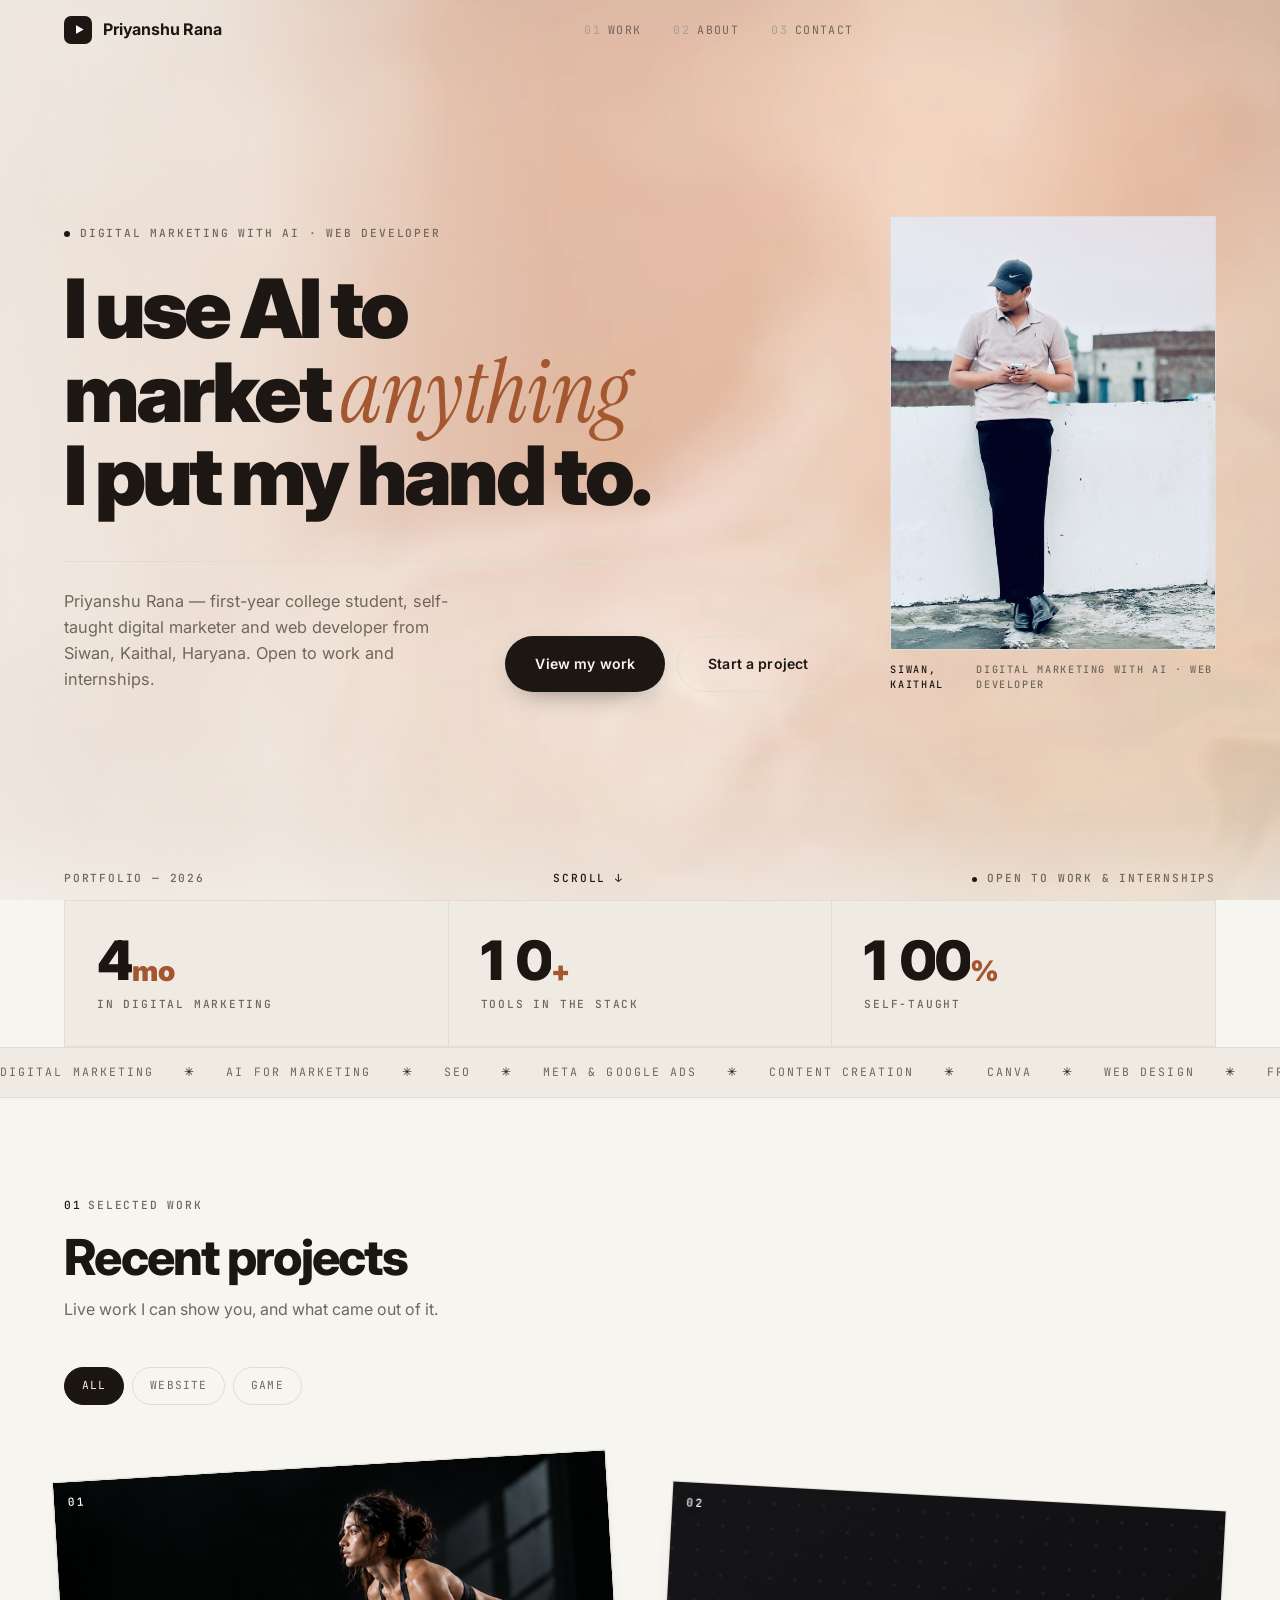
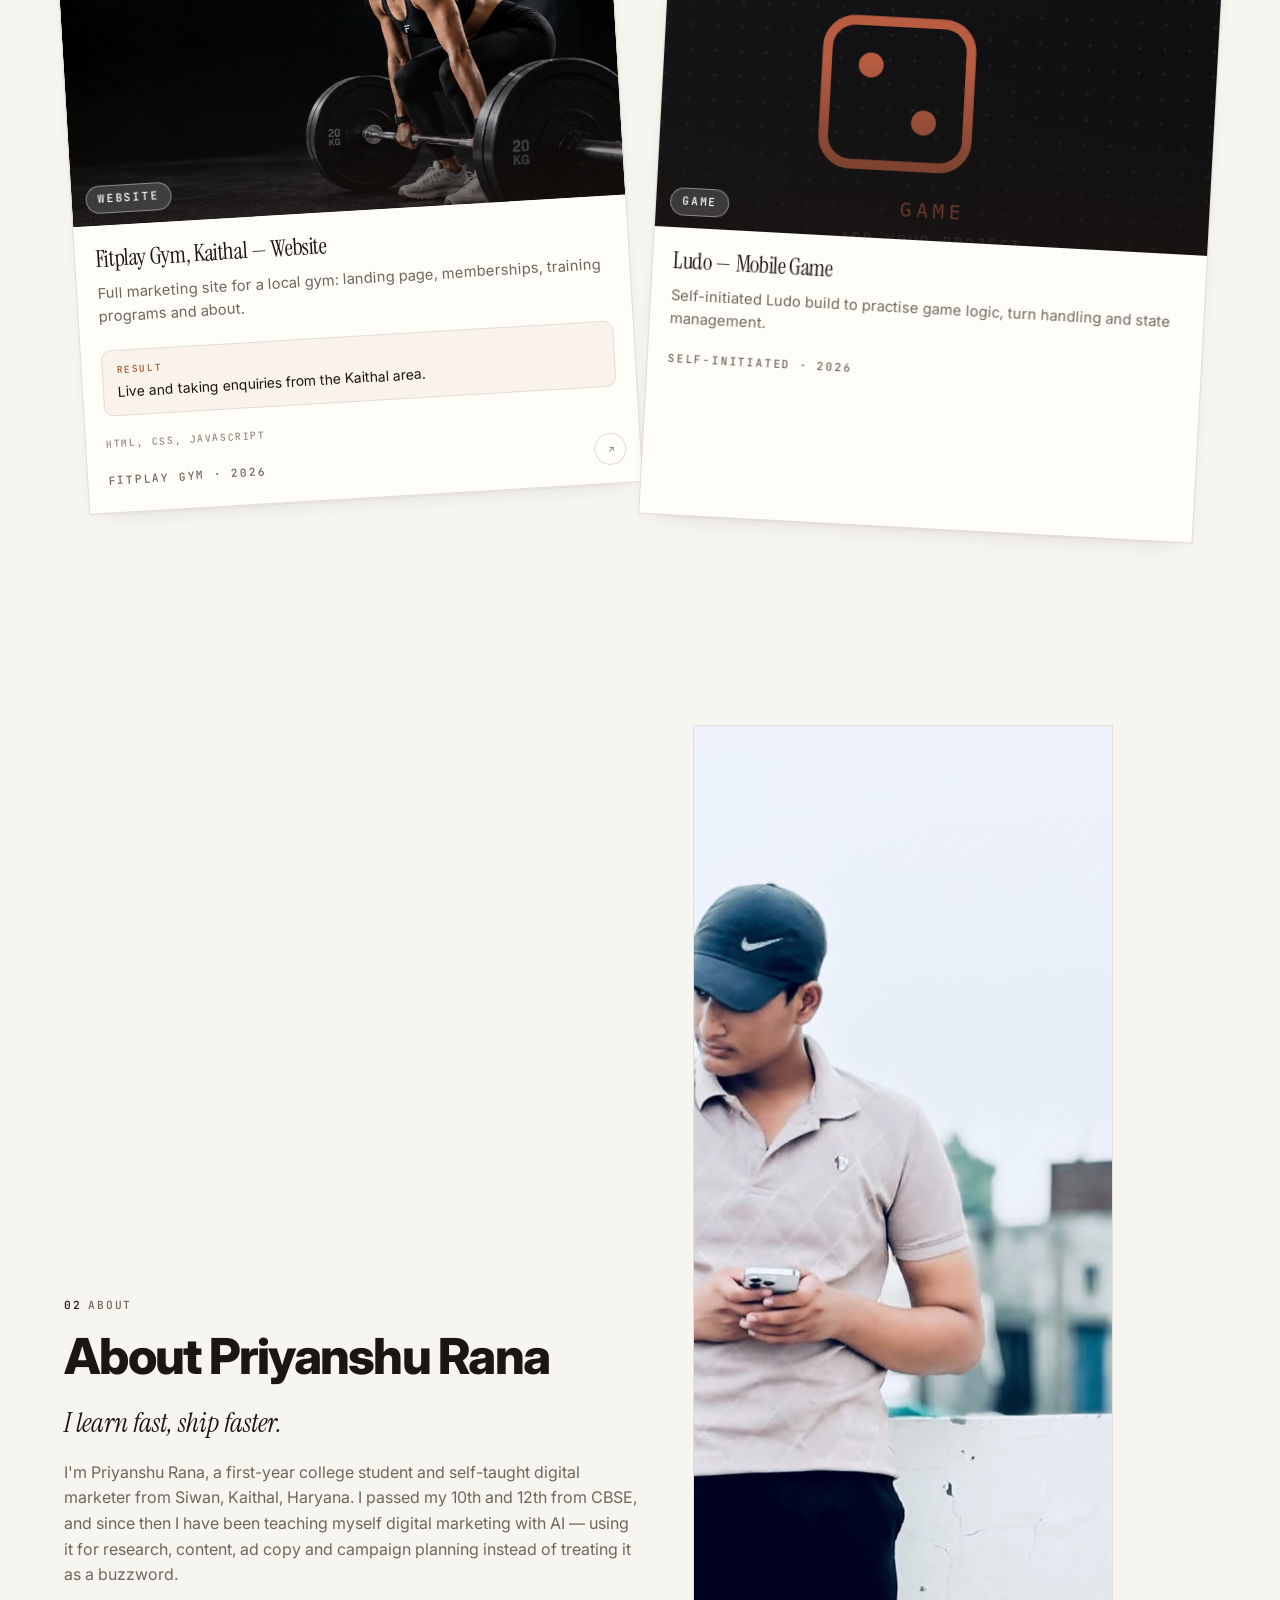
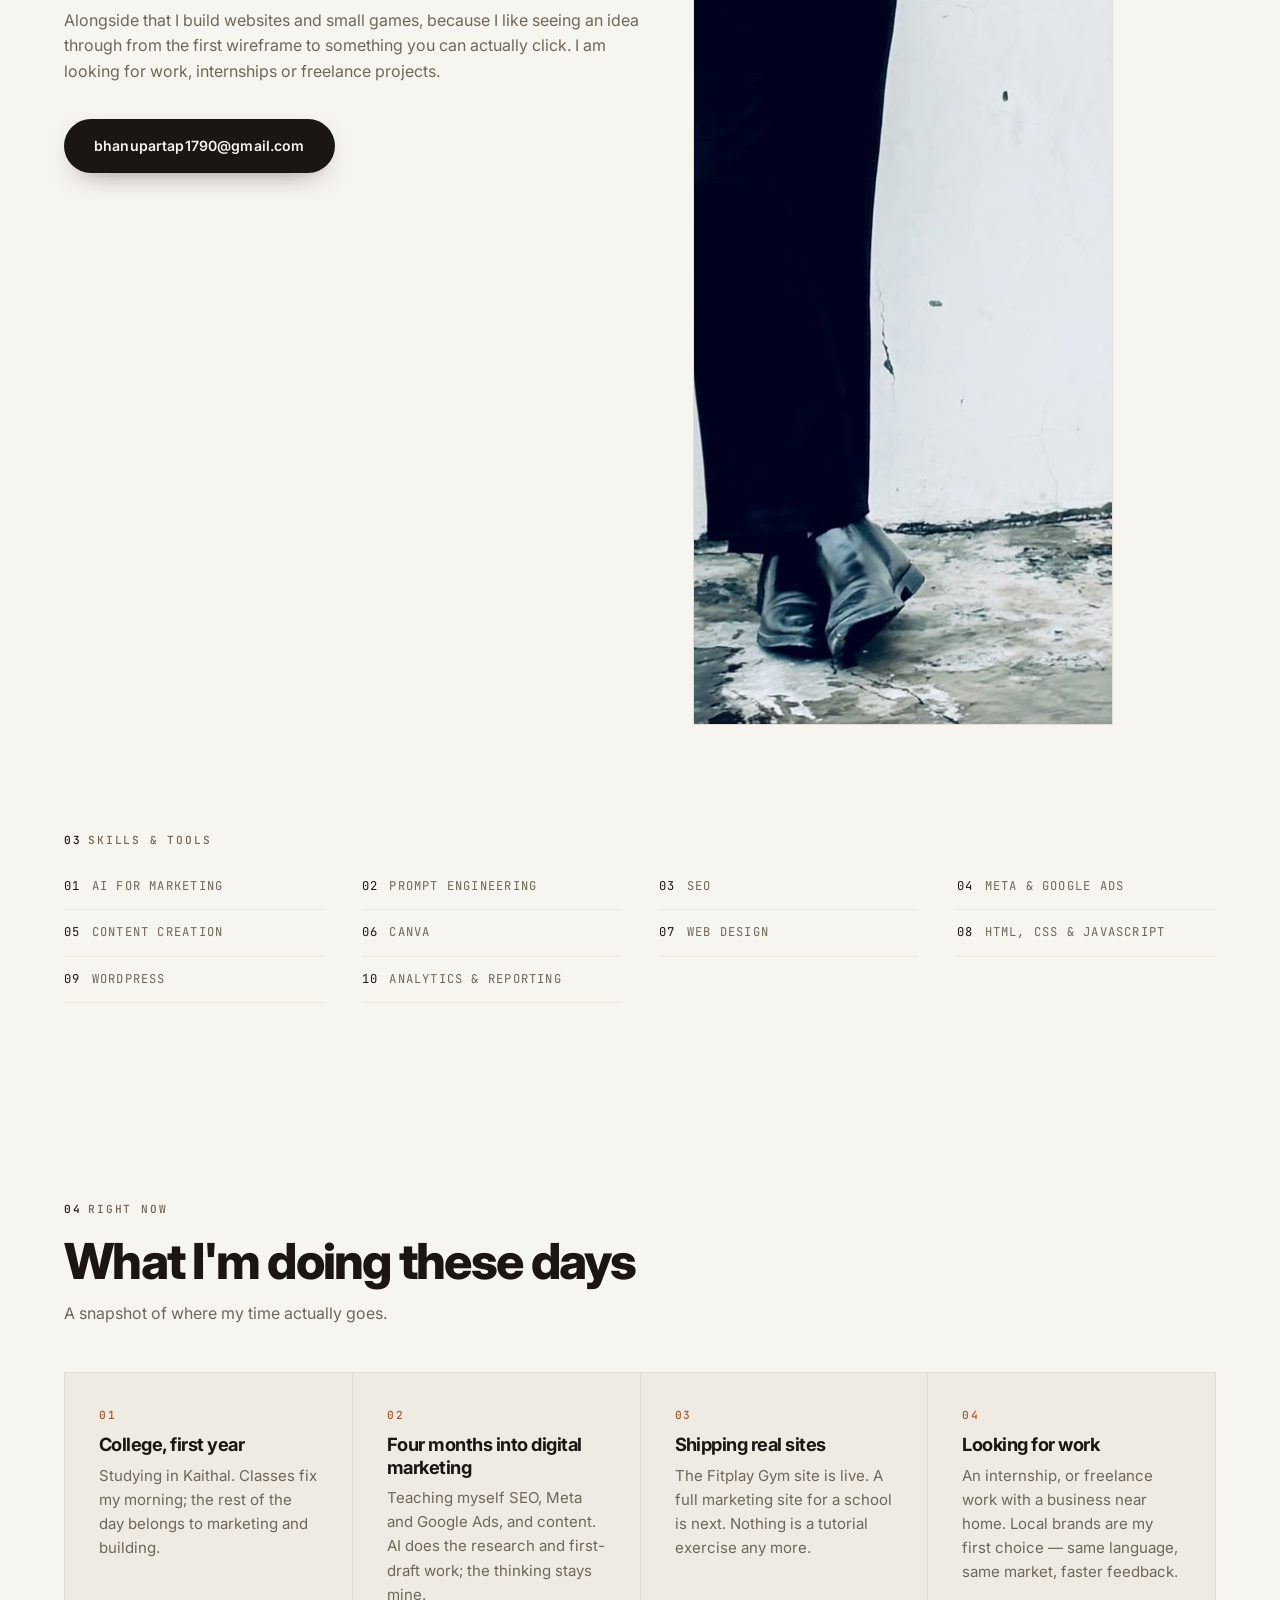
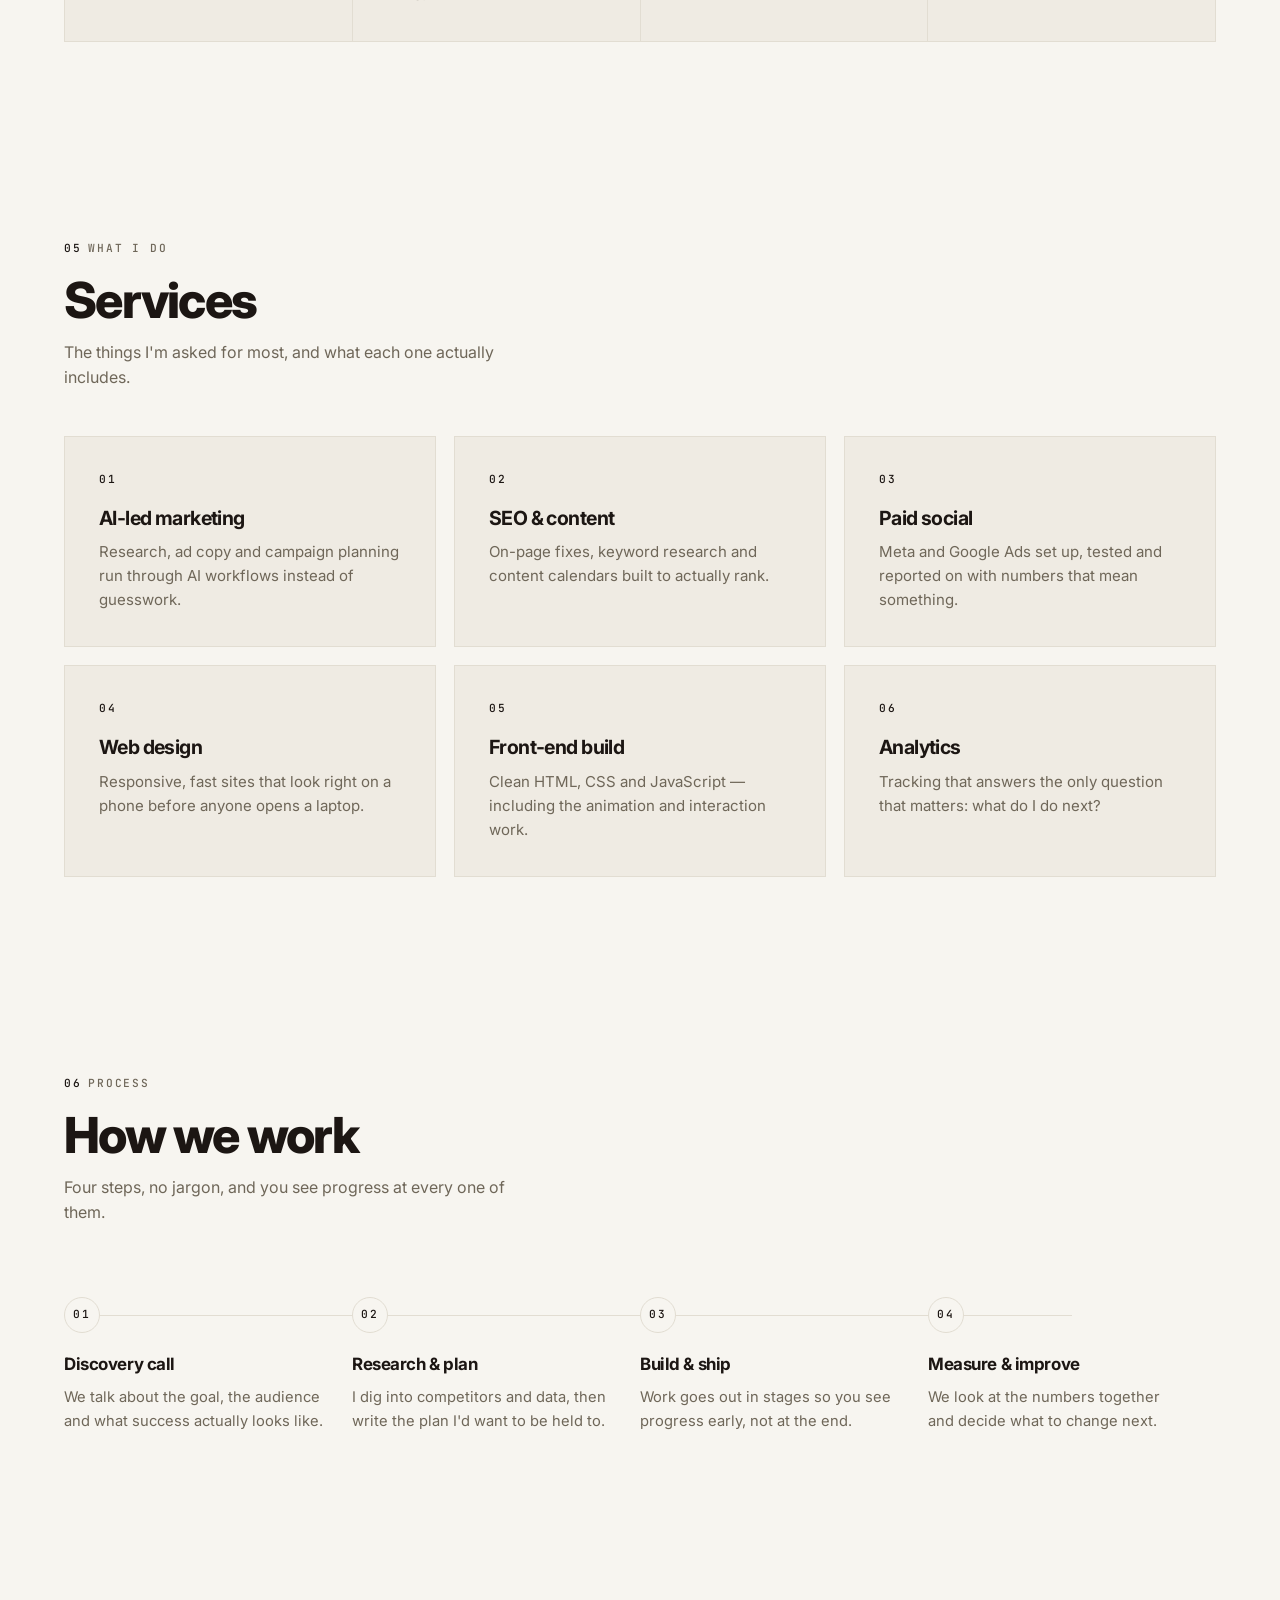
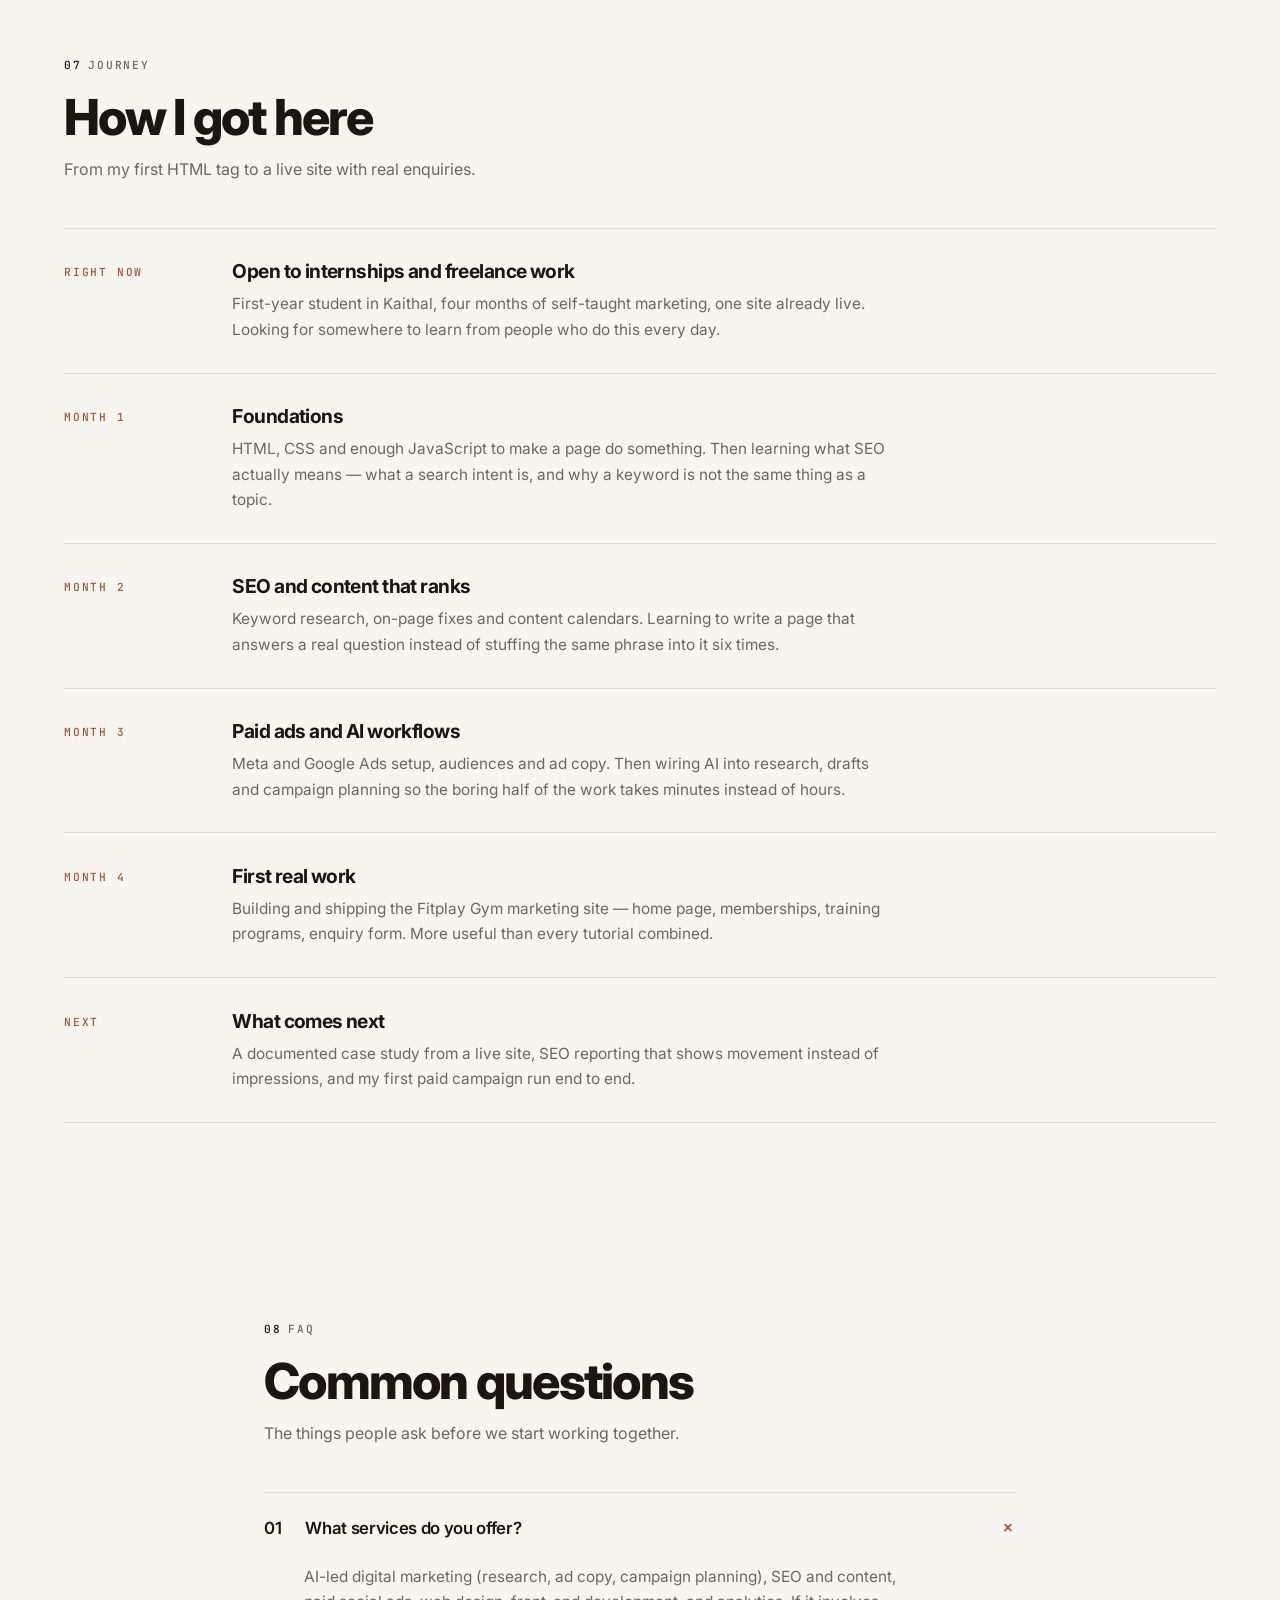
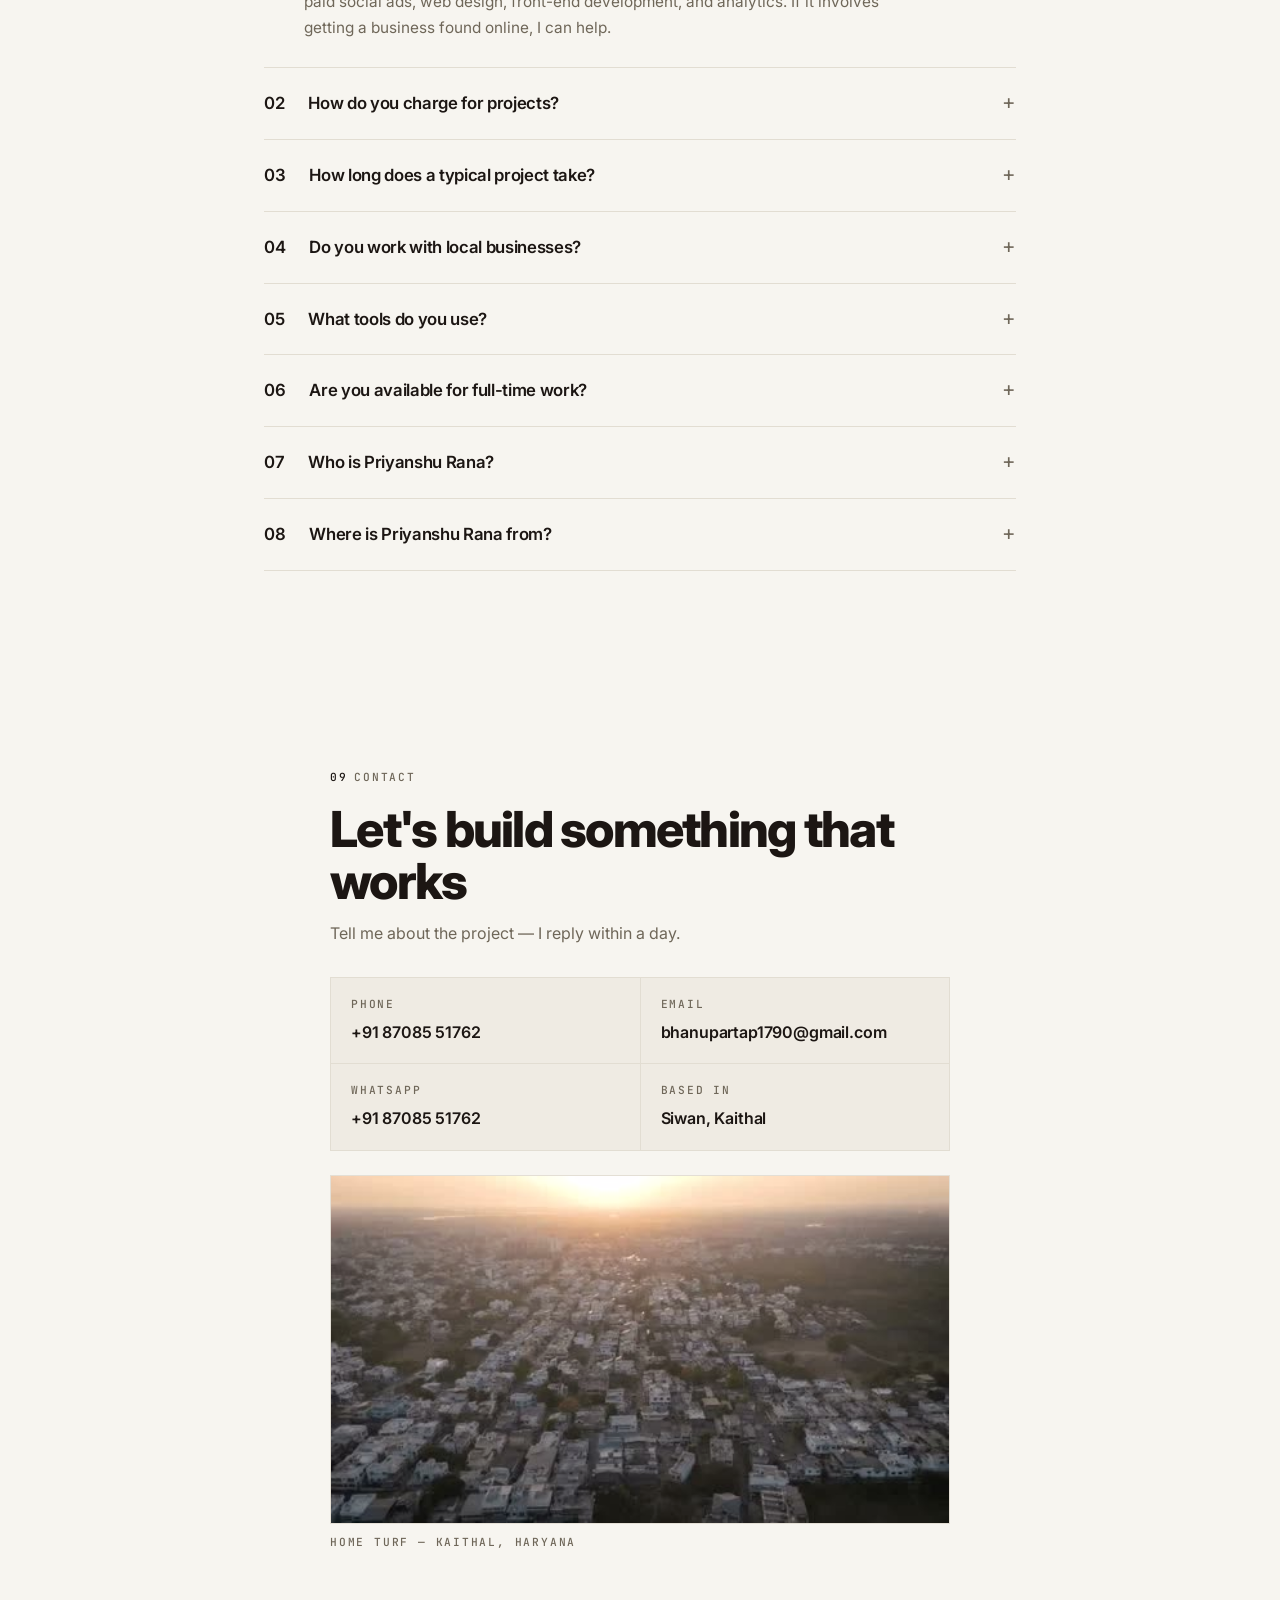
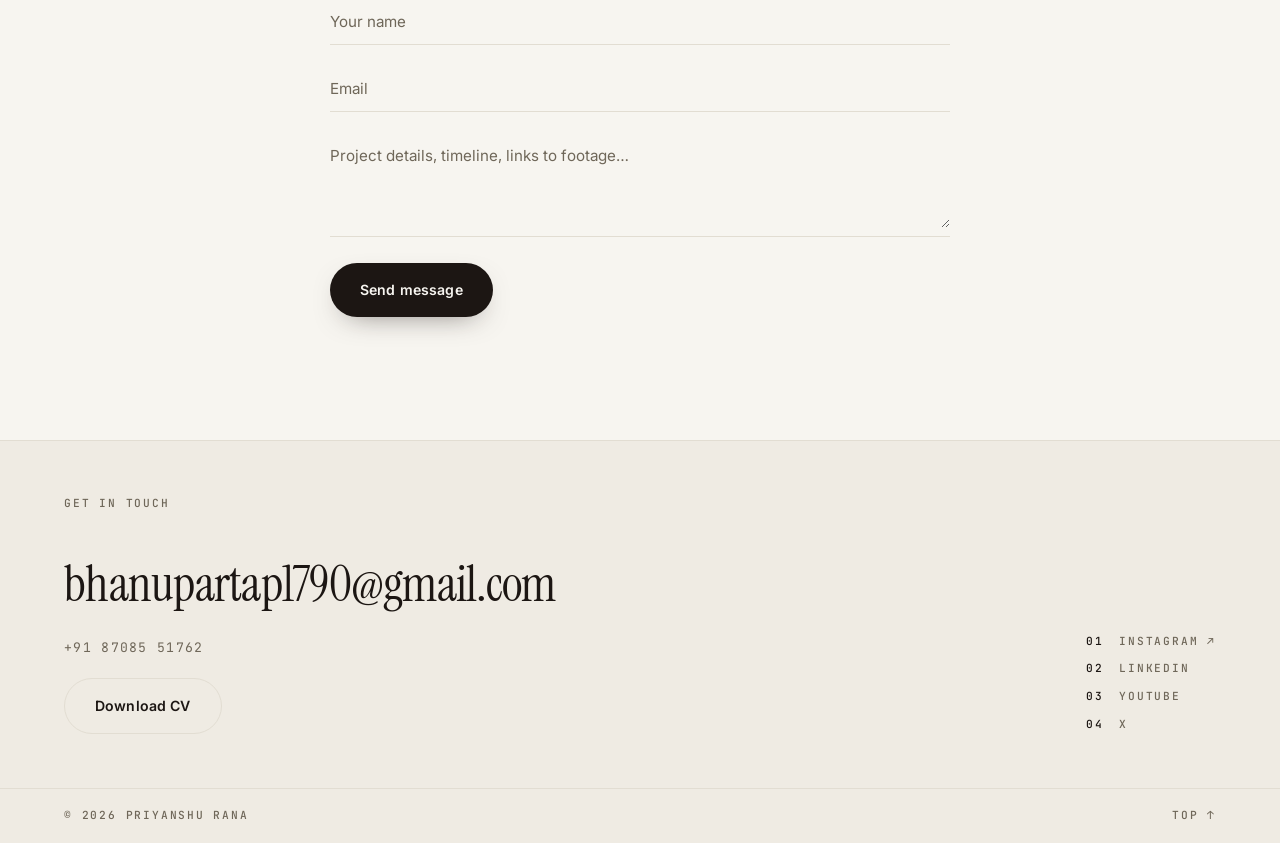
==== index.html @ 71f4de8f "Use new portrait photo in hero and about" ====
<!DOCTYPE html>
<html lang="en">
<head>
<meta charset="UTF-8" />
<meta name="viewport" content="width=device-width, initial-scale=1.0" />

<!-- These are the values search engines and link-preview scrapers (LinkedIn,
     WhatsApp, Slack, X) read. They do NOT run JavaScript, so whatever is
     written here is what people see when your portfolio is shared. Keep them
     in sync with js/config.js. -->
<title>Priyanshu Rana — Digital Marketer &amp; Web Developer Student, Siwan Kaithal</title>
<meta name="description" content="Priyanshu Rana — digital marketer student and web developer from Siwan, Kaithal, Haryana. Self-taught in AI marketing, SEO, Meta and Google Ads. Open to work." />
<meta name="author" content="Priyanshu Rana" />
<meta name="robots" content="index, follow" />
<meta name="theme-color" content="#f7f5f0" />

<meta property="og:type" content="website" />
<meta property="og:site_name" content="Priyanshu Rana — Portfolio" />
<meta property="og:title" content="Priyanshu Rana — Digital Marketer &amp; Web Developer Student, Siwan Kaithal" />
<meta property="og:description" content="Priyanshu Rana — digital marketer student and web developer from Siwan, Kaithal, Haryana. Self-taught in AI marketing, SEO, Meta and Google Ads. Open to work." />
<meta property="og:image" content="https://video-portfolio-eta-two.vercel.app/assets/og-cover.png" />
<meta property="og:image:width" content="1200" />
<meta property="og:image:height" content="630" />
<meta property="og:image:alt" content="Priyanshu Rana — Digital Marketing with AI and Web Developer" />
<meta property="og:locale" content="en_IN" />

<meta name="twitter:card" content="summary_large_image" />
<meta name="twitter:title" content="Priyanshu Rana — Digital Marketer &amp; Web Developer Student" />
<meta name="twitter:description" content="Priyanshu Rana — digital marketer student and web developer from Siwan, Kaithal, Haryana." />
<meta name="twitter:image" content="https://video-portfolio-eta-two.vercel.app/assets/og-cover.png" />

<link rel="canonical" href="https://video-portfolio-eta-two.vercel.app/" />
<meta property="og:url" content="https://video-portfolio-eta-two.vercel.app/" />

<link rel="preconnect" href="https://fonts.googleapis.com" />
<link rel="preconnect" href="https://fonts.gstatic.com" crossorigin />
<link href="https://fonts.googleapis.com/css2?family=Instrument+Serif:ital@0;1&family=Inter:wght@400;500;600;700;800;900&family=JetBrains+Mono:wght@400;500&display=swap" rel="stylesheet" />
<!-- The poster is also the .hero-media CSS fallback, so fetch it early. -->
<!-- The v= stamps are bumped whenever an asset's contents change. They look
         redundant next to the server's no-store header, but a browser can still
         hold an already-parsed copy from before the header changed, and only a
         URL change is guaranteed to invalidate it. Keep these in sync with the
         assets they point at, or stale CSS/JS will survive a reload. -->
    <link rel="preload" as="image" href="assets/hero-poster.jpg?v=2" fetchpriority="high" />
    <link rel="stylesheet" href="css/style.css?v=6" />
<link rel="icon" href="data:image/svg+xml,%3Csvg xmlns='http://www.w3.org/2000/svg' viewBox='0 0 32 32'%3E%3Crect width='32' height='32' rx='8' fill='%231c1613'/%3E%3Cpath d='M13 10l9 6-9 6z' fill='%23f7f5f0'/%3E%3C/svg%3E" />

<script type="application/ld+json">
{
  "@context": "https://schema.org",
  "@type": "Person",
  "name": "Priyanshu Rana",
  "alternateName": ["Priyanshu Siwan", "Priyanshurana"],
  "url": "https://video-portfolio-eta-two.vercel.app/",
  "sameAs": ["https://www.instagram.com/bhanu.rana___/"],
  "jobTitle": "Digital Marketing with AI, Web Developer",
  "description": "Priyanshu Rana — digital marketing with AI and web developer from Siwan, Kaithal, Haryana. Uses AI for research, content, ad copy and campaign planning, and builds fast responsive websites.",
  "address": {
    "@type": "PostalAddress",
    "addressLocality": "Siwan, Kaithal",
    "addressRegion": "Haryana",
    "addressCountry": "IN"
  },
  "homeLocation": {
    "@type": "Place",
    "name": "Siwan, Kaithal, Haryana, India"
  },
  "knowsAbout": [
    "Digital marketing",
    "Artificial intelligence in marketing",
    "SEO",
    "Meta Ads",
    "Google Ads",
    "Content creation",
    "Web development"
  ]
}
</script>
<script type="application/ld+json">
{
  "@context": "https://schema.org",
  "@type": "FAQPage",
  "mainEntity": [
    {
      "@type": "Question",
      "name": "What services do you offer?",
      "acceptedAnswer": { "@type": "Answer", "text": "AI-led digital marketing (research, ad copy, campaign planning), SEO and content, paid social ads, web design, front-end development, and analytics. If it involves getting a business found online, I can help." }
    },
    {
      "@type": "Question",
      "name": "Do you work with local businesses?",
      "acceptedAnswer": { "@type": "Answer", "text": "Yes — local brands are my first choice. Same language, same market, faster feedback. Whether you're in Siwan, Kaithal or anywhere in Haryana, I'd love to work with you." }
    },
    {
      "@type": "Question",
      "name": "How do you charge for projects?",
      "acceptedAnswer": { "@type": "Answer", "text": "It depends on the scope. Small sites and one-off campaigns are flat-fee. Ongoing marketing work is monthly retainer. I'll always give you a clear quote before starting — no surprises." }
    },
    {
      "@type": "Question",
      "name": "How long does a typical project take?",
      "acceptedAnswer": { "@type": "Answer", "text": "A simple website takes 1–2 weeks. A full marketing site with multiple pages takes 3–4 weeks. Ongoing marketing work is continuous — first results from SEO usually show in 4–6 weeks." }
    },
    {
      "@type": "Question",
      "name": "What tools do you use?",
      "acceptedAnswer": { "@type": "Answer", "text": "ChatGPT and other AI tools for research and drafts, Google Analytics and Search Console for tracking, Meta Business Suite and Google Ads for paid campaigns, Canva for design, and HTML/CSS/JavaScript for building sites." }
    },
    {
      "@type": "Question",
      "name": "Are you available for full-time work?",
      "acceptedAnswer": { "@type": "Answer", "text": "I'm currently a first-year college student, so I'm looking for internships and freelance projects. If you have a role that works around college hours, let's talk." }
    },
    {
      "@type": "Question",
      "name": "Who is Priyanshu Rana?",
      "acceptedAnswer": { "@type": "Answer", "text": "Priyanshu Rana is a first-year college student from Siwan, Kaithal, Haryana who teaches himself digital marketing with AI — SEO, Meta and Google Ads, content and ad copy — and builds websites and small games. Open to internships and freelance projects." }
    },
    {
      "@type": "Question",
      "name": "Where is Priyanshu Rana from?",
      "acceptedAnswer": { "@type": "Answer", "text": "Priyanshu Rana is from Siwan, a village in the Kaithal district of Haryana, India. He works with local businesses across Kaithal and Haryana, and with clients anywhere online." }
    }
  ]
}
</script>
</head>
<body>

<a class="skip-link" href="#work">Skip to content</a>

<div class="grain" aria-hidden="true"></div>
<div class="progress" id="progress" aria-hidden="true"></div>

<header class="nav" id="nav">
  <a class="brand" href="#top">
    <span class="brand-mark" aria-hidden="true">▶</span>
    <span class="brand-text" data-cfg="name">Priyanshu Rana</span>
  </a>

  <nav class="nav-links" id="navLinks">
    <a href="#work"><em>01</em> Work</a>
    <a href="#about"><em>02</em> About</a>
    <a href="#contact"><em>03</em> Contact</a>
  </nav>

  <div class="nav-right">
    <button class="nav-toggle" id="navToggle" aria-label="Toggle menu" aria-expanded="false">
      <span></span><span></span>
    </button>
  </div>
</header>

<main id="top">

  <section class="hero">
    <!-- Hero backdrop. The <video> is the encoded loop; the canvas underneath
         is the live WebGL shader, which paints instantly and covers the gap
         until the video has decoded. If the video never loads you are looking
         at the shader, and if WebGL is missing you are looking at the poster
         image on .hero-media. -->
    <div class="hero-media">
      <canvas class="aurora" id="aurora" aria-hidden="true"></canvas>
      <video
        class="hero-video"
        id="heroVideo"
        autoplay
        loop
        muted
        playsinline
        preload="auto"
        poster="assets/hero-poster.jpg?v=2"
        aria-hidden="true"
        tabindex="-1"
      >
        <source src="assets/hero-loop.webm?v=2" type="video/webm" />
        <source src="assets/hero-loop.mp4?v=2" type="video/mp4" />
      </video>
      <div class="hero-scrim" aria-hidden="true"></div>
    </div>

    <div class="hero-grid">
      <div class="hero-body">
        <div class="hero-copy">
          <p class="mono eyebrow reveal">
            <span class="dot"></span>
            <span data-cfg="role">Digital Marketing with AI · Web Developer</span>
          </p>

          <h1 class="display">
            <span class="line reveal"><span class="sr-only">Priyanshu Rana — </span>I use AI to</span>
            <span class="line reveal" data-delay="1">market <em>anything</em></span>
            <span class="line reveal" data-delay="2">I put my hand to.</span>
          </h1>

          <div class="hero-foot">
            <p class="hero-sub reveal" data-delay="3">
              Priyanshu Rana — first-year college student, self-taught digital marketer and web developer from Siwan, Kaithal, Haryana. Open to work and internships.
            </p>
            <div class="hero-cta reveal" data-delay="4">
              <a class="btn btn-primary" href="#work">View my work</a>
              <a class="btn btn-ghost" href="#contact">Start a project</a>
            </div>
          </div>
        </div>

        <figure class="hero-portrait reveal" data-delay="2">
          <div class="hero-portrait-frame">
            <img src="assets/photos/portrait.jpg" alt="Priyanshu Rana — digital marketing with AI and web developer, Siwan, Kaithal" width="1200" height="1600" />
          </div>
          <figcaption class="mono">
            <span class="num" data-cfg="city">Kaithal, IN</span>
            <span data-cfg="role">Digital Marketing with AI · Web Developer</span>
          </figcaption>
        </figure>
      </div>
    </div>

    <div class="hero-bar mono">
      <span>Portfolio — 2026</span>
      <a class="scroll-hint" href="#work">Scroll <em aria-hidden="true">↓</em></a>
      <span class="avail"><span class="dot"></span> Available for work</span>
    </div>
  </section>

  <!-- The content below mirrors what js/main.js renders from js/config.js.
       It is baked into the HTML so search engines and no-JS visitors see the
       full page text. If you change an array in config.js, update the matching
       markup here too — main.js overwrites it at load with identical content. -->
  <section class="stats" aria-label="At a glance">
    <ul class="stat-row" id="statRow">
      <li class="stat reveal" data-delay="0">
        <span class="stat-value"><span data-count="4">4</span><em>mo</em></span>
        <span class="stat-label mono">In digital marketing</span>
      </li>
      <li class="stat reveal" data-delay="1">
        <span class="stat-value"><span data-count="10">10</span><em>+</em></span>
        <span class="stat-label mono">Tools in the stack</span>
      </li>
      <li class="stat reveal" data-delay="2">
        <span class="stat-value"><span data-count="100">100</span><em>%</em></span>
        <span class="stat-label mono">Self-taught</span>
      </li>
    </ul>
  </section>

  <div class="marquee" aria-hidden="true">
    <div class="marquee-track">
      <span>Digital marketing</span><i>✳</i><span>AI for marketing</span><i>✳</i>
      <span>SEO</span><i>✳</i>
      <span>Meta &amp; Google Ads</span><i>✳</i><span>Content creation</span><i>✳</i>
      <span>Canva</span><i>✳</i><span>Web design</span><i>✳</i>
      <span>Front-end development</span><i>✳</i><span>Analytics</span><i>✳</i>
      <span>Digital marketing</span><i>✳</i><span>AI for marketing</span><i>✳</i>
      <span>SEO</span><i>✳</i>
      <span>Meta &amp; Google Ads</span><i>✳</i><span>Content creation</span><i>✳</i>
      <span>Canva</span><i>✳</i><span>Web design</span><i>✳</i>
      <span>Front-end development</span><i>✳</i><span>Analytics</span><i>✳</i>
    </div>
  </div>


  <section class="work" id="work">
    <div class="sec-head reveal">
      <p class="mono label"><span class="num">01</span> Selected work</p>
      <h2>Recent projects</h2>
      <p class="sub">Live work I can show you, and what came out of it.</p>
    </div>

    <div class="filters reveal" id="filters" role="group" aria-label="Filter projects">
      <button class="chip is-active" data-filter="all">All</button>
      <button class="chip" data-filter="Website">Website</button>
      <button class="chip" data-filter="Game">Game</button>
    </div>

    <div class="work-wrap" id="workWrap">
      <ol class="card-grid" id="workList">
        <li class="card reveal" data-category="Website" data-index="0" style="transition-delay:0s">
          <span class="card-media">
            <img src="assets/posters/fitplay/hero.jpg" alt="" loading="lazy" width="640" height="480" />
            <span class="card-no mono">01</span>
            <span class="card-cat mono">Website</span>
          </span>
          <span class="card-body">
            <span class="card-title">Fitplay Gym, Kaithal — Website</span>
            <span class="card-summary">Full marketing site for a local gym: landing page, memberships, training programs and about.</span>
            <span class="card-result"><span class="card-result-tag mono">Result</span>Live and taking enquiries from the Kaithal area.</span>
            <span class="card-stack mono">HTML, CSS, JavaScript</span>
            <span class="card-meta mono">Fitplay Gym · 2026</span>
          </span>
          <span class="card-go" aria-hidden="true">↗</span>
          <button type="button" class="card-hit" aria-label="Fitplay Gym, Kaithal — Website — open project"></button>
        </li>
        <li class="card card--static reveal" data-category="Game" data-index="1" style="transition-delay:0.08s" aria-disabled="true">
          <span class="card-media">
            <img src="assets/posters/ph-game.svg" alt="" loading="lazy" width="640" height="480" />
            <span class="card-no mono">02</span>
            <span class="card-cat mono">Game</span>
          </span>
          <span class="card-body">
            <span class="card-title">Ludo — Mobile Game</span>
            <span class="card-summary">Self-initiated Ludo build to practise game logic, turn handling and state management.</span>
            <span class="card-meta mono">Self-initiated · 2026</span>
          </span>
        </li>
      </ol>
    </div>
  </section>


  <section class="about" id="about">
    <div class="about-text reveal">
      <p class="mono label"><span class="num">02</span> About</p>
      <h2>About Priyanshu Rana</h2>
      <p class="lead serif">
        I learn fast, ship faster.
      </p>
      <p>
        I'm Priyanshu Rana, a first-year college student and self-taught digital marketer from Siwan, Kaithal, Haryana. I passed my 10th and 12th from CBSE, and since then I have been teaching myself digital marketing with AI — using it for research, content, ad copy and campaign planning instead of treating it as a buzzword.
      </p>
      <p>
        Alongside that I build websites and small games, because I like seeing an idea through from the first wireframe to something you can actually click. I am looking for work, internships or freelance projects.
      </p>
      <a class="btn btn-primary" data-cfg-mail href="mailto:bhanupartap1790@gmail.com">Start a project</a>
    </div>

    <div class="about-photos reveal" data-delay="1">
      <div class="photo-grid">
        <figure class="about-photo about-photo--main">
          <img src="assets/photos/portrait.jpg" alt="Priyanshu Rana portrait" loading="lazy" width="1200" height="1600" />
        </figure>
        
      </div>
    </div>

    <div class="about-skills reveal">
      <p class="mono label"><span class="num">03</span> Skills &amp; tools</p>
      <ul class="skills" id="skills">
        <li><span class="num">01</span> AI for marketing</li>
        <li><span class="num">02</span> Prompt engineering</li>
        <li><span class="num">03</span> SEO</li>
        <li><span class="num">04</span> Meta &amp; Google Ads</li>
        <li><span class="num">05</span> Content creation</li>
        <li><span class="num">06</span> Canva</li>
        <li><span class="num">07</span> Web design</li>
        <li><span class="num">08</span> HTML, CSS &amp; JavaScript</li>
        <li><span class="num">09</span> WordPress</li>
        <li><span class="num">10</span> Analytics &amp; reporting</li>
      </ul>
    </div>
  </section>


  <section class="now" id="now">
    <div class="sec-head reveal">
      <p class="mono label"><span class="num">04</span> Right now</p>
      <h2>What I'm doing these days</h2>
      <p class="sub">A snapshot of where my time actually goes.</p>
    </div>
    <div class="now-grid" id="nowGrid">
      <article class="now-card reveal" data-delay="0">
        <span class="now-n mono">01</span>
        <h3 class="now-title">College, first year</h3>
        <p class="now-body">Studying in Kaithal. Classes fix my morning; the rest of the day belongs to marketing and building.</p>
      </article>
      <article class="now-card reveal" data-delay="1">
        <span class="now-n mono">02</span>
        <h3 class="now-title">Four months into digital marketing</h3>
        <p class="now-body">Teaching myself SEO, Meta and Google Ads, and content. AI does the research and first-draft work; the thinking stays mine.</p>
      </article>
      <article class="now-card reveal" data-delay="2">
        <span class="now-n mono">03</span>
        <h3 class="now-title">Shipping real sites</h3>
        <p class="now-body">The Fitplay Gym site is live. A full marketing site for a school is next. Nothing is a tutorial exercise any more.</p>
      </article>
      <article class="now-card reveal" data-delay="3">
        <span class="now-n mono">04</span>
        <h3 class="now-title">Looking for work</h3>
        <p class="now-body">An internship, or freelance work with a business near home. Local brands are my first choice — same language, same market, faster feedback.</p>
      </article>
    </div>
  </section>


  <section class="services">
    <div class="sec-head reveal">
      <p class="mono label"><span class="num">05</span> What I do</p>
      <h2>Services</h2>
      <p class="sub">The things I'm asked for most, and what each one actually includes.</p>
    </div>
    <div class="service-grid" id="serviceGrid">
      <article class="service reveal" data-delay="0">
        <span class="service-n mono">01</span>
        <h3 class="service-title">AI-led marketing</h3>
        <p class="service-body">Research, ad copy and campaign planning run through AI workflows instead of guesswork.</p>
      </article>
      <article class="service reveal" data-delay="1">
        <span class="service-n mono">02</span>
        <h3 class="service-title">SEO &amp; content</h3>
        <p class="service-body">On-page fixes, keyword research and content calendars built to actually rank.</p>
      </article>
      <article class="service reveal" data-delay="2">
        <span class="service-n mono">03</span>
        <h3 class="service-title">Paid social</h3>
        <p class="service-body">Meta and Google Ads set up, tested and reported on with numbers that mean something.</p>
      </article>
      <article class="service reveal" data-delay="0">
        <span class="service-n mono">04</span>
        <h3 class="service-title">Web design</h3>
        <p class="service-body">Responsive, fast sites that look right on a phone before anyone opens a laptop.</p>
      </article>
      <article class="service reveal" data-delay="1">
        <span class="service-n mono">05</span>
        <h3 class="service-title">Front-end build</h3>
        <p class="service-body">Clean HTML, CSS and JavaScript — including the animation and interaction work.</p>
      </article>
      <article class="service reveal" data-delay="2">
        <span class="service-n mono">06</span>
        <h3 class="service-title">Analytics</h3>
        <p class="service-body">Tracking that answers the only question that matters: what do I do next?</p>
      </article>
    </div>
  </section>

  <section class="process">
    <div class="sec-head reveal">
      <p class="mono label"><span class="num">06</span> Process</p>
      <h2>How we work</h2>
      <p class="sub">Four steps, no jargon, and you see progress at every one of them.</p>
    </div>
    <ol class="steps" id="steps">
      <li class="step reveal" data-delay="0">
        <span class="step-n mono">01</span>
        <h3 class="step-title">Discovery call</h3>
        <p class="step-body">We talk about the goal, the audience and what success actually looks like.</p>
      </li>
      <li class="step reveal" data-delay="1">
        <span class="step-n mono">02</span>
        <h3 class="step-title">Research &amp; plan</h3>
        <p class="step-body">I dig into competitors and data, then write the plan I'd want to be held to.</p>
      </li>
      <li class="step reveal" data-delay="2">
        <span class="step-n mono">03</span>
        <h3 class="step-title">Build &amp; ship</h3>
        <p class="step-body">Work goes out in stages so you see progress early, not at the end.</p>
      </li>
      <li class="step reveal" data-delay="3">
        <span class="step-n mono">04</span>
        <h3 class="step-title">Measure &amp; improve</h3>
        <p class="step-body">We look at the numbers together and decide what to change next.</p>
      </li>
    </ol>
  </section>

  <section class="journey" id="journey">
    <div class="sec-head reveal">
      <p class="mono label"><span class="num">07</span> Journey</p>
      <h2>How I got here</h2>
      <p class="sub">From my first HTML tag to a live site with real enquiries.</p>
    </div>
    <ol class="journey-list" id="journeyList">
      <li class="journey-item reveal" data-delay="0">
        <span class="journey-when mono">Right now</span>
        <div class="journey-copy">
          <h3 class="journey-title">Open to internships and freelance work</h3>
          <p class="journey-text">First-year student in Kaithal, four months of self-taught marketing, one site already live. Looking for somewhere to learn from people who do this every day.</p>
        </div>
      </li>
      <li class="journey-item reveal" data-delay="1">
        <span class="journey-when mono">Month 1</span>
        <div class="journey-copy">
          <h3 class="journey-title">Foundations</h3>
          <p class="journey-text">HTML, CSS and enough JavaScript to make a page do something. Then learning what SEO actually means — what a search intent is, and why a keyword is not the same thing as a topic.</p>
        </div>
      </li>
      <li class="journey-item reveal" data-delay="2">
        <span class="journey-when mono">Month 2</span>
        <div class="journey-copy">
          <h3 class="journey-title">SEO and content that ranks</h3>
          <p class="journey-text">Keyword research, on-page fixes and content calendars. Learning to write a page that answers a real question instead of stuffing the same phrase into it six times.</p>
        </div>
      </li>
      <li class="journey-item reveal" data-delay="3">
        <span class="journey-when mono">Month 3</span>
        <div class="journey-copy">
          <h3 class="journey-title">Paid ads and AI workflows</h3>
          <p class="journey-text">Meta and Google Ads setup, audiences and ad copy. Then wiring AI into research, drafts and campaign planning so the boring half of the work takes minutes instead of hours.</p>
        </div>
      </li>
      <li class="journey-item reveal" data-delay="0">
        <span class="journey-when mono">Month 4</span>
        <div class="journey-copy">
          <h3 class="journey-title">First real work</h3>
          <p class="journey-text">Building and shipping the Fitplay Gym marketing site — home page, memberships, training programs, enquiry form. More useful than every tutorial combined.</p>
        </div>
      </li>
      <li class="journey-item reveal" data-delay="1">
        <span class="journey-when mono">Next</span>
        <div class="journey-copy">
          <h3 class="journey-title">What comes next</h3>
          <p class="journey-text">A documented case study from a live site, SEO reporting that shows movement instead of impressions, and my first paid campaign run end to end.</p>
        </div>
      </li>
    </ol>
  </section>

  <section class="faq" id="faq">
    <div class="sec-head reveal">
      <p class="mono label"><span class="num">08</span> FAQ</p>
      <h2>Common questions</h2>
      <p class="sub">The things people ask before we start working together.</p>
    </div>
    <div class="faq-list" id="faqList">
      <details class="faq-item reveal" data-delay="0" open>
        <summary class="faq-q">
          <span class="num">01</span>
          <span>What services do you offer?</span>
          <span class="faq-icon" aria-hidden="true">+</span>
        </summary>
        <p class="faq-a">AI-led digital marketing (research, ad copy, campaign planning), SEO and content, paid social ads, web design, front-end development, and analytics. If it involves getting a business found online, I can help.</p>
      </details>
      <details class="faq-item reveal" data-delay="1">
        <summary class="faq-q">
          <span class="num">02</span>
          <span>How do you charge for projects?</span>
          <span class="faq-icon" aria-hidden="true">+</span>
        </summary>
        <p class="faq-a">It depends on the scope. Small sites and one-off campaigns are flat-fee. Ongoing marketing work is monthly retainer. I'll always give you a clear quote before starting — no surprises.</p>
      </details>
      <details class="faq-item reveal" data-delay="2">
        <summary class="faq-q">
          <span class="num">03</span>
          <span>How long does a typical project take?</span>
          <span class="faq-icon" aria-hidden="true">+</span>
        </summary>
        <p class="faq-a">A simple website takes 1–2 weeks. A full marketing site with multiple pages takes 3–4 weeks. Ongoing marketing work is continuous — first results from SEO usually show in 4–6 weeks.</p>
      </details>
      <details class="faq-item reveal" data-delay="3">
        <summary class="faq-q">
          <span class="num">04</span>
          <span>Do you work with local businesses?</span>
          <span class="faq-icon" aria-hidden="true">+</span>
        </summary>
        <p class="faq-a">Yes — local brands are my first choice. Same language, same market, faster feedback. Whether you're in Siwan, Kaithal or anywhere in Haryana, I'd love to work with you.</p>
      </details>
      <details class="faq-item reveal" data-delay="0">
        <summary class="faq-q">
          <span class="num">05</span>
          <span>What tools do you use?</span>
          <span class="faq-icon" aria-hidden="true">+</span>
        </summary>
        <p class="faq-a">ChatGPT and other AI tools for research and drafts, Google Analytics and Search Console for tracking, Meta Business Suite and Google Ads for paid campaigns, Canva for design, and HTML/CSS/JavaScript for building sites.</p>
      </details>
      <details class="faq-item reveal" data-delay="1">
        <summary class="faq-q">
          <span class="num">06</span>
          <span>Are you available for full-time work?</span>
          <span class="faq-icon" aria-hidden="true">+</span>
        </summary>
        <p class="faq-a">I'm currently a first-year college student, so I'm looking for internships and freelance projects. If you have a role that works around college hours, let's talk.</p>
      </details>
      <details class="faq-item reveal" data-delay="2">
        <summary class="faq-q">
          <span class="num">07</span>
          <span>Who is Priyanshu Rana?</span>
          <span class="faq-icon" aria-hidden="true">+</span>
        </summary>
        <p class="faq-a">Priyanshu Rana is a first-year college student from Siwan, Kaithal, Haryana who teaches himself digital marketing with AI — SEO, Meta and Google Ads, content and ad copy — and builds websites and small games. Open to internships and freelance projects.</p>
      </details>
      <details class="faq-item reveal" data-delay="3">
        <summary class="faq-q">
          <span class="num">08</span>
          <span>Where is Priyanshu Rana from?</span>
          <span class="faq-icon" aria-hidden="true">+</span>
        </summary>
        <p class="faq-a">Priyanshu Rana is from Siwan, a village in the Kaithal district of Haryana, India. He works with local businesses across Kaithal and Haryana, and with clients anywhere online.</p>
      </details>
    </div>
  </section>

  <section class="contact" id="contact">
    <div class="contact-inner reveal">
      <p class="mono label"><span class="num">09</span> Contact</p>
      <h2>Let's build something that works</h2>
      <p class="sub">Tell me about the project — I reply within a day.</p>

      <ul class="contact-details" id="contactDetails">
        <li class="contact-detail reveal">
          <span class="mono contact-detail-label">Phone</span>
          <a href="tel:+918708551762">+91 87085 51762</a>
        </li>
        <li class="contact-detail reveal">
          <span class="mono contact-detail-label">Email</span>
          <a href="mailto:bhanupartap1790@gmail.com">bhanupartap1790@gmail.com</a>
        </li>
        <li class="contact-detail reveal">
          <span class="mono contact-detail-label">WhatsApp</span>
          <a href="https://wa.me/918708551762" target="_blank" rel="noopener">+91 87085 51762</a>
        </li>
        <li class="contact-detail reveal">
          <span class="mono contact-detail-label">Based in</span>
          <span>Siwan, Kaithal</span>
        </li>
      </ul>

      <figure class="contact-photo reveal">
        <img src="assets/photos/kaithal-aerial.jpg" width="480" height="270" loading="lazy"
             alt="Drone shot over Kaithal, Haryana" />
        <figcaption class="mono">
          <span>Home turf — Kaithal, Haryana</span>
        </figcaption>
      </figure>

      <form class="contact-form" id="contactForm" name="enquiry" method="POST" data-netlify="true" netlify-honeypot="bot-field" novalidate>
        <input type="hidden" name="form-name" value="enquiry" />
        <p hidden>
          <label>Do not fill this out if you are human: <input name="bot-field" tabindex="-1" autocomplete="off" /></label>
        </p>
        <div class="field">
          <input type="text" id="name" name="name" placeholder=" " required />
          <label for="name">Your name</label>
        </div>
        <div class="field">
          <input type="email" id="email" name="email" placeholder=" " required />
          <label for="email">Email</label>
        </div>
        <div class="field">
          <textarea id="message" name="message" rows="3" placeholder=" " required></textarea>
          <label for="message">Project details, timeline, links to footage…</label>
        </div>
        <button type="submit" class="btn btn-primary">Send message</button>
        <p class="form-status mono" id="formStatus" role="status"></p>
      </form>
    </div>
  </section>

</main>

<footer class="footer">
  <div class="footer-top">
    <div>
      <p class="mono label">Get in touch</p>
      <a class="big-mail" data-cfg-mail href="mailto:bhanupartap1790@gmail.com">bhanupartap1790@gmail.com</a>
      <p class="footer-phone"><a data-cfg-phone href="tel:+918708551762">+91 87085 51762</a></p>
      <a class="btn btn-ghost cv-btn" data-cv href="assets/Priyanshu-Rana-CV.pdf" download>Download CV</a>
    </div>
    <ul class="footer-links mono" id="footerLinks">
      <li><span class="num">01</span> <a href="https://www.instagram.com/bhanu.rana___/" target="_blank" rel="noopener">Instagram ↗</a></li>
      <li><span class="num">02</span> <a href="#">LinkedIn</a></li>
      <li><span class="num">03</span> <a href="#">YouTube</a></li>
      <li><span class="num">04</span> <a href="#">X</a></li>
    </ul>
  </div>
  <div class="footer-bottom mono">
    <span>© <span id="year">2026</span> <span data-cfg="name">Priyanshu Rana</span></span>
    <a href="#top" class="to-top">Top ↑</a>
  </div>
</footer>

<div class="lightbox" id="lightbox" role="dialog" aria-modal="true" aria-label="Video player">
  <div class="lightbox-top mono">
    <span id="lbCount">01 / 02</span>
    <button class="lightbox-close" id="lightboxClose" aria-label="Close">Close ✕</button>
  </div>
  <div class="lightbox-body">
    <video id="lightboxVideo" controls autoplay playsinline></video>
    <img id="lightboxStill" alt="" hidden />
  </div>
  <div class="lightbox-foot">
    <p class="lightbox-meta" id="lightboxMeta"></p>
    <p class="mono hint">← → to move between projects · ESC to close</p>
  </div>
</div>

<script src="js/config.js?v=4"></script>
<script src="data/projects.js?v=2"></script>
<script src="js/aurora.js?v=2"></script>
<script src="js/main.js?v=4"></script>
</body>
</html>
---- css/style.css ----
:root {
  /* Warm editorial palette: light paper, near-black warm brown for type and
     primary buttons, one terracotta accent. This is the "quiet luxury" end of
     the scale rather than the neon it replaces — legible at every size, and
     it lets the hero video stay subtle instead of shouting. */
  --bg: #f7f5f0;
  --bg-2: #efebe3;
  --surface: #fffdf8;
  --line: #e2ddd2;
  --line-soft: #ebe6dc;
  --text: #1c1613;
  --muted: #6f6759;

  --accent: #1c1613;
  --accent-2: #a4572f;
  --accent-rgb: 28 22 19;
  --accent-2-rgb: 164 87 47;

  --ok: #3f6f4a;
  --err: #9c3b2e;

  /* Hero tones. js/aurora.js reads these to paint the live shader, so the
     fallback animation and the encoded hero-loop video are the same palette. */
  --mid: #ece0cc;
  --deep: #b39471;
  --warm: #e8c489;
  --dark: #7d5636;
  --bar: clamp(22px, 4.6vh, 44px);
  --pad: clamp(20px, 5vw, 64px);
  --max: 1360px;
  --ease: cubic-bezier(0.22, 1, 0.36, 1);
  --sans: Inter, -apple-system, BlinkMacSystemFont, "Segoe UI", Roboto, sans-serif;
  --serif: "Instrument Serif", Georgia, "Times New Roman", serif;
  --mono: "JetBrains Mono", ui-monospace, SFMono-Regular, Menlo, monospace;
}

* { box-sizing: border-box; margin: 0; padding: 0; }

html { scroll-behavior: smooth; }

body {
  background: var(--bg);
  color: var(--text);
  font-family: var(--sans);
  line-height: 1.6;
  -webkit-font-smoothing: antialiased;
  overflow-x: hidden;
}

img, video { display: block; max-width: 100%; }
a { color: inherit; text-decoration: none; }
button { font: inherit; color: inherit; cursor: pointer; background: none; border: 0; }
::selection { background: var(--accent); color: #fff; }

.mono {
  font-family: var(--mono);
  font-size: 0.7rem;
  font-weight: 500;
  letter-spacing: 0.16em;
  text-transform: uppercase;
}
.serif { font-family: var(--serif); font-style: italic; font-weight: 400; }
.num { color: var(--accent); margin-right: 0.6em; }
.dot {
  display: inline-block; width: 6px; height: 6px; border-radius: 50%;
  background: var(--accent); margin-right: 10px; vertical-align: middle;
  box-shadow: 0 0 0 0 rgba(var(--accent-rgb) / 0.6);
  animation: pulse 2.4s infinite;
}
@keyframes pulse {
  0% { box-shadow: 0 0 0 0 rgba(var(--accent-rgb) / 0.55); }
  70% { box-shadow: 0 0 0 9px rgba(var(--accent-rgb) / 0); }
  100% { box-shadow: 0 0 0 0 rgba(var(--accent-rgb) / 0); }
}

/* Barely-there grain. Light backgrounds band much less than dark ones, so
   this only needs enough to take the digital edge off the flats. */
.grain {
  position: fixed; inset: 0; z-index: 90; pointer-events: none; opacity: 0.022;
  background-image: url("data:image/svg+xml,%3Csvg xmlns='http://www.w3.org/2000/svg' width='160' height='160'%3E%3Cfilter id='n'%3E%3CfeTurbulence type='fractalNoise' baseFrequency='0.85' numOctaves='3'/%3E%3C/filter%3E%3Crect width='160' height='160' filter='url(%23n)'/%3E%3C/svg%3E");
}

.progress {
  position: fixed; top: 0; left: 0; height: 2px; width: 100%; z-index: 95;
  background: var(--accent-2); transform: scaleX(0); transform-origin: 0 50%;
}

section { position: relative; z-index: 1; padding: clamp(80px, 11vh, 130px) var(--pad); }

.sec-head { max-width: 720px; margin-bottom: clamp(34px, 5vh, 56px); }
.label { color: var(--muted); margin-bottom: 16px; display: flex; align-items: center; }
.sub { color: var(--muted); margin-top: 14px; max-width: 46ch; }

h2 {
  font-size: clamp(1.9rem, 4.6vw, 3.1rem);
  line-height: 1.05;
  font-weight: 800;
  letter-spacing: -0.035em;
}

/* ---------- buttons ---------- */
.btn {
  display: inline-flex; align-items: center; gap: 10px;
  border-radius: 100px; padding: 16px 30px;
  font-size: 0.88rem; font-weight: 600; letter-spacing: 0.01em;
  transition: transform 0.3s var(--ease), background 0.3s, color 0.3s,
    border-color 0.3s, box-shadow 0.35s var(--ease);
}
.btn:hover { transform: translateY(-2px); }
.btn-primary {
  background: var(--accent); color: var(--bg);
  box-shadow: 0 10px 30px -16px rgba(var(--accent-rgb) / 0.7);
}
.btn-primary:hover {
  background: var(--accent-2); color: #fff;
  box-shadow: 0 16px 40px -16px rgba(var(--accent-2-rgb) / 0.8);
}
.btn-ghost { border: 1px solid var(--line); color: var(--text); }
.btn-ghost:hover {
  border-color: var(--accent);
  background: rgba(var(--accent-rgb) / 0.04);
}

/* ---------- nav ---------- */
.nav {
  position: fixed; top: 0; left: 0; right: 0; z-index: 70;
  display: flex; align-items: center; justify-content: space-between; gap: 20px;
  padding: 16px var(--pad);
  transition: background 0.35s, border-color 0.35s, padding 0.35s;
  border-bottom: 1px solid transparent;
}
.nav.scrolled {
  background: rgba(247, 245, 240, 0.86);
  backdrop-filter: blur(16px);
  border-bottom-color: var(--line);
  padding-block: 12px;
}
.brand { display: flex; align-items: center; gap: 11px; font-weight: 700; letter-spacing: -0.01em; }
.brand-mark {
  display: grid; place-items: center; width: 28px; height: 28px; border-radius: 7px;
  background: var(--accent); color: #fff; font-size: 0.6rem; padding-left: 2px;
  transition: transform 0.4s var(--ease);
}
.brand:hover .brand-mark { transform: rotate(90deg); }
.nav-links { display: flex; gap: 32px; }
.nav-links a {
  font-family: var(--mono); font-size: 0.72rem; letter-spacing: 0.12em;
  text-transform: uppercase; color: var(--muted); transition: color 0.25s;
  display: inline-flex; align-items: baseline;
}
.nav-links a em { font-style: normal; color: #a9a294; margin-right: 7px; transition: color 0.25s; }
.nav-links a:hover { color: var(--text); }
.nav-links a:hover em { color: var(--accent); }
.nav-right { display: flex; align-items: center; gap: 16px; }
.nav-toggle { display: none; padding: 6px; }
.nav-toggle span {
  display: block; width: 24px; height: 1.5px; background: var(--text);
  transition: transform 0.3s var(--ease), opacity 0.2s;
}
.nav-toggle span + span { margin-top: 6px; }
.nav-toggle[aria-expanded="true"] span:first-child { transform: translateY(3.75px) rotate(45deg); }
.nav-toggle[aria-expanded="true"] span:last-child { transform: translateY(-3.75px) rotate(-45deg); }

@media (max-width: 860px) {
  .nav-toggle { display: block; }
  .nav-links {
    position: fixed; inset: 0; flex-direction: column; align-items: center; justify-content: center;
    gap: 30px; background: rgba(247, 245, 240, 0.98); font-size: 1.4rem;
    transform: translateY(-100%); transition: transform 0.45s var(--ease);
  }
  .nav-links a { font-size: 1rem; }
  .nav-links.open { transform: translateY(0); }
  .nav-links.open a { color: var(--text); }
  .nav-links.open a em { color: var(--accent); }
}

/* ---------- hero ---------- */
.hero {
  min-height: 100vh; min-height: 100svh;
  display: flex; flex-direction: column; justify-content: center;
  padding: calc(var(--bar) + 60px) var(--pad) calc(var(--bar) + 52px);
  overflow: hidden;
  isolation: isolate;
}

/* The hero backdrop is a real looping <video>, rendered from the same
   flow-field shader that js/aurora.js paints live.

   The stack, bottom to top:
     .aurora        live WebGL canvas — starts immediately, no download
     video          the encoded loop — fades in over the canvas once ready
     .hero-scrim    light wash so dark type stays legible over bright parts

   Because the video is warm and light, the scrim is a *light* wash, the
   opposite of the dark vignette this replaced. */
.hero-media {
  position: absolute; inset: 0; z-index: 0;
  pointer-events: none;
  /* The poster is also the fallback if video is unsupported entirely. */
  background: var(--bg-2) url("../assets/hero-poster.jpg") center / cover no-repeat;
}

.aurora {
  position: absolute; inset: 0;
  width: 100%; height: 100%;
  display: block;
  background:
    radial-gradient(64% 52% at 82% 8%, rgba(var(--accent-2-rgb) / 0.1), transparent 62%),
    radial-gradient(52% 44% at 4% 88%, rgba(var(--accent-rgb) / 0.05), transparent 60%);
}

.hero-video {
  position: absolute; inset: 0;
  width: 100%; height: 100%;
  object-fit: cover;
  opacity: 0;
  transition: opacity 0.9s var(--ease);
}
/* Set by js/main.js once the browser reports it can play the file. */
.hero-video.is-ready { opacity: 1; }

/* Two tight washes rather than one full-frame gradient.
   A scrim across the whole hero looked harmless but flattened the video: at
   ~35% average alpha it compressed the backdrop's spatial SD by roughly 40%,
   which is most of what made the motion invisible. Text only needs help in
   two places, so the wash is confined to the headline column and the bottom
   bar, and the right half of the frame keeps the artwork at full contrast. */
.hero-scrim {
  position: absolute; inset: 0;
  background:
    linear-gradient(to right,
      rgba(247, 245, 240, 0.80) 0%,
      rgba(247, 245, 240, 0.62) 20%,
      rgba(247, 245, 240, 0.18) 34%,
      rgba(247, 245, 240, 0) 44%),
    linear-gradient(to top,
      rgba(247, 245, 240, 0.55) 0%,
      rgba(247, 245, 240, 0.14) 9%,
      rgba(247, 245, 240, 0) 18%);
}

.hero-grid { position: relative; z-index: 5; max-width: var(--max); width: 100%; margin: 0 auto; }

/* Two columns on desktop: the headline carries the weight, the portrait
   balances it. Collapses to a single stack on tablet and below. */
.hero-body {
  display: grid; grid-template-columns: minmax(0, 1fr) minmax(0, 0.42fr);
  gap: clamp(30px, 4vw, 64px); align-items: end;
}
.hero-copy { min-width: 0; }

.eyebrow { color: var(--muted); display: flex; align-items: center; margin-bottom: 26px; }

.display {
  font-size: clamp(2.5rem, 6.4vw, 5.4rem);
  line-height: 0.98;
  font-weight: 900;
  letter-spacing: -0.045em;
  text-wrap: balance;
}
.display .line { display: block; }
/* The accent word in the headline. CONFIG.heroLines wraps it in a bare <em>,
   so target both that and an explicit .serif — the italic serif word in a
   single accent colour is the editorial move, not a gradient.
   .display em is matched on its own rather than as a descendant selector on
   purpose, so a stray <em> anywhere in the headline gets the same treatment. */
.display .serif,
.display em {
  font-family: var(--serif);
  font-style: italic;
  font-weight: 400;
  font-size: 1.08em;
  letter-spacing: -0.01em;
  color: var(--accent-2);
  padding-right: 0.06em;
}

/* ---------- hero portrait ---------- */
/* Sits flush to the bottom of the hero so it lines up with the CTA row. */
.hero-portrait { margin: 0; display: flex; flex-direction: column; gap: 12px; }
.hero-portrait-frame {
  position: relative; overflow: hidden;
  aspect-ratio: 3 / 4; background: var(--bg-2);
  border: 1px solid var(--line);
}
/* Accent edge that catches the eye without stealing from the headline. */
.hero-portrait-frame::after {
  content: ""; position: absolute; inset: 0;
  background: linear-gradient(200deg, rgba(var(--accent-2-rgb) / 0.12), transparent 46%);
  transition: opacity 0.6s var(--ease);
}
.hero-portrait:hover .hero-portrait-frame::after { opacity: 0; }
.hero-portrait img {
  width: 100%; height: 100%; object-fit: cover;
  filter: saturate(0.92) contrast(1.02);
  transition: filter 0.6s var(--ease), transform 0.9s var(--ease);
}
.hero-portrait:hover img { filter: saturate(1.08) contrast(1.04); transform: scale(1.04); }
.hero-portrait figcaption {
  display: flex; align-items: baseline; gap: 4px;
  color: var(--muted); font-size: 0.64rem; line-height: 1.5;
}
.hero-portrait figcaption .num { margin-right: 0; }

.hero-foot {
  display: grid; grid-template-columns: minmax(0, 1fr) auto;
  gap: 40px; align-items: end; margin-top: clamp(30px, 5vh, 52px);
  padding-top: 26px; border-top: 1px solid var(--line);
  max-width: 900px;
}
.hero-sub { color: var(--muted); font-size: 1.02rem; max-width: 44ch; }
.hero-cta { display: flex; flex-wrap: wrap; gap: 12px; }

.hero-bar {
  position: absolute; left: var(--pad); right: var(--pad); bottom: 0; z-index: 5;
  display: flex; align-items: center; justify-content: space-between; gap: 16px;
  color: var(--muted); height: var(--bar);
}
.hero-bar .avail { color: var(--muted); display: inline-flex; align-items: center; }
.hero-bar .dot { width: 5px; height: 5px; }
.scroll-hint { color: var(--text); transition: color 0.25s; }
.scroll-hint em { font-style: normal; color: var(--accent); animation: nudge 1.9s var(--ease) infinite; display: inline-block; }
.scroll-hint:hover { color: var(--accent); }
@keyframes nudge { 0%, 100% { transform: translateY(0); } 50% { transform: translateY(4px); } }

/* Portrait drops below the copy before the columns get too narrow to
   read the headline comfortably. */
@media (max-width: 980px) {
  .hero-body { grid-template-columns: 1fr; align-items: start; }
  .hero-portrait { max-width: 320px; }
  .hero-body { gap: clamp(28px, 5vh, 40px); }
}

@media (max-width: 780px) {
  .hero-foot { grid-template-columns: 1fr; gap: 26px; }
  .hero-bar span:first-child { display: none; }
}

/* ---------- marquee ---------- */
.marquee {
  position: relative; z-index: 2; overflow: hidden;
  border-block: 1px solid var(--line);
  background: var(--bg-2);
  padding: 15px 0;
}
.marquee-track {
  display: flex; align-items: center; gap: 30px; width: max-content;
  animation: slide 38s linear infinite;
  font-family: var(--mono); font-size: 0.72rem; letter-spacing: 0.18em; text-transform: uppercase;
  color: var(--muted);
}
.marquee-track i { color: var(--accent); font-style: normal; }
@keyframes slide { to { transform: translateX(-50%); } }


/* ---------- filters ---------- */
.filters { display: flex; flex-wrap: wrap; gap: 8px; margin-bottom: 26px; }
.chip {
  font-family: var(--mono); font-size: 0.7rem; letter-spacing: 0.1em; text-transform: uppercase;
  border: 1px solid var(--line); color: var(--muted); border-radius: 100px; padding: 9px 17px;
  transition: color 0.25s, border-color 0.25s, background 0.25s;
}
.chip:hover { color: var(--text); border-color: var(--accent-2); }
.chip.is-active { background: var(--accent); border-color: var(--accent); color: var(--bg); }

/* ---------- work: card grid ---------- */
.work { padding-bottom: clamp(70px, 9vh, 110px); }
.work-wrap { position: relative; max-width: var(--max); margin: 0 auto; }

.card-grid {
  list-style: none; display: grid;
  grid-template-columns: repeat(auto-fit, minmax(300px, 1fr));
  gap: clamp(20px, 2.4vw, 34px);
  /* The tilt and stagger need room to swing or the corners clip the section box. */
  padding: 34px 6px 46px;
}

/* Cards sit at a slight opposing tilt, the way the reference stacks its
   panels, and straighten as you reach for one.

   This uses the standalone `rotate` property rather than `transform` on
   purpose: `.reveal` already owns `transform` for the scroll-in animation,
   and independent translate/rotate/scale properties compose with it instead
   of overwriting it. Using transform here would make the two fight over
   specificity and the hover lift would silently stop working. */
.card {
  --tilt: 0deg;
  /* Vertical stagger. A tilt on its own is easy to miss because the panel is
     still axis-aligned with its neighbour; offsetting each one by a different
     amount is what makes the arrangement read as deliberately scattered. */
  --drop: 0px;
  position: relative; display: flex; flex-direction: column;
  border: 1px solid var(--line); background: var(--surface);
  overflow: hidden; cursor: pointer; text-align: left;
  rotate: var(--tilt);
  translate: 0 var(--drop);
  box-shadow: 0 1px 2px rgba(28, 22, 19, 0.04), 0 10px 26px -20px rgba(28, 22, 19, 0.3);
  transition: rotate 0.5s var(--ease), translate 0.45s var(--ease),
    box-shadow 0.4s var(--ease), border-color 0.35s, background 0.35s;
}
/* Alternating tilt plus an uneven drop, so no two cards share an angle or a
   baseline. 3.4deg moves a ~500px card's corner about 15px, which is enough
   to see at a glance where 2.2deg (about 10px) was not. */
.card:nth-child(4n + 1) { --tilt: -3.4deg; --drop: 0px; }
.card:nth-child(4n + 2) { --tilt: 3.1deg;  --drop: 30px; }
.card:nth-child(4n + 3) { --tilt: -2.4deg; --drop: 14px; }
.card:nth-child(4n + 4) { --tilt: 3.4deg;  --drop: 4px; }
.card:hover {
  --tilt: 0deg;
  --drop: -8px;
  border-color: #cfc8b8;
  box-shadow: 0 2px 5px rgba(28, 22, 19, 0.05), 0 26px 52px -24px rgba(28, 22, 19, 0.38);
}
.card:focus-visible { outline: 2px solid var(--accent-2); outline-offset: 3px; }
.card.is-hidden { display: none; }

/* Pointer-tracked warm wash, positioned by --mx/--my from js/main.js. Kept
   below the media so it tints the card body without veiling the poster. */
.card::before {
  content: ""; position: absolute; inset: 0; z-index: 0; pointer-events: none;
  background: radial-gradient(320px circle at var(--mx, 50%) var(--my, 0%),
    rgba(var(--accent-2-rgb) / 0.07), transparent 70%);
  opacity: 0; transition: opacity 0.4s var(--ease);
}
.card:hover::before { opacity: 1; }
.card > * { position: relative; z-index: 1; }

.card-media {
  position: relative; display: block; overflow: hidden;
  aspect-ratio: 16 / 10; background: var(--bg-2);
}
.card-media img {
  width: 100%; height: 100%; object-fit: cover;
  filter: saturate(0.88) contrast(1.02);
  transition: transform 0.7s var(--ease), filter 0.5s var(--ease);
}
.card:hover .card-media img {
  transform: scale(1.05);
  filter: saturate(1.05) contrast(1.03);
}
/* Keeps the two overlay labels legible over any poster. */
.card-media::after {
  content: ""; position: absolute; inset: 0;
  background: linear-gradient(to top, rgba(28, 22, 19, 0.62), transparent 52%);
}

.card-no {
  position: absolute; top: 12px; left: 14px; z-index: 2;
  color: #fff; text-shadow: 0 1px 8px rgba(28, 22, 19, 0.55);
}
.card-cat {
  position: absolute; bottom: 12px; left: 14px; z-index: 2; color: #fff;
  background: rgba(255, 255, 255, 0.16); border: 1px solid rgba(255, 255, 255, 0.4);
  border-radius: 100px; padding: 4px 11px;
  backdrop-filter: blur(8px);
}

.card-body {
  display: flex; flex-direction: column; gap: 8px;
  padding: 20px 20px 22px; flex: 1;
}
/* Serif card titles, another straight lift from the reference. */
.card-title {
  font-family: var(--serif);
  font-size: 1.45rem; font-weight: 400; letter-spacing: -0.015em; line-height: 1.15;
}
.card-meta { color: var(--muted); }

.card-go {
  position: absolute; right: 14px; bottom: 18px;
  width: 32px; height: 32px; border: 1px solid var(--line); border-radius: 50%;
  display: grid; place-items: center; font-size: 0.55rem; color: var(--muted);
  padding-left: 2px;
  transition: background 0.3s, color 0.3s, rotate 0.45s var(--ease), border-color 0.3s;
}
.card:hover .card-go {
  background: var(--accent); border-color: var(--accent);
  color: var(--bg); rotate: 90deg;
}

/* Whole-card click target. A real <button> so keyboard, screen readers and
   focus rings all work without hand-rolled key handling. */
.card-hit {
  position: absolute; inset: 0; z-index: 3;
  background: none; border: 0; padding: 0; cursor: pointer;
}
.card-hit:focus-visible { outline: 2px solid var(--accent); outline-offset: -3px; }

/* A project with no link and no video: shown, but not pretending. No
   pointer, no lift, no arrow. It still keeps its place in the alternating
   tilt, because a single card sitting flat while its neighbour leans reads
   as a rendering bug rather than as restraint. */
.card--static { cursor: default; }
.card--static:hover { --drop: 0px; --tilt: 0deg; box-shadow: 0 1px 2px rgba(28, 22, 19, 0.04), 0 10px 26px -20px rgba(28, 22, 19, 0.3); }
.card--static .card-media img { filter: saturate(0.5) contrast(1.02); }
.card--static:hover .card-media img { transform: none; }

.card-summary {
  color: var(--muted); font-size: 0.92rem; line-height: 1.55; margin-top: 2px;
}
.card-result {
  display: block; margin-top: 14px; padding: 12px 14px;
  border: 1px solid var(--line); border-radius: 10px;
  background: rgba(var(--accent-2-rgb) / 0.06);
  color: var(--text); font-size: 0.87rem; line-height: 1.5;
}
.card-result-tag {
  display: block; color: var(--accent-2); margin-bottom: 5px; font-size: 0.6rem;
}
.card-stack { color: var(--muted); opacity: 0.75; margin-top: 12px; font-size: 0.62rem; }
.card .card-meta { margin-top: 12px; }

/* ---------- skip link ---------- */
.skip-link {
  position: fixed; top: 10px; left: 10px; z-index: 200;
  padding: 12px 20px; border-radius: 100px;
  background: var(--accent); color: #fff;
  font-size: 0.85rem; font-weight: 600;
  transform: translateY(-160%);
  transition: transform 0.25s var(--ease);
}
.skip-link:focus { transform: translateY(0); }

/* Visually hidden but still read by screen readers and crawlers. Used for
   the name inside the <h1>, so the heading is keyword-complete without
   changing what the hero looks like. */
.sr-only {
  position: absolute; width: 1px; height: 1px;
  padding: 0; margin: -1px; overflow: hidden;
  clip: rect(0 0 0 0); clip-path: inset(50%); white-space: nowrap; border: 0;
}

.cv-btn { margin-top: 18px; }

@media (max-width: 640px) {
  .card-grid { grid-template-columns: 1fr; }
}

/* ---------- about ---------- */
.about {
  display: grid; grid-template-columns: 1.05fr 0.95fr; gap: clamp(30px, 4vw, 56px);
  align-items: center; max-width: var(--max); margin: 0 auto;
}
.about p { color: var(--muted); margin-top: 20px; }
.about p strong { color: var(--text); font-weight: 600; }
.about .lead { color: var(--text); font-size: clamp(1.25rem, 2.4vw, 1.7rem); line-height: 1.3; margin-top: 22px; }
.about .btn { margin-top: 34px; }

.about-photos { min-width: 0; }
.about-skills { grid-column: 1 / -1; margin-top: clamp(28px, 4vh, 48px); }
.about-skills .label { margin-bottom: 14px; }

.about-photo { position: relative; margin: 0; }
.about-photo img {
  width: 100%; aspect-ratio: 4 / 5; object-fit: cover;
  border: 1px solid var(--line); filter: saturate(0.9) contrast(1.02);
  transition: filter 0.6s var(--ease);
}
.about-photo:hover img { filter: saturate(1.05) contrast(1.03); }

/* One portrait, not three frames. Empty slots read as unfinished, so there
   is exactly one photo here — add more to assets/photos/ when you have them. */
.photo-grid { display: block; max-width: 420px; }
.about-photo--main { grid-row: auto; }
/* Same portrait as the hero, so crop it differently here — otherwise the two
   read as a duplicated image rather than two views of one person. */
.about-photo--main img { object-position: 50% 16%; }
.about-photo img {
  width: 100%; aspect-ratio: 4 / 5; object-fit: cover;
  border: 1px solid var(--line); filter: saturate(0.9) contrast(1.02);
  transition: filter 0.6s var(--ease);
}

.skills {
  list-style: none;
  display: grid; grid-template-columns: repeat(auto-fit, minmax(230px, 1fr));
  gap: 0 clamp(24px, 3vw, 48px);
}
.skills li {
  display: flex; gap: 4px; align-items: baseline;
  font-family: var(--mono); font-size: 0.76rem; letter-spacing: 0.1em; text-transform: uppercase;
  color: var(--muted); padding: 13px 0; border-bottom: 1px solid var(--line-soft);
  transition: color 0.25s, padding-left 0.35s var(--ease);
}
.skills li:hover { color: var(--text); padding-left: 8px; }

@media (max-width: 900px) {
  .about { grid-template-columns: 1fr; }
  .about-photos { max-width: 420px; }
}

/* ---------- stat band ---------- */
.stats {
  padding: 0 var(--pad);
  max-width: var(--max); margin: 0 auto;
  position: relative; z-index: 1;
}
.stat-row {
  list-style: none;
  display: grid; grid-template-columns: repeat(auto-fit, minmax(160px, 1fr));
  gap: 1px; background: var(--line);
  border: 1px solid var(--line);
}
.stat {
  background: var(--bg-2);
  padding: clamp(20px, 2.6vw, 32px);
  display: flex; flex-direction: column; gap: 8px;
  transition: background 0.4s var(--ease);
}
.stat:hover { background: var(--surface); }
/* Flat near-black rather than a gradient: the digits slide on independent
   rails, and a background-clip:text gradient would be re-clipped on every
   frame of that movement, which shimmers. */
.stat-value {
  font-size: clamp(2.1rem, 4.4vw, 3.4rem);
  font-weight: 900; line-height: 1; letter-spacing: -0.05em;
  color: var(--text);
  display: flex; align-items: baseline;
}
.stat-value em { font-style: normal; font-size: 0.52em; letter-spacing: -0.02em; color: var(--accent-2); }

/* Odometer counters: each digit is a 0-9 rail that slides up to its value.
   The rail is 10 glyphs tall, so one step is translateY(-10%) of that rail,
   which is exactly one glyph — no measurement involved.

   height is 0.88em rather than 1em deliberately. An inline-block with
   overflow:hidden uses its bottom edge as its baseline, so a full-em box
   would sit the whole glyph above the text baseline by the font's descender
   space. Clipping just below the baseline (digits have no descenders) makes
   the bottom of the box the baseline, which lines the digits up with the
   suffix sitting beside them. */
.digit {
  display: inline-block; overflow: hidden;
  height: 0.88em; min-width: 0.58em;
}
.digit-run { display: block; transition: transform 0.42s var(--ease); }
.digit-run > i { display: block; height: 1em; line-height: 1; font-style: normal; }

.stat-label { color: var(--muted); }

/* ---------- right now ---------- */
.now { max-width: var(--max); margin: 0 auto; }
.now-grid {
  display: grid; grid-template-columns: repeat(auto-fit, minmax(250px, 1fr));
  gap: 1px; background: var(--line); border: 1px solid var(--line);
}
.now-card {
  background: var(--bg-2); padding: clamp(22px, 2.8vw, 34px);
  display: flex; flex-direction: column; gap: 8px;
  transition: background 0.4s var(--ease);
}
.now-card:hover { background: var(--surface); }
.now-n { color: var(--accent-2); }
.now-title {
  font-size: 1.14rem; font-weight: 700; letter-spacing: -0.028em;
  line-height: 1.25;
}
.now-body { color: var(--muted); font-size: 0.94rem; line-height: 1.6; }

/* ---------- journey ---------- */
.journey { max-width: var(--max); margin: 0 auto; }
.journey-list { list-style: none; border-top: 1px solid var(--line); }
.journey-item {
  display: grid; grid-template-columns: 130px minmax(0, 1fr);
  gap: clamp(16px, 3vw, 44px);
  padding: clamp(24px, 3.4vh, 38px) 0;
  border-bottom: 1px solid var(--line);
  transition: background 0.4s var(--ease), padding-left 0.4s var(--ease);
}
.journey-item:hover { background: rgba(var(--accent-2-rgb) / 0.04); padding-left: 10px; }
.journey-when { color: var(--accent-2); padding-top: 5px; }
.journey-title {
  font-size: 1.2rem; font-weight: 700; letter-spacing: -0.03em;
  line-height: 1.25; margin-bottom: 8px;
}
.journey-text { color: var(--muted); font-size: 0.96rem; line-height: 1.65; max-width: 66ch; }

@media (max-width: 640px) {
  .journey-item { grid-template-columns: 1fr; gap: 8px; }
  .journey-when { padding-top: 0; }
}

/* ---------- faq ---------- */
.faq { max-width: 880px; margin: 0 auto; }
.faq-list { border-top: 1px solid var(--line); }
.faq-item { border-bottom: 1px solid var(--line); }
.faq-q {
  display: flex; align-items: baseline; gap: 14px;
  padding: 22px 0; cursor: pointer; list-style: none;
  font-size: 1.05rem; font-weight: 600; letter-spacing: -0.02em;
  transition: color 0.25s;
}
.faq-q::-webkit-details-marker { display: none; }
.faq-q:hover { color: var(--accent-2); }
.faq-q .num { color: var(--accent); flex-shrink: 0; }
.faq-icon {
  margin-left: auto; flex-shrink: 0;
  font-weight: 400; font-size: 1.3rem; line-height: 1; color: var(--muted);
  transition: transform 0.4s var(--ease), color 0.25s;
}
.faq-item[open] .faq-icon { transform: rotate(45deg); color: var(--accent-2); }
.faq-a {
  color: var(--muted); font-size: 0.96rem; line-height: 1.68;
  padding: 0 44px 26px 40px; max-width: 68ch;
}
@media (max-width: 640px) { .faq-a { padding-left: 0; padding-right: 0; } }

/* ---------- services ---------- */
.services { max-width: var(--max); margin: 0 auto; }
.service-grid {
  display: grid; grid-template-columns: repeat(auto-fit, minmax(280px, 1fr));
  gap: clamp(12px, 1.4vw, 18px);
}
.service {
  position: relative; isolation: isolate; overflow: hidden;
  padding: clamp(24px, 3vw, 34px);
  border: 1px solid var(--line); background: var(--bg-2);
  transition: border-color 0.4s, transform 0.45s var(--ease);
}
.service:hover { border-color: rgba(var(--accent-2-rgb) / 0.45); translate: 0 -4px; }
/* Pointer-tracked wash, positioned by --mx/--my from js/main.js. */
.service::before {
  content: ""; position: absolute; inset: 0; z-index: -1;
  background: radial-gradient(260px circle at var(--mx, 50%) var(--my, 0%),
    rgba(var(--accent-2-rgb) / 0.09), transparent 70%);
  opacity: 0; transition: opacity 0.4s var(--ease);
}
.service:hover::before { opacity: 1; }
.service {
  transition: border-color 0.4s, translate 0.45s var(--ease);
}
.service-n { color: var(--accent); display: block; margin-bottom: 18px; }
.service-title {
  font-size: 1.22rem; font-weight: 700; letter-spacing: -0.03em;
  line-height: 1.2; margin-bottom: 10px;
}
.service-body { color: var(--muted); font-size: 0.94rem; line-height: 1.6; }

/* ---------- process ---------- */
.process { max-width: var(--max); margin: 0 auto; }
.steps {
  list-style: none;
  display: grid; grid-template-columns: repeat(auto-fit, minmax(230px, 1fr));
  gap: 0; counter-reset: step;
}
.step {
  position: relative;
  padding: 26px clamp(18px, 2.2vw, 30px) 26px 0;
}
/* Connector line that stops at the last step. */
.step::before {
  content: ""; position: absolute; left: 0; right: 0; top: 44px;
  height: 1px; background: var(--line);
}
.step:last-child::before { right: 50%; }
.step-n {
  position: relative; z-index: 1;
  display: inline-grid; place-items: center;
  width: 36px; height: 36px; border-radius: 50%;
  background: var(--bg); border: 1px solid var(--line);
  color: var(--accent); margin-bottom: 18px;
  transition: border-color 0.4s, color 0.4s, background 0.4s;
}
.step:hover .step-n {
  border-color: var(--accent-2);
  background: rgba(var(--accent-2-rgb) / 0.08);
}
.step-title { font-size: 1.06rem; font-weight: 700; letter-spacing: -0.025em; margin-bottom: 8px; }
.step-body { color: var(--muted); font-size: 0.92rem; line-height: 1.6; }

@media (max-width: 720px) {
  .step { padding-right: 0; padding-bottom: 30px; }
  .step::before { top: 0; bottom: 0; left: 18px; right: auto; width: 1px; height: auto; }
  .step:last-child::before { bottom: 50%; }
  .step-n { margin-bottom: 14px; }
  .step-title, .step-body { margin-left: 54px; }
  .step:last-child .step-title, .step:last-child .step-body { margin-left: 54px; }
}

/* ---------- testimonials ---------- */
.quotes {
  display: grid; grid-template-columns: repeat(auto-fit, minmax(280px, 1fr)); gap: 1px;
  max-width: var(--max); margin: 0 auto; background: var(--line);
  border: 1px solid var(--line);
}
.quote { background: var(--bg); padding: clamp(24px, 3vw, 36px); transition: background 0.35s; }
.quote:hover { background: var(--bg-2); }
.quote-mark { display: block; font-size: 3rem; line-height: 0.6; color: var(--accent); margin-bottom: 18px; }
.quote blockquote { font-size: 1rem; line-height: 1.62; }
.quote figcaption { display: flex; flex-direction: column; margin-top: 20px; font-size: 0.84rem; }
.quote figcaption span { color: var(--muted); }

/* ---------- contact ---------- */
.contact-inner { max-width: 620px; margin: 0 auto; }

/* Phone / email / WhatsApp / location rows above the form. */
.contact-details {
  list-style: none;
  display: grid; grid-template-columns: repeat(auto-fit, minmax(240px, 1fr));
  gap: 1px; background: var(--line);
  border: 1px solid var(--line);
  margin-top: 30px;
}
.contact-detail {
  background: var(--bg-2);
  display: flex; flex-direction: column; gap: 6px;
  padding: 18px 20px;
  transition: background 0.35s var(--ease);
}
.contact-detail:hover { background: var(--surface); }
.contact-detail-label { color: var(--muted); }
.contact-detail a, .contact-detail > span:not(.mono) {
  font-weight: 600; letter-spacing: -0.01em; word-break: break-word;
}
.contact-detail a {
  background-image: linear-gradient(var(--accent-2), var(--accent-2));
  background-size: 0% 1.5px; background-repeat: no-repeat; background-position: 0 100%;
  transition: background-size 0.4s var(--ease), color 0.3s;
  align-self: flex-start;
}
.contact-detail a:hover { color: var(--accent-2); background-size: 100% 1.5px; }

/* Drone shot of home turf. height:auto keeps whatever aspect ratio the file
   has, so swapping in a new photo never crops it. */
.contact-photo { margin-top: 24px; }
.contact-photo img {
  width: 100%; height: auto; display: block;
  border: 1px solid var(--line);
  background: var(--bg-2);
  filter: saturate(0.92) contrast(1.02);
  transition: filter 0.6s var(--ease);
}
.contact-photo:hover img { filter: saturate(1.05) contrast(1.03); }
.contact-photo figcaption {
  display: flex; justify-content: space-between; gap: 12px; flex-wrap: wrap;
  color: var(--muted); margin-top: 10px;
}

.contact-form { display: grid; gap: 10px; margin-top: 36px; }
.field { position: relative; border-bottom: 1px solid var(--line); transition: border-color 0.3s; }
.field:focus-within { border-color: var(--accent); }
.field input, .field textarea {
  width: 100%; background: transparent; border: 0; color: var(--text); font: inherit;
  padding: 22px 0 8px; resize: vertical; outline: none;
}
.field textarea { min-height: 96px; }
.field label {
  position: absolute; left: 0; top: 22px; color: var(--muted); font-size: 0.95rem;
  pointer-events: none; transition: 0.22s var(--ease);
}
.field input:focus + label, .field textarea:focus + label,
.field input:not(:placeholder-shown) + label, .field textarea:not(:placeholder-shown) + label {
  top: 6px; font-size: 0.66rem; font-family: var(--mono); letter-spacing: 0.12em;
  text-transform: uppercase; color: var(--accent-2);
}
.contact-form .btn { justify-self: start; margin-top: 16px; }
.form-status { min-height: 1.2em; }
.form-status.ok { color: var(--ok); }
.form-status.err { color: var(--err); }

/* ---------- footer ---------- */
.footer { position: relative; z-index: 1; border-top: 1px solid var(--line); background: var(--bg-2); }
.footer-top {
  display: flex; justify-content: space-between; align-items: flex-end; gap: 40px; flex-wrap: wrap;
  padding: clamp(40px, 6vh, 64px) var(--pad);
  max-width: var(--max); margin: 0 auto;
}
.big-mail {
  display: inline-block; margin-top: 16px;
  font-family: var(--serif); font-weight: 400;
  font-size: clamp(1.7rem, 4.8vw, 3.1rem); letter-spacing: -0.015em;
  background-image: linear-gradient(var(--accent-2), var(--accent-2));
  background-size: 0% 2px; background-repeat: no-repeat; background-position: 0 100%;
  transition: background-size 0.45s var(--ease), color 0.3s;
}
.big-mail:hover { color: var(--accent); background-size: 100% 2px; }
.footer-phone { margin-top: 10px; }
.footer-phone a {
  font-family: var(--mono); font-size: 0.82rem; letter-spacing: 0.1em;
  color: var(--muted); transition: color 0.25s;
}
.footer-phone a:hover { color: var(--accent); }
.footer-links { list-style: none; display: grid; gap: 10px; }
.footer-links a { color: var(--muted); transition: color 0.25s; }
.footer-links a:hover { color: var(--accent); }
.footer-bottom {
  display: flex; justify-content: space-between; align-items: center; flex-wrap: wrap; gap: 12px;
  padding: 18px var(--pad); border-top: 1px solid var(--line);
  color: var(--muted); max-width: var(--max); margin: 0 auto;
}
.to-top { color: var(--muted); transition: color 0.25s; }
.to-top:hover { color: var(--accent); }

/* ---------- lightbox ---------- */
.lightbox {
  position: fixed; inset: 0; z-index: 100; display: none;
  grid-template-rows: auto 1fr auto; align-content: center;
  background: rgba(4, 4, 6, 0.96); backdrop-filter: blur(10px);
  padding: clamp(16px, 3vw, 34px);
}
.lightbox.open { display: grid; animation: fade 0.3s var(--ease); }
@keyframes fade { from { opacity: 0; } to { opacity: 1; } }
/* The player stays dark on purpose: media reads best against a dark frame,
   and a light box around a dark video is just glare. */
.lightbox {
  position: fixed; inset: 0; z-index: 100; display: none;
  grid-template-rows: auto 1fr auto; align-content: center;
  background: rgba(20, 15, 12, 0.96); backdrop-filter: blur(10px);
  padding: clamp(16px, 3vw, 34px);
}
.lightbox-top { display: flex; justify-content: space-between; align-items: center; color: #9a9187; padding-bottom: 12px; }
.lightbox-close {
  font-family: var(--mono); font-size: 0.7rem; letter-spacing: 0.14em; text-transform: uppercase;
  color: #c9c1b6; border: 1px solid rgba(255, 255, 255, 0.2); border-radius: 100px; padding: 8px 16px;
  transition: color 0.25s, border-color 0.25s;
}
.lightbox-close:hover { color: #fff; border-color: #fff; }
.lightbox-body { display: grid; place-items: center; min-height: 0; }
.lightbox-body video { width: min(1200px, 100%); max-height: 74vh; background: #000; border: 1px solid var(--line); }
.lightbox-foot { text-align: center; padding-top: 14px; }
.lightbox-meta { font-size: 0.92rem; color: #e8e2d8; }
.lightbox .hint { color: #857c72; margin-top: 8px; }
@media (max-width: 640px) { .lightbox .hint { display: none; } }

.sub code {
  font-family: var(--mono); font-size: 0.84em; color: var(--text);
  background: var(--surface); border: 1px solid var(--line);
  border-radius: 5px; padding: 1px 6px; white-space: nowrap;
}

/* ---------- lightbox fallback when a project has no video yet ---------- */
#lightboxStill {
  max-height: 74vh; width: auto; max-width: 100%;
  border: 1px solid rgba(255, 255, 255, 0.16); background: #241d18;
}
.is-hidden { display: none !important; }

/* ---------- reveal ---------- */
.reveal { opacity: 0; transform: translateY(24px); transition: opacity 0.85s var(--ease), transform 0.85s var(--ease); }
.reveal.in { opacity: 1; transform: none; }
.reveal[data-delay="1"] { transition-delay: 0.08s; }
.reveal[data-delay="2"] { transition-delay: 0.16s; }
.reveal[data-delay="3"] { transition-delay: 0.24s; }
.reveal[data-delay="4"] { transition-delay: 0.32s; }

@media (prefers-reduced-motion: reduce) {
  * { animation: none !important; transition-duration: 0.01ms !important; }
  .reveal { opacity: 1; transform: none; }
}
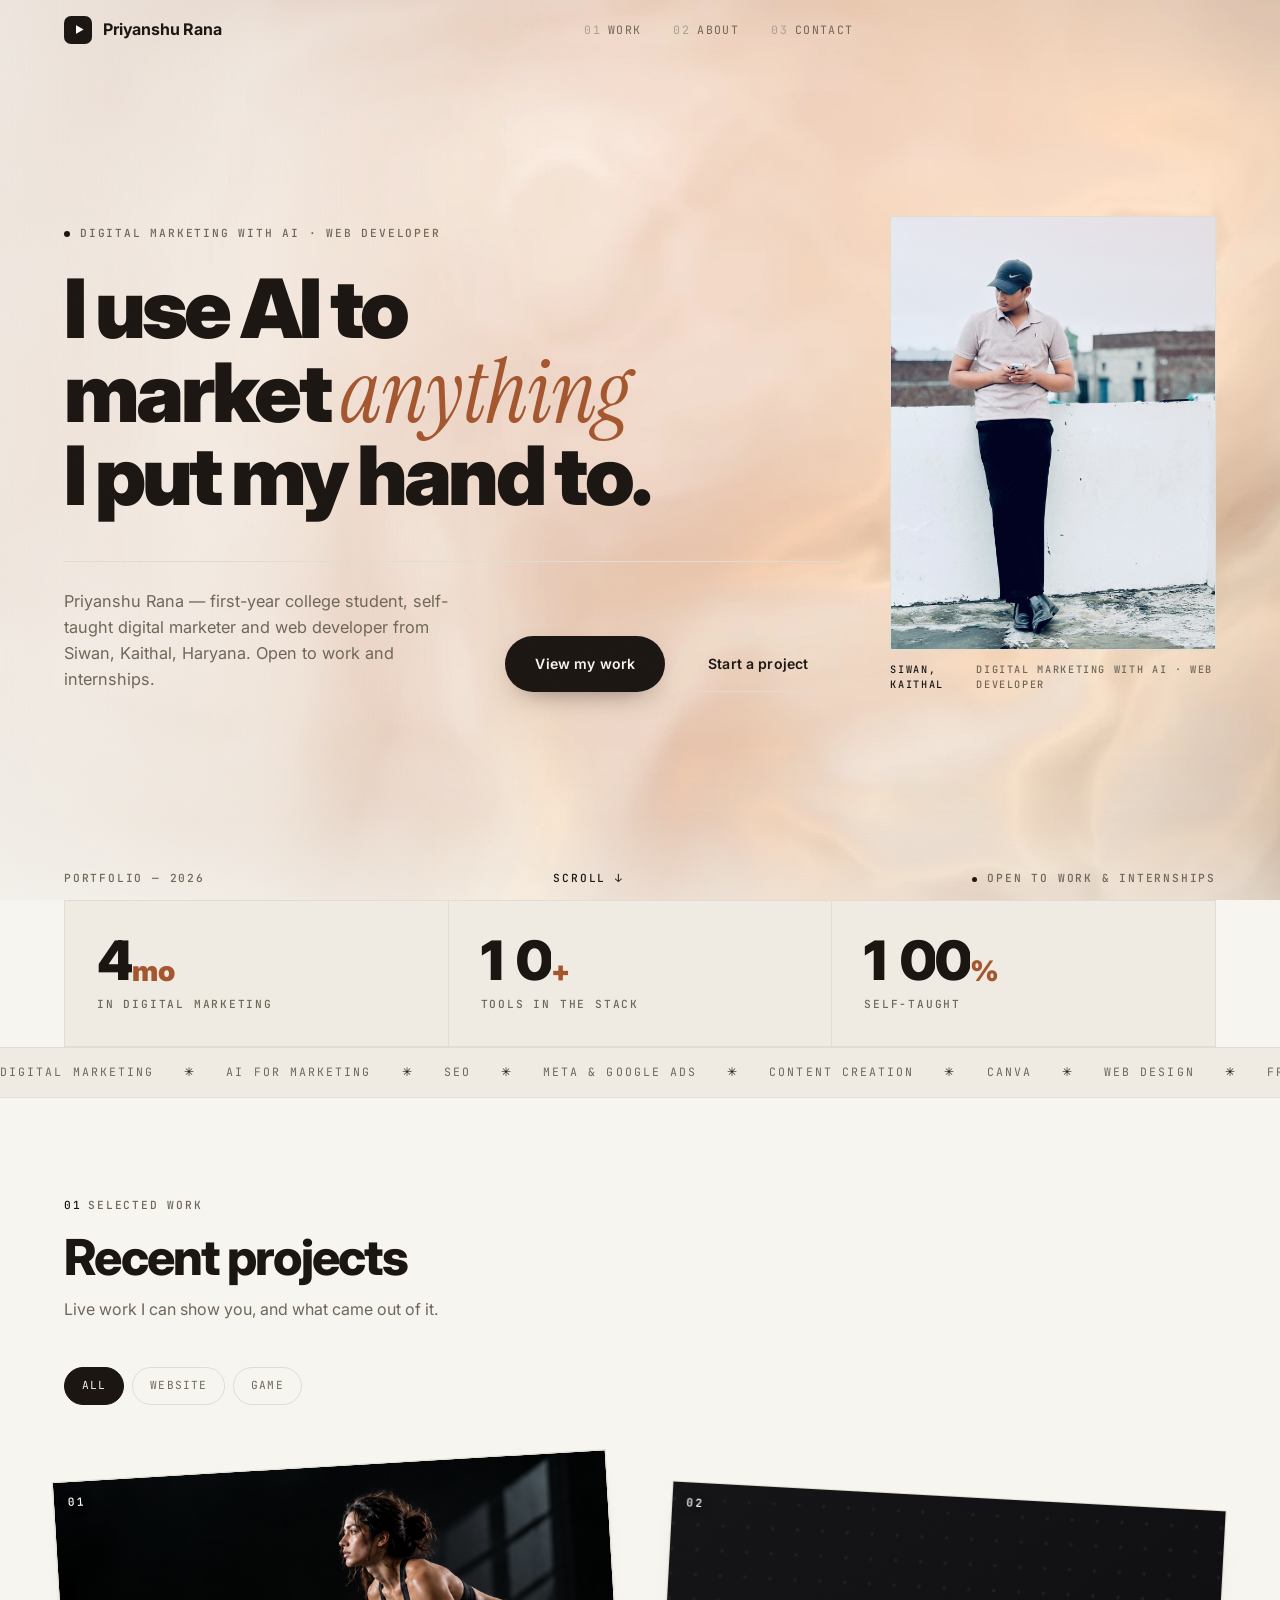
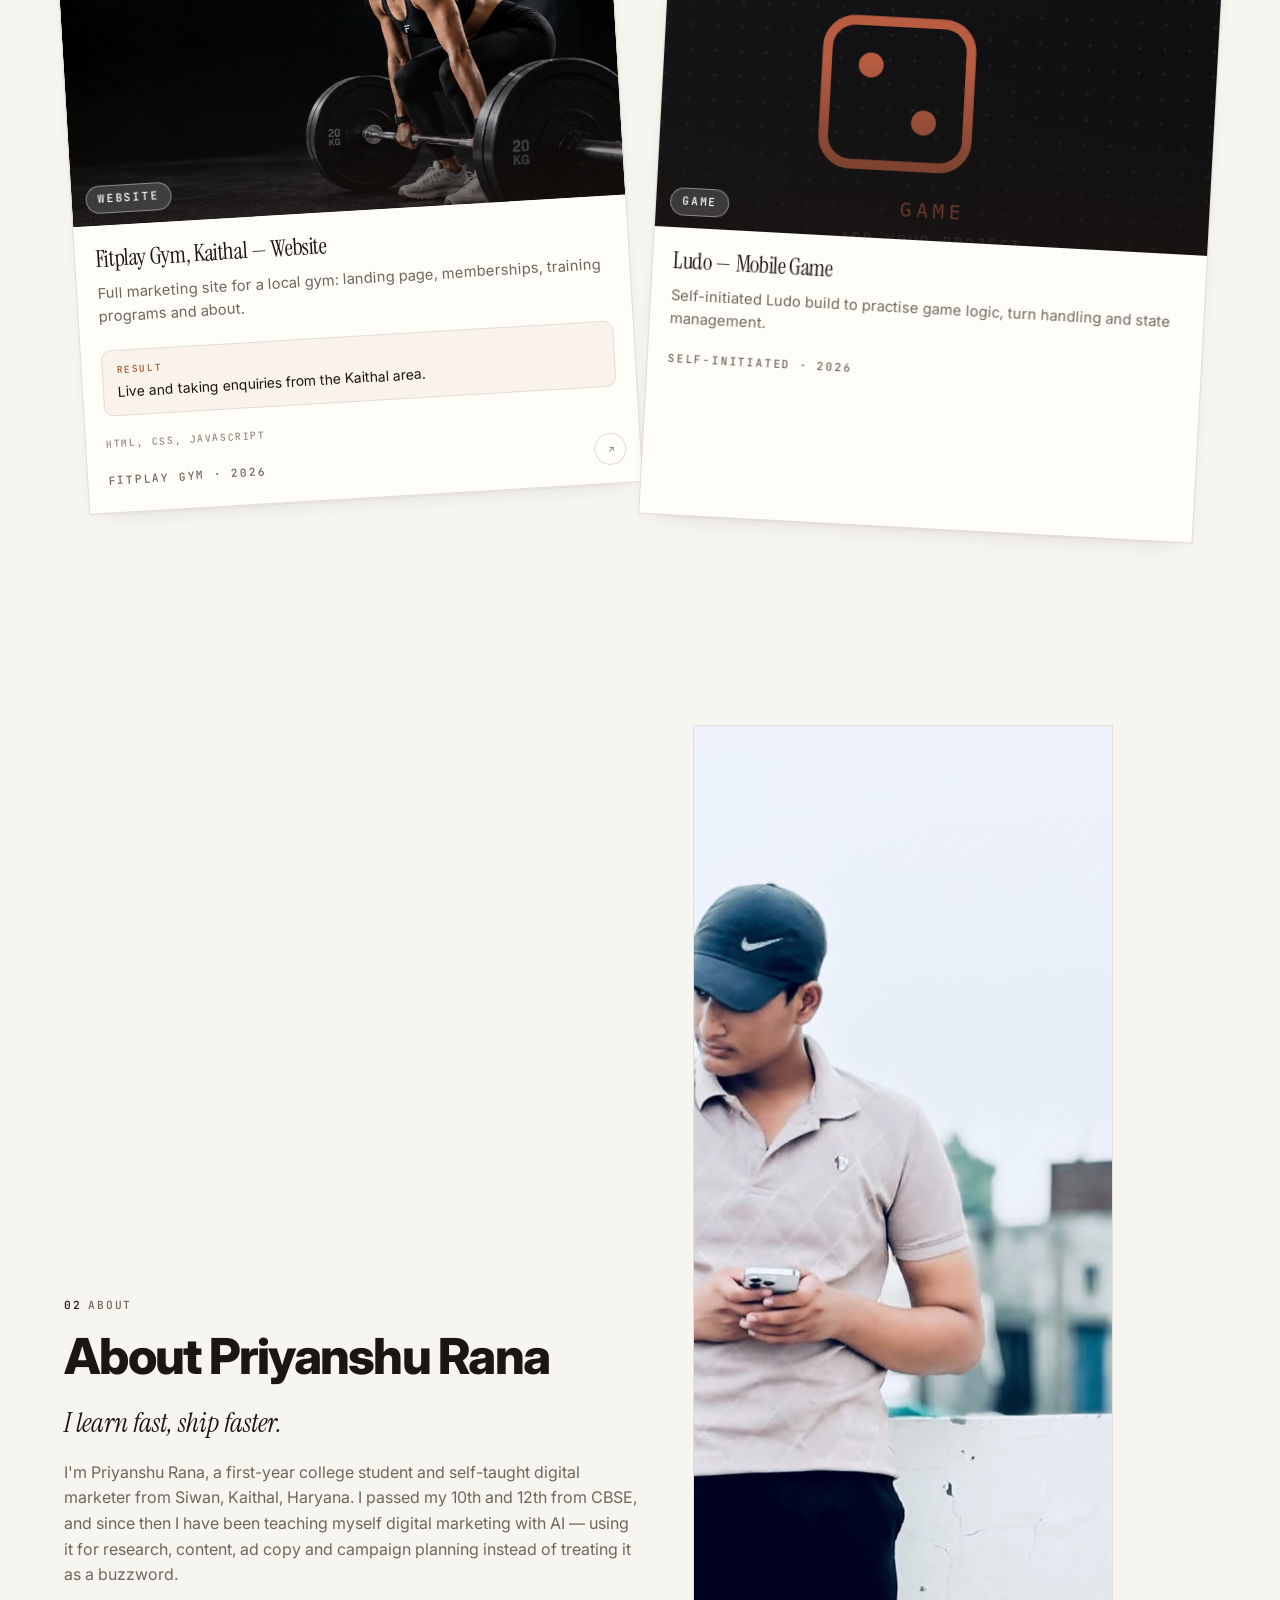
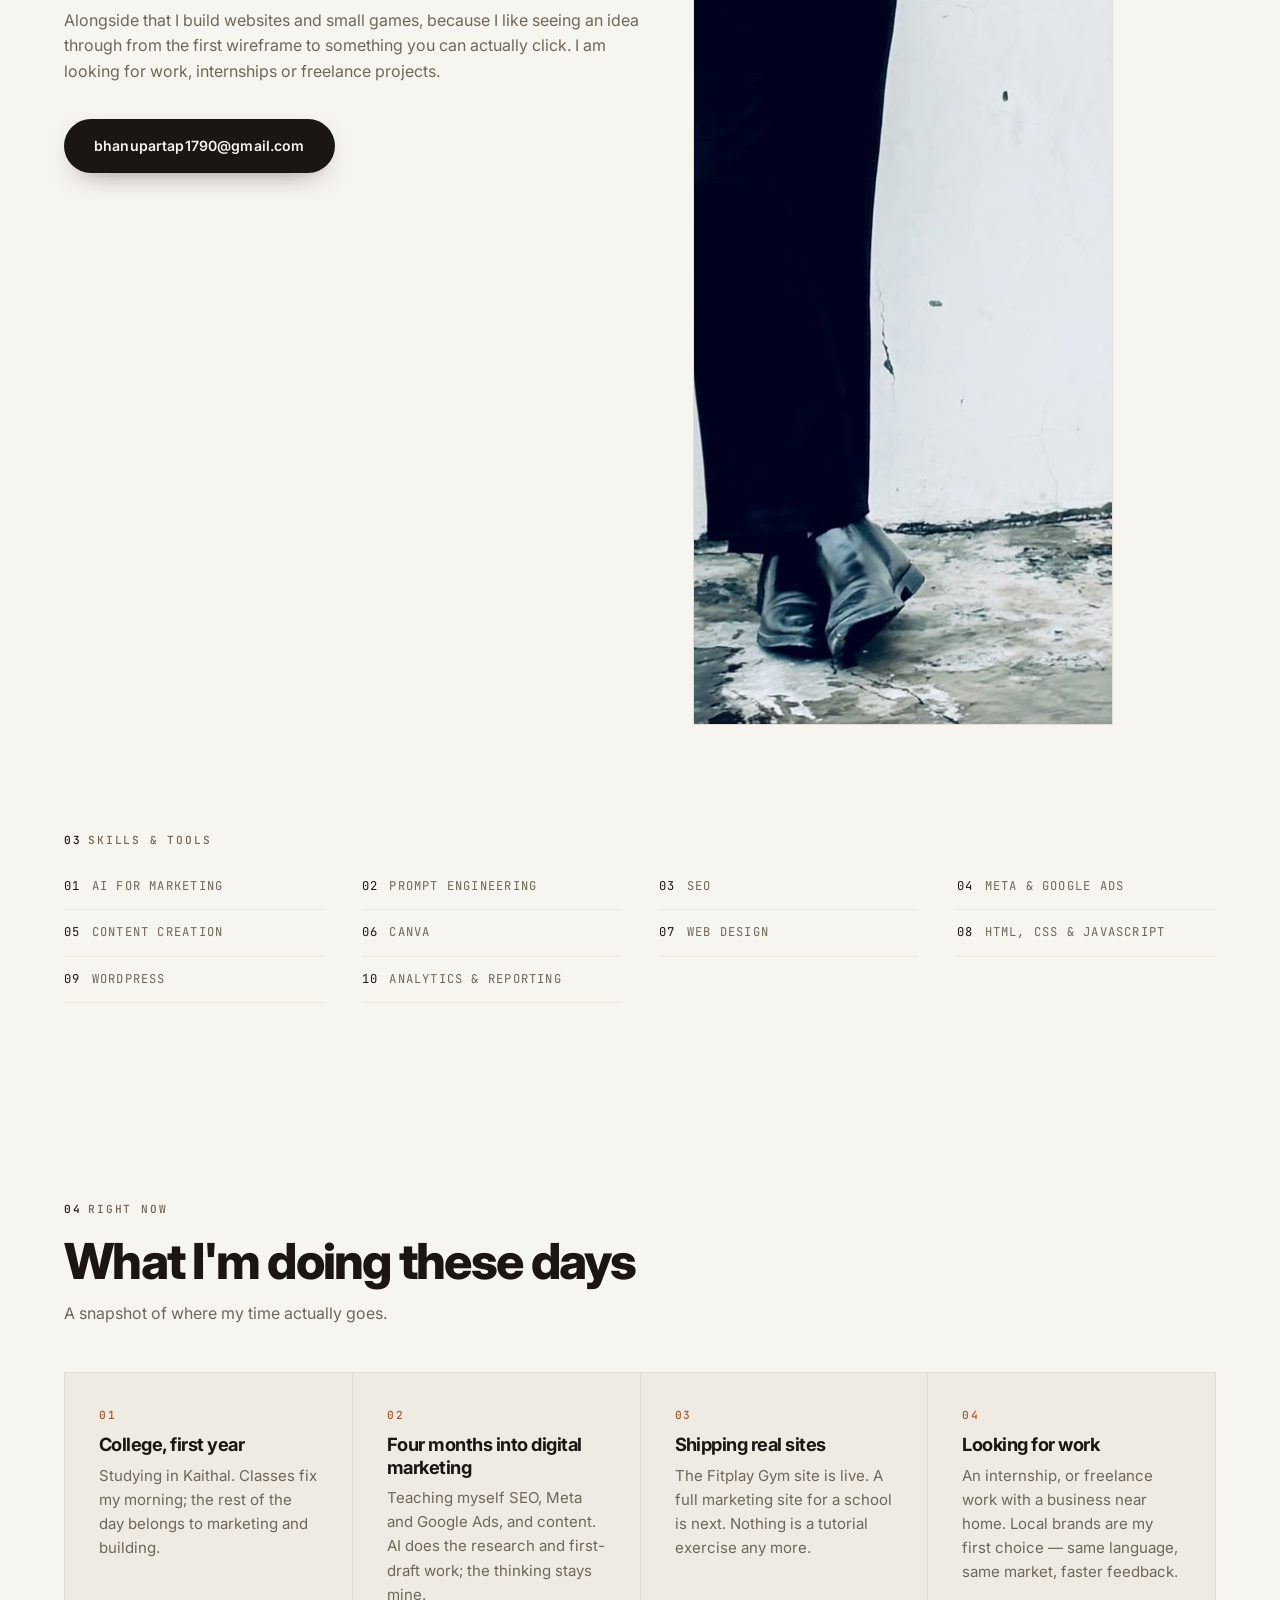
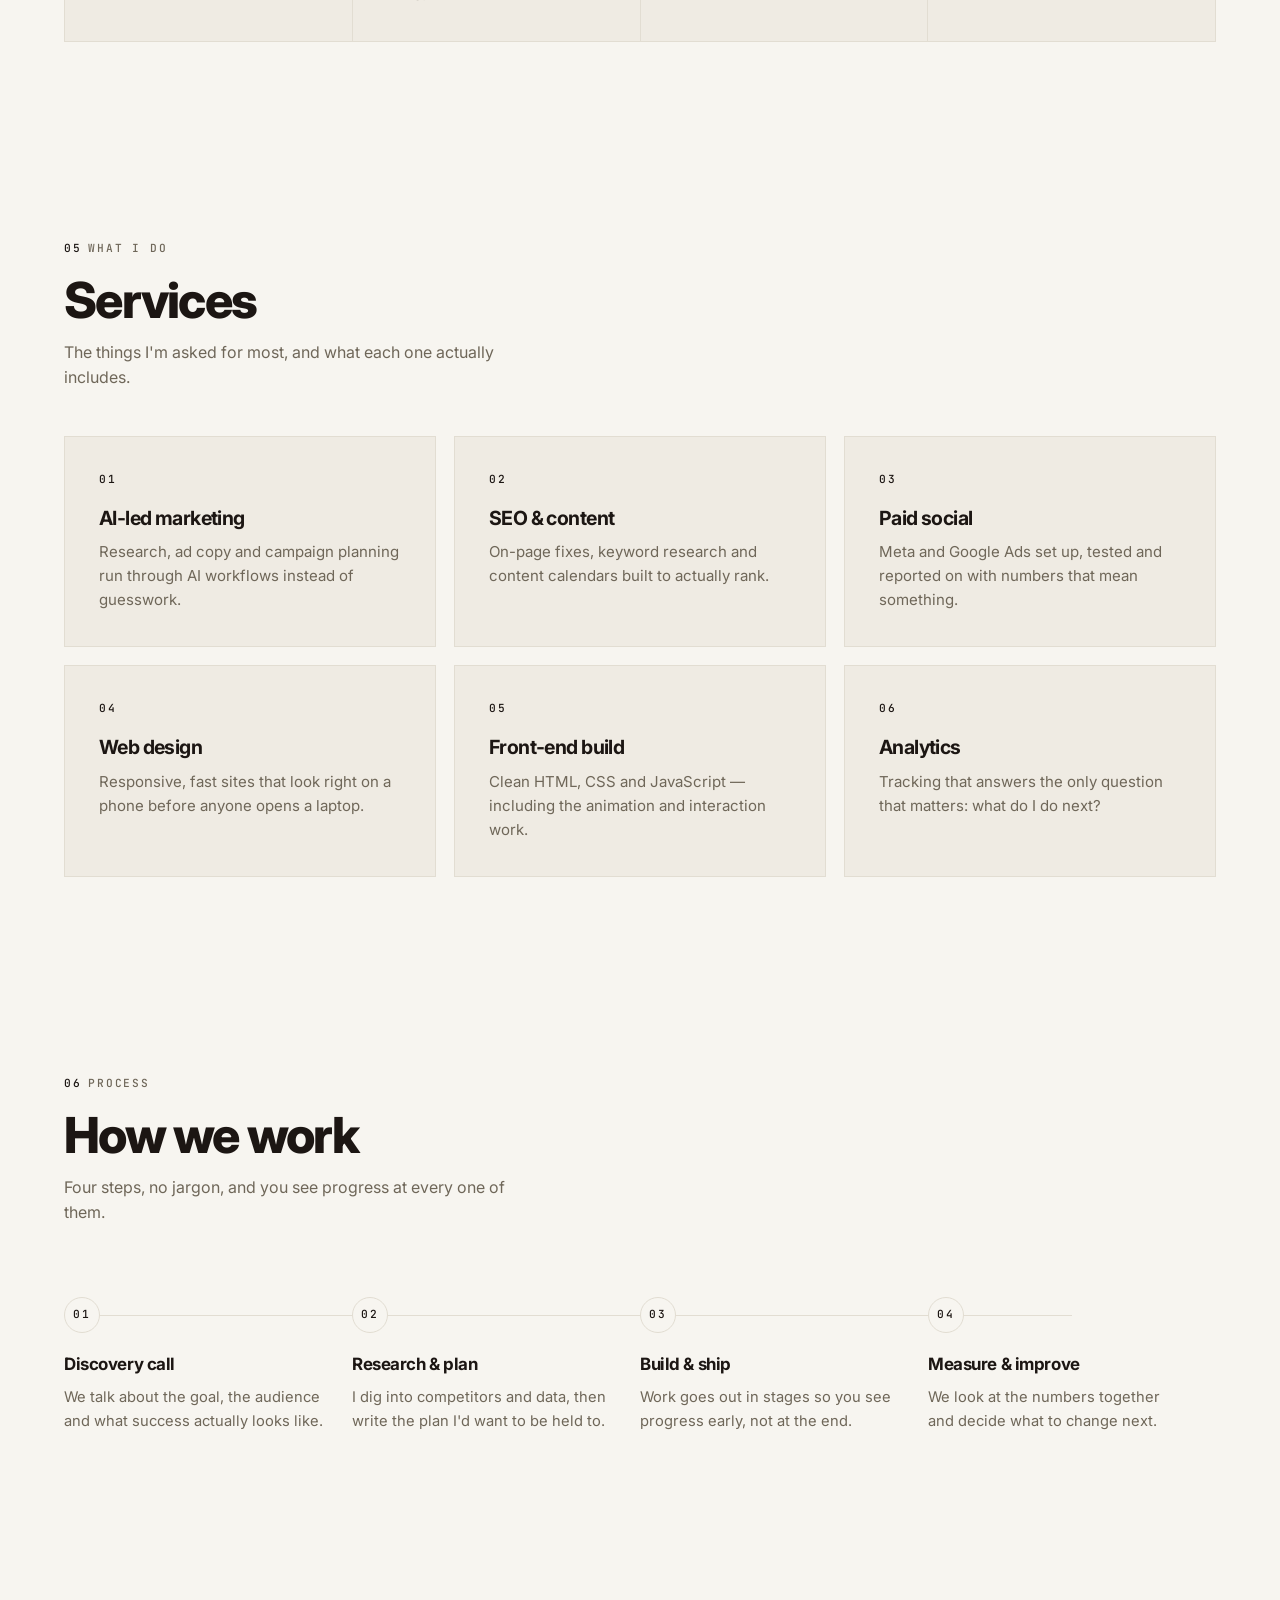
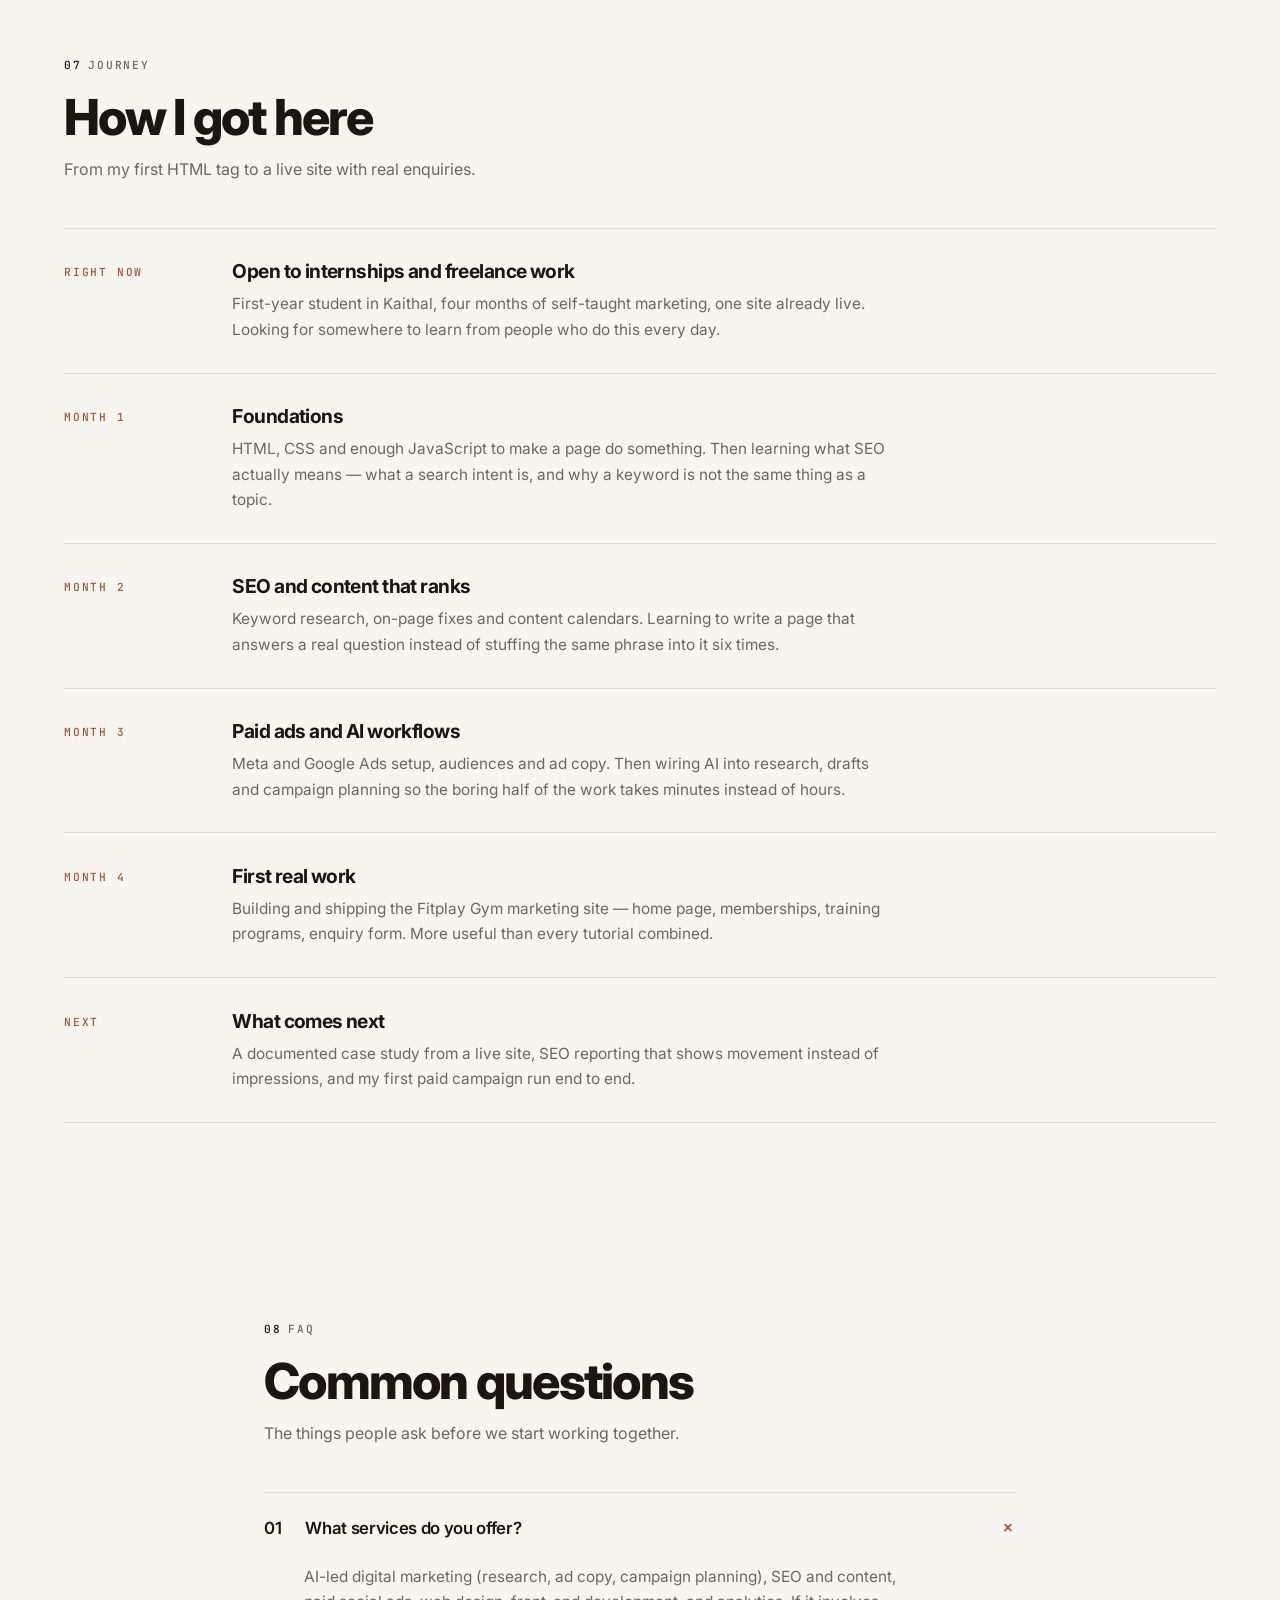
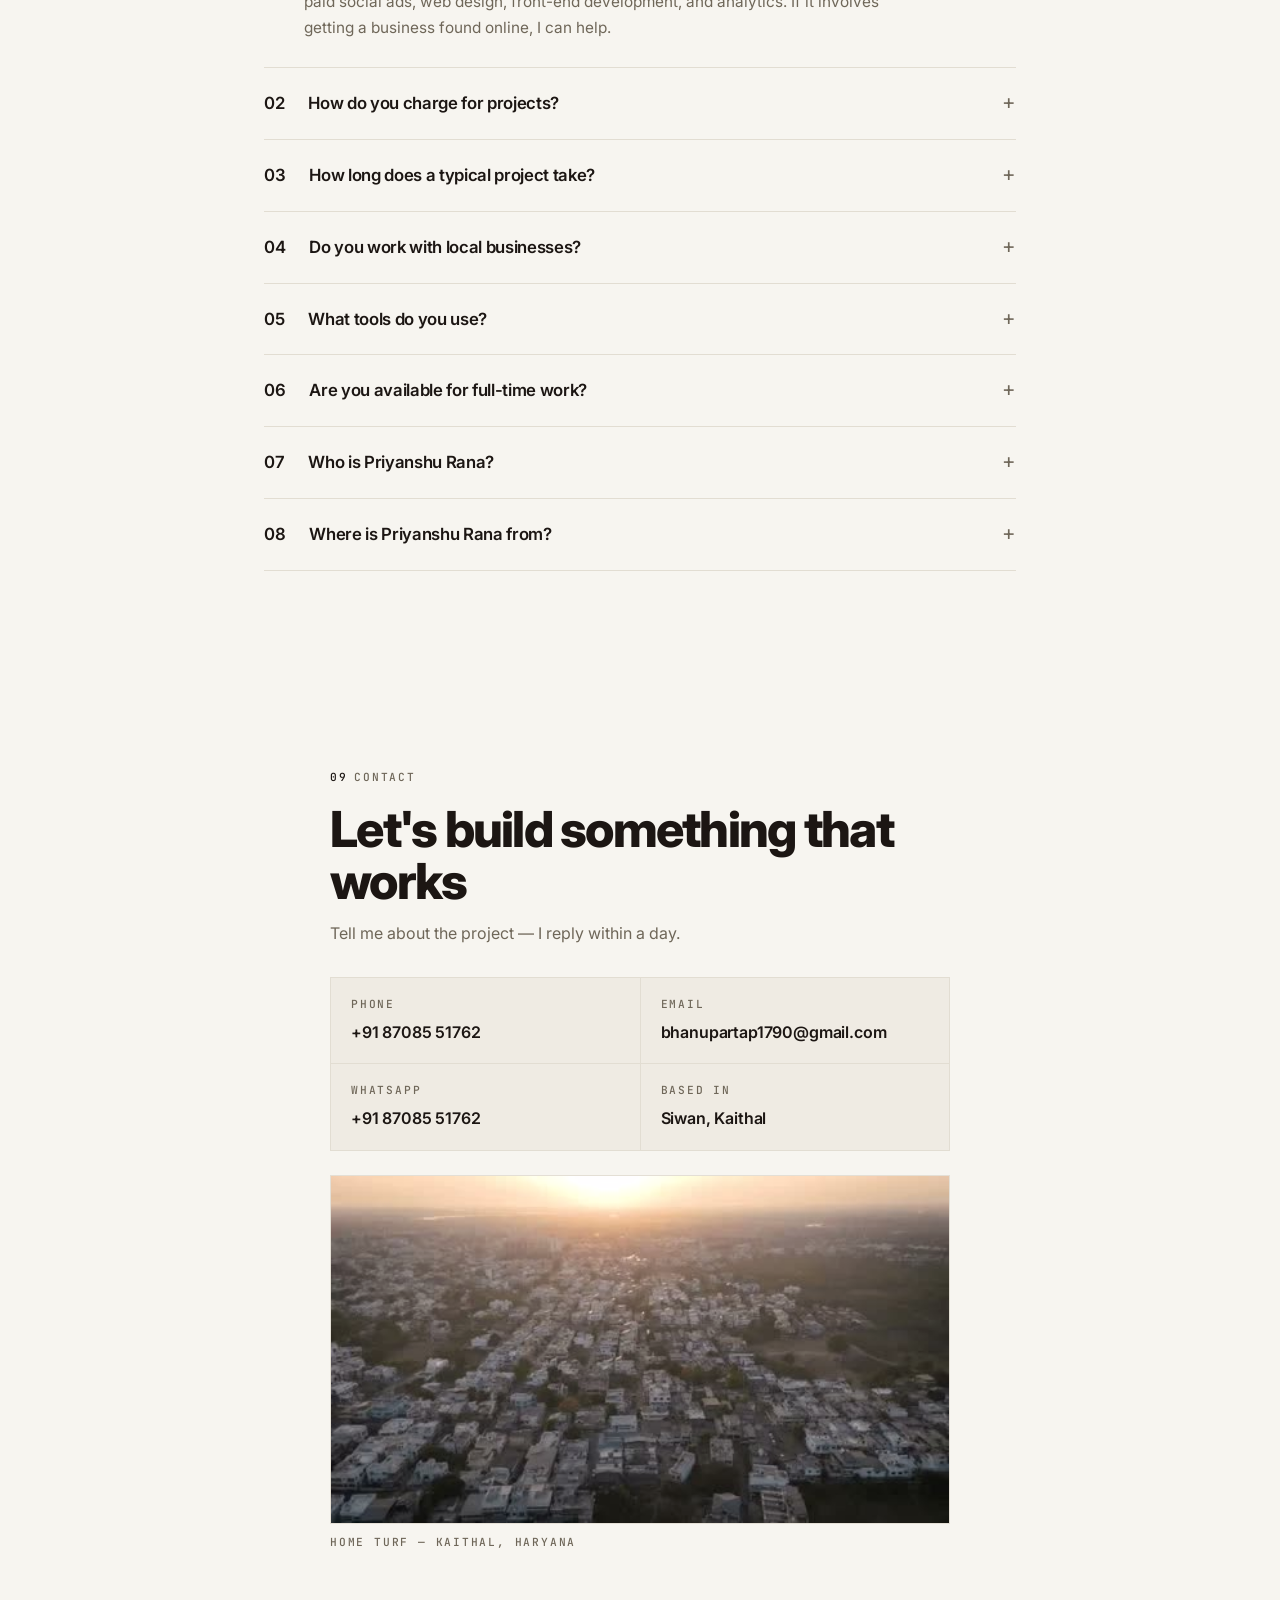
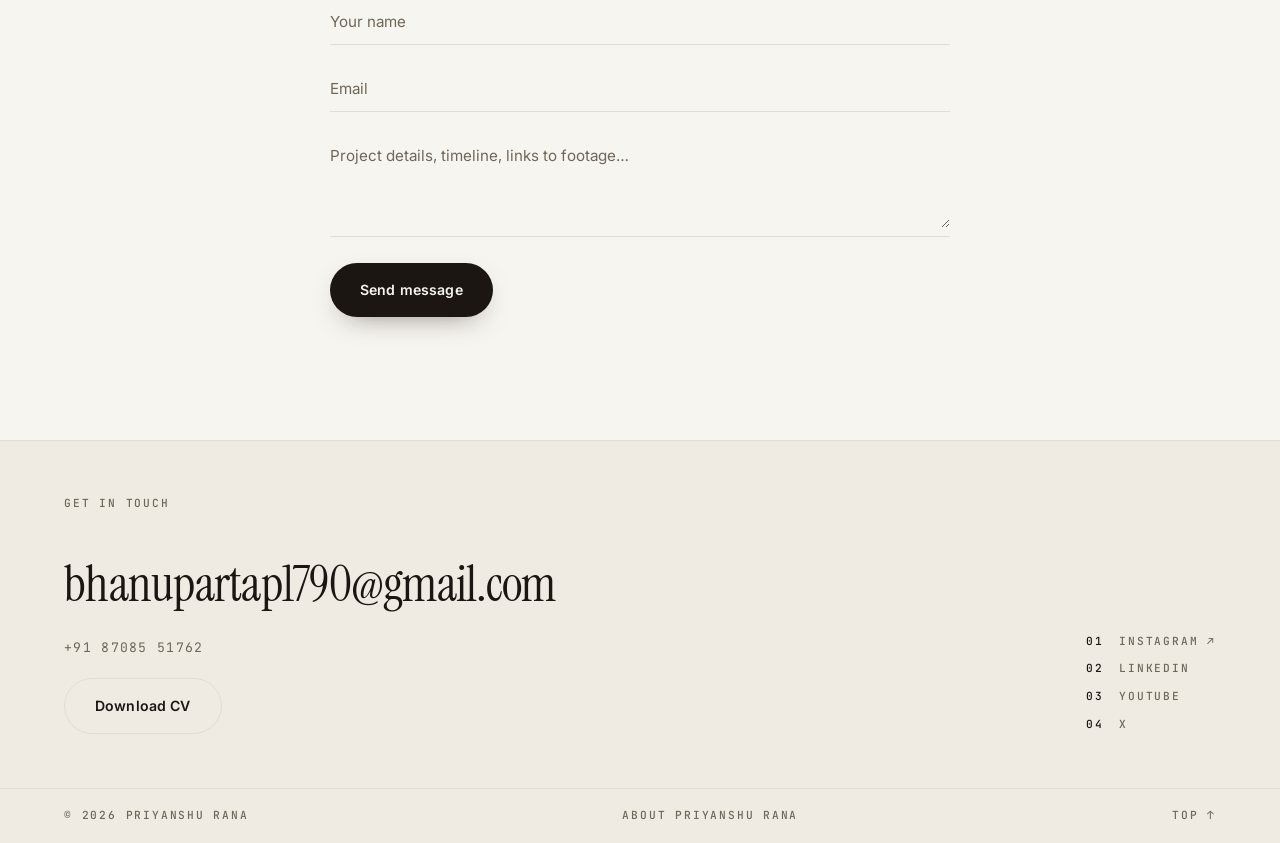
==== commit 34996f9d: "SEO: enrich Person/ProfilePage schema + add /priyanshu-rana page" ====
--- a/index.html
+++ b/index.html
@@ -48,32 +48,57 @@
 <script type="application/ld+json">
 {
   "@context": "https://schema.org",
-  "@type": "Person",
-  "name": "Priyanshu Rana",
-  "alternateName": ["Priyanshu Siwan", "Priyanshurana"],
+  "@type": "ProfilePage",
+  "@id": "https://video-portfolio-eta-two.vercel.app/#profilepage",
   "url": "https://video-portfolio-eta-two.vercel.app/",
-  "sameAs": ["https://www.instagram.com/bhanu.rana___/"],
-  "jobTitle": "Digital Marketing with AI, Web Developer",
-  "description": "Priyanshu Rana — digital marketing with AI and web developer from Siwan, Kaithal, Haryana. Uses AI for research, content, ad copy and campaign planning, and builds fast responsive websites.",
-  "address": {
-    "@type": "PostalAddress",
-    "addressLocality": "Siwan, Kaithal",
-    "addressRegion": "Haryana",
-    "addressCountry": "IN"
-  },
-  "homeLocation": {
-    "@type": "Place",
-    "name": "Siwan, Kaithal, Haryana, India"
-  },
-  "knowsAbout": [
-    "Digital marketing",
-    "Artificial intelligence in marketing",
-    "SEO",
-    "Meta Ads",
-    "Google Ads",
-    "Content creation",
-    "Web development"
-  ]
+  "name": "Priyanshu Rana — Digital Marketer & Web Developer Student",
+  "inLanguage": "en-IN",
+  "isPartOf": { "@type": "WebSite", "name": "Priyanshu Rana — Portfolio", "url": "https://video-portfolio-eta-two.vercel.app/" },
+  "about": { "@id": "https://video-portfolio-eta-two.vercel.app/#person" },
+  "mainEntity": {
+    "@type": "Person",
+    "@id": "https://video-portfolio-eta-two.vercel.app/#person",
+    "name": "Priyanshu Rana",
+    "alternateName": ["Priyanshu Siwan", "Priyanshurana", "Priyanshu Rana Siwan", "Priyanshu Rana Kaithal"],
+    "url": "https://video-portfolio-eta-two.vercel.app/",
+    "mainEntityOfPage": "https://video-portfolio-eta-two.vercel.app/priyanshu-rana.html",
+    "image": [
+      "https://video-portfolio-eta-two.vercel.app/assets/photos/portrait.jpg",
+      "https://video-portfolio-eta-two.vercel.app/assets/og-cover.png"
+    ],
+    "sameAs": ["https://www.instagram.com/bhanu.rana___/"],
+    "jobTitle": "Digital Marketing with AI, Web Developer",
+    "description": "Priyanshu Rana — digital marketing with AI and web developer from Siwan, Kaithal, Haryana. Uses AI for research, content, ad copy and campaign planning, and builds fast responsive websites.",
+    "nationality": { "@type": "Country", "name": "India" },
+    "knowsLanguage": ["Hindi", "English"],
+    "email": "mailto:bhanupartap1790@gmail.com",
+    "telephone": "+91-87085-51762",
+    "address": {
+      "@type": "PostalAddress",
+      "addressLocality": "Siwan, Kaithal",
+      "addressRegion": "Haryana",
+      "addressCountry": "IN"
+    },
+    "homeLocation": {
+      "@type": "Place",
+      "name": "Siwan, Kaithal, Haryana, India"
+    },
+    "hasOccupation": {
+      "@type": "Occupation",
+      "name": "Digital Marketer & Web Developer",
+      "occupationLocation": { "@type": "Country", "name": "India" },
+      "skills": "SEO, Meta Ads, Google Ads, AI marketing, content creation, HTML, CSS, JavaScript"
+    },
+    "knowsAbout": [
+      "Digital marketing",
+      "Artificial intelligence in marketing",
+      "SEO",
+      "Meta Ads",
+      "Google Ads",
+      "Content creation",
+      "Web development"
+    ]
+  }
 }
 </script>
 <script type="application/ld+json">
@@ -653,6 +678,7 @@
   </div>
   <div class="footer-bottom mono">
     <span>© <span id="year">2026</span> <span data-cfg="name">Priyanshu Rana</span></span>
+    <a href="priyanshu-rana.html" class="footer-about">About Priyanshu Rana</a>
     <a href="#top" class="to-top">Top ↑</a>
   </div>
 </footer>
--- a/css/style.css
+++ b/css/style.css
@@ -890,6 +890,8 @@
 }
 .to-top { color: var(--muted); transition: color 0.25s; }
 .to-top:hover { color: var(--accent); }
+.footer-about { color: var(--muted); transition: color 0.25s; }
+.footer-about:hover { color: var(--accent-2); }
 
 /* ---------- lightbox ---------- */
 .lightbox {
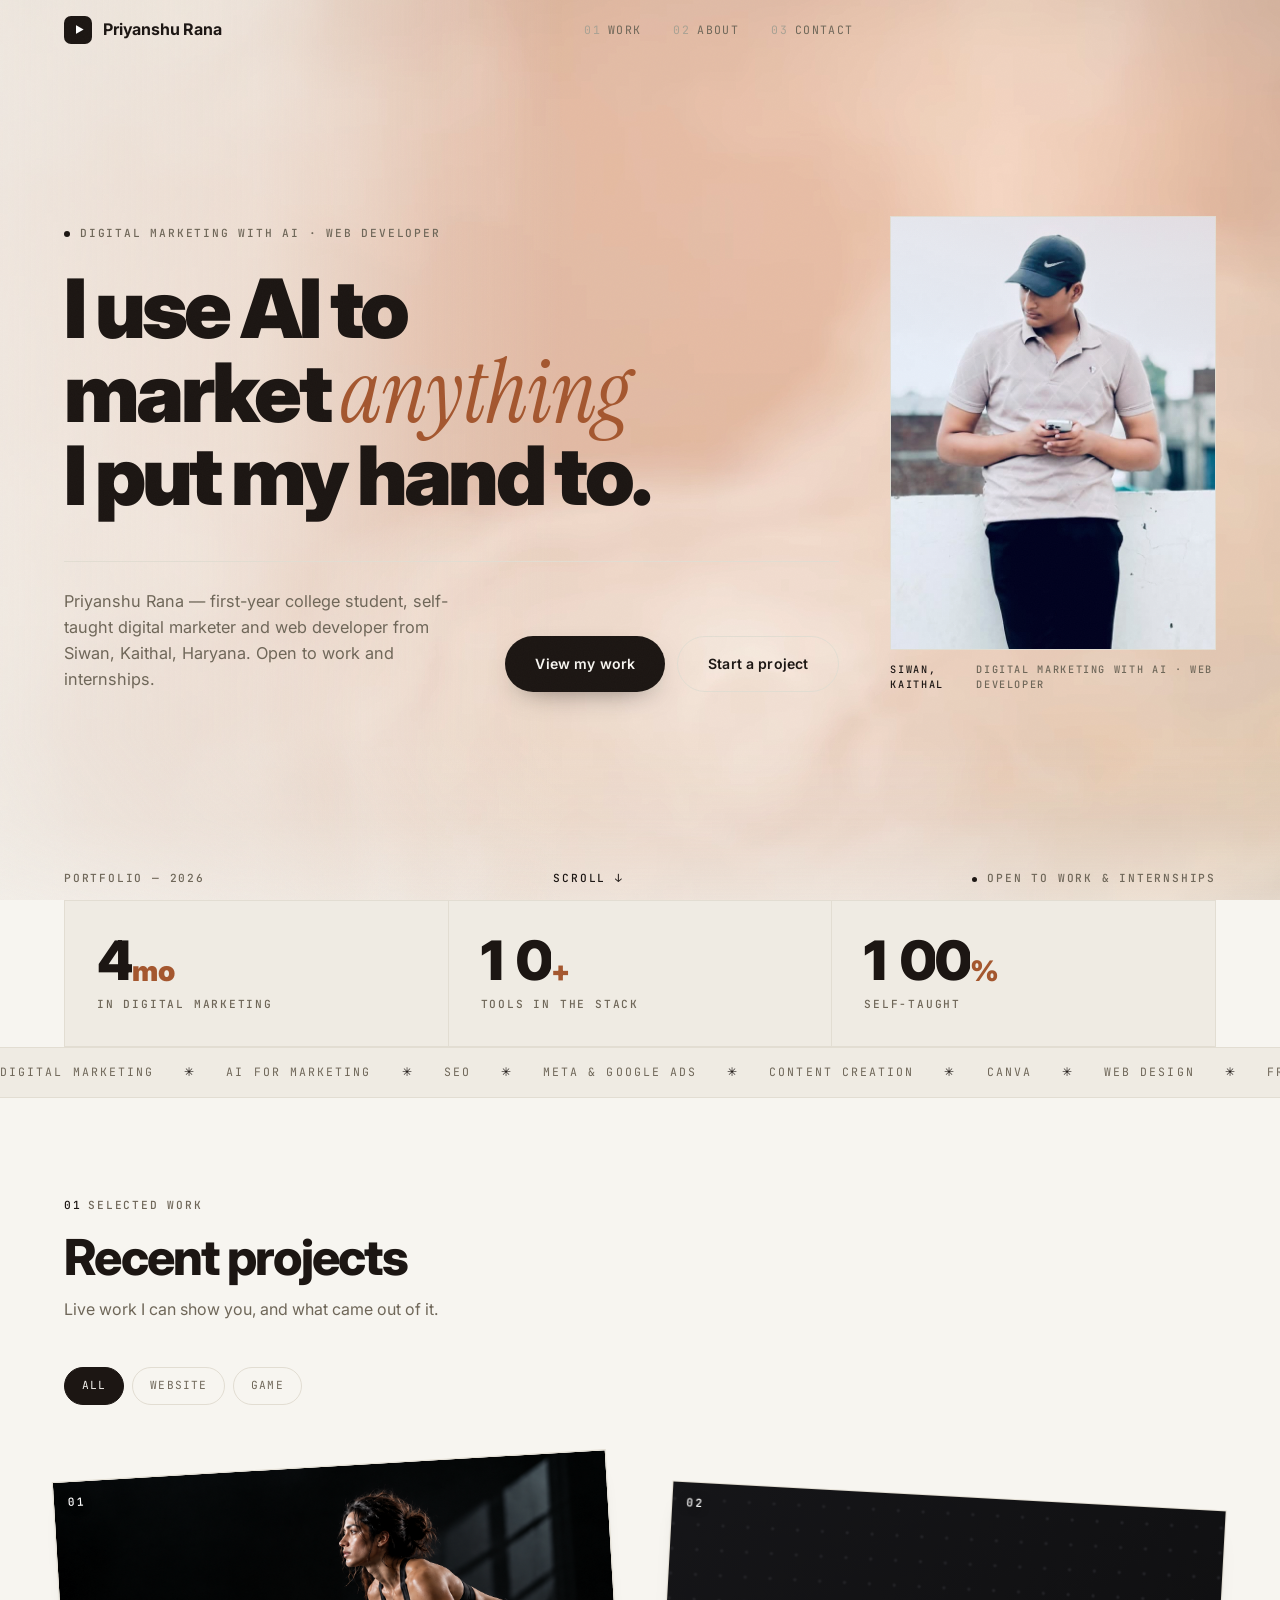
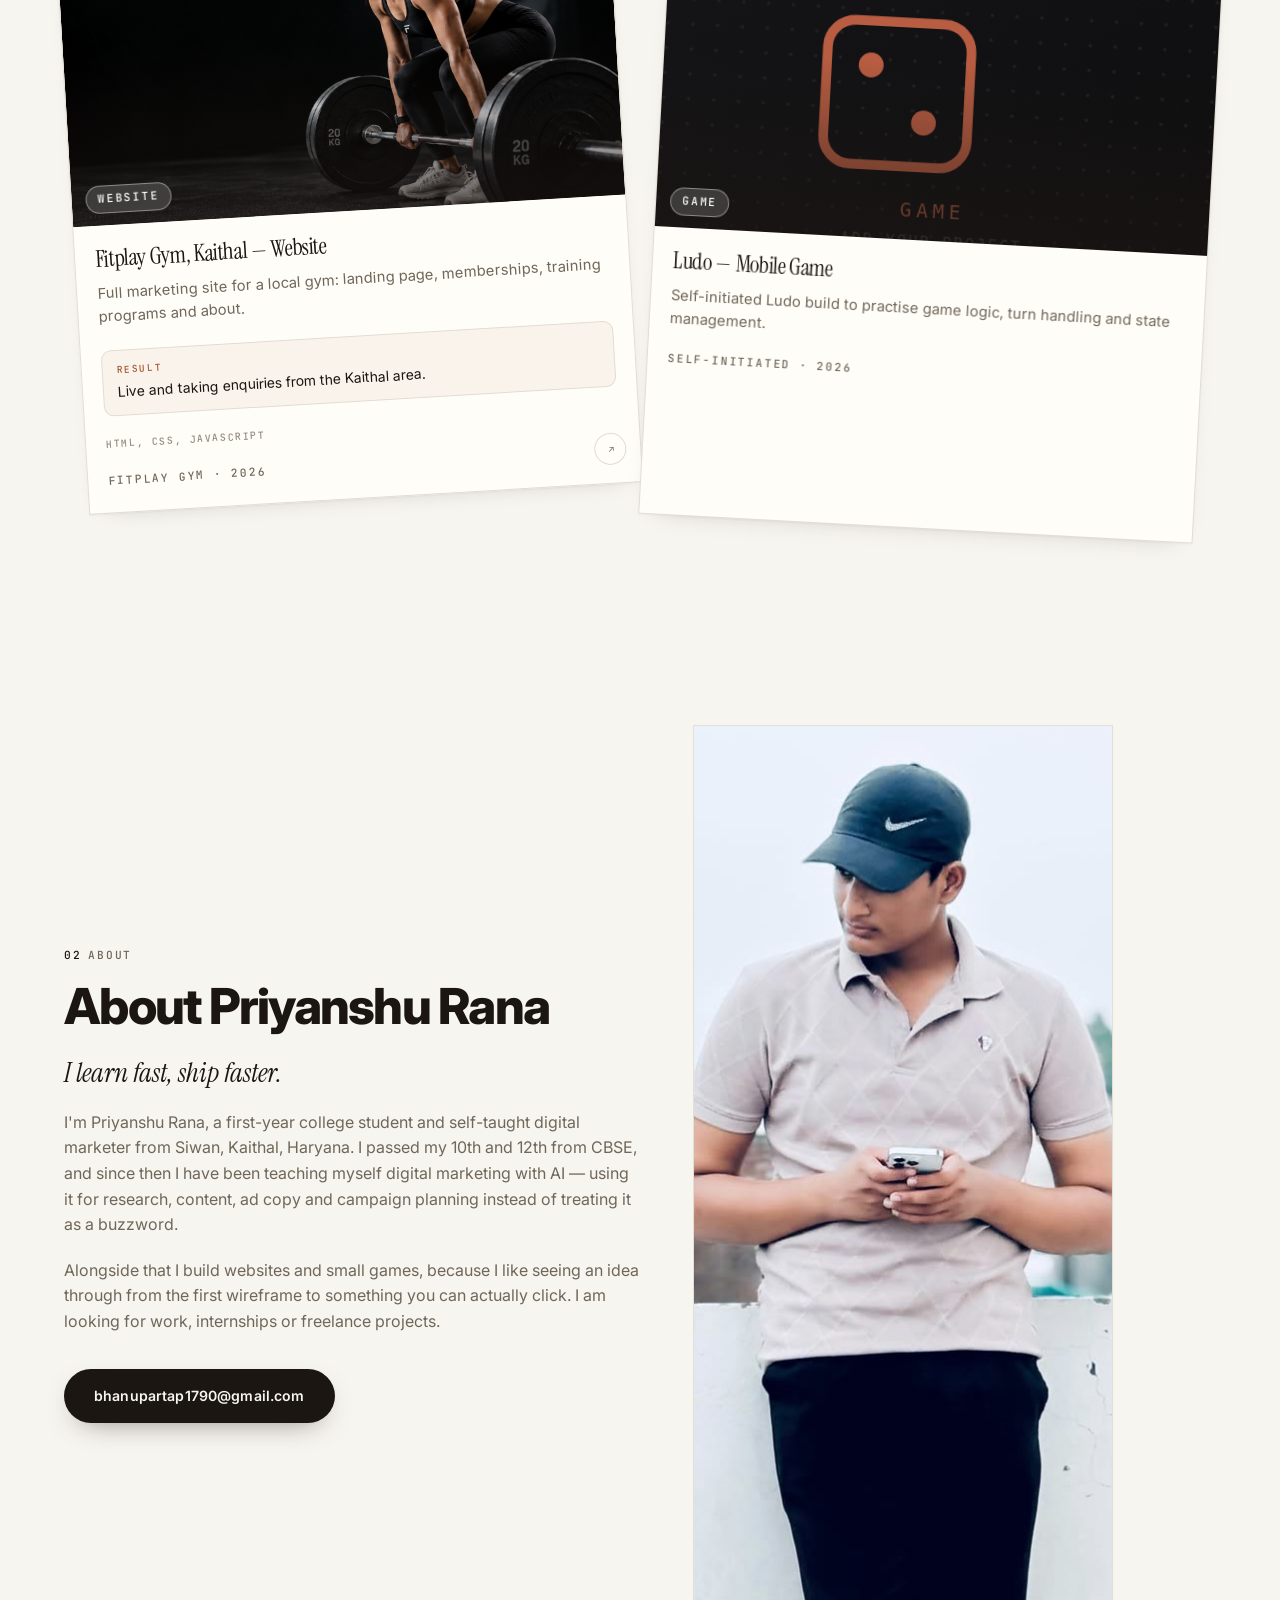
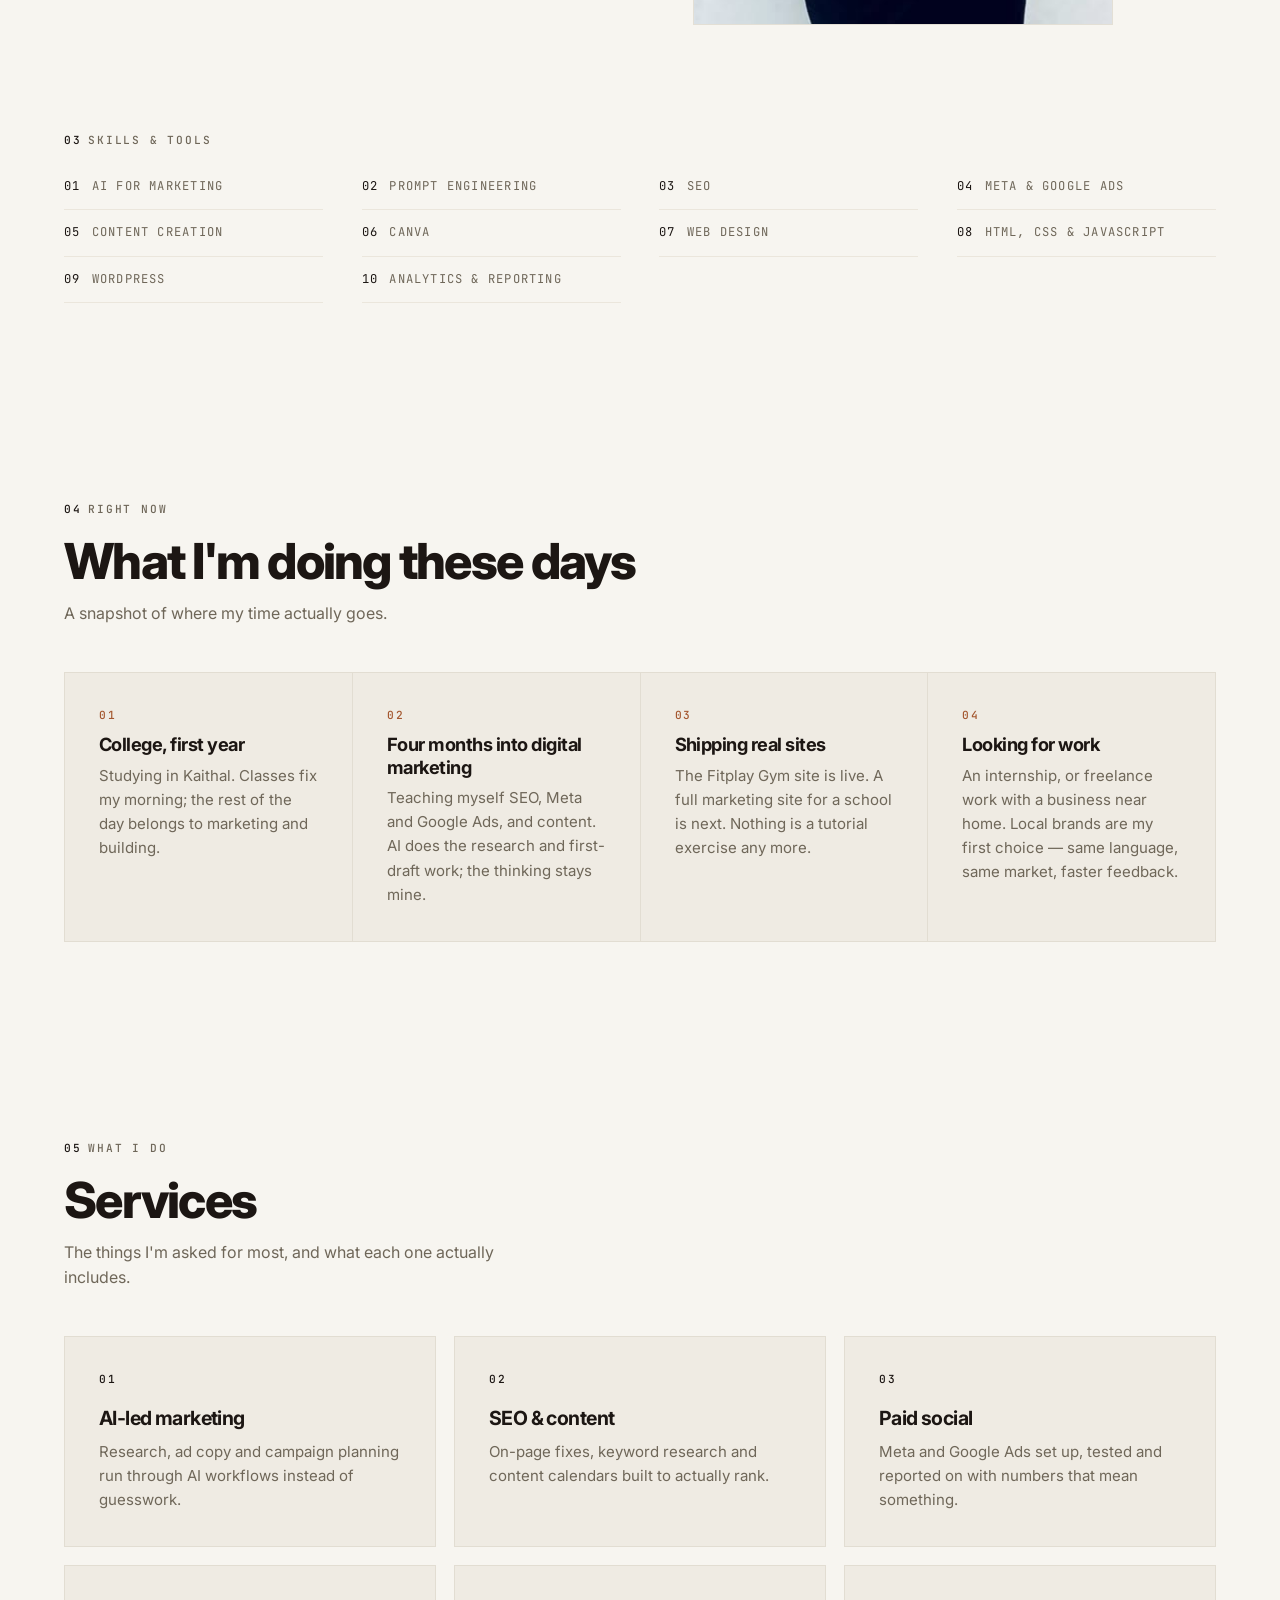
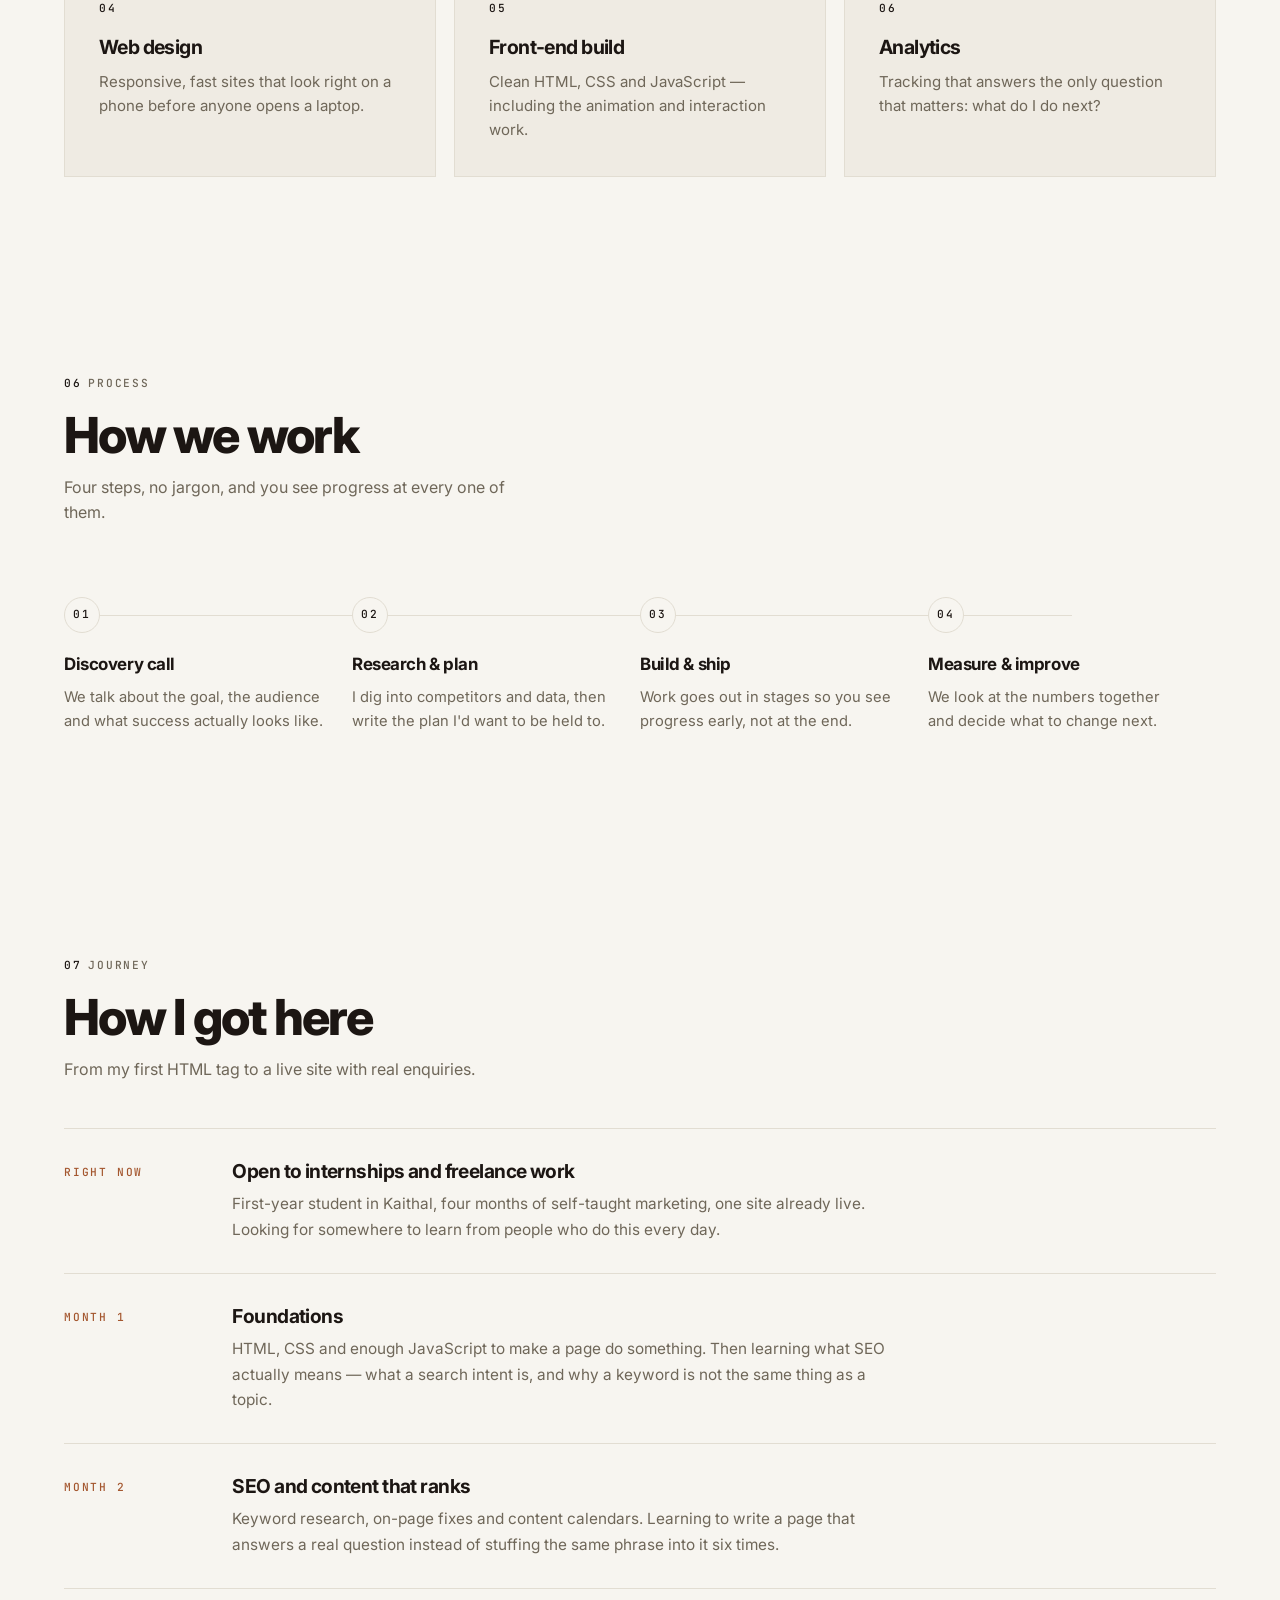
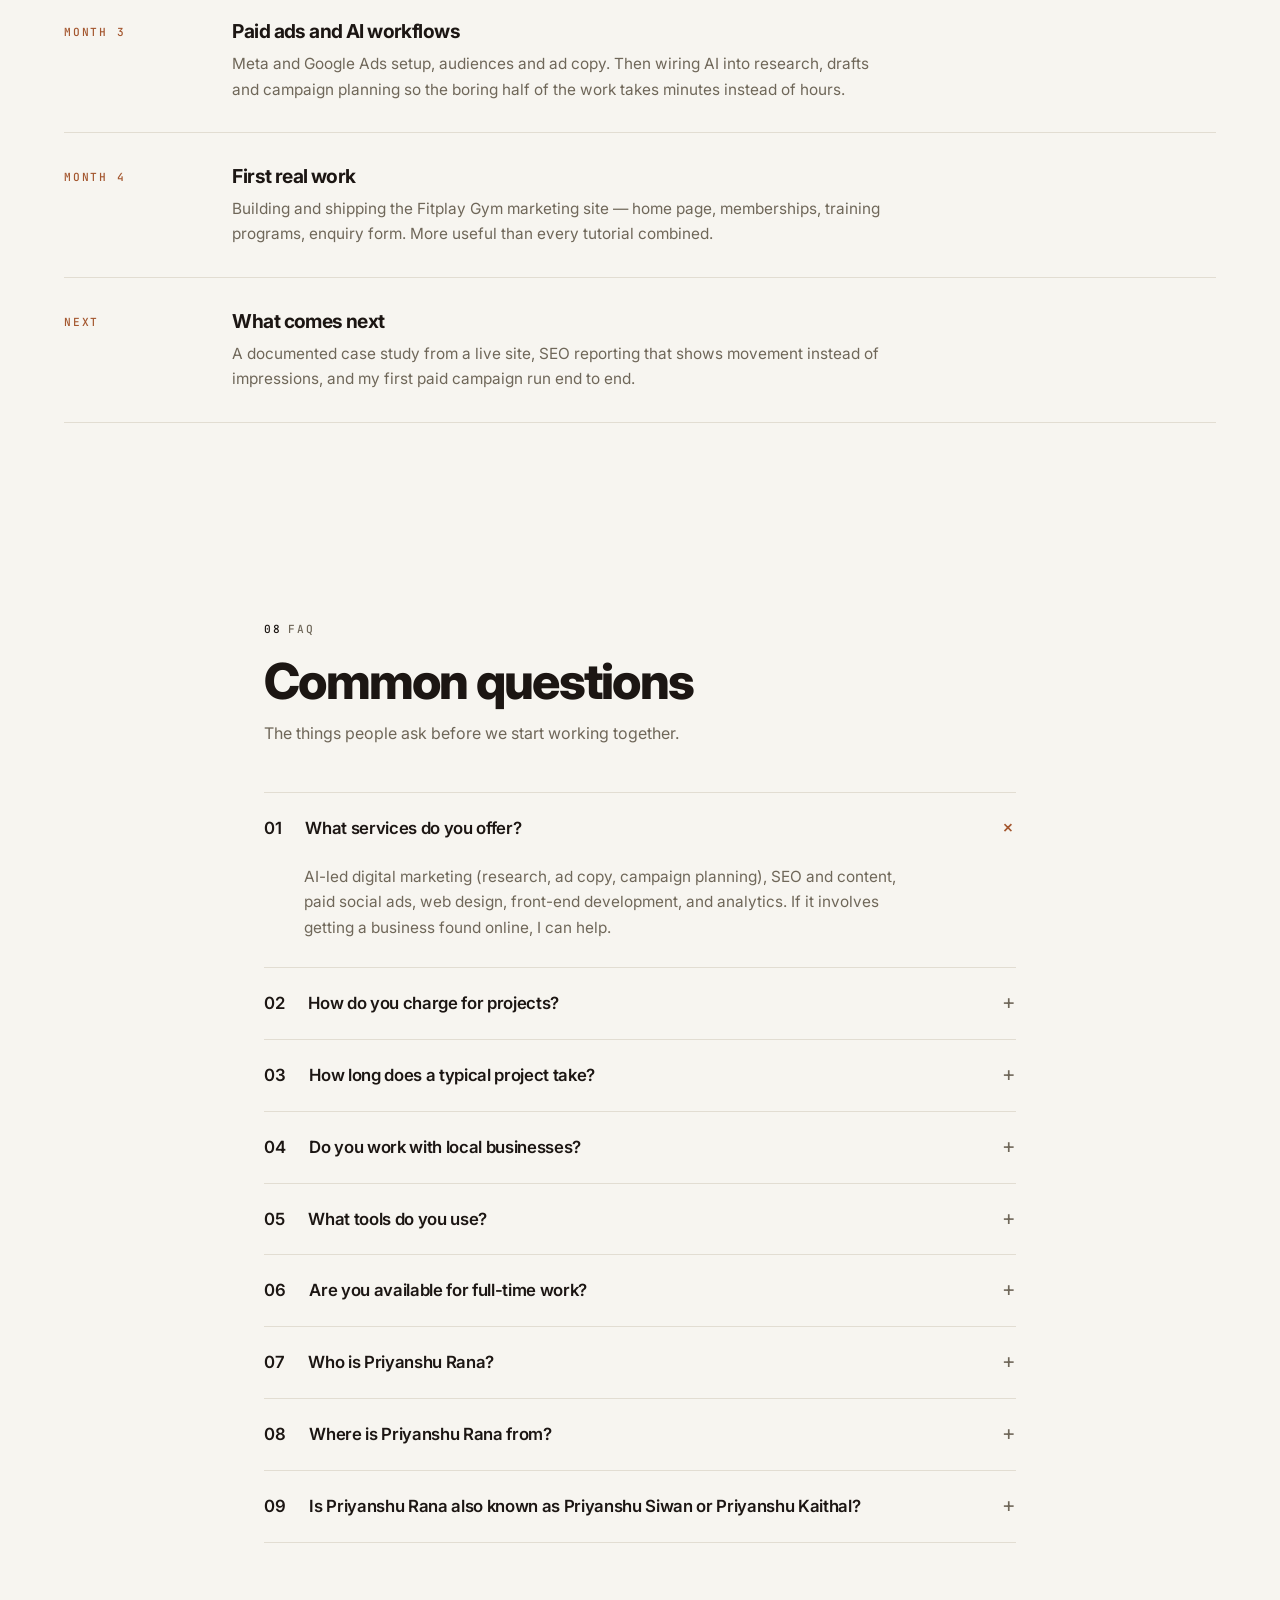
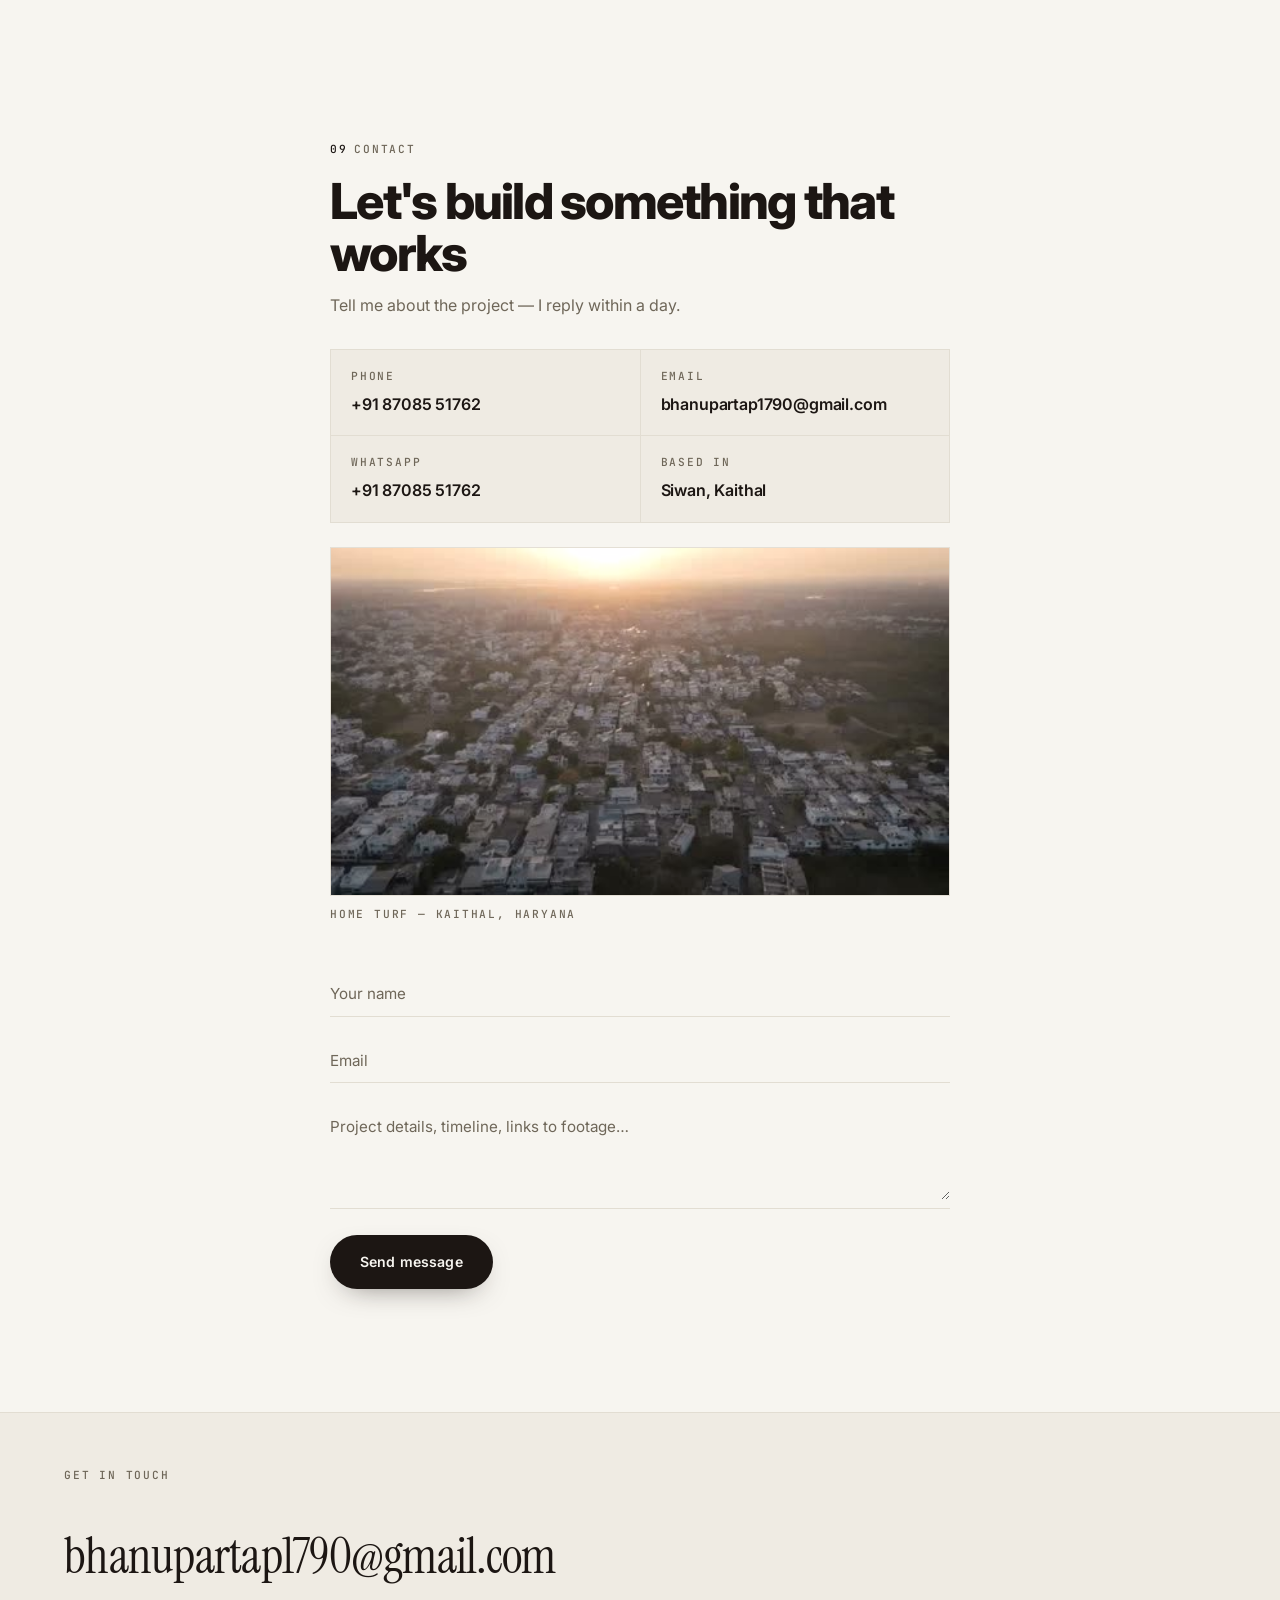
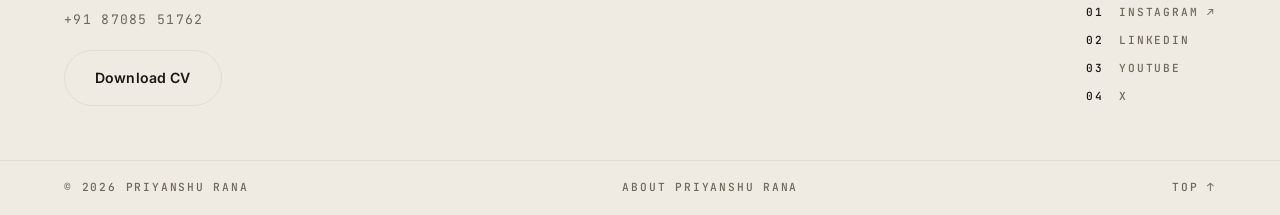
==== commit c1755aee: "Crop portrait to upper-body (remove legs) + add Priyanshu Siwan/Kaithal variants" ====
--- a/index.html
+++ b/index.html
@@ -42,7 +42,7 @@
          URL change is guaranteed to invalidate it. Keep these in sync with the
          assets they point at, or stale CSS/JS will survive a reload. -->
     <link rel="preload" as="image" href="assets/hero-poster.jpg?v=2" fetchpriority="high" />
-    <link rel="stylesheet" href="css/style.css?v=6" />
+    <link rel="stylesheet" href="css/style.css?v=7" />
 <link rel="icon" href="data:image/svg+xml,%3Csvg xmlns='http://www.w3.org/2000/svg' viewBox='0 0 32 32'%3E%3Crect width='32' height='32' rx='8' fill='%231c1613'/%3E%3Cpath d='M13 10l9 6-9 6z' fill='%23f7f5f0'/%3E%3C/svg%3E" />
 
 <script type="application/ld+json">
@@ -59,7 +59,7 @@
     "@type": "Person",
     "@id": "https://video-portfolio-eta-two.vercel.app/#person",
     "name": "Priyanshu Rana",
-    "alternateName": ["Priyanshu Siwan", "Priyanshurana", "Priyanshu Rana Siwan", "Priyanshu Rana Kaithal"],
+    "alternateName": ["Priyanshu Siwan", "Priyanshu Kaithal", "Priyanshurana", "Priyanshu Rana Siwan", "Priyanshu Rana Kaithal"],
     "url": "https://video-portfolio-eta-two.vercel.app/",
     "mainEntityOfPage": "https://video-portfolio-eta-two.vercel.app/priyanshu-rana.html",
     "image": [
@@ -145,6 +145,11 @@
       "@type": "Question",
       "name": "Where is Priyanshu Rana from?",
       "acceptedAnswer": { "@type": "Answer", "text": "Priyanshu Rana is from Siwan, a village in the Kaithal district of Haryana, India. He works with local businesses across Kaithal and Haryana, and with clients anywhere online." }
+    },
+    {
+      "@type": "Question",
+      "name": "Is Priyanshu Rana also known as Priyanshu Siwan or Priyanshu Kaithal?",
+      "acceptedAnswer": { "@type": "Answer", "text": "Yes. Priyanshu Rana is often searched as \"Priyanshu Siwan\" or \"Priyanshu Kaithal\" because he is from Siwan, a village in the Kaithal district of Haryana, India. All three names mean the same person - a self-taught digital marketer and web developer." }
     }
   ]
 }
@@ -231,7 +236,7 @@
 
         <figure class="hero-portrait reveal" data-delay="2">
           <div class="hero-portrait-frame">
-            <img src="assets/photos/portrait.jpg" alt="Priyanshu Rana — digital marketing with AI and web developer, Siwan, Kaithal" width="1200" height="1600" />
+            <img src="assets/photos/portrait.jpg?v=2" alt="Priyanshu Rana — digital marketing with AI and web developer, Siwan, Kaithal" width="720" height="900" />
           </div>
           <figcaption class="mono">
             <span class="num" data-cfg="city">Kaithal, IN</span>
@@ -352,7 +357,7 @@
     <div class="about-photos reveal" data-delay="1">
       <div class="photo-grid">
         <figure class="about-photo about-photo--main">
-          <img src="assets/photos/portrait.jpg" alt="Priyanshu Rana portrait" loading="lazy" width="1200" height="1600" />
+          <img src="assets/photos/portrait.jpg?v=2" alt="Priyanshu Rana portrait" loading="lazy" width="720" height="900" />
         </figure>
         
       </div>
@@ -599,6 +604,14 @@
           <span class="faq-icon" aria-hidden="true">+</span>
         </summary>
         <p class="faq-a">Priyanshu Rana is from Siwan, a village in the Kaithal district of Haryana, India. He works with local businesses across Kaithal and Haryana, and with clients anywhere online.</p>
+      </details>
+      <details class="faq-item reveal" data-delay="0">
+        <summary class="faq-q">
+          <span class="num">09</span>
+          <span>Is Priyanshu Rana also known as Priyanshu Siwan or Priyanshu Kaithal?</span>
+          <span class="faq-icon" aria-hidden="true">+</span>
+        </summary>
+        <p class="faq-a">Yes. Priyanshu Rana is often searched as "Priyanshu Siwan" or "Priyanshu Kaithal" because he is from Siwan, a village in the Kaithal district of Haryana, India. All three names mean the same person — a self-taught digital marketer and web developer.</p>
       </details>
     </div>
   </section>
--- a/css/style.css
+++ b/css/style.css
@@ -562,9 +562,9 @@
    is exactly one photo here — add more to assets/photos/ when you have them. */
 .photo-grid { display: block; max-width: 420px; }
 .about-photo--main { grid-row: auto; }
-/* Same portrait as the hero, so crop it differently here — otherwise the two
-   read as a duplicated image rather than two views of one person. */
-.about-photo--main img { object-position: 50% 16%; }
+/* The portrait is already cropped face-first (upper body), so just keep the
+   default centre framing here — no extra offset needed. */
+.about-photo--main img { object-position: 50% 50%; }
 .about-photo img {
   width: 100%; aspect-ratio: 4 / 5; object-fit: cover;
   border: 1px solid var(--line); filter: saturate(0.9) contrast(1.02);
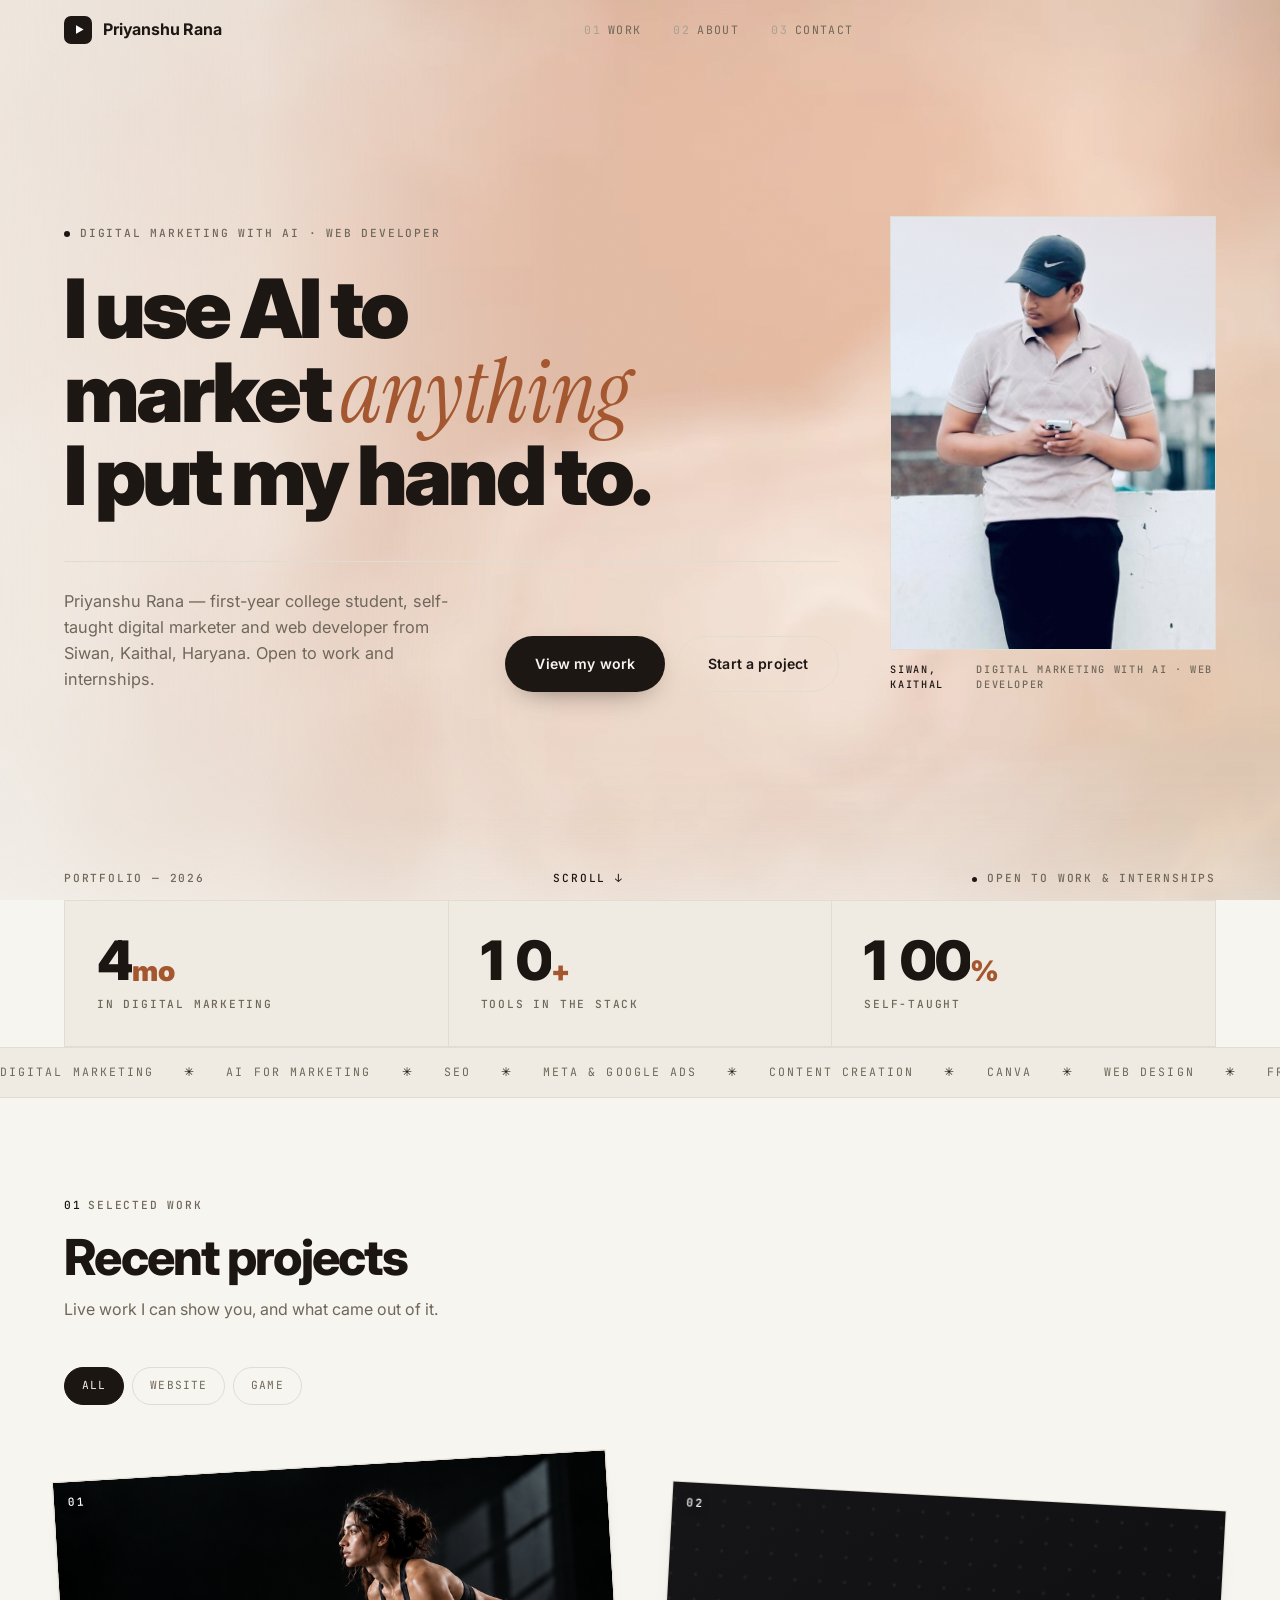
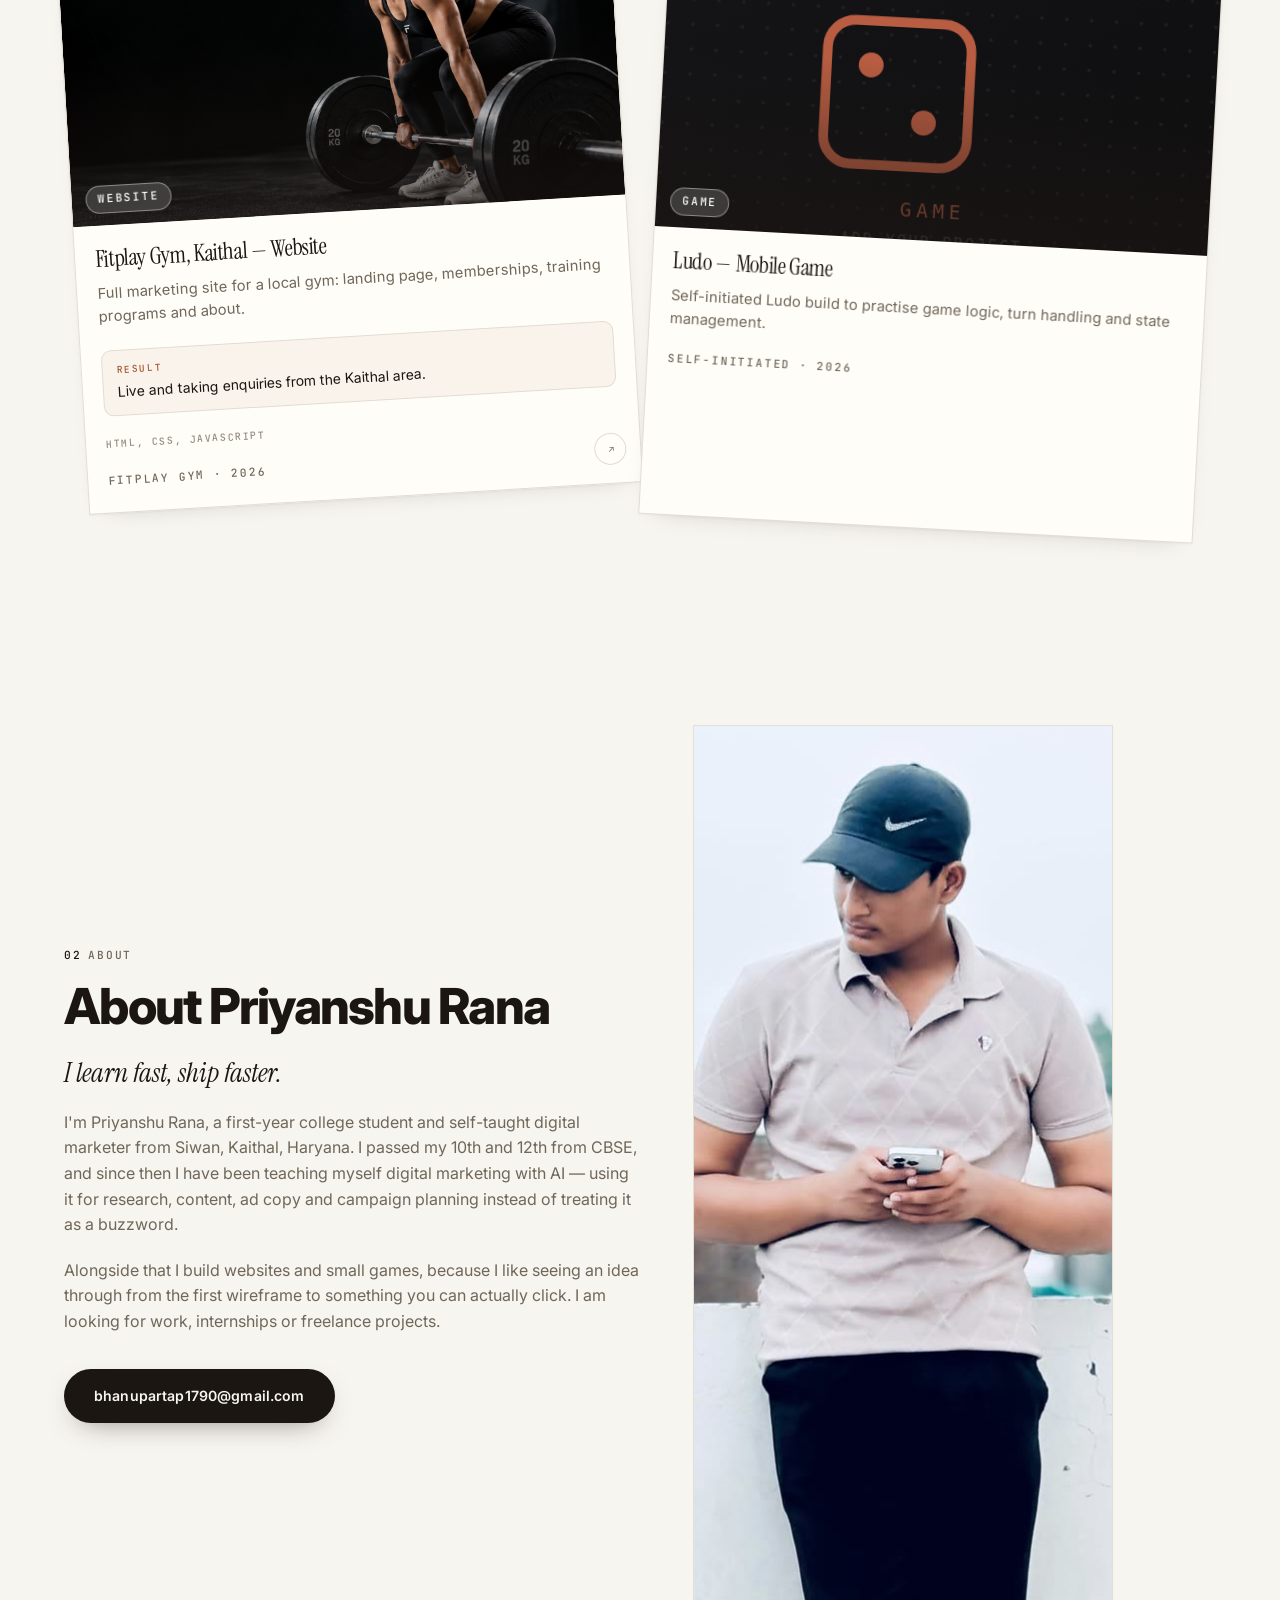
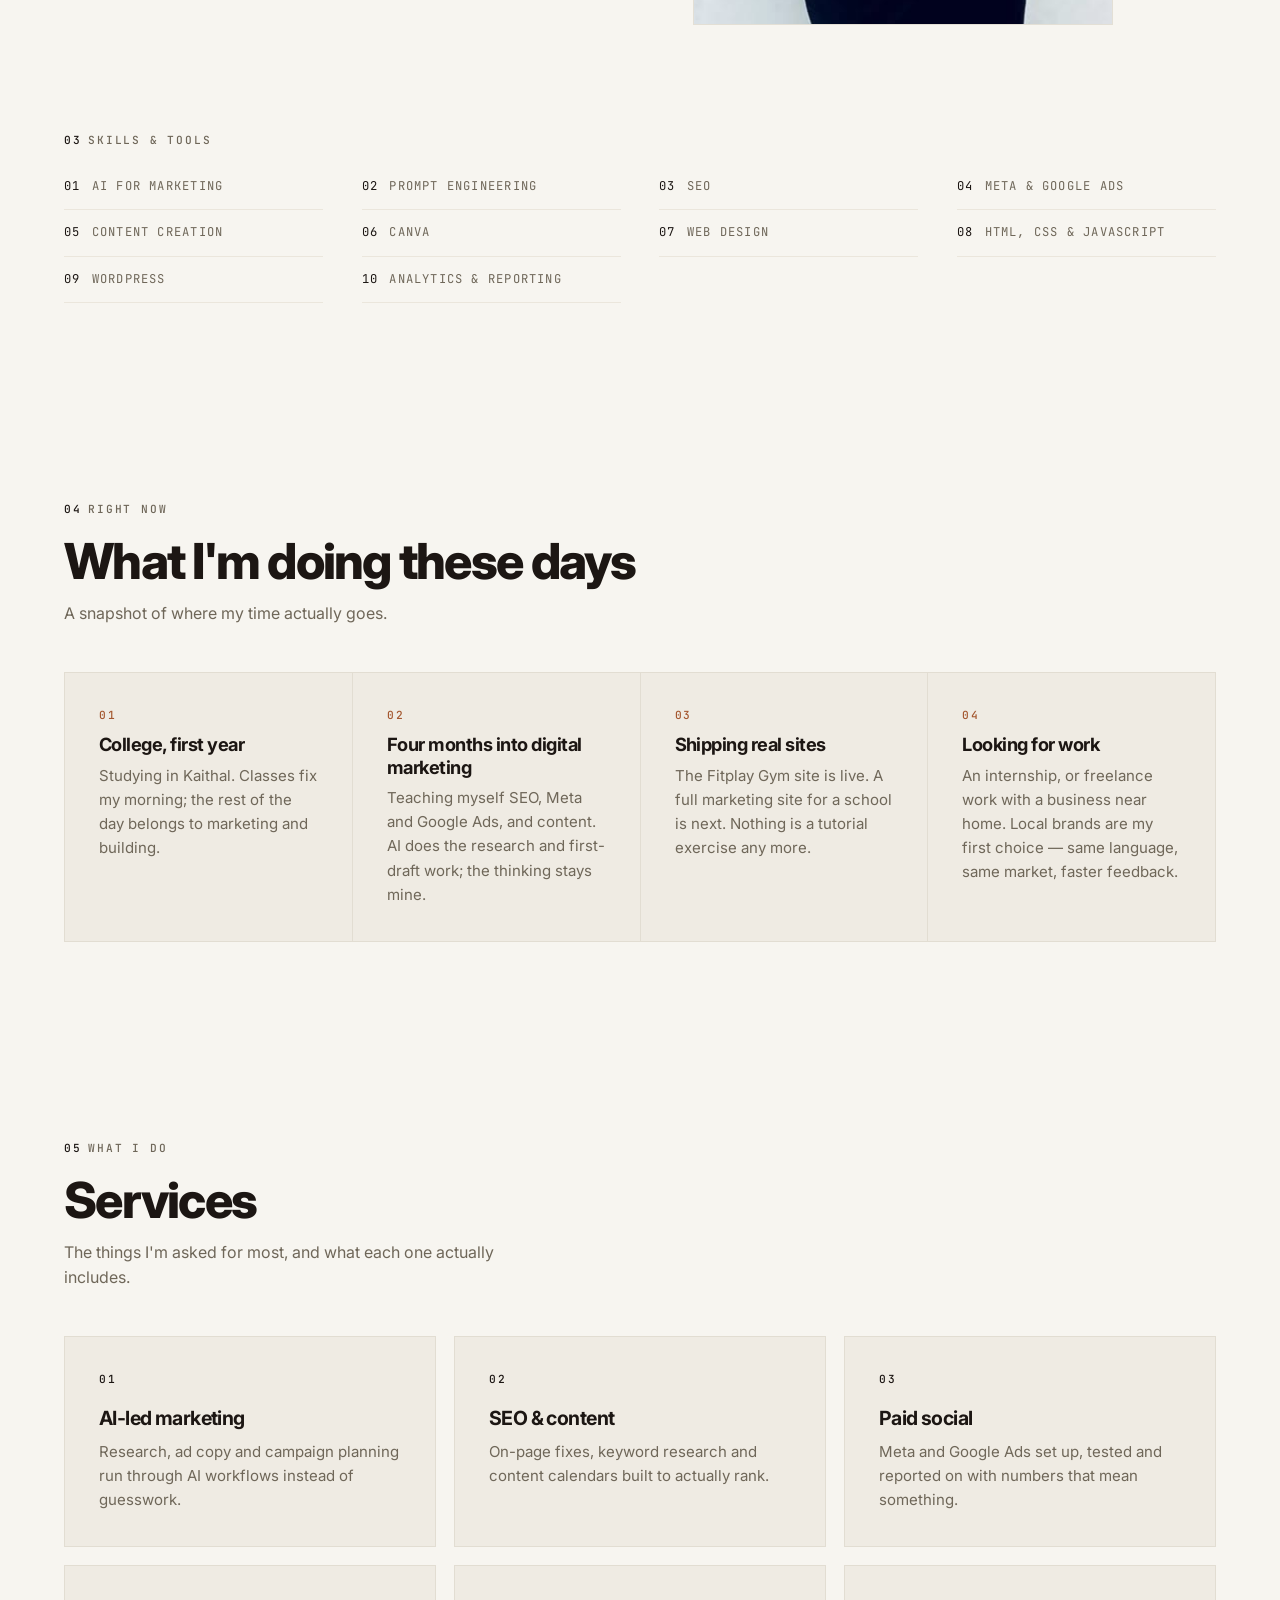
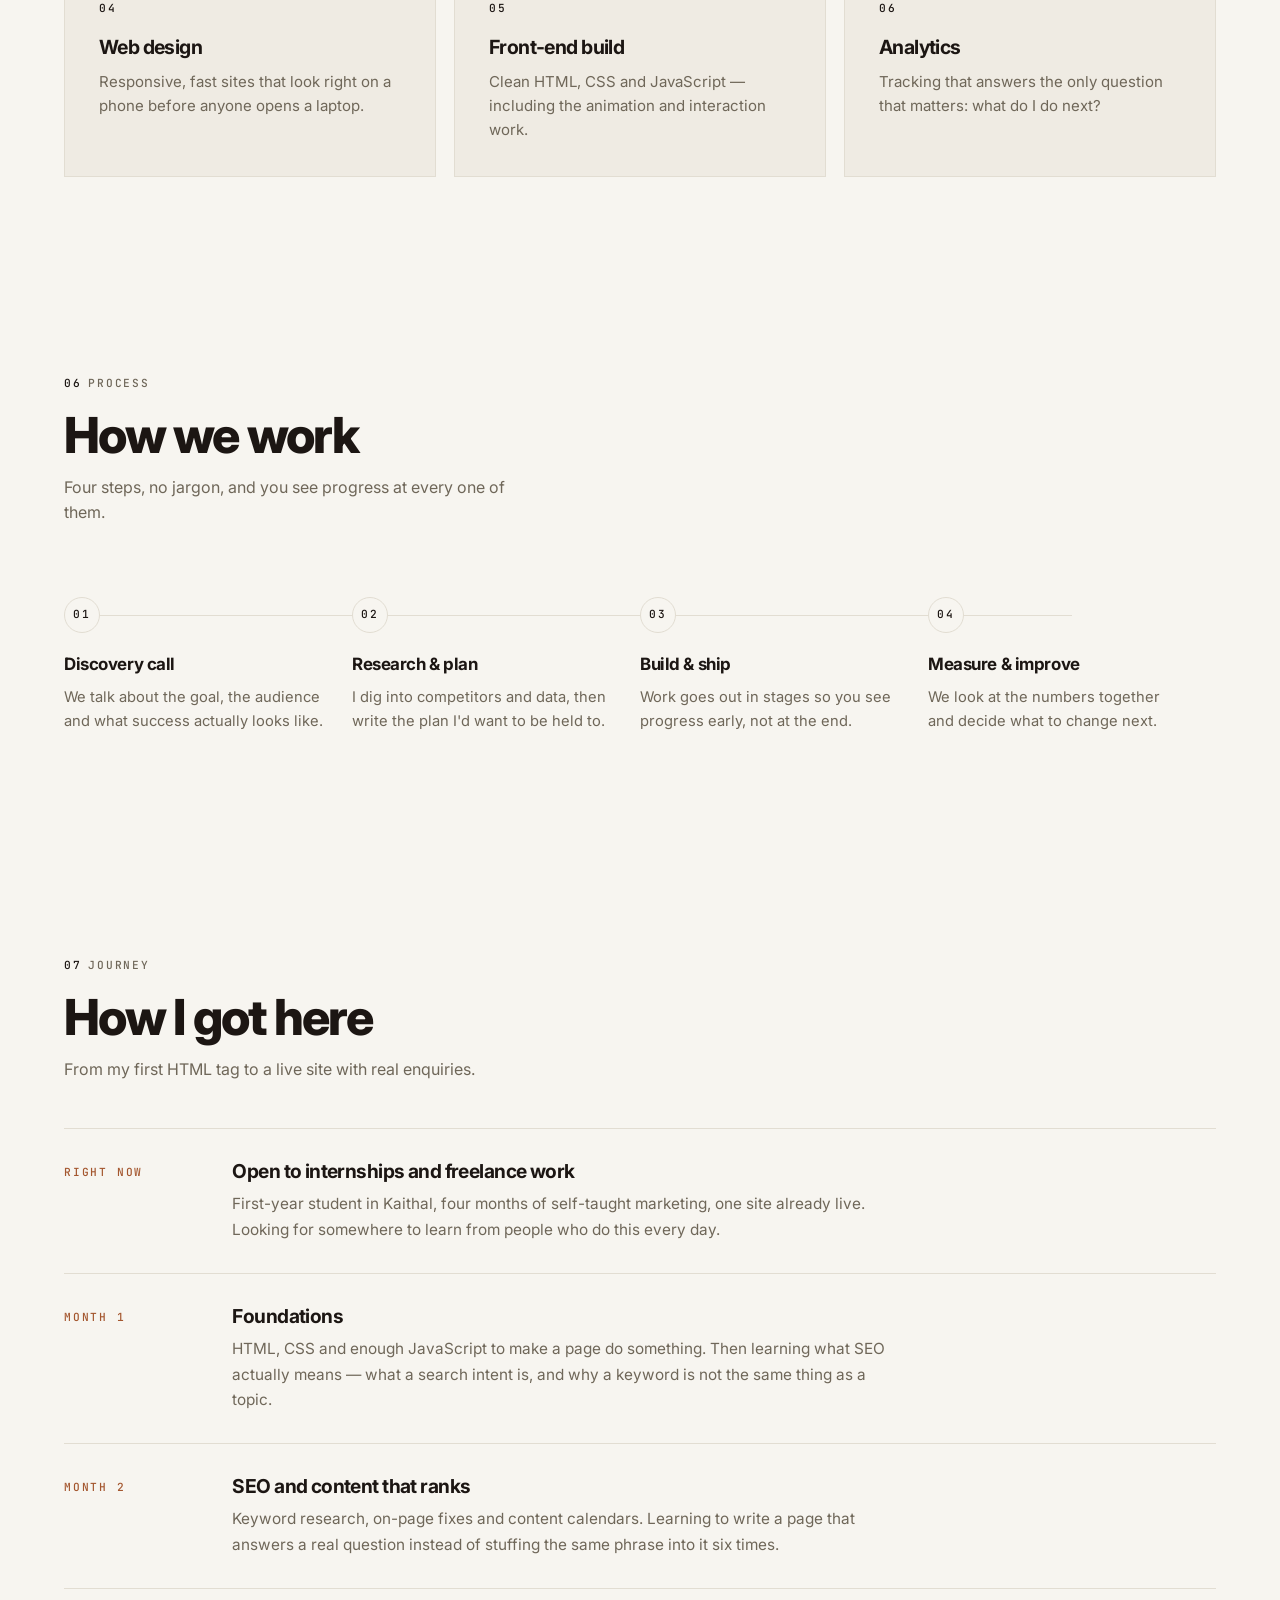
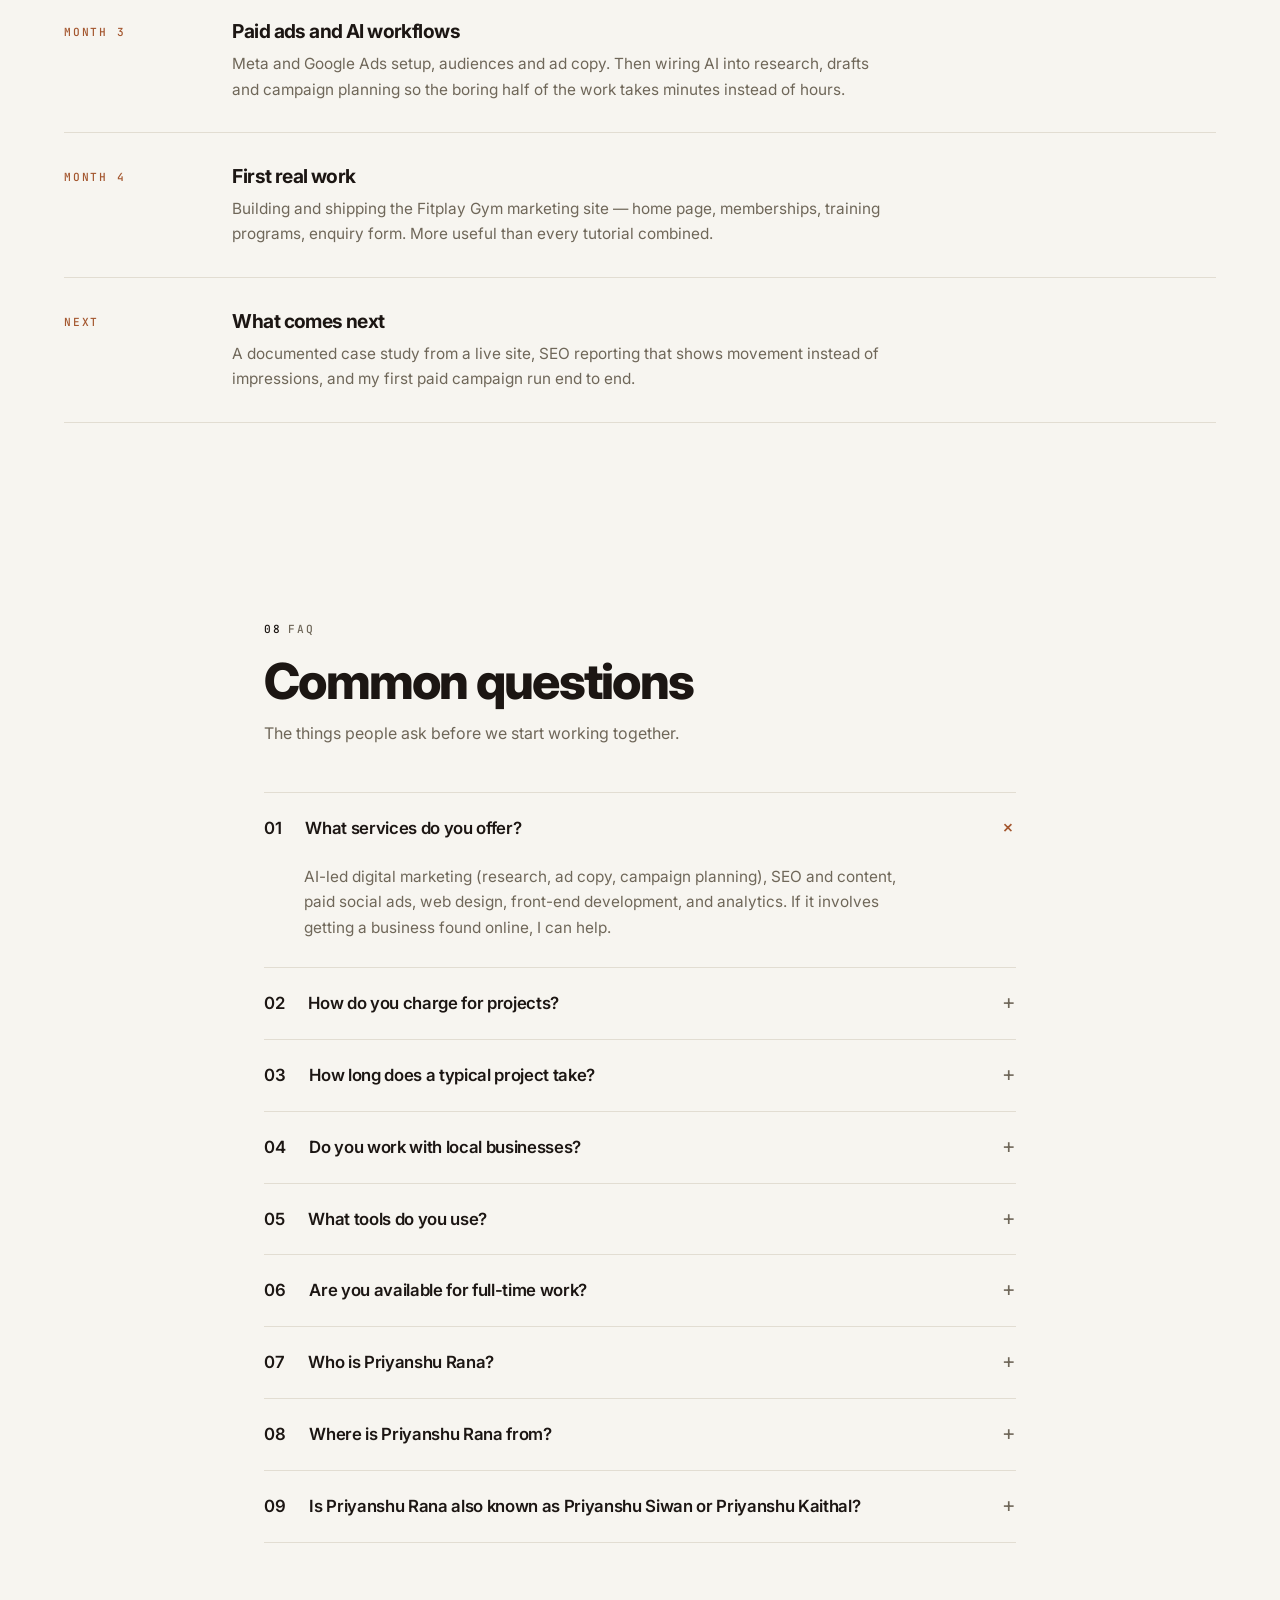
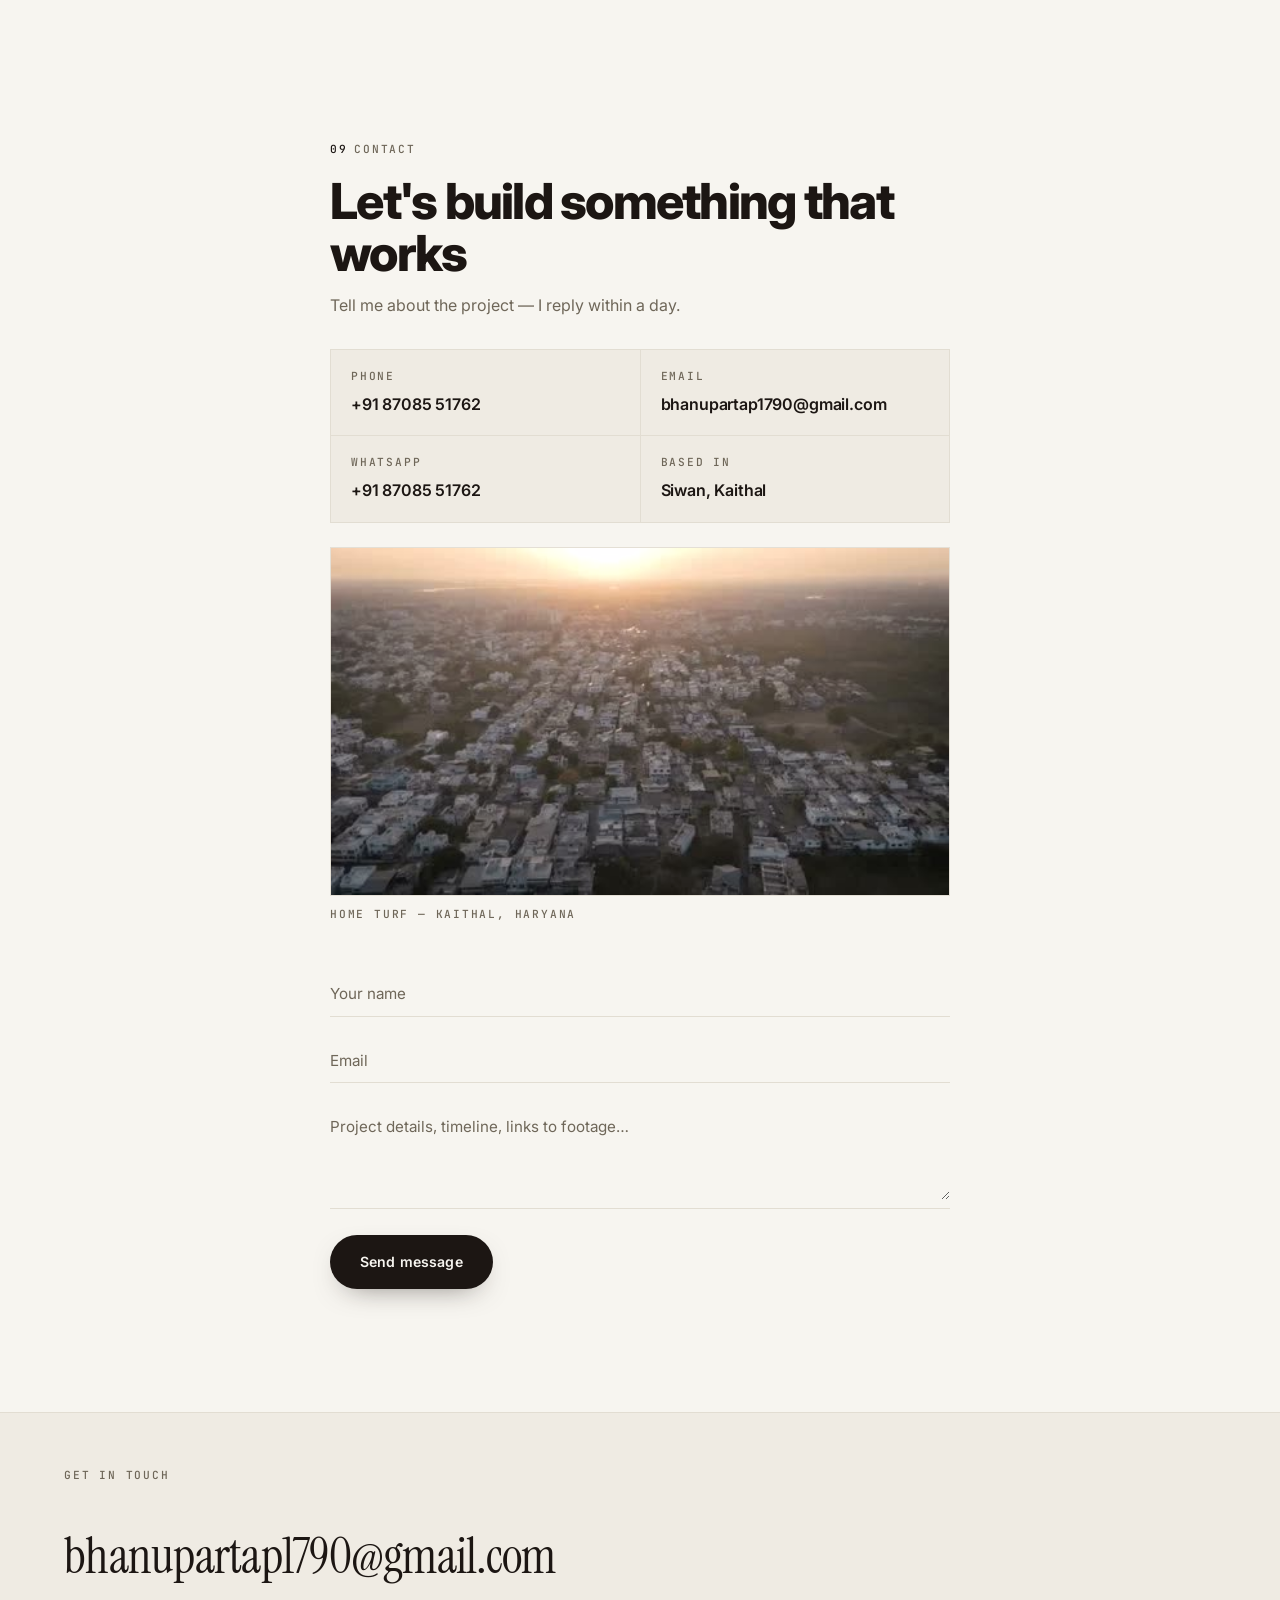
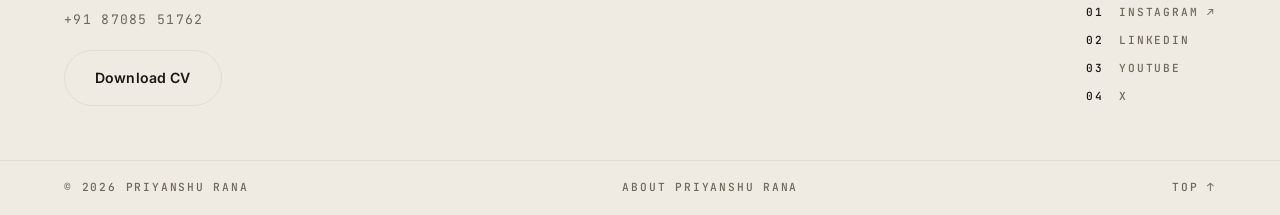
==== commit ed8e0f7b: "Fix priyanshu-rana avatar crop (anchor face) + bump config.js cache stamp" ====
--- a/index.html
+++ b/index.html
@@ -711,7 +711,7 @@
   </div>
 </div>
 
-<script src="js/config.js?v=4"></script>
+<script src="js/config.js?v=5"></script>
 <script src="data/projects.js?v=2"></script>
 <script src="js/aurora.js?v=2"></script>
 <script src="js/main.js?v=4"></script>
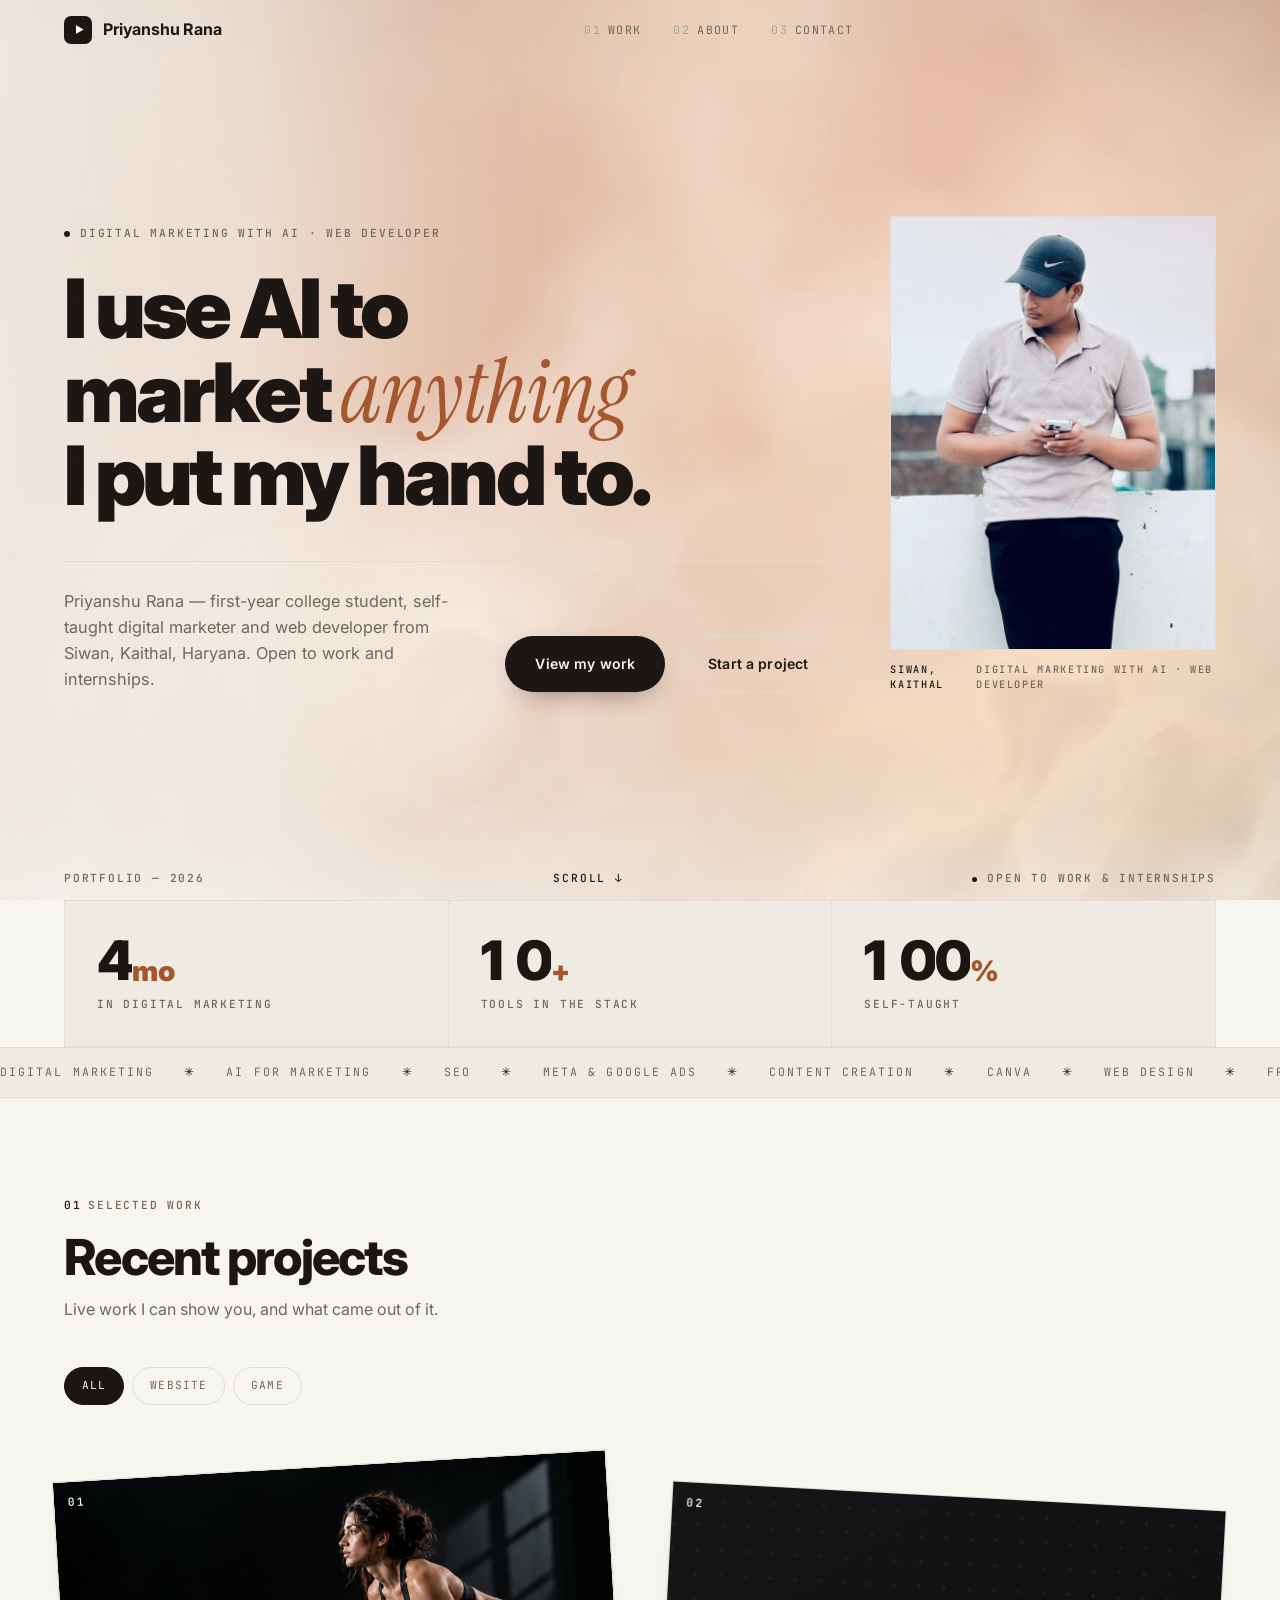
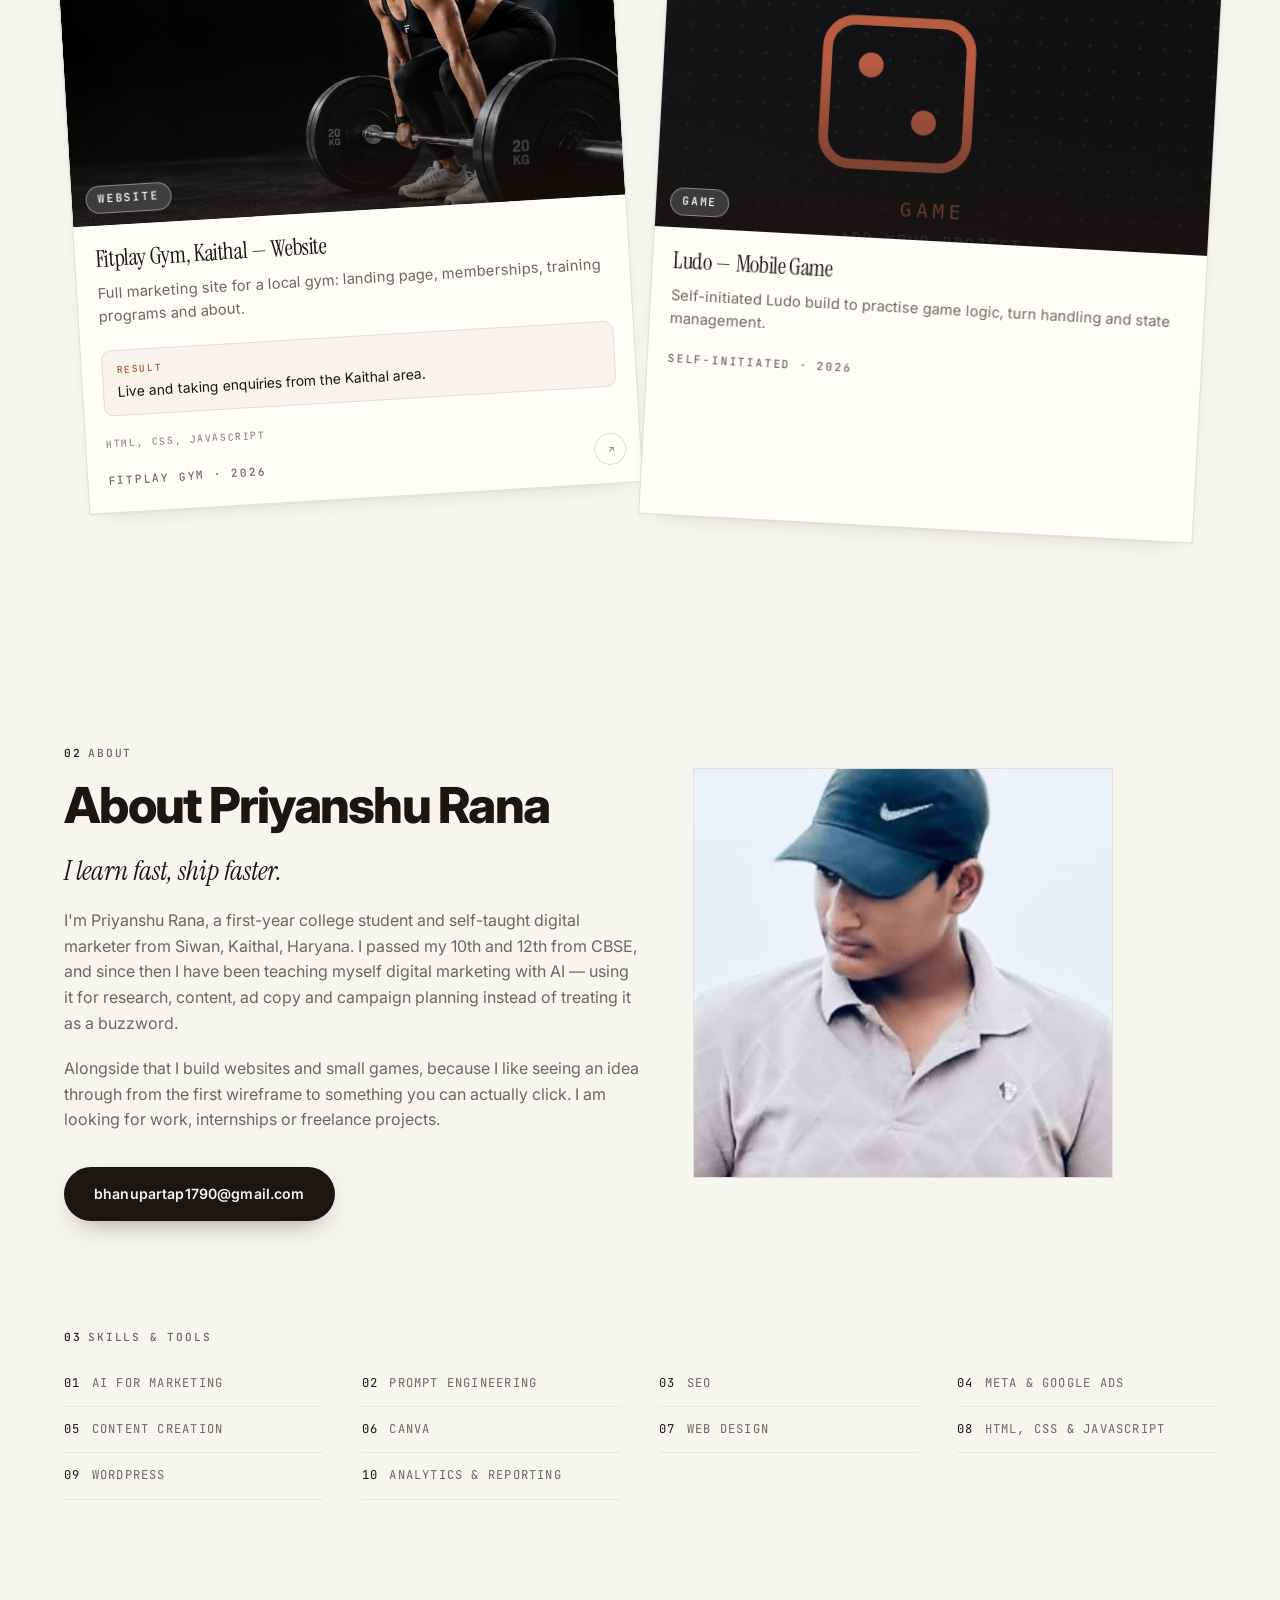
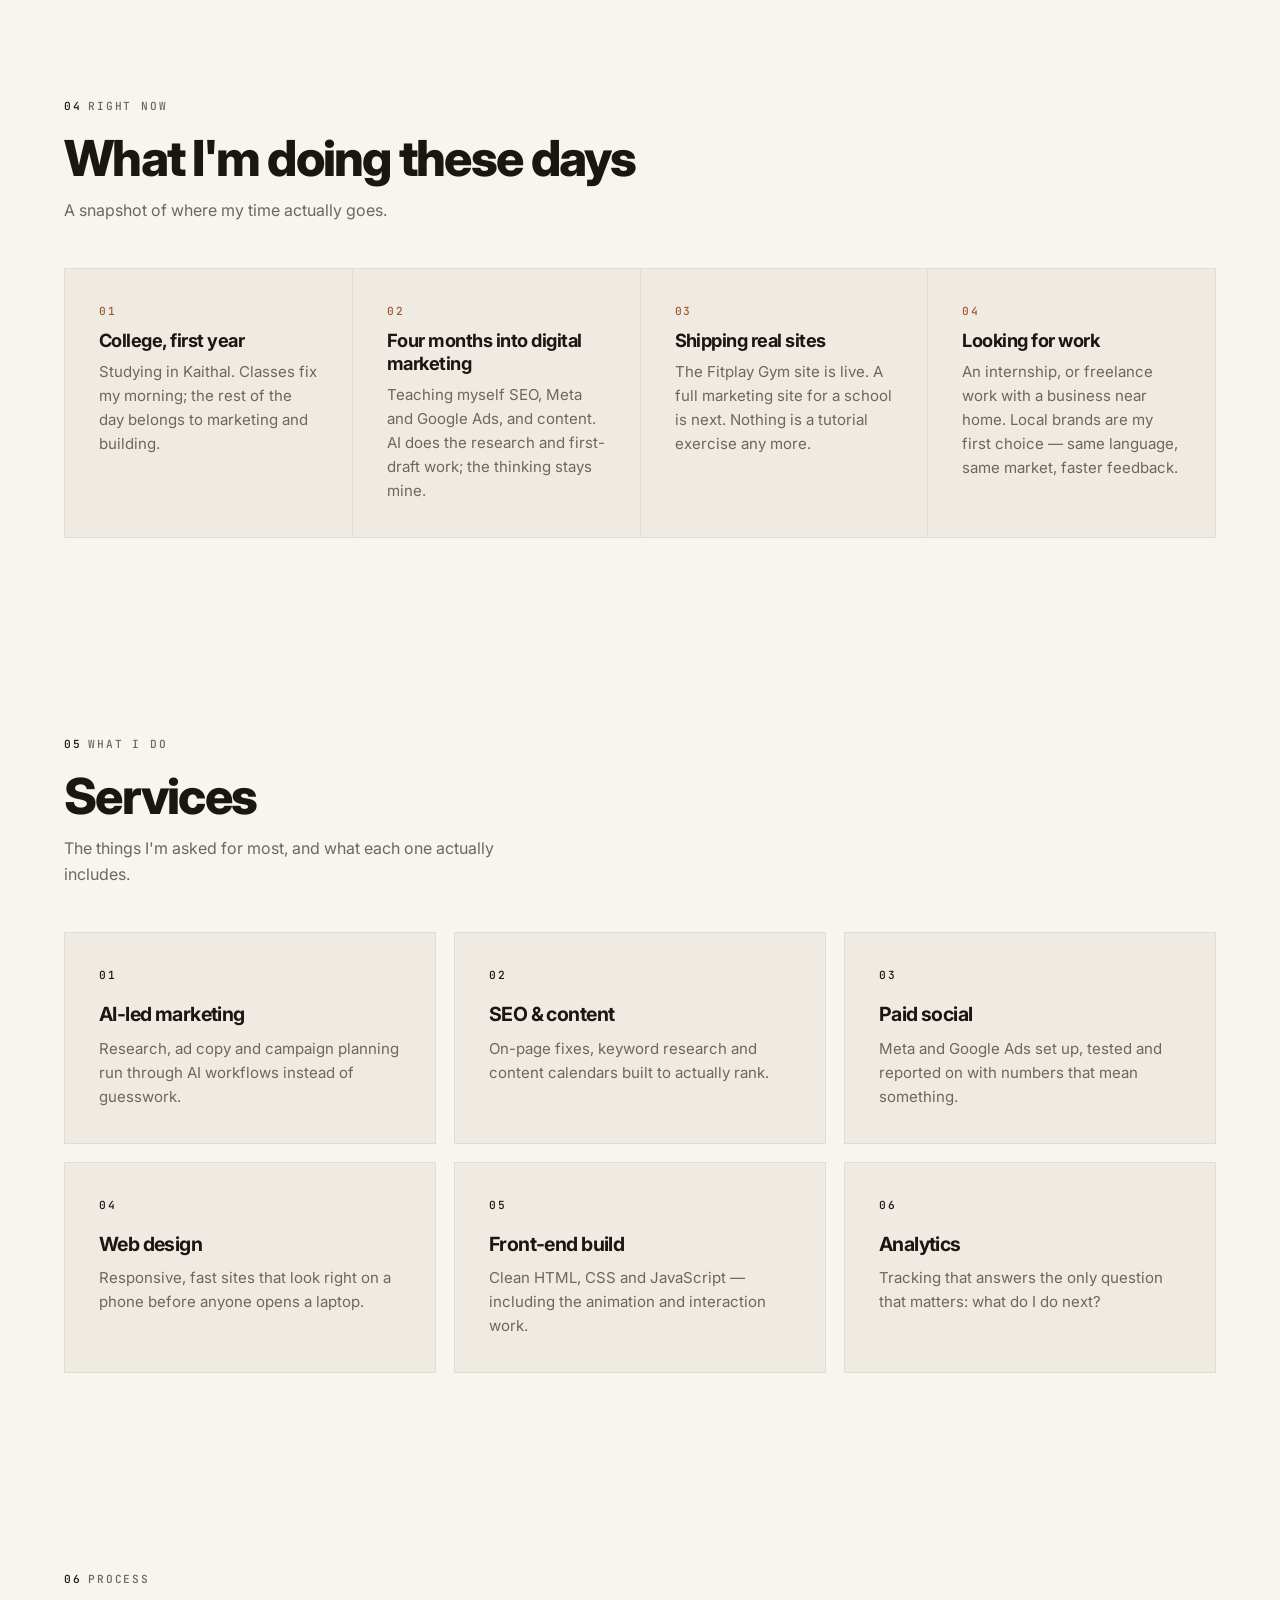
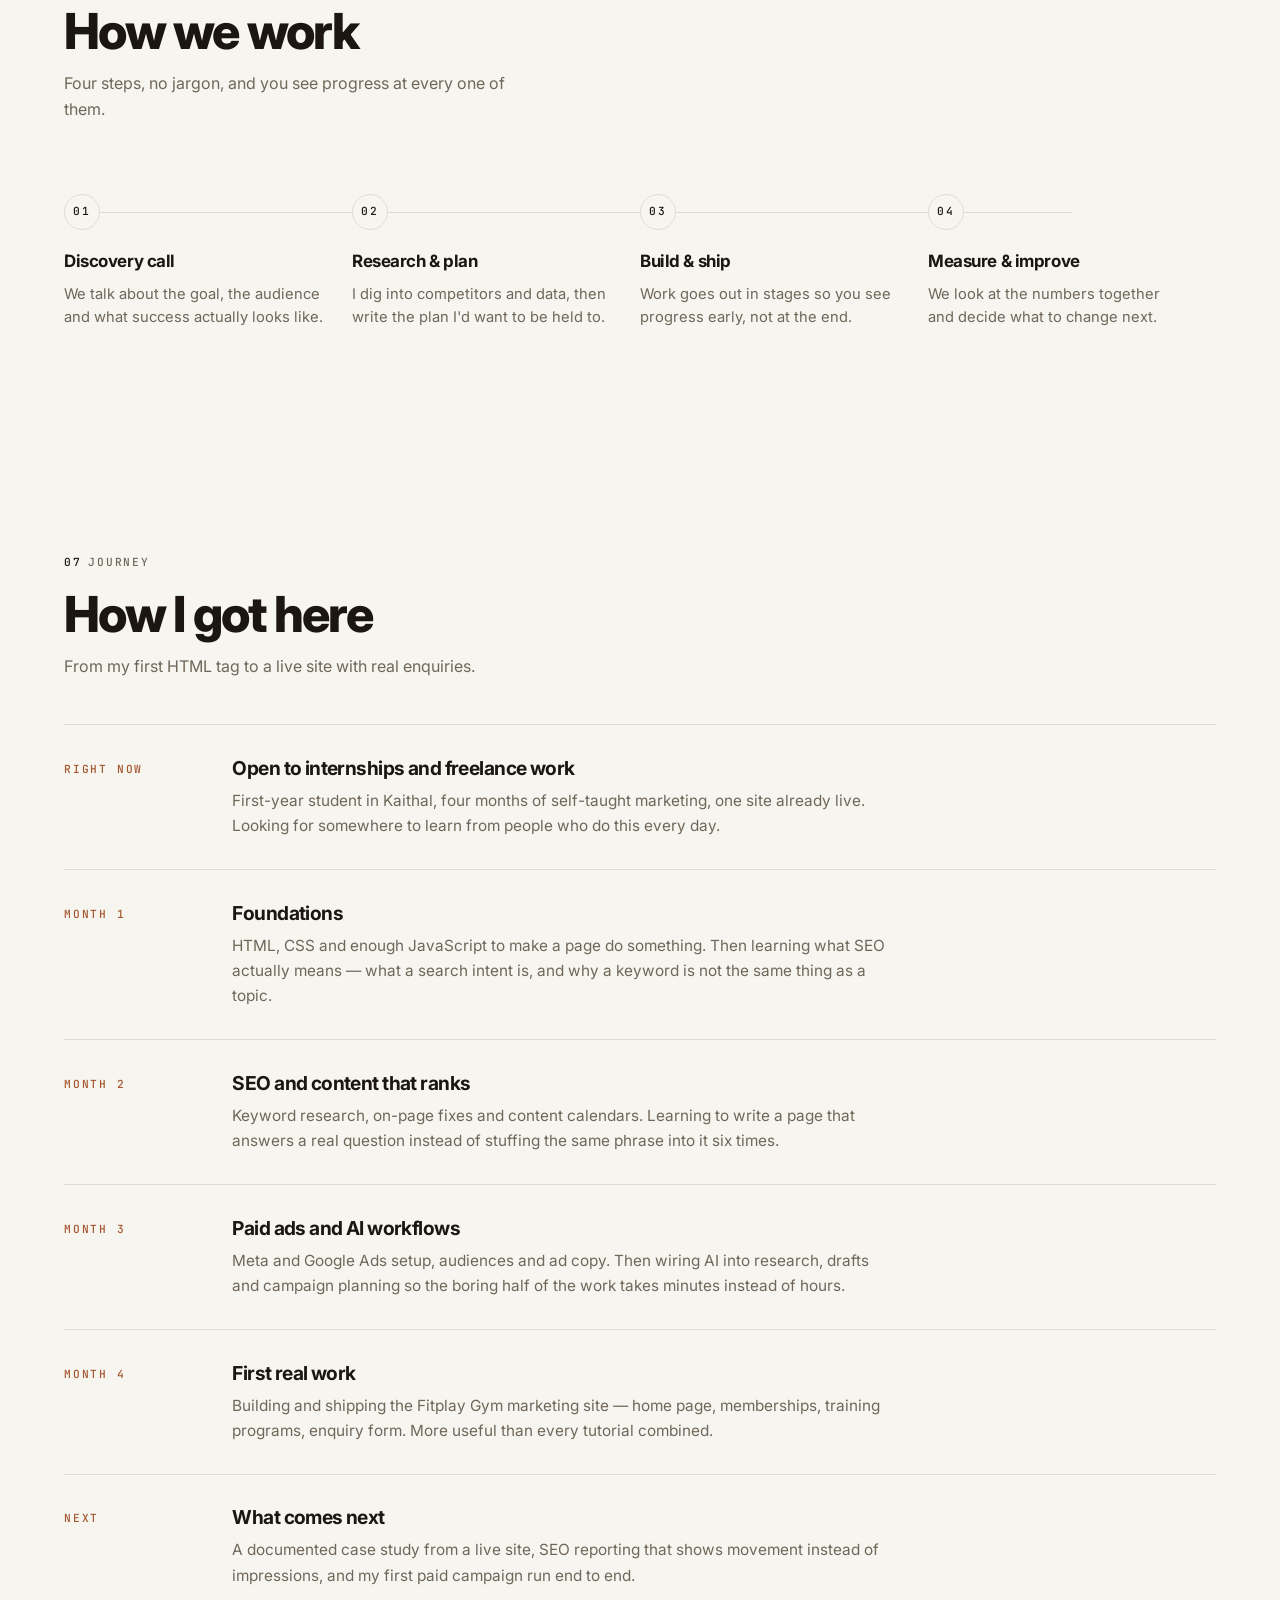
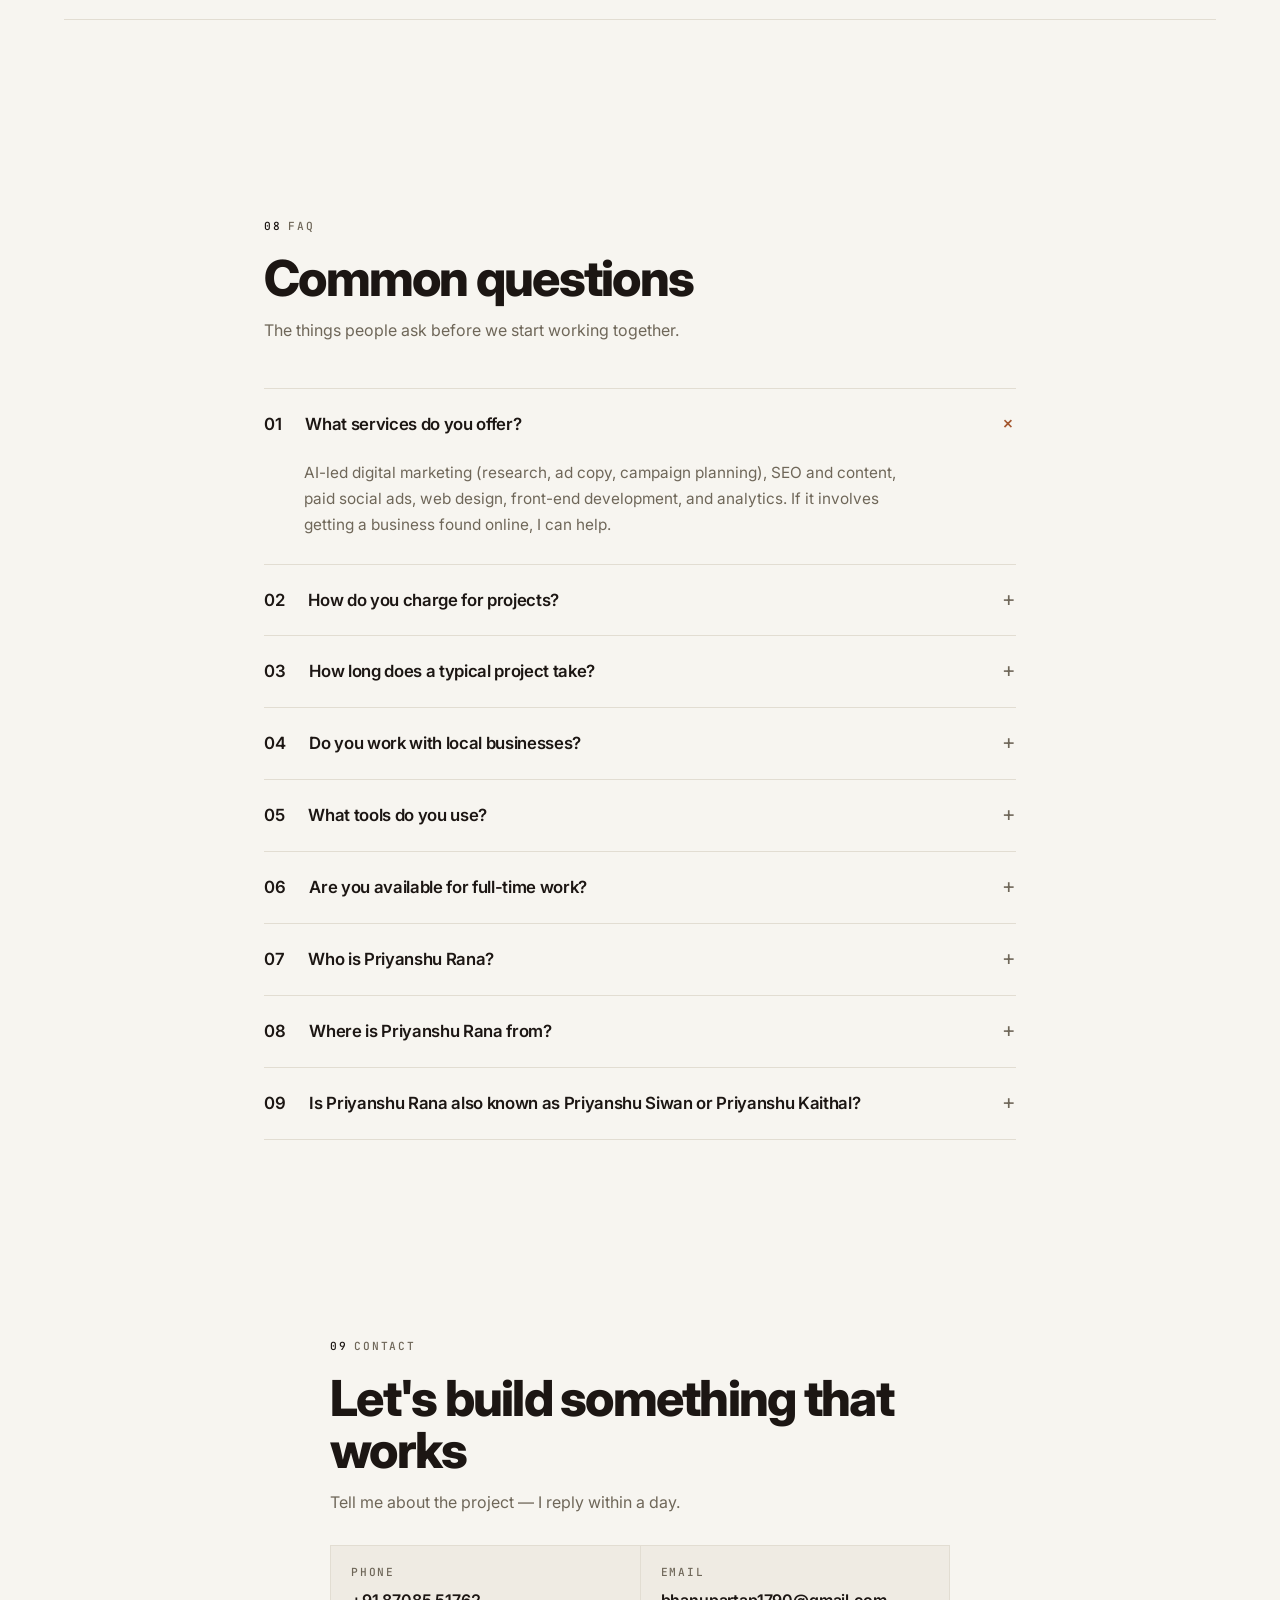
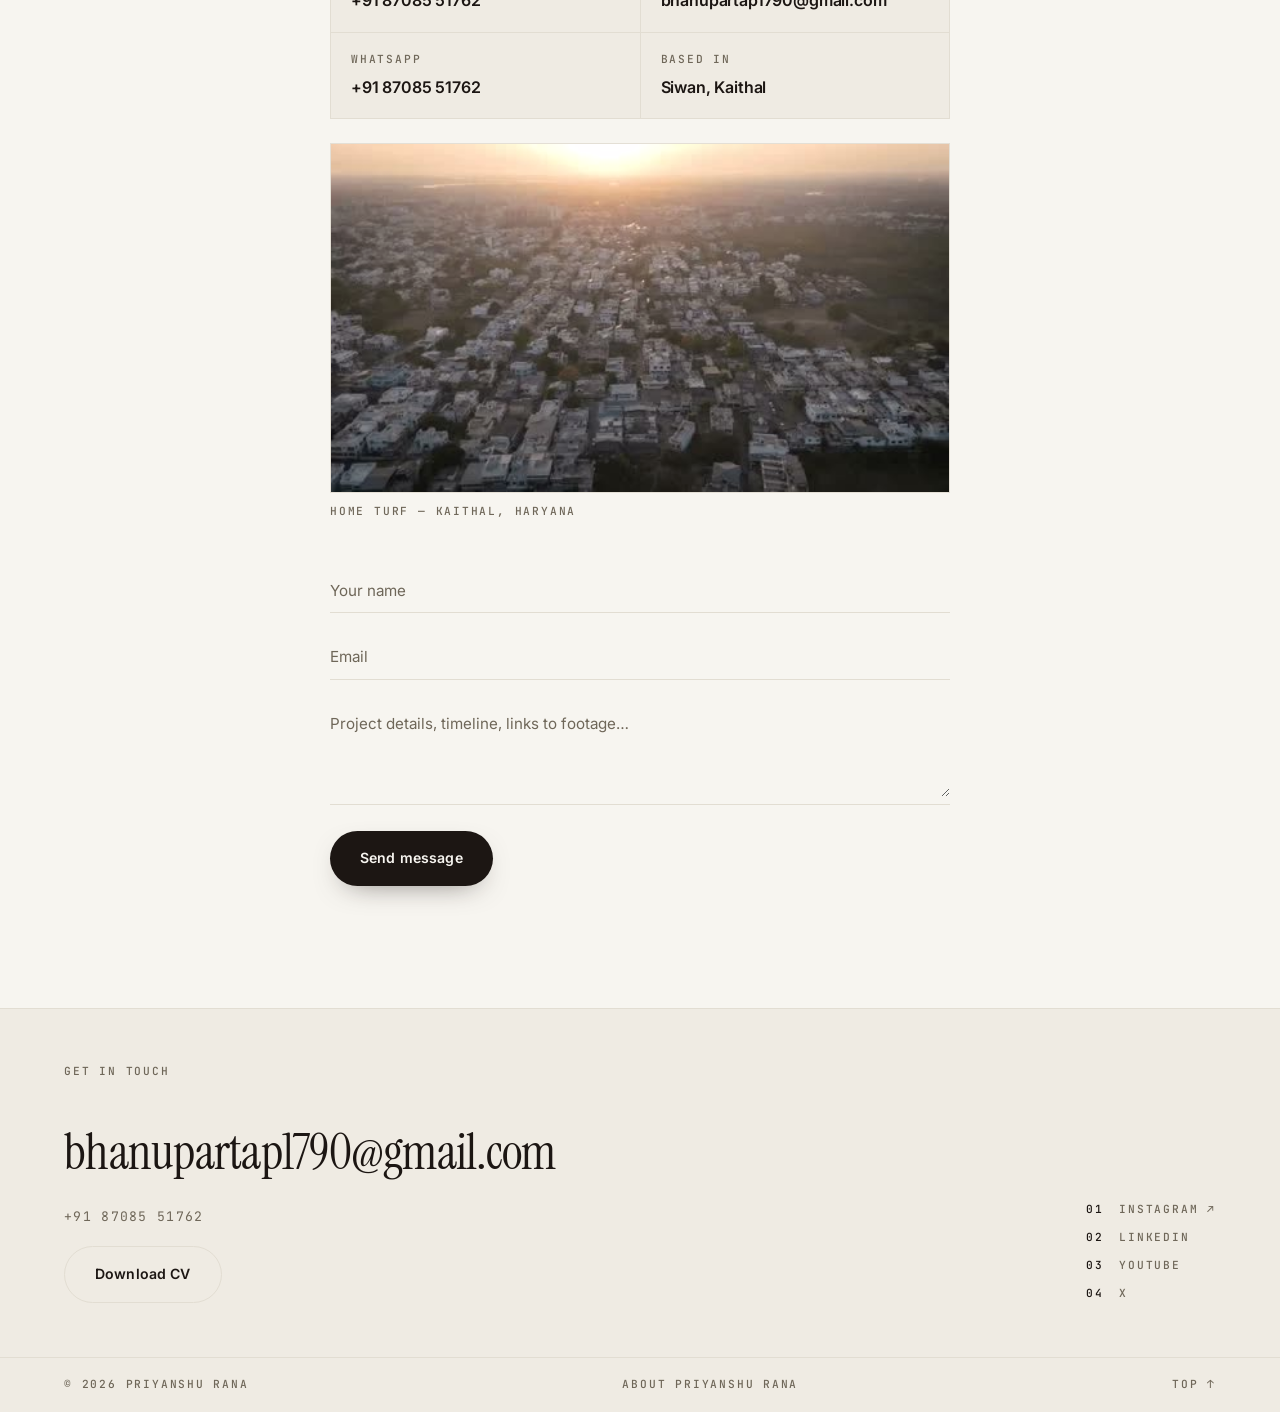
==== commit 57eb047d: "About section: use dedicated upper-body portrait crop (no legs)" ====
--- a/index.html
+++ b/index.html
@@ -357,7 +357,7 @@
     <div class="about-photos reveal" data-delay="1">
       <div class="photo-grid">
         <figure class="about-photo about-photo--main">
-          <img src="assets/photos/portrait.jpg?v=2" alt="Priyanshu Rana portrait" loading="lazy" width="720" height="900" />
+          <img src="assets/photos/portrait-about.jpg" alt="Priyanshu Rana portrait" loading="lazy" width="328" height="410" />
         </figure>
         
       </div>
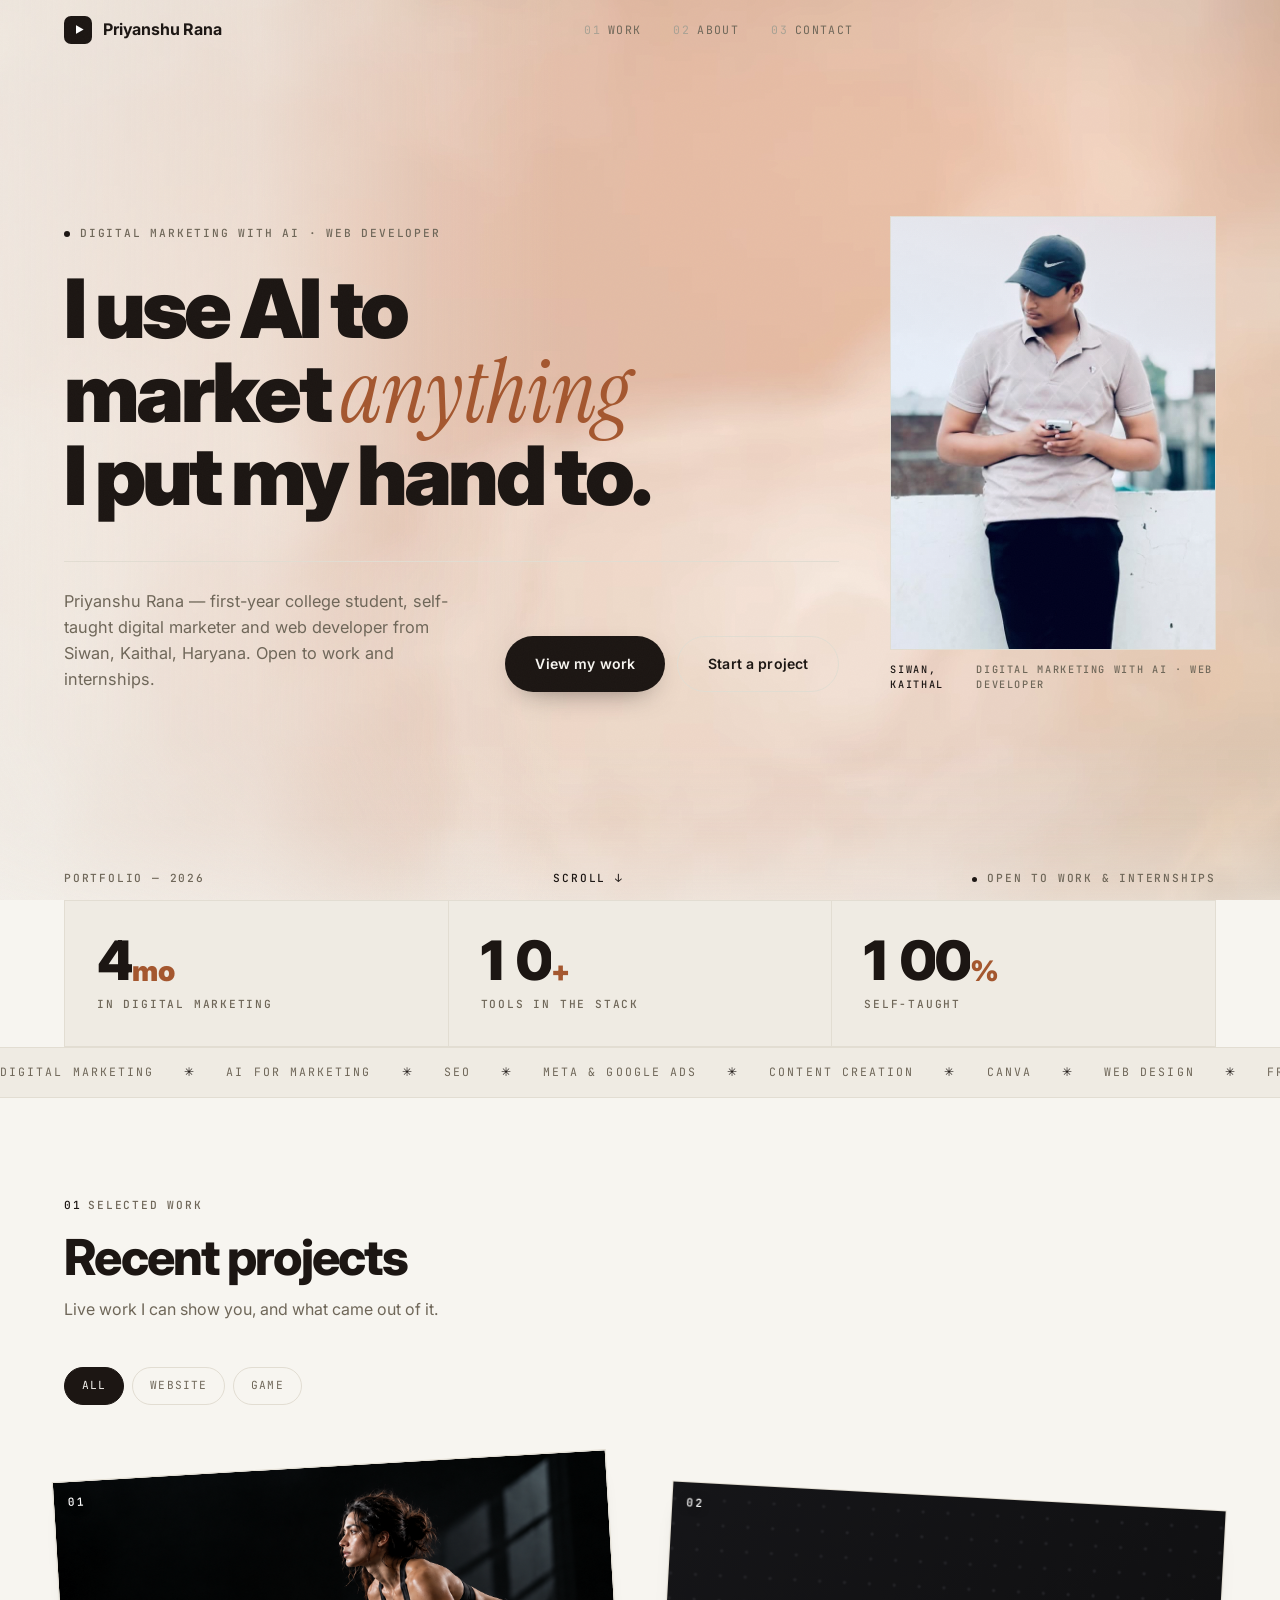
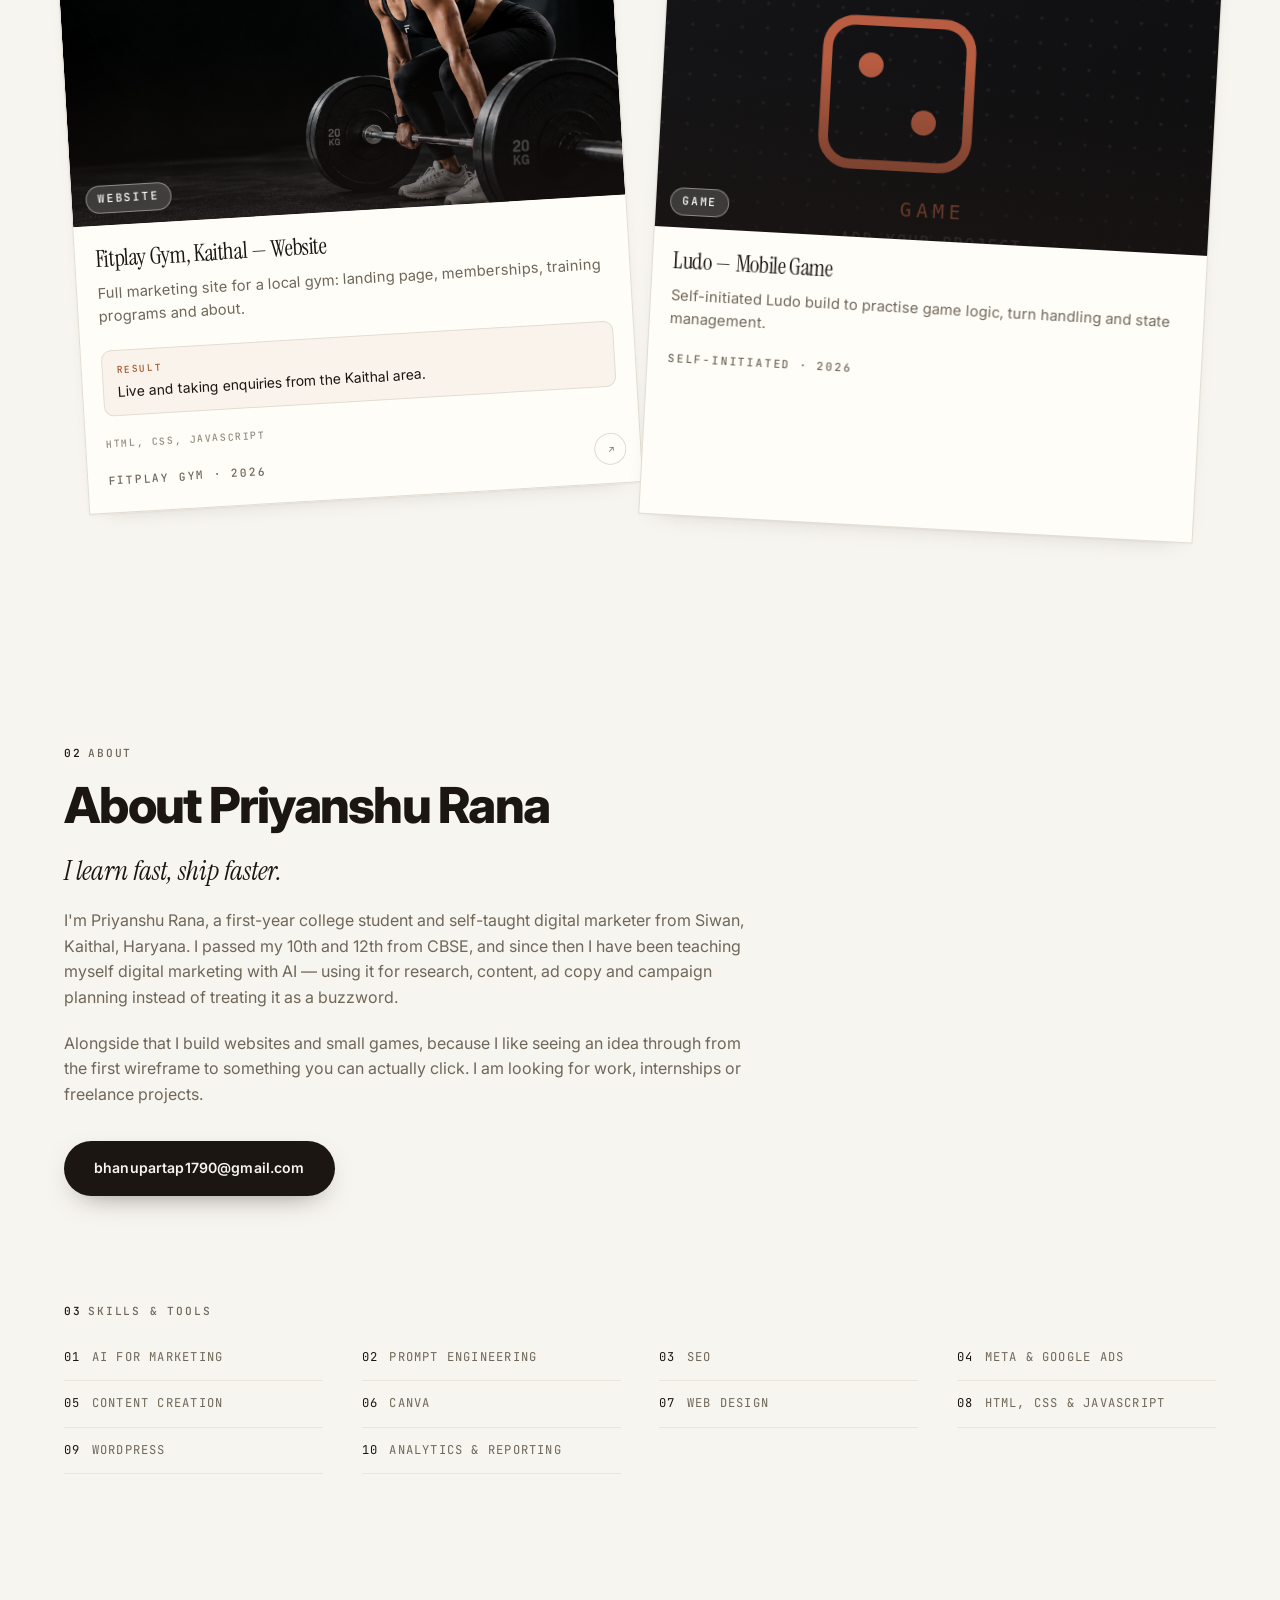
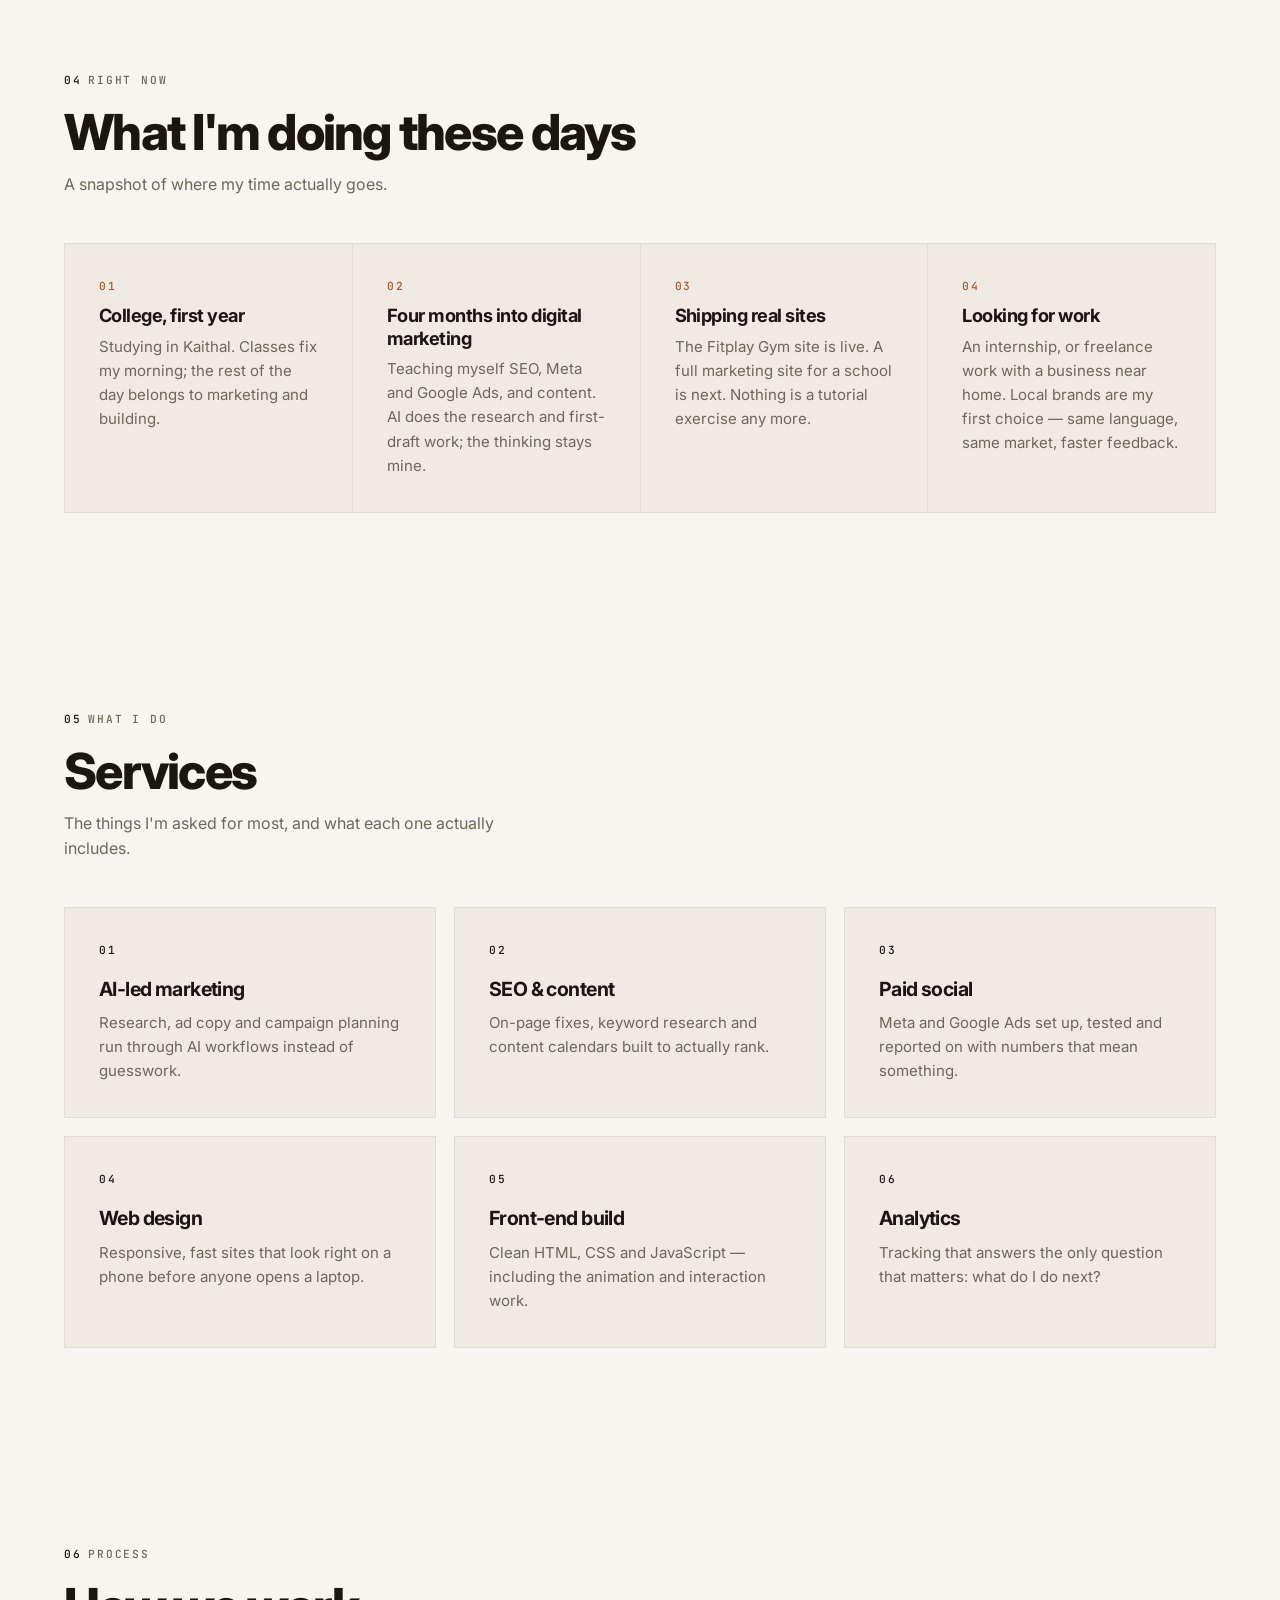
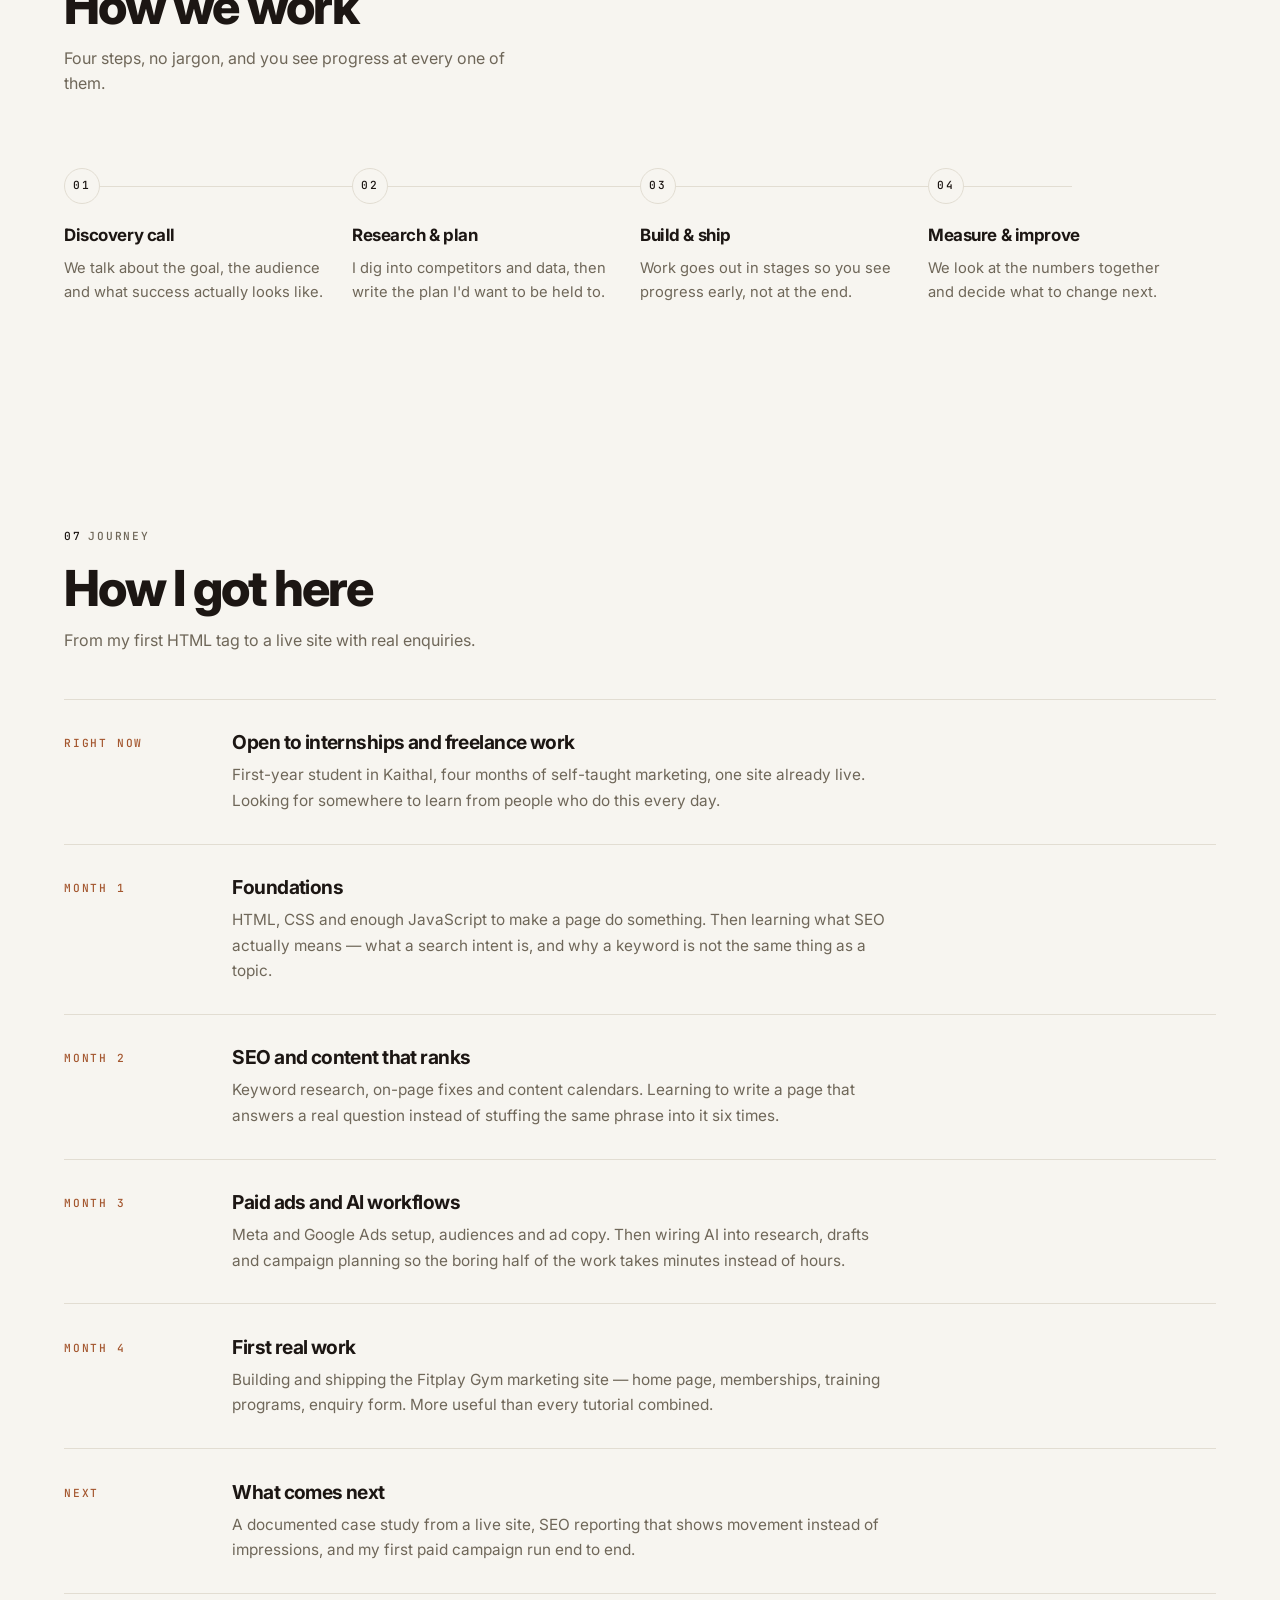
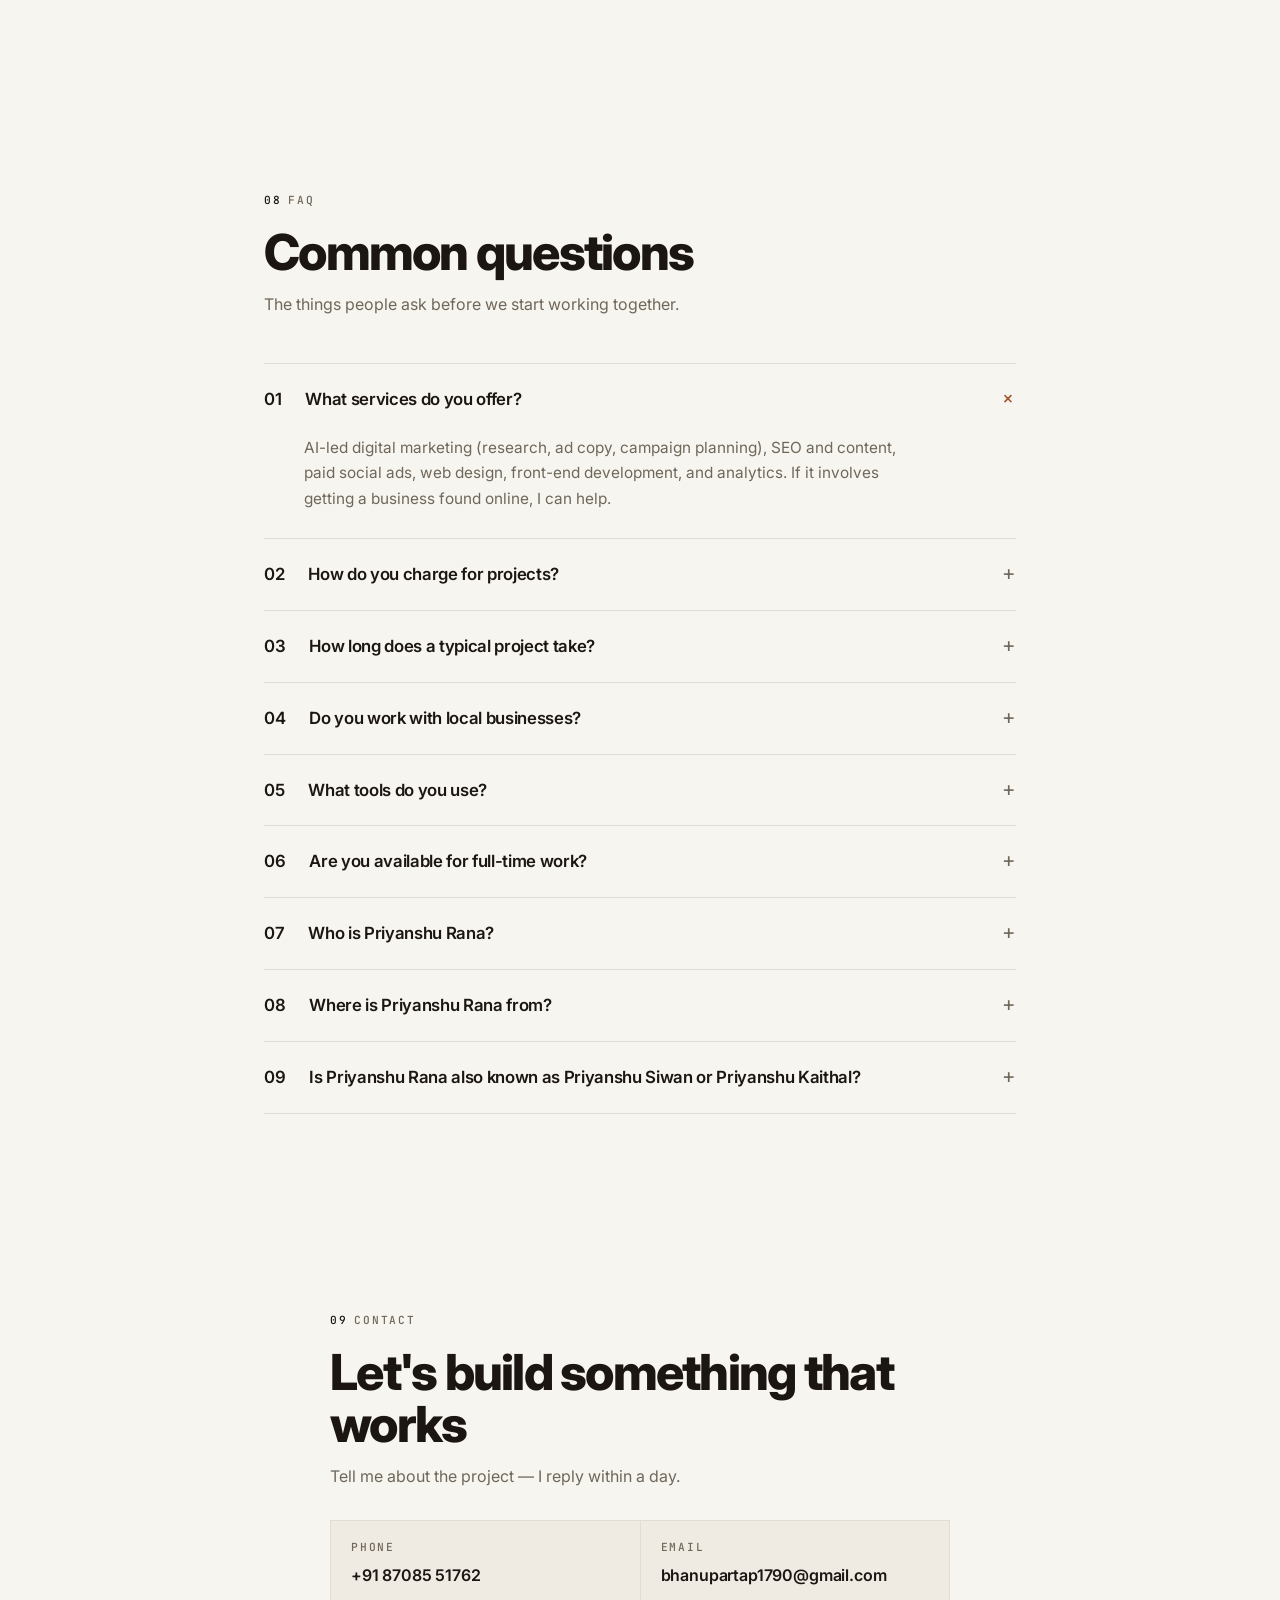
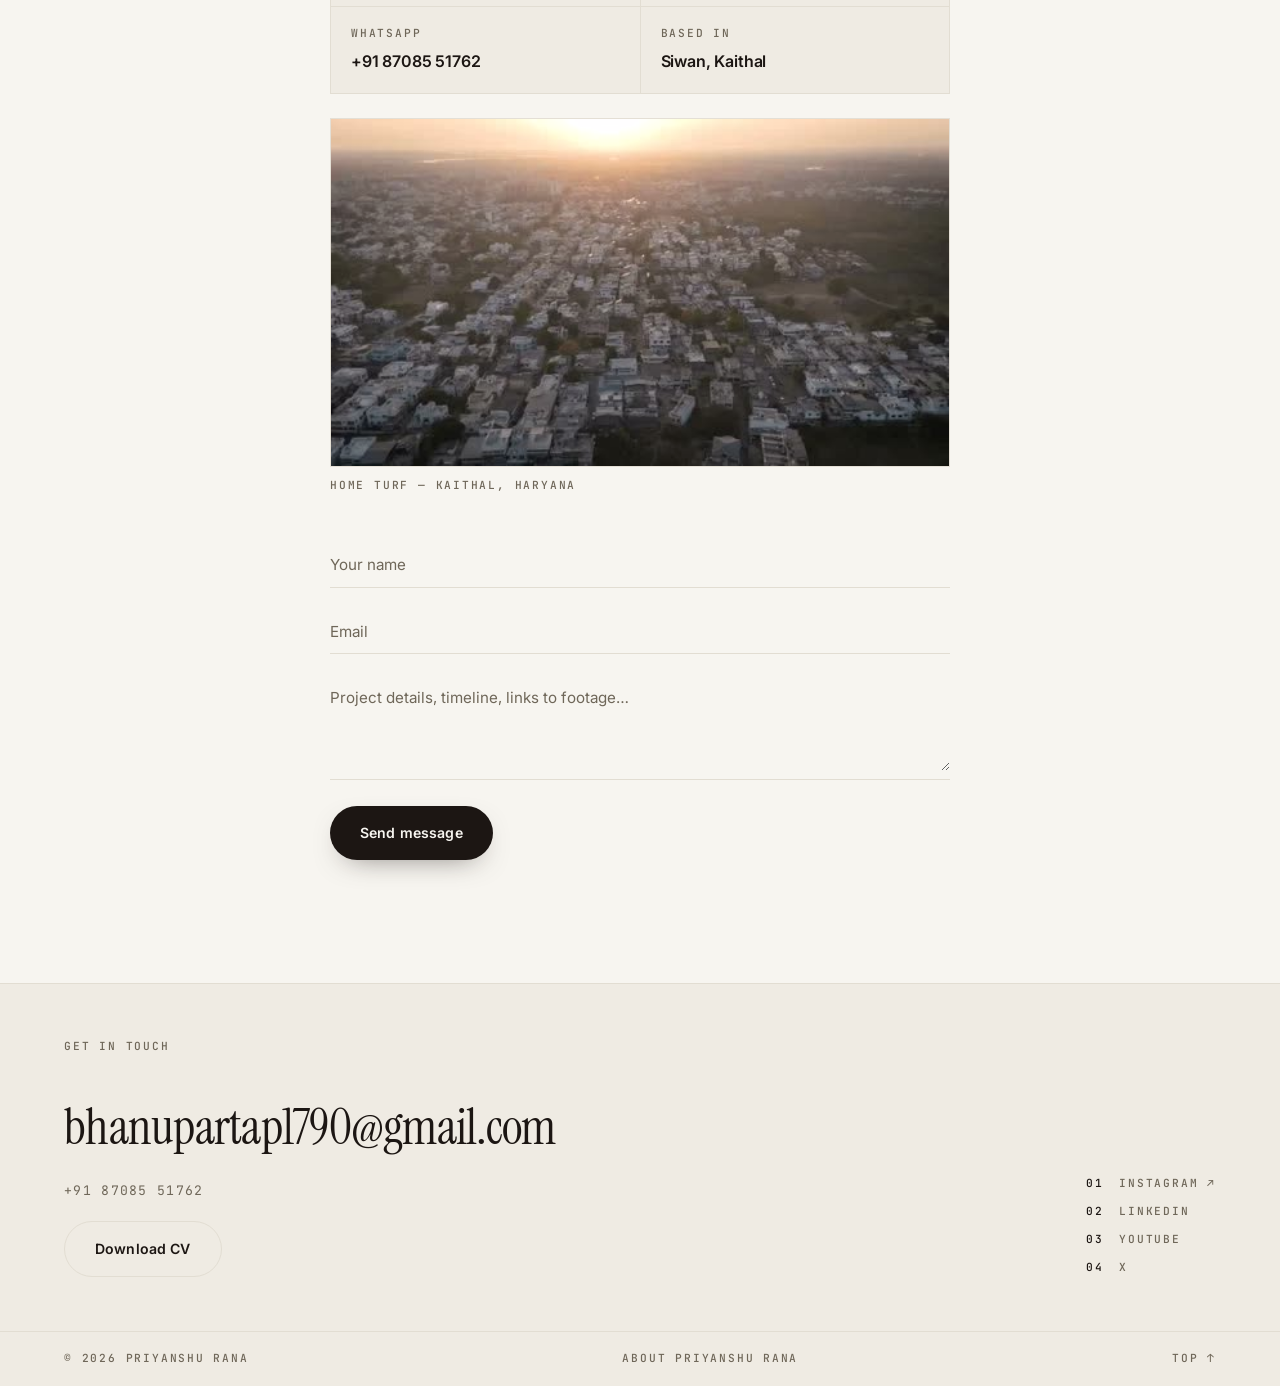
==== commit ee47be0a: "Remove About-section photo; single-column About text" ====
--- a/index.html
+++ b/index.html
@@ -42,7 +42,7 @@
          URL change is guaranteed to invalidate it. Keep these in sync with the
          assets they point at, or stale CSS/JS will survive a reload. -->
     <link rel="preload" as="image" href="assets/hero-poster.jpg?v=2" fetchpriority="high" />
-    <link rel="stylesheet" href="css/style.css?v=7" />
+    <link rel="stylesheet" href="css/style.css?v=8" />
 <link rel="icon" href="data:image/svg+xml,%3Csvg xmlns='http://www.w3.org/2000/svg' viewBox='0 0 32 32'%3E%3Crect width='32' height='32' rx='8' fill='%231c1613'/%3E%3Cpath d='M13 10l9 6-9 6z' fill='%23f7f5f0'/%3E%3C/svg%3E" />
 
 <script type="application/ld+json">
@@ -354,15 +354,6 @@
       <a class="btn btn-primary" data-cfg-mail href="mailto:bhanupartap1790@gmail.com">Start a project</a>
     </div>
 
-    <div class="about-photos reveal" data-delay="1">
-      <div class="photo-grid">
-        <figure class="about-photo about-photo--main">
-          <img src="assets/photos/portrait-about.jpg" alt="Priyanshu Rana portrait" loading="lazy" width="328" height="410" />
-        </figure>
-        
-      </div>
-    </div>
-
     <div class="about-skills reveal">
       <p class="mono label"><span class="num">03</span> Skills &amp; tools</p>
       <ul class="skills" id="skills">
--- a/css/style.css
+++ b/css/style.css
@@ -538,38 +538,17 @@
 
 /* ---------- about ---------- */
 .about {
-  display: grid; grid-template-columns: 1.05fr 0.95fr; gap: clamp(30px, 4vw, 56px);
-  align-items: center; max-width: var(--max); margin: 0 auto;
-}
+  display: grid; grid-template-columns: minmax(0, 1fr); gap: clamp(30px, 4vw, 56px);
+  align-items: start; max-width: var(--max); margin: 0 auto;
+}
+.about-text { max-width: 70ch; }
 .about p { color: var(--muted); margin-top: 20px; }
 .about p strong { color: var(--text); font-weight: 600; }
 .about .lead { color: var(--text); font-size: clamp(1.25rem, 2.4vw, 1.7rem); line-height: 1.3; margin-top: 22px; }
 .about .btn { margin-top: 34px; }
 
-.about-photos { min-width: 0; }
 .about-skills { grid-column: 1 / -1; margin-top: clamp(28px, 4vh, 48px); }
 .about-skills .label { margin-bottom: 14px; }
-
-.about-photo { position: relative; margin: 0; }
-.about-photo img {
-  width: 100%; aspect-ratio: 4 / 5; object-fit: cover;
-  border: 1px solid var(--line); filter: saturate(0.9) contrast(1.02);
-  transition: filter 0.6s var(--ease);
-}
-.about-photo:hover img { filter: saturate(1.05) contrast(1.03); }
-
-/* One portrait, not three frames. Empty slots read as unfinished, so there
-   is exactly one photo here — add more to assets/photos/ when you have them. */
-.photo-grid { display: block; max-width: 420px; }
-.about-photo--main { grid-row: auto; }
-/* The portrait is already cropped face-first (upper body), so just keep the
-   default centre framing here — no extra offset needed. */
-.about-photo--main img { object-position: 50% 50%; }
-.about-photo img {
-  width: 100%; aspect-ratio: 4 / 5; object-fit: cover;
-  border: 1px solid var(--line); filter: saturate(0.9) contrast(1.02);
-  transition: filter 0.6s var(--ease);
-}
 
 .skills {
   list-style: none;
@@ -586,7 +565,6 @@
 
 @media (max-width: 900px) {
   .about { grid-template-columns: 1fr; }
-  .about-photos { max-width: 420px; }
 }
 
 /* ---------- stat band ---------- */
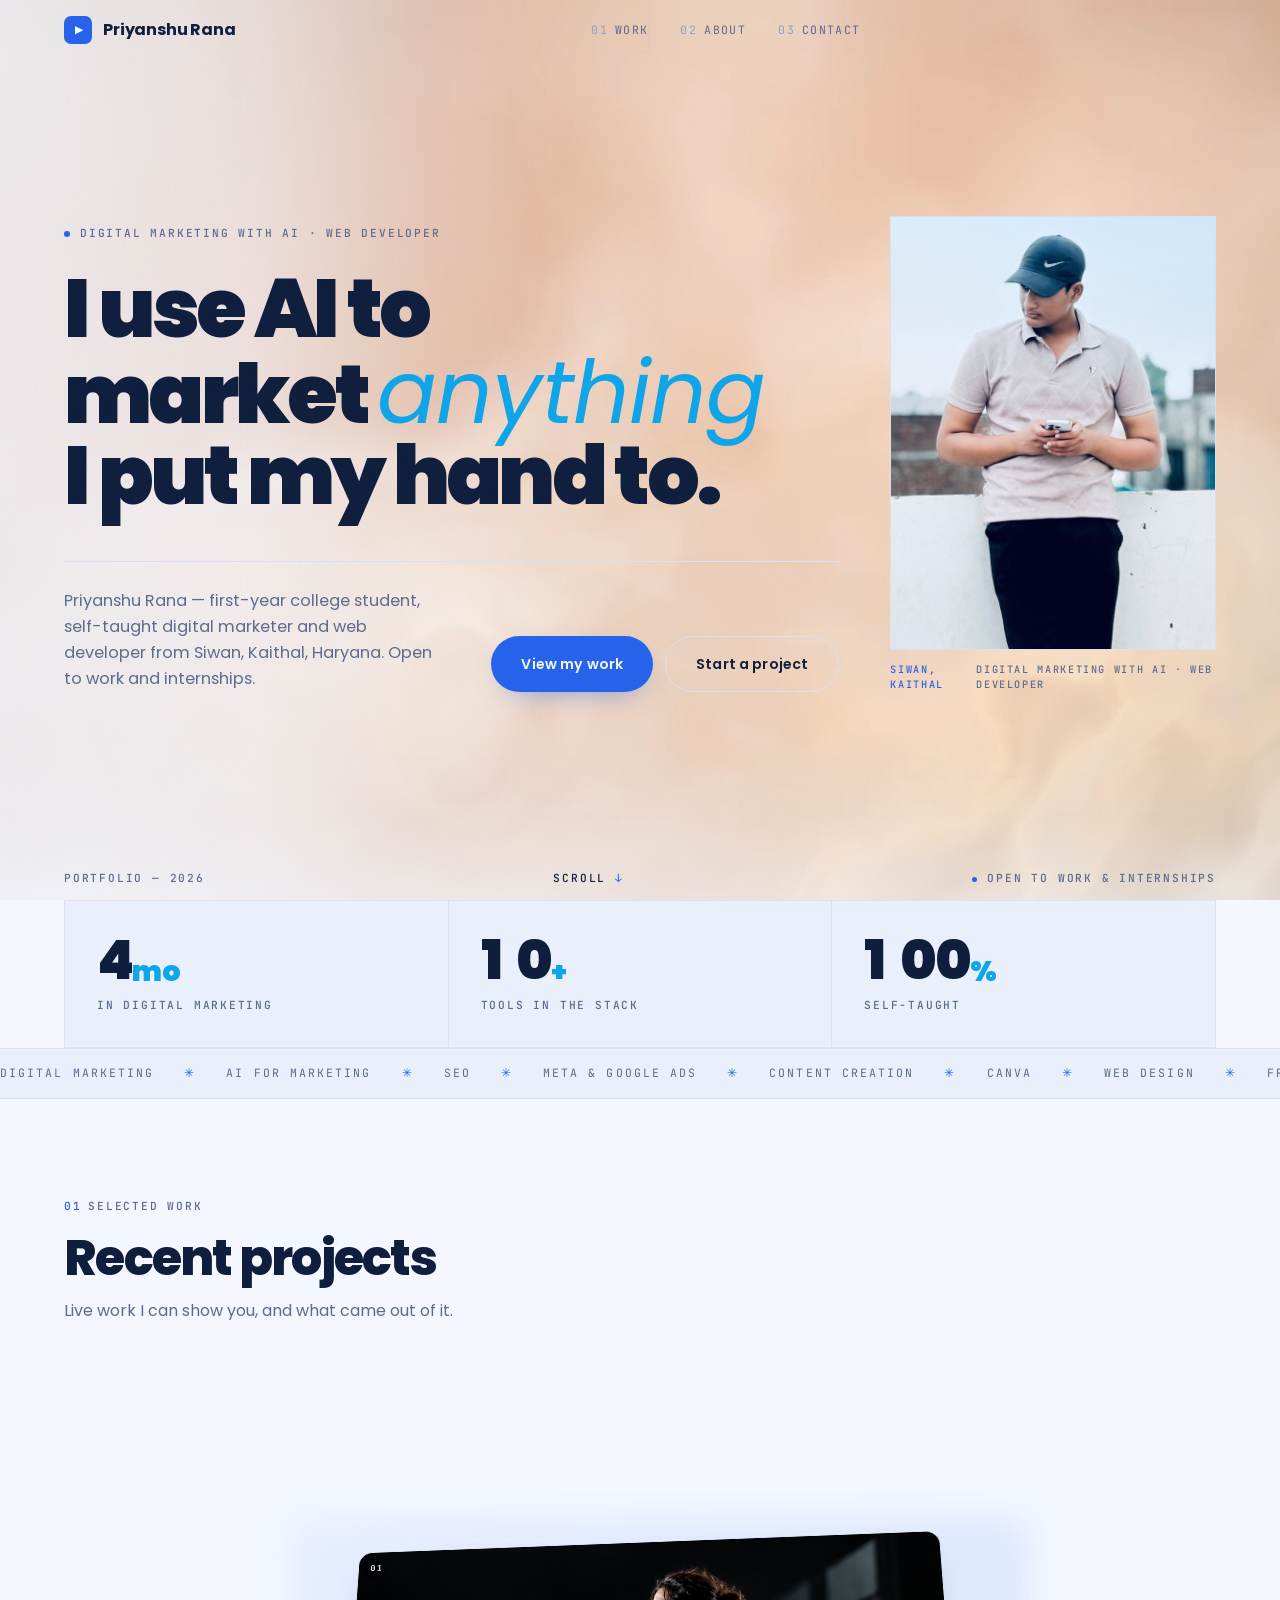
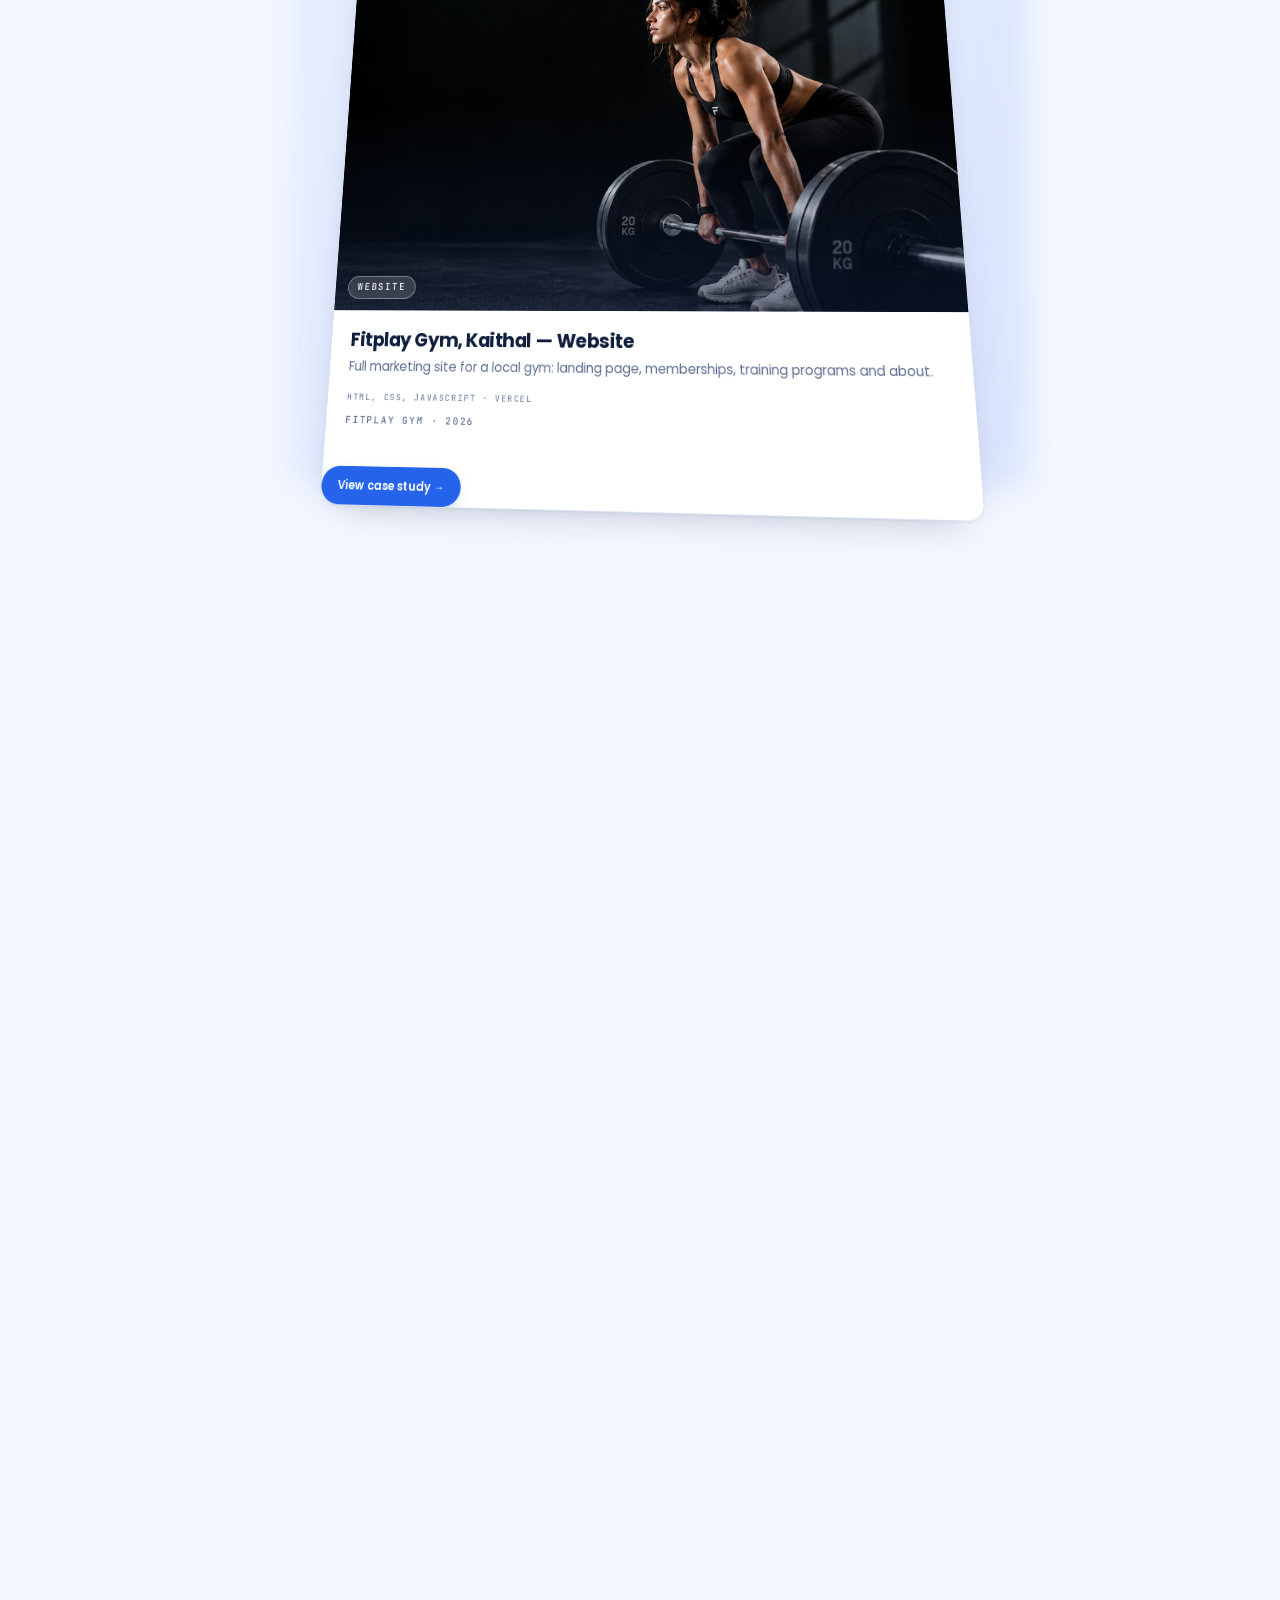
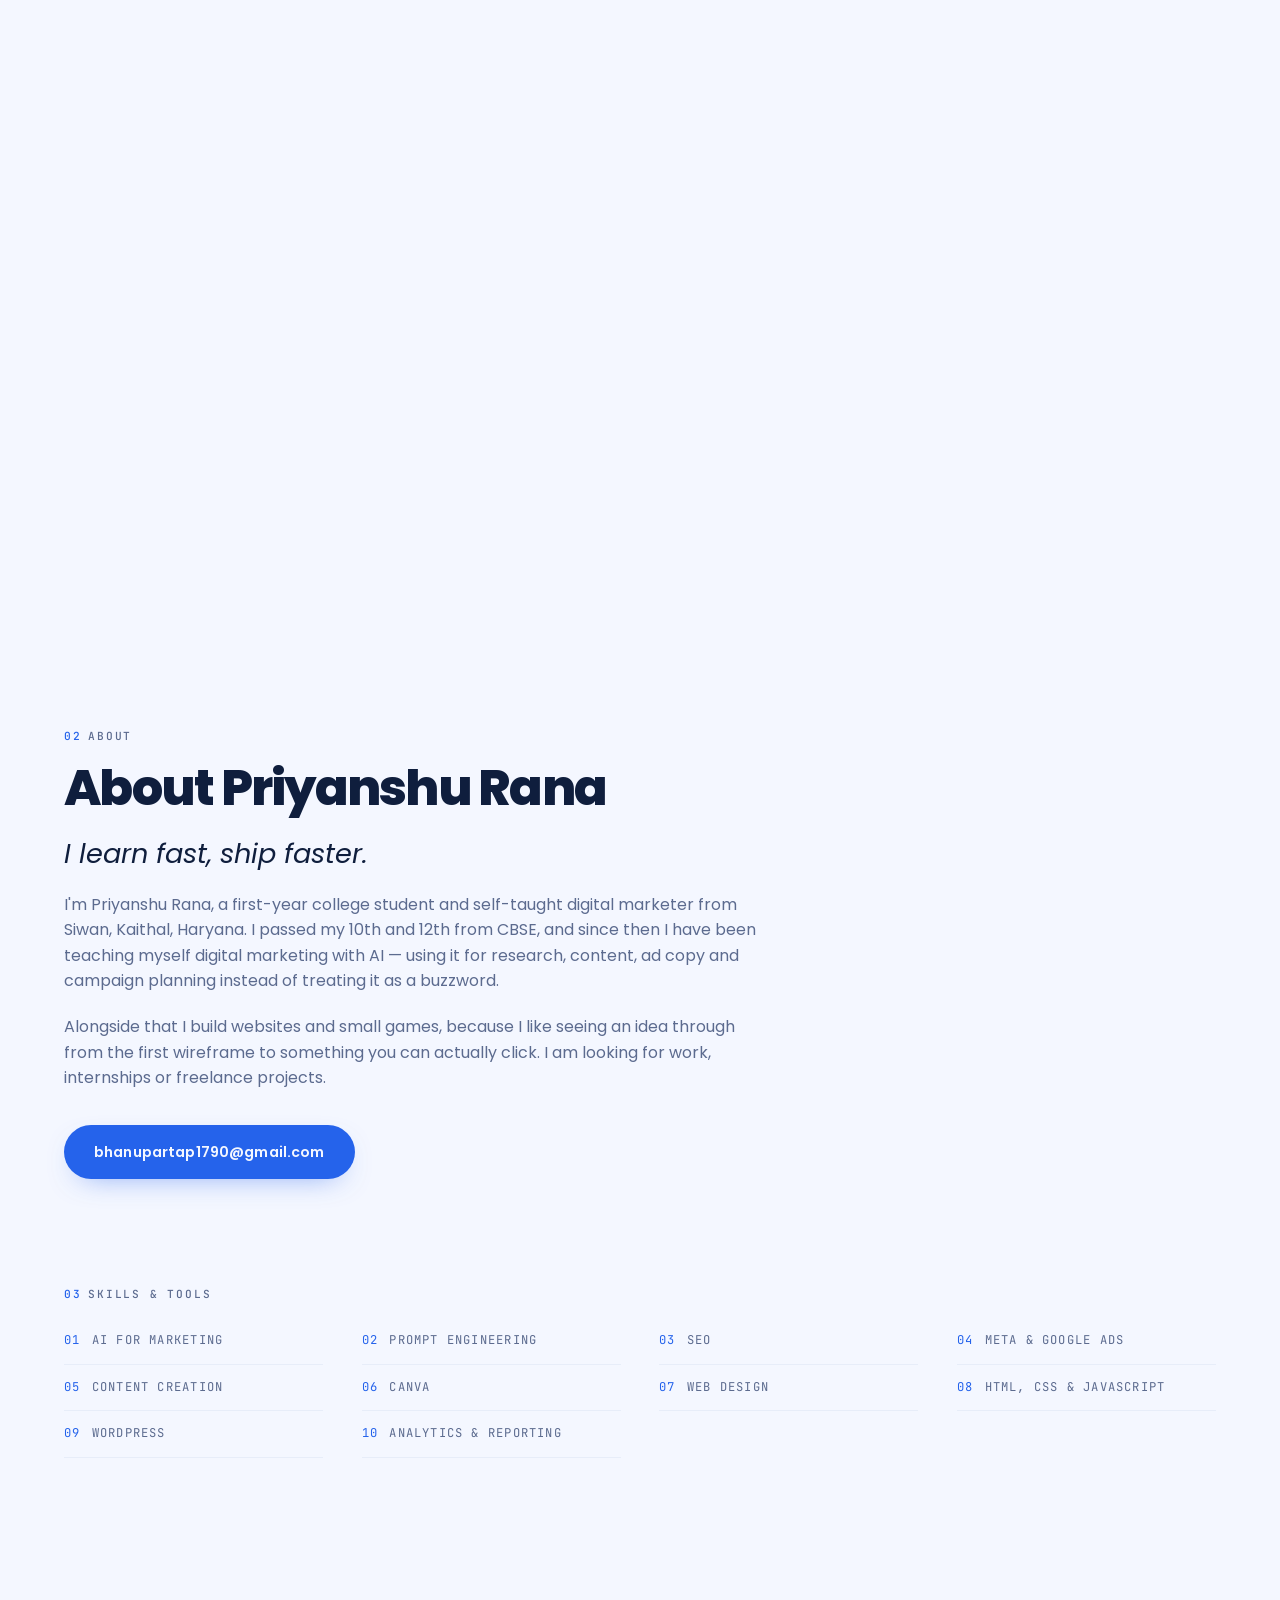
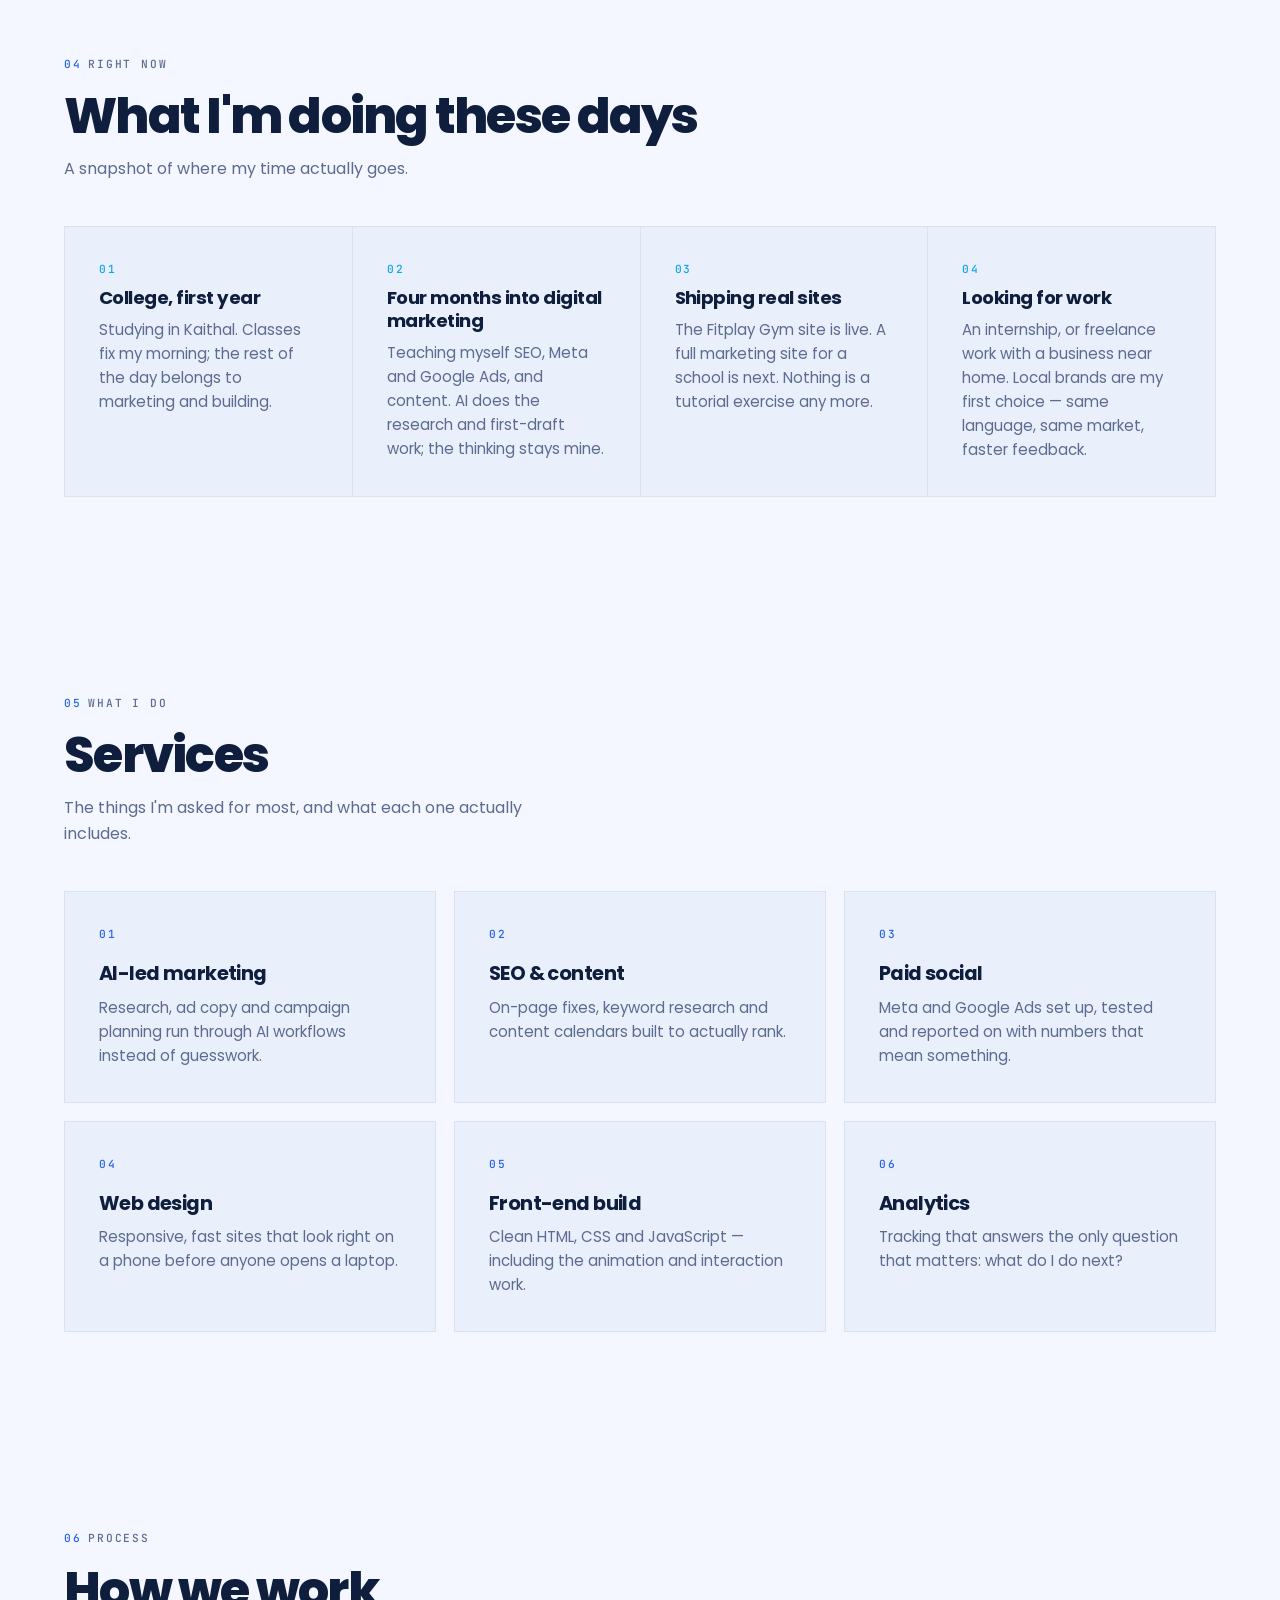
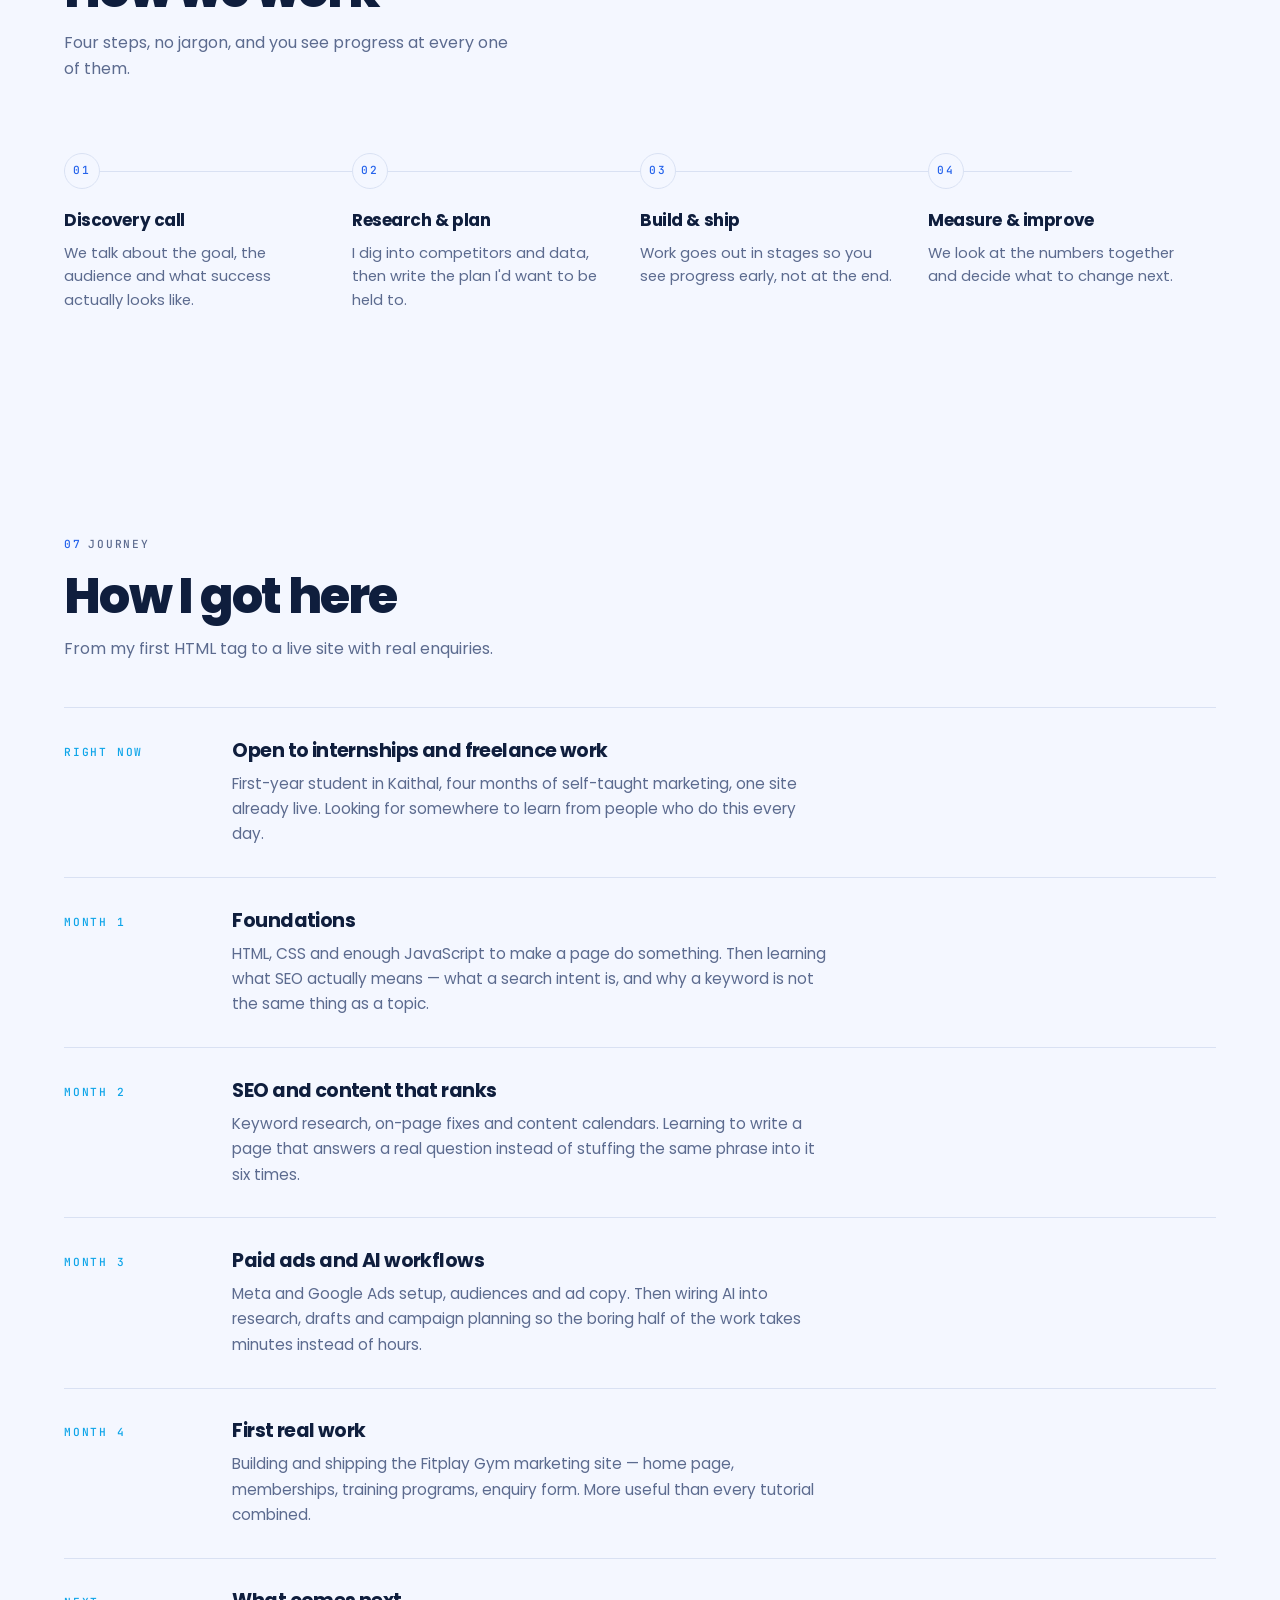
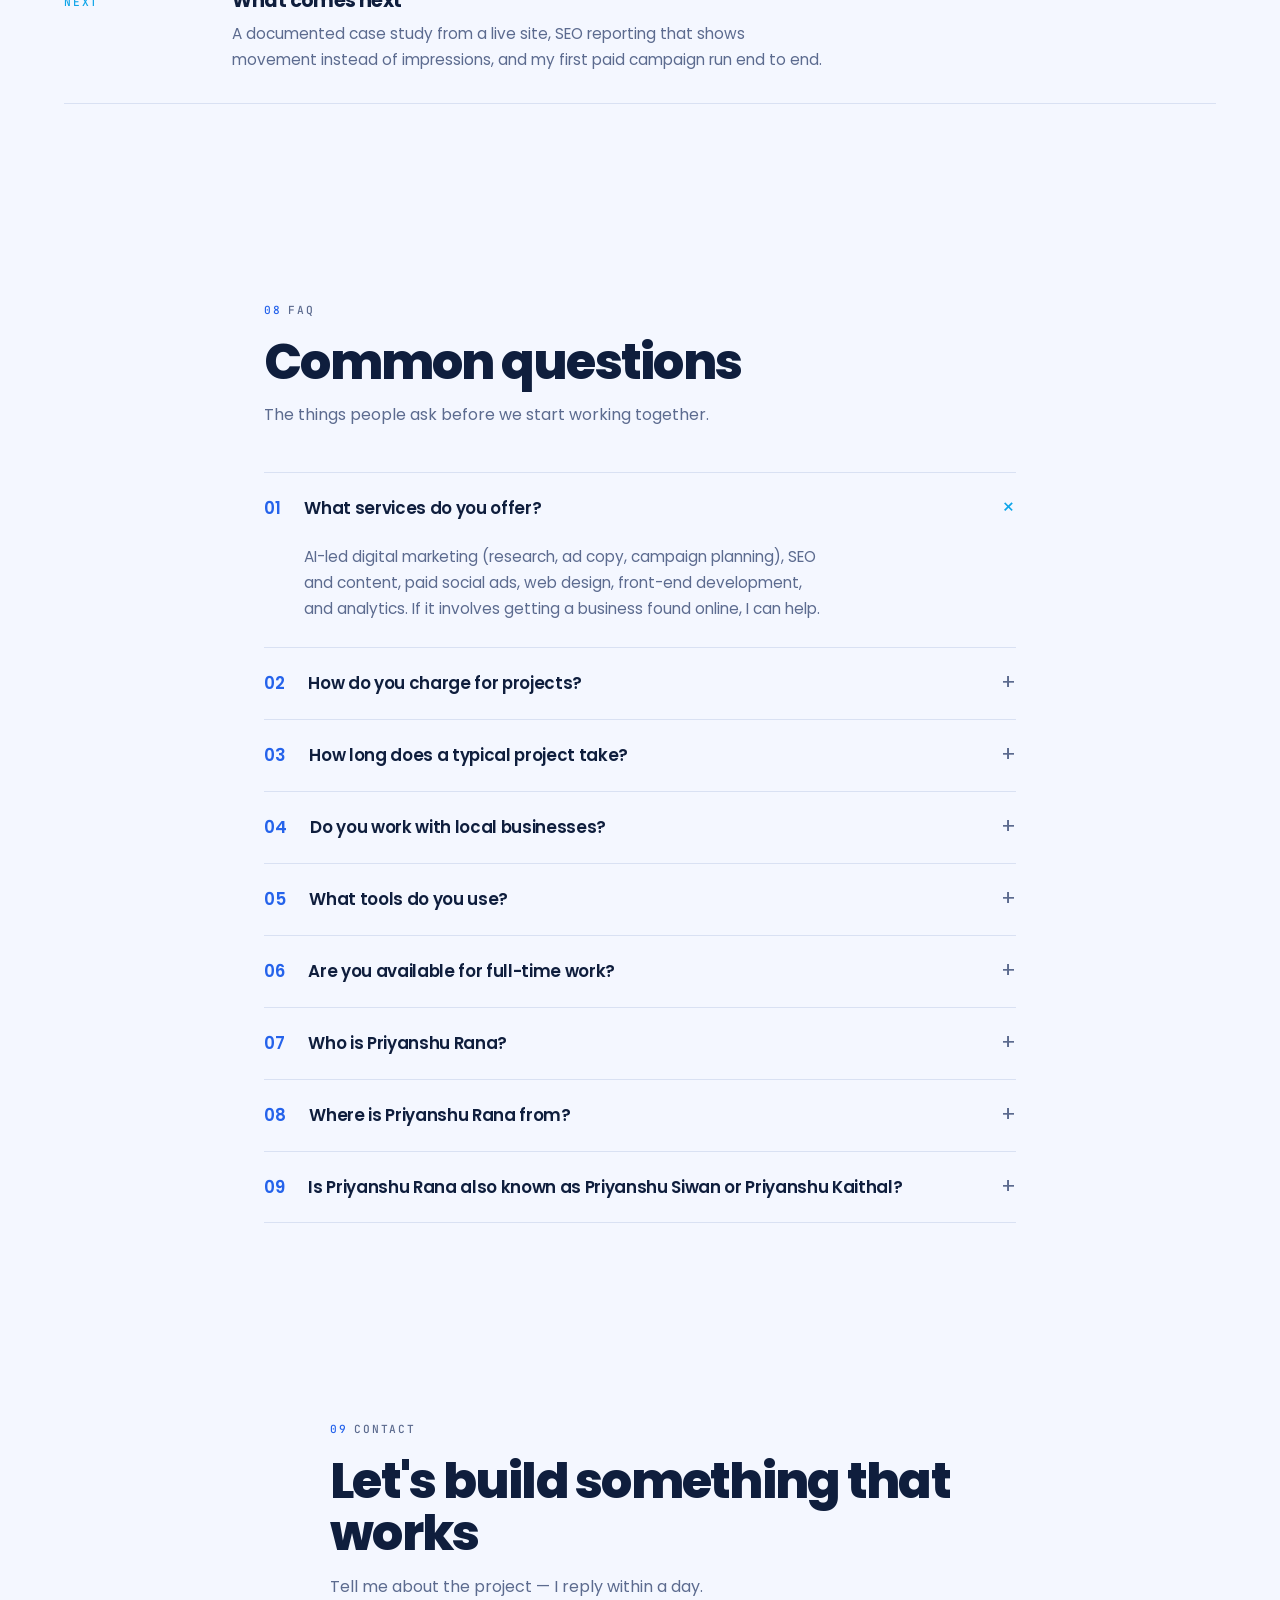
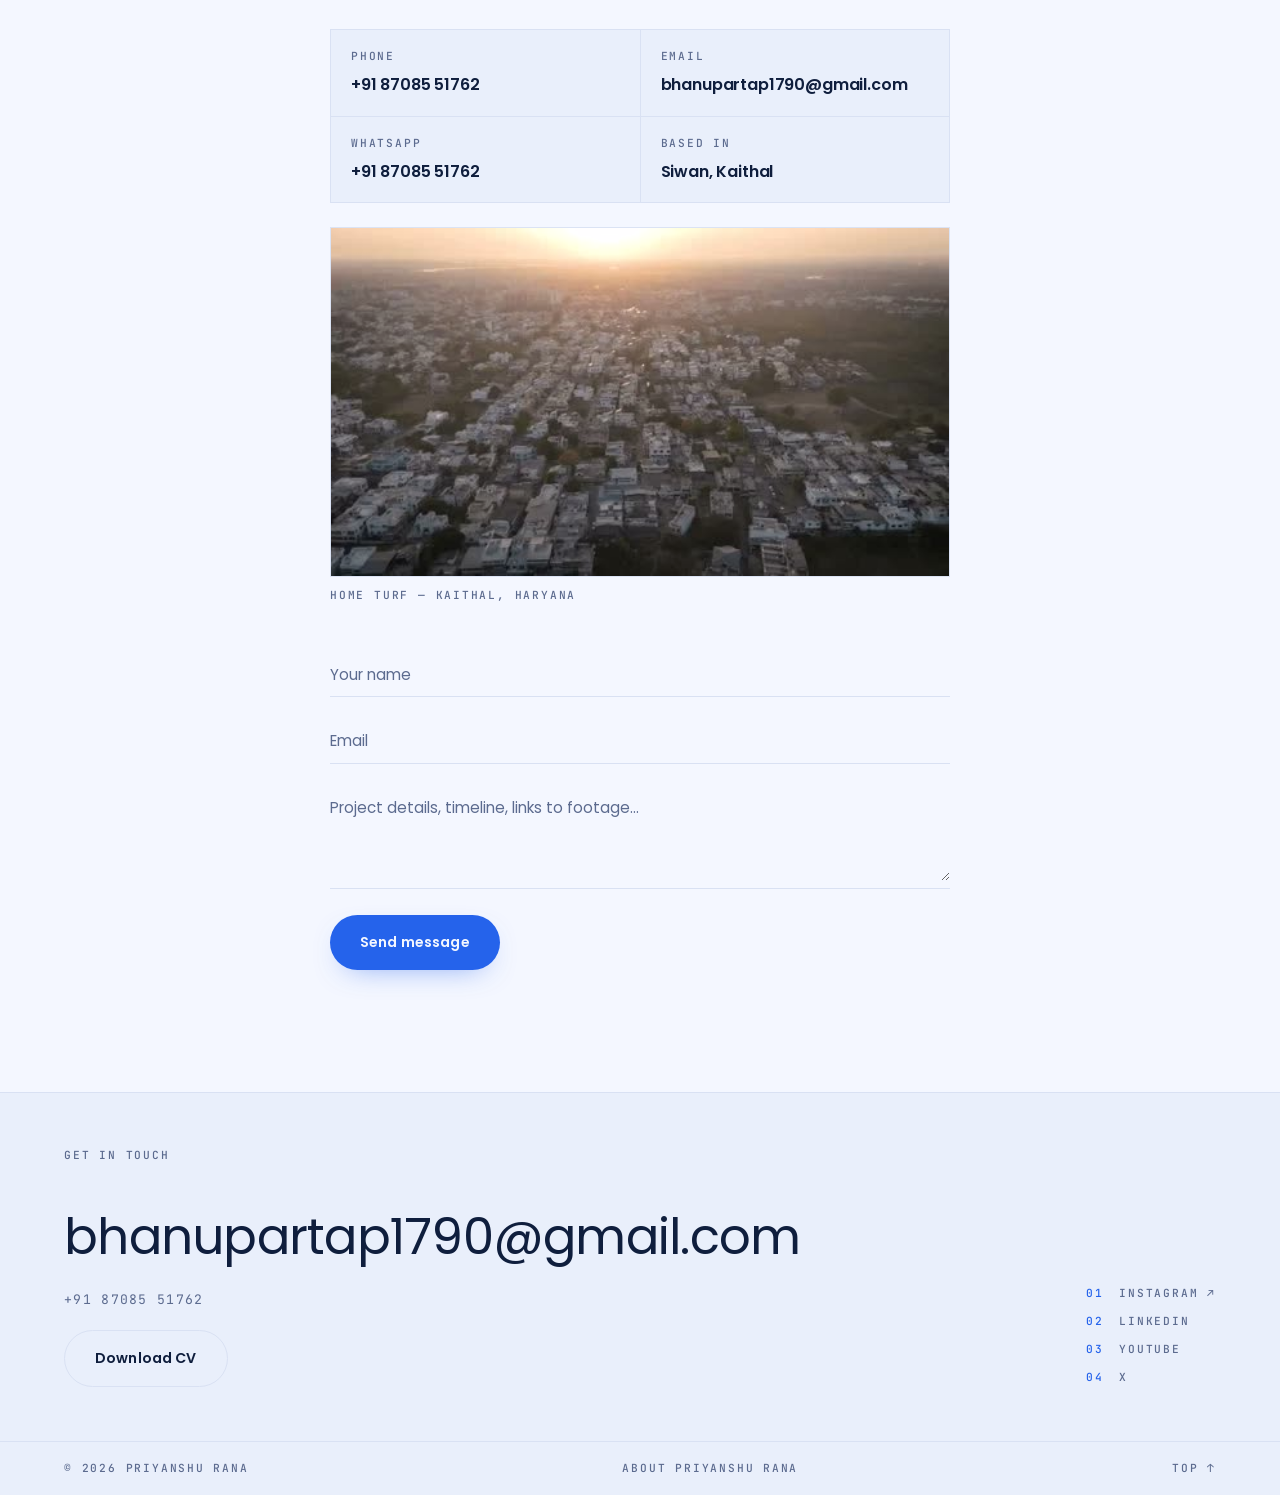
==== commit d5256419: "refactor(work): replace 3D deck + add Carex case studies and blue theme" ====
--- a/index.html
+++ b/index.html
@@ -12,7 +12,7 @@
 <meta name="description" content="Priyanshu Rana — digital marketer student and web developer from Siwan, Kaithal, Haryana. Self-taught in AI marketing, SEO, Meta and Google Ads. Open to work." />
 <meta name="author" content="Priyanshu Rana" />
 <meta name="robots" content="index, follow" />
-<meta name="theme-color" content="#f7f5f0" />
+<meta name="theme-color" content="#f4f7ff" />
 
 <meta property="og:type" content="website" />
 <meta property="og:site_name" content="Priyanshu Rana — Portfolio" />
@@ -34,7 +34,7 @@
 
 <link rel="preconnect" href="https://fonts.googleapis.com" />
 <link rel="preconnect" href="https://fonts.gstatic.com" crossorigin />
-<link href="https://fonts.googleapis.com/css2?family=Instrument+Serif:ital@0;1&family=Inter:wght@400;500;600;700;800;900&family=JetBrains+Mono:wght@400;500&display=swap" rel="stylesheet" />
+<link href="https://fonts.googleapis.com/css2?family=Poppins:ital,wght@0,400;0,500;0,600;0,700;0,800;0,900;1,400;1,600&family=JetBrains+Mono:wght@400;500&display=swap" rel="stylesheet" />
 <!-- The poster is also the .hero-media CSS fallback, so fetch it early. -->
 <!-- The v= stamps are bumped whenever an asset's contents change. They look
          redundant next to the server's no-store header, but a browser can still
@@ -42,8 +42,8 @@
          URL change is guaranteed to invalidate it. Keep these in sync with the
          assets they point at, or stale CSS/JS will survive a reload. -->
     <link rel="preload" as="image" href="assets/hero-poster.jpg?v=2" fetchpriority="high" />
-    <link rel="stylesheet" href="css/style.css?v=8" />
-<link rel="icon" href="data:image/svg+xml,%3Csvg xmlns='http://www.w3.org/2000/svg' viewBox='0 0 32 32'%3E%3Crect width='32' height='32' rx='8' fill='%231c1613'/%3E%3Cpath d='M13 10l9 6-9 6z' fill='%23f7f5f0'/%3E%3C/svg%3E" />
+    <link rel="stylesheet" href="css/style.css?v=9" />
+<link rel="icon" href="data:image/svg+xml,%3Csvg xmlns='http://www.w3.org/2000/svg' viewBox='0 0 32 32'%3E%3Crect width='32' height='32' rx='8' fill='%232563eb'/%3E%3Cpath d='M13 10l9 6-9 6z' fill='%23f4f7ff'/%3E%3C/svg%3E" />
 
 <script type="application/ld+json">
 {
@@ -297,12 +297,6 @@
       <p class="sub">Live work I can show you, and what came out of it.</p>
     </div>
 
-    <div class="filters reveal" id="filters" role="group" aria-label="Filter projects">
-      <button class="chip is-active" data-filter="all">All</button>
-      <button class="chip" data-filter="Website">Website</button>
-      <button class="chip" data-filter="Game">Game</button>
-    </div>
-
     <div class="work-wrap" id="workWrap">
       <ol class="card-grid" id="workList">
         <li class="card reveal" data-category="Website" data-index="0" style="transition-delay:0s">
@@ -314,14 +308,13 @@
           <span class="card-body">
             <span class="card-title">Fitplay Gym, Kaithal — Website</span>
             <span class="card-summary">Full marketing site for a local gym: landing page, memberships, training programs and about.</span>
-            <span class="card-result"><span class="card-result-tag mono">Result</span>Live and taking enquiries from the Kaithal area.</span>
-            <span class="card-stack mono">HTML, CSS, JavaScript</span>
+            <span class="card-stack mono">HTML, CSS, JavaScript · Vercel</span>
             <span class="card-meta mono">Fitplay Gym · 2026</span>
           </span>
-          <span class="card-go" aria-hidden="true">↗</span>
-          <button type="button" class="card-hit" aria-label="Fitplay Gym, Kaithal — Website — open project"></button>
+          <span class="card-cta" aria-hidden="true">View case study →</span>
+          <button type="button" class="card-hit" aria-label="Fitplay Gym, Kaithal — Website — view case study"></button>
         </li>
-        <li class="card card--static reveal" data-category="Game" data-index="1" style="transition-delay:0.08s" aria-disabled="true">
+        <li class="card reveal" data-category="Game" data-index="1" style="transition-delay:0.08s">
           <span class="card-media">
             <img src="assets/posters/ph-game.svg" alt="" loading="lazy" width="640" height="480" />
             <span class="card-no mono">02</span>
@@ -330,8 +323,26 @@
           <span class="card-body">
             <span class="card-title">Ludo — Mobile Game</span>
             <span class="card-summary">Self-initiated Ludo build to practise game logic, turn handling and state management.</span>
+            <span class="card-stack mono">JavaScript · game logic</span>
             <span class="card-meta mono">Self-initiated · 2026</span>
           </span>
+          <span class="card-cta" aria-hidden="true">View case study →</span>
+          <button type="button" class="card-hit" aria-label="Ludo — Mobile Game — view case study"></button>
+        </li>
+        <li class="card reveal" data-category="Website" data-index="2" style="transition-delay:0.16s">
+          <span class="card-media">
+            <img src="assets/hero-poster.jpg" alt="" loading="lazy" width="640" height="480" />
+            <span class="card-no mono">03</span>
+            <span class="card-cat mono">Website</span>
+          </span>
+          <span class="card-body">
+            <span class="card-title">This Portfolio — Personal Website</span>
+            <span class="card-summary">The site you are on — video hero, blue editorial theme and SEO architecture built by hand.</span>
+            <span class="card-stack mono">HTML, CSS, JS, WebGL · Vercel</span>
+            <span class="card-meta mono">Self-initiated · 2026</span>
+          </span>
+          <span class="card-cta" aria-hidden="true">View case study →</span>
+          <button type="button" class="card-hit" aria-label="This Portfolio — Personal Website — view case study"></button>
         </li>
       </ol>
     </div>
@@ -702,9 +713,19 @@
   </div>
 </div>
 
+<div class="casestudy" id="caseStudy" role="dialog" aria-modal="true" aria-label="Project case study" hidden>
+  <div class="casestudy-panel">
+    <header class="casestudy-top">
+      <span class="mono casestudy-kicker" id="csKicker">Case study</span>
+      <button class="casestudy-close" id="csClose" aria-label="Close case study">Close ✕</button>
+    </header>
+    <div class="casestudy-body" id="caseStudyBody"></div>
+  </div>
+</div>
+
 <script src="js/config.js?v=5"></script>
-<script src="data/projects.js?v=2"></script>
+<script src="data/projects.js?v=3"></script>
 <script src="js/aurora.js?v=2"></script>
-<script src="js/main.js?v=4"></script>
+<script src="js/main.js?v=5"></script>
 </body>
 </html>
--- a/css/style.css
+++ b/css/style.css
@@ -1,36 +1,37 @@
 :root {
-  /* Warm editorial palette: light paper, near-black warm brown for type and
-     primary buttons, one terracotta accent. This is the "quiet luxury" end of
-     the scale rather than the neon it replaces — legible at every size, and
-     it lets the hero video stay subtle instead of shouting. */
-  --bg: #f7f5f0;
-  --bg-2: #efebe3;
-  --surface: #fffdf8;
-  --line: #e2ddd2;
-  --line-soft: #ebe6dc;
-  --text: #1c1613;
-  --muted: #6f6759;
-
-  --accent: #1c1613;
-  --accent-2: #a4572f;
-  --accent-rgb: 28 22 19;
-  --accent-2-rgb: 164 87 47;
-
-  --ok: #3f6f4a;
-  --err: #9c3b2e;
+  /* Bright, airy palette: white and light blue backgrounds, one bright blue
+     accent and a lighter sky-blue secondary. Rounded corners and soft shadows
+     everywhere the theme still carries its old editorial dna, warmed down so
+     the hero video reads as sunlight off a window instead of neon. */
+  --bg: #f4f7ff;
+  --bg-2: #e9effb;
+  --surface: #ffffff;
+  --line: #d9e1f3;
+  --line-soft: #e7edf9;
+  --text: #0f1e3d;
+  --muted: #5c6b8f;
+
+  --accent: #2563eb;
+  --accent-2: #0ea5e9;
+  --accent-rgb: 37 99 235;
+  --accent-2-rgb: 14 165 233;
+
+  --ok: #15803d;
+  --err: #d23b34;
 
   /* Hero tones. js/aurora.js reads these to paint the live shader, so the
      fallback animation and the encoded hero-loop video are the same palette. */
-  --mid: #ece0cc;
-  --deep: #b39471;
-  --warm: #e8c489;
-  --dark: #7d5636;
+  --mid: #cddbff;
+  --deep: #7aa2ff;
+  --warm: #a5c4ff;
+  --dark: #3b5bd6;
   --bar: clamp(22px, 4.6vh, 44px);
   --pad: clamp(20px, 5vw, 64px);
   --max: 1360px;
+  --radius: 18px;
   --ease: cubic-bezier(0.22, 1, 0.36, 1);
-  --sans: Inter, -apple-system, BlinkMacSystemFont, "Segoe UI", Roboto, sans-serif;
-  --serif: "Instrument Serif", Georgia, "Times New Roman", serif;
+  --sans: Poppins, Inter, -apple-system, BlinkMacSystemFont, "Segoe UI", Roboto, sans-serif;
+  --serif: Poppins, Inter, -apple-system, BlinkMacSystemFont, "Segoe UI", Roboto, sans-serif;
   --mono: "JetBrains Mono", ui-monospace, SFMono-Regular, Menlo, monospace;
 }
 
@@ -130,7 +131,7 @@
   border-bottom: 1px solid transparent;
 }
 .nav.scrolled {
-  background: rgba(247, 245, 240, 0.86);
+  background: rgba(244, 247, 255, 0.86);
   backdrop-filter: blur(16px);
   border-bottom-color: var(--line);
   padding-block: 12px;
@@ -148,7 +149,7 @@
   text-transform: uppercase; color: var(--muted); transition: color 0.25s;
   display: inline-flex; align-items: baseline;
 }
-.nav-links a em { font-style: normal; color: #a9a294; margin-right: 7px; transition: color 0.25s; }
+.nav-links a em { font-style: normal; color: #8fa0c4; margin-right: 7px; transition: color 0.25s; }
 .nav-links a:hover { color: var(--text); }
 .nav-links a:hover em { color: var(--accent); }
 .nav-right { display: flex; align-items: center; gap: 16px; }
@@ -165,7 +166,7 @@
   .nav-toggle { display: block; }
   .nav-links {
     position: fixed; inset: 0; flex-direction: column; align-items: center; justify-content: center;
-    gap: 30px; background: rgba(247, 245, 240, 0.98); font-size: 1.4rem;
+    gap: 30px; background: rgba(244, 247, 255, 0.98); font-size: 1.4rem;
     transform: translateY(-100%); transition: transform 0.45s var(--ease);
   }
   .nav-links a { font-size: 1rem; }
@@ -229,14 +230,14 @@
   position: absolute; inset: 0;
   background:
     linear-gradient(to right,
-      rgba(247, 245, 240, 0.80) 0%,
-      rgba(247, 245, 240, 0.62) 20%,
-      rgba(247, 245, 240, 0.18) 34%,
-      rgba(247, 245, 240, 0) 44%),
+      rgba(244, 247, 255, 0.80) 0%,
+      rgba(244, 247, 255, 0.62) 20%,
+      rgba(244, 247, 255, 0.18) 34%,
+      rgba(244, 247, 255, 0) 44%),
     linear-gradient(to top,
-      rgba(247, 245, 240, 0.55) 0%,
-      rgba(247, 245, 240, 0.14) 9%,
-      rgba(247, 245, 240, 0) 18%);
+      rgba(244, 247, 255, 0.55) 0%,
+      rgba(244, 247, 255, 0.14) 9%,
+      rgba(244, 247, 255, 0) 18%);
 }
 
 .hero-grid { position: relative; z-index: 5; max-width: var(--max); width: 100%; margin: 0 auto; }
@@ -353,73 +354,114 @@
 @keyframes slide { to { transform: translateX(-50%); } }
 
 
-/* ---------- filters ---------- */
-.filters { display: flex; flex-wrap: wrap; gap: 8px; margin-bottom: 26px; }
-.chip {
-  font-family: var(--mono); font-size: 0.7rem; letter-spacing: 0.1em; text-transform: uppercase;
-  border: 1px solid var(--line); color: var(--muted); border-radius: 100px; padding: 9px 17px;
-  transition: color 0.25s, border-color 0.25s, background 0.25s;
-}
-.chip:hover { color: var(--text); border-color: var(--accent-2); }
-.chip.is-active { background: var(--accent); border-color: var(--accent); color: var(--bg); }
-
-/* ---------- work: card grid ---------- */
+/* ---------- work: scroll deck ---------- */
+/* Three projects stacked in 3D: each card is a tilted slide that straightens
+   as it reaches the middle of the screen and tilts away as the next one
+   arrives. Only transform and opacity are animated while scrolling. */
+
 .work { padding-bottom: clamp(70px, 9vh, 110px); }
 .work-wrap { position: relative; max-width: var(--max); margin: 0 auto; }
 
+/* Static fallback used when JS is off, reduced-motion is requested, or there
+   is only one project: a simple staggered grid. */
 .card-grid {
   list-style: none; display: grid;
   grid-template-columns: repeat(auto-fit, minmax(300px, 1fr));
   gap: clamp(20px, 2.4vw, 34px);
-  /* The tilt and stagger need room to swing or the corners clip the section box. */
   padding: 34px 6px 46px;
 }
 
-/* Cards sit at a slight opposing tilt, the way the reference stacks its
-   panels, and straighten as you reach for one.
-
-   This uses the standalone `rotate` property rather than `transform` on
-   purpose: `.reveal` already owns `transform` for the scroll-in animation,
-   and independent translate/rotate/scale properties compose with it instead
-   of overwriting it. Using transform here would make the two fight over
-   specificity and the hover lift would silently stop working. */
+/* ---------- the 3D slide deck ---------- */
+.stack { position: relative; height: calc(100vh * (var(--n, 0) + 1.4)); }
+.stack-viewport {
+  position: sticky; top: 0; height: 100vh;
+  overflow: hidden;
+}
+.stack-stage {
+  position: relative; z-index: 1;
+  width: min(860px, 94vw); height: 100%;
+  margin: 0 auto; display: grid; place-items: center;
+  perspective: 1200px; perspective-origin: 50% 45%;
+  transform-style: preserve-3d;
+}
+.stack-bgs { position: absolute; inset: 0; z-index: 0; pointer-events: none; }
+.stack-bg {
+  position: absolute; left: 50%; top: 50%; translate: -50% -50%;
+  width: min(720px, 78vw); height: 62vh;
+  border-radius: var(--radius);
+  background: linear-gradient(135deg, #dbe6ff, #c3d5fb);
+  filter: blur(16px); opacity: 0.55;
+  will-change: transform;
+}
+.stack-bg--2 { width: 600px; height: 50vh; background: linear-gradient(135deg, #e9f1ff, #d7e5ff); opacity: 0.4; }
+.stack-bg--3 { width: 480px; height: 40vh; background: linear-gradient(135deg, #f2f6ff, #e4edff); opacity: 0.3; }
+@media (max-width: 760px) {
+  .stack-bg--2, .stack-bg--3 { display: none; }
+  .stack-bg { filter: blur(10px); opacity: 0.4; }
+}
+
+/* Shared card look: rounded, soft-shadowed white panel. */
 .card {
   --tilt: 0deg;
-  /* Vertical stagger. A tilt on its own is easy to miss because the panel is
-     still axis-aligned with its neighbour; offsetting each one by a different
-     amount is what makes the arrangement read as deliberately scattered. */
   --drop: 0px;
   position: relative; display: flex; flex-direction: column;
   border: 1px solid var(--line); background: var(--surface);
+  border-radius: var(--radius);
   overflow: hidden; cursor: pointer; text-align: left;
+  box-shadow: 0 1px 3px rgba(15, 30, 61, 0.05), 0 18px 42px -26px rgba(15, 30, 61, 0.35);
+}
+/* Static grid keeps the gentle editorial tilt so cards are never monotonous. */
+.work:not(.is-deck) .card:nth-child(4n + 1) { --tilt: -3.4deg; --drop: 0px; }
+.work:not(.is-deck) .card:nth-child(4n + 2) { --tilt: 3.1deg;  --drop: 30px; }
+.work:not(.is-deck) .card:nth-child(4n + 3) { --tilt: -2.4deg; --drop: 14px; }
+.work:not(.is-deck) .card:nth-child(4n + 4) { --tilt: 3.4deg;  --drop: 4px; }
+.work:not(.is-deck) .card {
   rotate: var(--tilt);
   translate: 0 var(--drop);
-  box-shadow: 0 1px 2px rgba(28, 22, 19, 0.04), 0 10px 26px -20px rgba(28, 22, 19, 0.3);
   transition: rotate 0.5s var(--ease), translate 0.45s var(--ease),
-    box-shadow 0.4s var(--ease), border-color 0.35s, background 0.35s;
-}
-/* Alternating tilt plus an uneven drop, so no two cards share an angle or a
-   baseline. 3.4deg moves a ~500px card's corner about 15px, which is enough
-   to see at a glance where 2.2deg (about 10px) was not. */
-.card:nth-child(4n + 1) { --tilt: -3.4deg; --drop: 0px; }
-.card:nth-child(4n + 2) { --tilt: 3.1deg;  --drop: 30px; }
-.card:nth-child(4n + 3) { --tilt: -2.4deg; --drop: 14px; }
-.card:nth-child(4n + 4) { --tilt: 3.4deg;  --drop: 4px; }
-.card:hover {
-  --tilt: 0deg;
-  --drop: -8px;
-  border-color: #cfc8b8;
-  box-shadow: 0 2px 5px rgba(28, 22, 19, 0.05), 0 26px 52px -24px rgba(28, 22, 19, 0.38);
+    box-shadow 0.4s var(--ease), border-color 0.35s;
+}
+.work:not(.is-deck) .card:hover {
+  --tilt: 0deg; --drop: -8px;
+  border-color: rgba(var(--accent-rgb) / 0.5);
+  box-shadow: 0 26px 54px -24px rgba(23, 78, 205, 0.4);
 }
 .card:focus-visible { outline: 2px solid var(--accent-2); outline-offset: 3px; }
 .card.is-hidden { display: none; }
 
-/* Pointer-tracked warm wash, positioned by --mx/--my from js/main.js. Kept
-   below the media so it tints the card body without veiling the poster. */
+/* In the deck, cards are absolutely centred and the scroll handler owns the
+   3D transform. translate: -50% -50% centres them and the hover nudge
+   composes with whatever transform is currently applied, so nothing fights. */
+.work.is-deck .work-wrap { max-width: none; }
+.work.is-deck .card-grid {
+  display: block; padding: 0; height: 100%;
+  /* The cards are its direct children, so the shared vanishing point (and
+     the 3D space that lets them stack at depth) has to live here — the
+     perspective on .stack-stage stops one level above. */
+  position: relative; perspective: 1200px; transform-style: preserve-3d;
+}
+.work.is-deck .card {
+  position: absolute; top: 50%; left: 50%;
+  translate: -50% -50%;
+  width: min(760px, 88vw);
+  margin: 0; rotate: none;
+  opacity: 0;
+  will-change: transform, opacity;
+  transition: translate 0.4s var(--ease), scale 0.4s var(--ease),
+    box-shadow 0.4s var(--ease), border-color 0.35s;
+}
+.work.is-deck .card:hover {
+  translate: -50% calc(-50% - 10px);
+  scale: 1.02;
+  border-color: rgba(var(--accent-rgb) / 0.55);
+  box-shadow: 0 30px 60px -28px rgba(23, 78, 205, 0.45);
+}
+
+/* Pointer-tracked blue wash, positioned by --mx/--my from js/main.js. */
 .card::before {
   content: ""; position: absolute; inset: 0; z-index: 0; pointer-events: none;
   background: radial-gradient(320px circle at var(--mx, 50%) var(--my, 0%),
-    rgba(var(--accent-2-rgb) / 0.07), transparent 70%);
+    rgba(var(--accent-2-rgb) / 0.09), transparent 70%);
   opacity: 0; transition: opacity 0.4s var(--ease);
 }
 .card:hover::before { opacity: 1; }
@@ -431,7 +473,7 @@
 }
 .card-media img {
   width: 100%; height: 100%; object-fit: cover;
-  filter: saturate(0.88) contrast(1.02);
+  filter: saturate(0.95) contrast(1.02);
   transition: transform 0.7s var(--ease), filter 0.5s var(--ease);
 }
 .card:hover .card-media img {
@@ -441,42 +483,29 @@
 /* Keeps the two overlay labels legible over any poster. */
 .card-media::after {
   content: ""; position: absolute; inset: 0;
-  background: linear-gradient(to top, rgba(28, 22, 19, 0.62), transparent 52%);
+  background: linear-gradient(to top, rgba(15, 30, 61, 0.55), transparent 55%);
 }
 
 .card-no {
-  position: absolute; top: 12px; left: 14px; z-index: 2;
-  color: #fff; text-shadow: 0 1px 8px rgba(28, 22, 19, 0.55);
+  position: absolute; top: 14px; left: 16px; z-index: 2;
+  color: #fff; text-shadow: 0 1px 8px rgba(15, 30, 61, 0.55);
 }
 .card-cat {
-  position: absolute; bottom: 12px; left: 14px; z-index: 2; color: #fff;
+  position: absolute; bottom: 14px; left: 16px; z-index: 2; color: #fff;
   background: rgba(255, 255, 255, 0.16); border: 1px solid rgba(255, 255, 255, 0.4);
   border-radius: 100px; padding: 4px 11px;
   backdrop-filter: blur(8px);
 }
 
 .card-body {
-  display: flex; flex-direction: column; gap: 8px;
-  padding: 20px 20px 22px; flex: 1;
-}
-/* Serif card titles, another straight lift from the reference. */
+  display: flex; flex-direction: column;
+  padding: 22px 24px 26px; flex: 1;
+}
 .card-title {
-  font-family: var(--serif);
-  font-size: 1.45rem; font-weight: 400; letter-spacing: -0.015em; line-height: 1.15;
+  font-family: var(--sans);
+  font-size: 1.4rem; font-weight: 700; letter-spacing: -0.02em; line-height: 1.2;
 }
 .card-meta { color: var(--muted); }
-
-.card-go {
-  position: absolute; right: 14px; bottom: 18px;
-  width: 32px; height: 32px; border: 1px solid var(--line); border-radius: 50%;
-  display: grid; place-items: center; font-size: 0.55rem; color: var(--muted);
-  padding-left: 2px;
-  transition: background 0.3s, color 0.3s, rotate 0.45s var(--ease), border-color 0.3s;
-}
-.card:hover .card-go {
-  background: var(--accent); border-color: var(--accent);
-  color: var(--bg); rotate: 90deg;
-}
 
 /* Whole-card click target. A real <button> so keyboard, screen readers and
    focus rings all work without hand-rolled key handling. */
@@ -486,29 +515,25 @@
 }
 .card-hit:focus-visible { outline: 2px solid var(--accent); outline-offset: -3px; }
 
-/* A project with no link and no video: shown, but not pretending. No
-   pointer, no lift, no arrow. It still keeps its place in the alternating
-   tilt, because a single card sitting flat while its neighbour leans reads
-   as a rendering bug rather than as restraint. */
-.card--static { cursor: default; }
-.card--static:hover { --drop: 0px; --tilt: 0deg; box-shadow: 0 1px 2px rgba(28, 22, 19, 0.04), 0 10px 26px -20px rgba(28, 22, 19, 0.3); }
-.card--static .card-media img { filter: saturate(0.5) contrast(1.02); }
-.card--static:hover .card-media img { transform: none; }
-
 .card-summary {
-  color: var(--muted); font-size: 0.92rem; line-height: 1.55; margin-top: 2px;
-}
-.card-result {
-  display: block; margin-top: 14px; padding: 12px 14px;
-  border: 1px solid var(--line); border-radius: 10px;
-  background: rgba(var(--accent-2-rgb) / 0.06);
-  color: var(--text); font-size: 0.87rem; line-height: 1.5;
-}
-.card-result-tag {
-  display: block; color: var(--accent-2); margin-bottom: 5px; font-size: 0.6rem;
-}
-.card-stack { color: var(--muted); opacity: 0.75; margin-top: 12px; font-size: 0.62rem; }
-.card .card-meta { margin-top: 12px; }
+  color: var(--muted); font-size: 0.94rem; line-height: 1.6; margin-top: 6px;
+}
+.card-stack { color: var(--muted); opacity: 0.8; margin-top: 16px; font-size: 0.62rem; }
+.card .card-meta { margin-top: 10px; }
+
+/* "View case study" pill — the explicit call to action on every card. */
+.card-cta {
+  align-self: flex-start; margin-top: 18px;
+  display: inline-flex; align-items: center; gap: 8px;
+  font-size: 0.82rem; font-weight: 600; letter-spacing: 0.01em; color: #fff;
+  background: var(--accent); border-radius: 100px; padding: 11px 20px;
+  box-shadow: 0 10px 26px -14px rgba(var(--accent-rgb) / 0.85);
+  transition: background 0.3s, box-shadow 0.35s var(--ease);
+}
+.card:hover .card-cta {
+  background: var(--accent-2);
+  box-shadow: 0 12px 28px -14px rgba(var(--accent-2-rgb) / 0.85);
+}
 
 /* ---------- skip link ---------- */
 .skip-link {
@@ -875,7 +900,7 @@
 .lightbox {
   position: fixed; inset: 0; z-index: 100; display: none;
   grid-template-rows: auto 1fr auto; align-content: center;
-  background: rgba(4, 4, 6, 0.96); backdrop-filter: blur(10px);
+  background: rgba(8, 13, 32, 0.96); backdrop-filter: blur(10px);
   padding: clamp(16px, 3vw, 34px);
 }
 .lightbox.open { display: grid; animation: fade 0.3s var(--ease); }
@@ -885,21 +910,21 @@
 .lightbox {
   position: fixed; inset: 0; z-index: 100; display: none;
   grid-template-rows: auto 1fr auto; align-content: center;
-  background: rgba(20, 15, 12, 0.96); backdrop-filter: blur(10px);
+  background: rgba(8, 14, 34, 0.96); backdrop-filter: blur(10px);
   padding: clamp(16px, 3vw, 34px);
 }
-.lightbox-top { display: flex; justify-content: space-between; align-items: center; color: #9a9187; padding-bottom: 12px; }
+.lightbox-top { display: flex; justify-content: space-between; align-items: center; color: #9db0d4; padding-bottom: 12px; }
 .lightbox-close {
   font-family: var(--mono); font-size: 0.7rem; letter-spacing: 0.14em; text-transform: uppercase;
-  color: #c9c1b6; border: 1px solid rgba(255, 255, 255, 0.2); border-radius: 100px; padding: 8px 16px;
+  color: #d4e0f5; border: 1px solid rgba(255, 255, 255, 0.22); border-radius: 100px; padding: 8px 16px;
   transition: color 0.25s, border-color 0.25s;
 }
 .lightbox-close:hover { color: #fff; border-color: #fff; }
 .lightbox-body { display: grid; place-items: center; min-height: 0; }
 .lightbox-body video { width: min(1200px, 100%); max-height: 74vh; background: #000; border: 1px solid var(--line); }
 .lightbox-foot { text-align: center; padding-top: 14px; }
-.lightbox-meta { font-size: 0.92rem; color: #e8e2d8; }
-.lightbox .hint { color: #857c72; margin-top: 8px; }
+.lightbox-meta { font-size: 0.92rem; color: #e4ebf8; }
+.lightbox .hint { color: #97a9cd; margin-top: 8px; }
 @media (max-width: 640px) { .lightbox .hint { display: none; } }
 
 .sub code {
@@ -911,9 +936,132 @@
 /* ---------- lightbox fallback when a project has no video yet ---------- */
 #lightboxStill {
   max-height: 74vh; width: auto; max-width: 100%;
-  border: 1px solid rgba(255, 255, 255, 0.16); background: #241d18;
+  border: 1px solid rgba(255, 255, 255, 0.16); background: #0c1226;
 }
 .is-hidden { display: none !important; }
+
+/* ---------- case study overlay ---------- */
+.casestudy {
+  position: fixed; inset: 0; z-index: 120;
+  display: grid; place-items: center;
+  padding: clamp(12px, 2.4vw, 28px);
+  background: rgba(15, 30, 61, 0.42);
+  backdrop-filter: blur(8px);
+}
+.casestudy[hidden] { display: none; }
+.casestudy.open { animation: csFade 0.35s var(--ease); }
+.casestudy.open .casestudy-panel { animation: csIn 0.55s var(--ease); }
+@keyframes csFade { from { opacity: 0; } to { opacity: 1; } }
+@keyframes csIn {
+  from { opacity: 0; transform: translateY(36px) scale(0.96); }
+  to { opacity: 1; transform: none; }
+}
+.casestudy-panel {
+  position: relative; width: min(1080px, 100%);
+  height: min(90vh, 940px);
+  display: flex; flex-direction: column;
+  background: var(--surface);
+  border: 1px solid var(--line);
+  border-radius: calc(var(--radius) + 4px);
+  overflow: hidden;
+  box-shadow: 0 40px 90px -30px rgba(15, 30, 61, 0.55);
+}
+.casestudy-top {
+  display: flex; align-items: center; justify-content: space-between; gap: 16px;
+  padding: 16px clamp(18px, 3vw, 30px);
+  border-bottom: 1px solid var(--line);
+  background: var(--bg);
+}
+.casestudy-kicker { color: var(--muted); }
+.casestudy-close {
+  font-family: var(--mono); font-size: 0.7rem; letter-spacing: 0.14em; text-transform: uppercase;
+  color: var(--text); border: 1px solid var(--line); border-radius: 100px; padding: 8px 16px;
+  background: var(--surface);
+  transition: border-color 0.25s, color 0.25s;
+}
+.casestudy-close:hover { border-color: var(--accent); color: var(--accent); }
+.casestudy-body {
+  flex: 1; overflow-y: auto; overscroll-behavior: contain;
+  padding: clamp(24px, 4vw, 48px) clamp(18px, 4vw, 56px) 60px;
+}
+
+.cs-hero { margin-bottom: 40px; }
+.cs-kicker { color: var(--accent-2); margin-bottom: 12px; }
+.cs-title { font-size: clamp(1.6rem, 3.4vw, 2.6rem); font-weight: 800; letter-spacing: -0.03em; line-height: 1.12; }
+.cs-sub { color: var(--muted); margin-top: 14px; max-width: 64ch; }
+.cs-facts { display: flex; flex-wrap: wrap; gap: 8px 22px; list-style: none; margin-top: 20px; }
+.cs-facts li { font-family: var(--mono); font-size: 0.72rem; letter-spacing: 0.08em; text-transform: uppercase; color: var(--muted); }
+.cs-facts li b { color: var(--text); font-weight: 500; }
+.cs-metrics { display: grid; grid-template-columns: repeat(auto-fit, minmax(140px, 1fr)); gap: 12px; margin-top: 26px; }
+.cs-metric { border: 1px solid var(--line); border-radius: var(--radius); background: var(--bg); padding: 18px 20px; }
+.cs-metric b { display: block; font-size: 1.7rem; font-weight: 800; letter-spacing: -0.04em; color: var(--accent); }
+.cs-metric span { color: var(--muted); font-size: 0.82rem; }
+
+.cs-sec { margin-top: 54px; }
+.cs-label { display: flex; align-items: baseline; gap: 12px; color: var(--muted); margin-bottom: 16px; }
+.cs-label b { color: var(--accent); }
+.cs-sec h3 { font-size: clamp(1.3rem, 2.6vw, 1.8rem); font-weight: 800; letter-spacing: -0.025em; }
+.cs-sec > p { color: var(--muted); margin-top: 10px; max-width: 68ch; }
+
+.cs-challenges, .cs-features { display: grid; grid-template-columns: repeat(auto-fit, minmax(250px, 1fr)); gap: 12px; margin-top: 18px; list-style: none; }
+.cs-challenges > li, .cs-features > li { border: 1px solid var(--line); border-radius: var(--radius); background: var(--bg); padding: 20px 22px; }
+.cs-challenge-n, .cs-feature-n { color: var(--accent-2); display: block; margin-bottom: 8px; }
+.cs-challenges h4, .cs-features h4 { font-size: 1.02rem; font-weight: 700; letter-spacing: -0.015em; margin-bottom: 6px; }
+.cs-challenges p, .cs-features p { color: var(--muted); font-size: 0.92rem; line-height: 1.6; }
+
+.cs-process { display: grid; grid-template-columns: repeat(4, 1fr); gap: 12px; margin-top: 18px; }
+.cs-step { border: 1px solid var(--line); border-radius: var(--radius); padding: 20px; background: var(--bg); }
+.cs-step b { color: var(--accent-2); font-family: var(--mono); font-size: 0.7rem; letter-spacing: 0.12em; text-transform: uppercase; }
+.cs-step h4 { margin-top: 8px; font-size: 1.02rem; font-weight: 700; letter-spacing: -0.015em; }
+.cs-step p { color: var(--muted); font-size: 0.92rem; line-height: 1.6; margin-top: 8px; }
+@media (max-width: 860px) { .cs-process { grid-template-columns: 1fr 1fr; } }
+@media (max-width: 540px) { .cs-process { grid-template-columns: 1fr; } }
+
+.cs-personas { display: grid; grid-template-columns: 1fr 1fr; gap: 14px; margin-top: 18px; }
+.cs-persona { border: 1px solid var(--line); border-radius: var(--radius); padding: 24px; background: var(--bg); }
+.cs-ava {
+  display: grid; place-items: center; width: 54px; height: 54px; border-radius: 50%;
+  background: linear-gradient(135deg, var(--accent), var(--accent-2)); color: #fff;
+  font-weight: 700; font-size: 1.05rem; letter-spacing: -0.01em;
+}
+.cs-persona h4 { margin-top: 14px; font-size: 1.06rem; font-weight: 700; }
+.cs-persona .cs-role { color: var(--muted); font-size: 0.86rem; }
+.cs-quote { color: var(--text); margin-top: 12px; font-size: 0.96rem; line-height: 1.55; }
+.cs-lists { display: grid; grid-template-columns: 1fr 1fr; gap: 18px; margin-top: 16px; }
+.cs-lists h5 { font-family: var(--mono); font-size: 0.66rem; letter-spacing: 0.13em; text-transform: uppercase; color: var(--muted); margin-bottom: 8px; }
+.cs-lists ul { list-style: none; display: grid; gap: 6px; }
+.cs-lists li { color: var(--muted); font-size: 0.9rem; line-height: 1.45; }
+.cs-lists li::before { content: "→ "; color: var(--accent-2); }
+@media (max-width: 700px) { .cs-personas, .cs-lists { grid-template-columns: 1fr; } }
+
+.cs-matrix { display: grid; grid-template-columns: 1fr 1fr; gap: 12px; margin-top: 18px; }
+.cs-quad { border-radius: var(--radius); padding: 20px 22px; border: 1px solid var(--line); }
+.cs-quad h4 { font-size: 0.95rem; font-weight: 700; margin-bottom: 10px; display: flex; align-items: baseline; gap: 8px; }
+.cs-quad h4 span { font-size: 0.7rem; }
+.cs-quad ul { list-style: none; display: grid; gap: 6px; }
+.cs-quad li { color: var(--muted); font-size: 0.9rem; line-height: 1.5; }
+.cs-quad--1 { background: #eef4ff; border-color: #d5e2ff; }
+.cs-quad--2 { background: #eefaff; border-color: #d2eeff; }
+.cs-quad--3 { background: #f2f6ff; border-color: #dfe7fb; }
+.cs-quad--4 { background: #f6f8fc; border-color: #e5e9f2; }
+@media (max-width: 640px) { .cs-matrix { grid-template-columns: 1fr; } }
+
+.cs-art { display: grid; grid-template-columns: repeat(3, 1fr); gap: 12px; margin-top: 18px; }
+.cs-art figure { border: 1px solid var(--line); border-radius: var(--radius); overflow: hidden; background: var(--bg); }
+.cs-art svg, .cs-art img { width: 100%; height: auto; display: block; }
+.cs-art figcaption { padding: 10px 12px; color: var(--muted); font-size: 0.8rem; line-height: 1.5; }
+@media (max-width: 700px) { .cs-art { grid-template-columns: 1fr; } }
+
+.cs-links { display: flex; flex-wrap: wrap; gap: 12px; margin-top: 22px; }
+.cs-foot {
+  margin-top: 46px; padding-top: 22px; border-top: 1px solid var(--line);
+  display: flex; justify-content: space-between; align-items: center; gap: 16px; flex-wrap: wrap;
+  color: var(--muted);
+}
+@media (prefers-reduced-motion: reduce) {
+  .casestudy.open { animation: none; }
+  .casestudy.open .casestudy-panel { animation: none; }
+}
 
 /* ---------- reveal ---------- */
 .reveal { opacity: 0; transform: translateY(24px); transition: opacity 0.85s var(--ease), transform 0.85s var(--ease); }
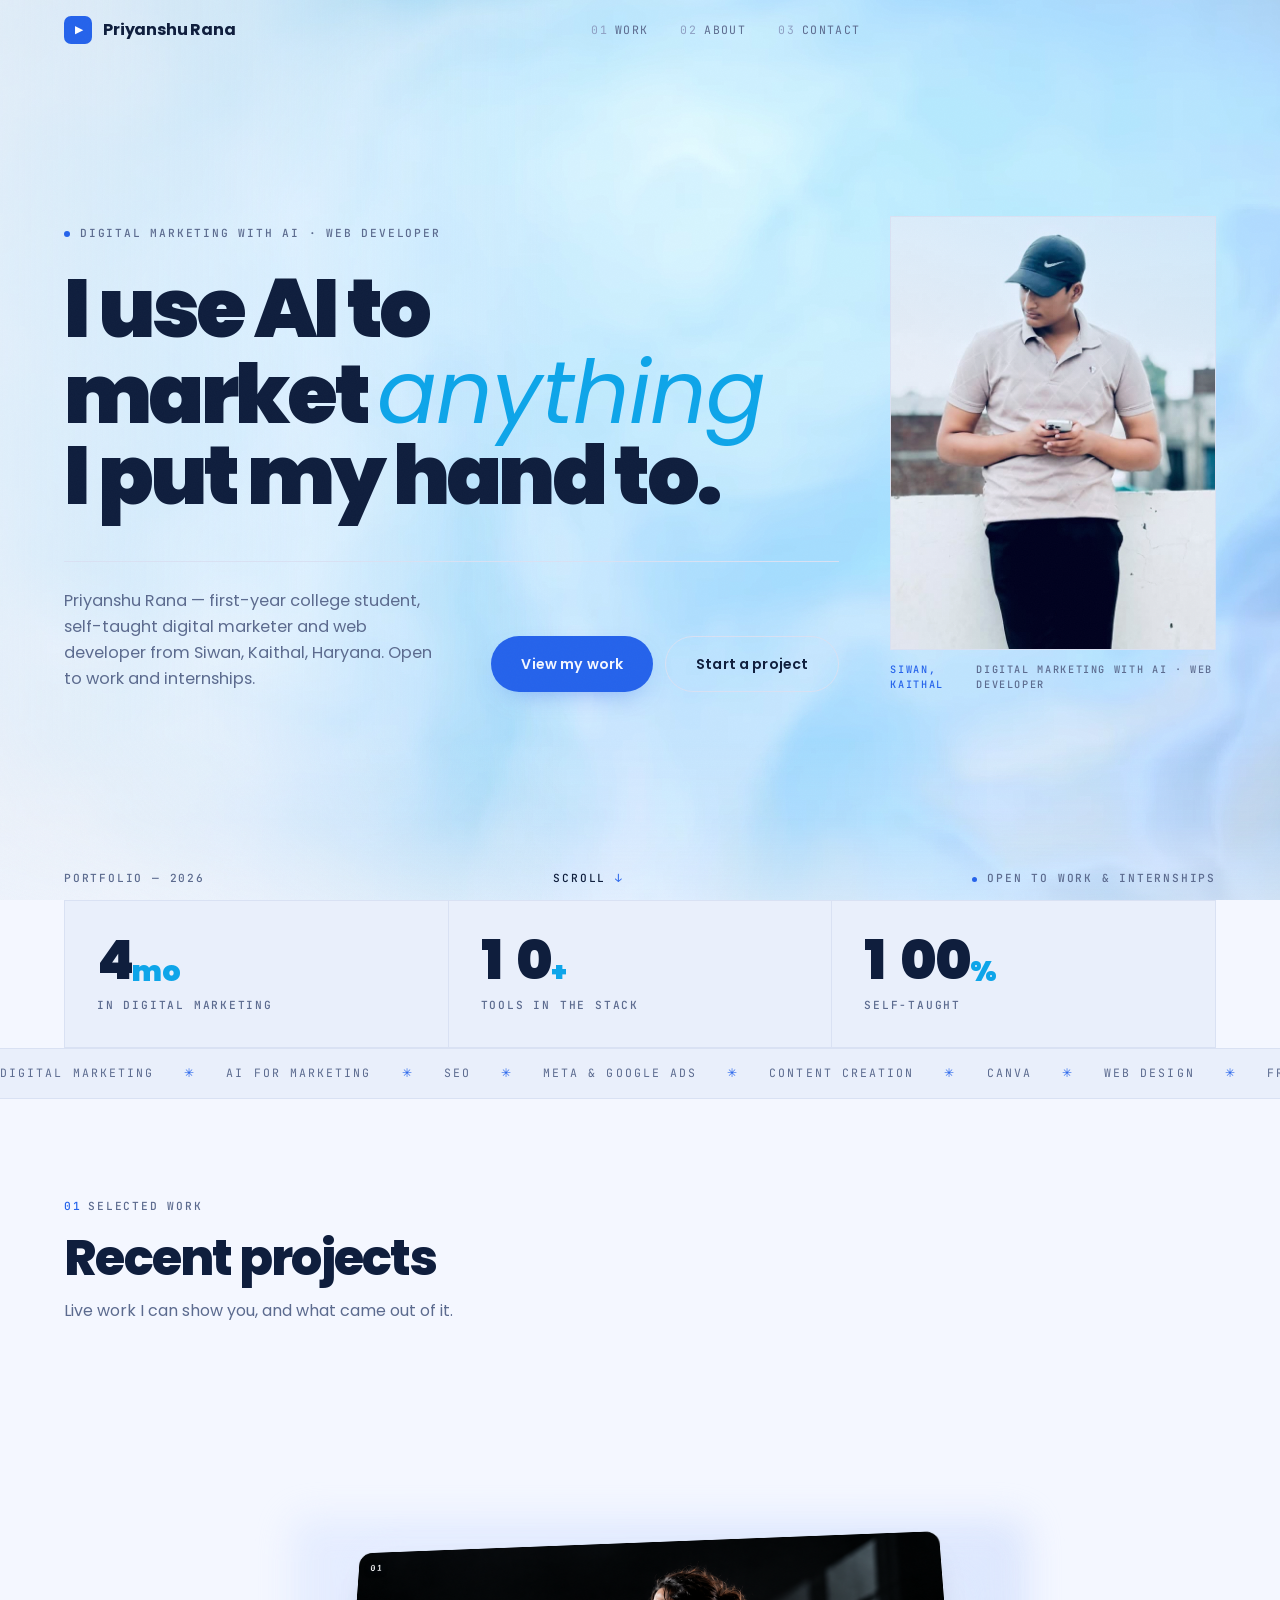
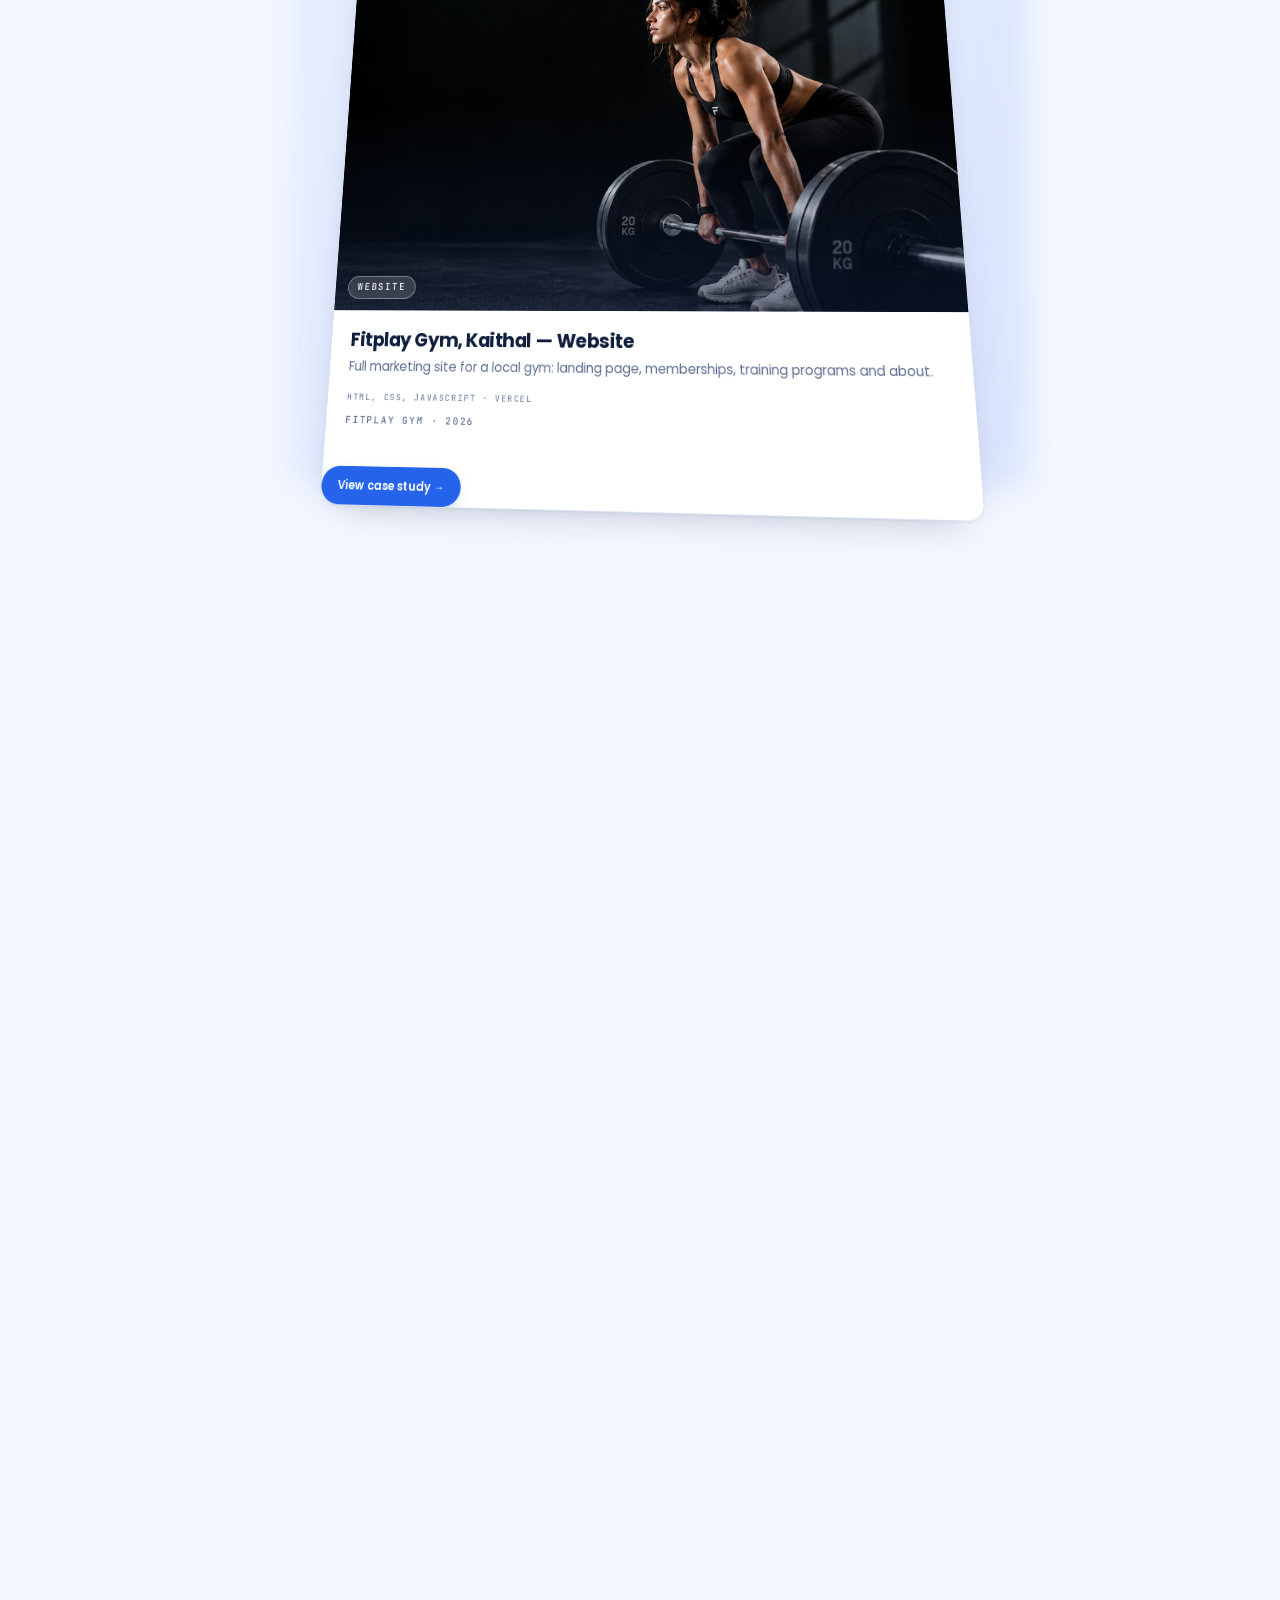
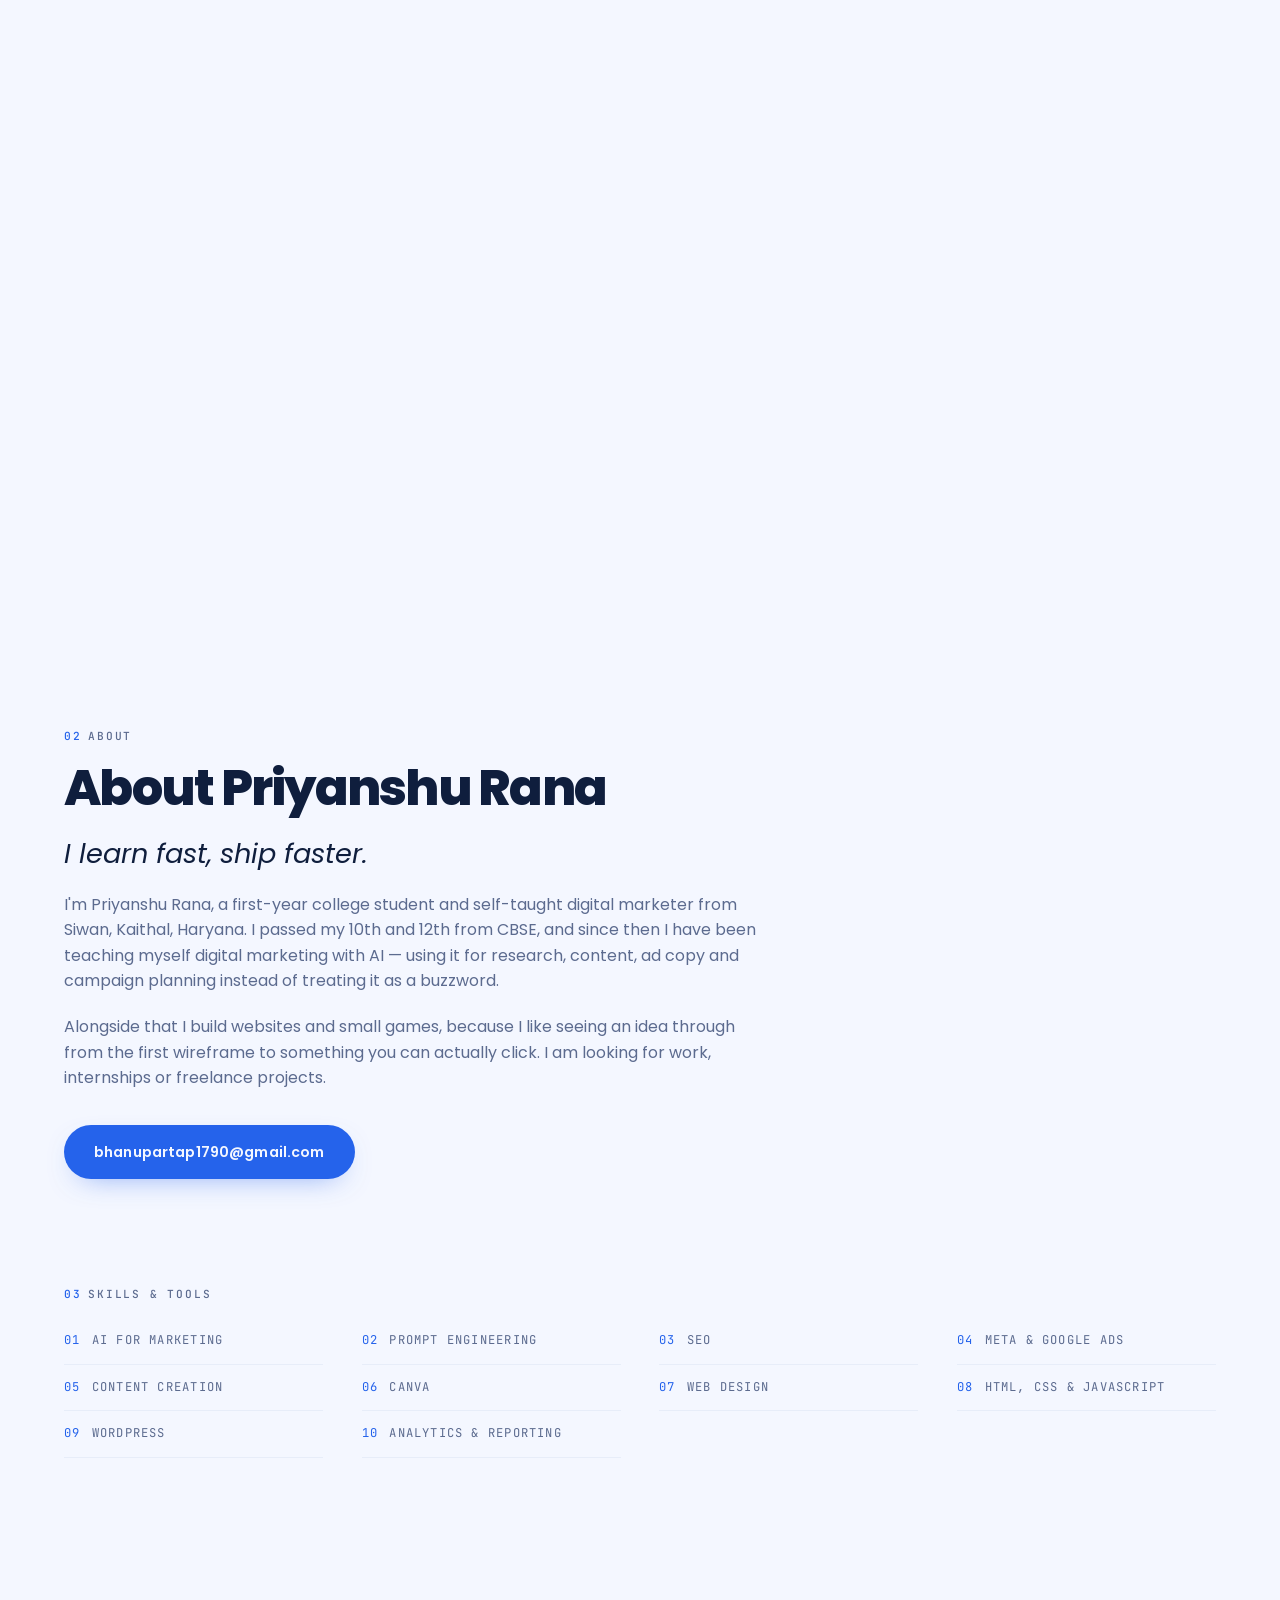
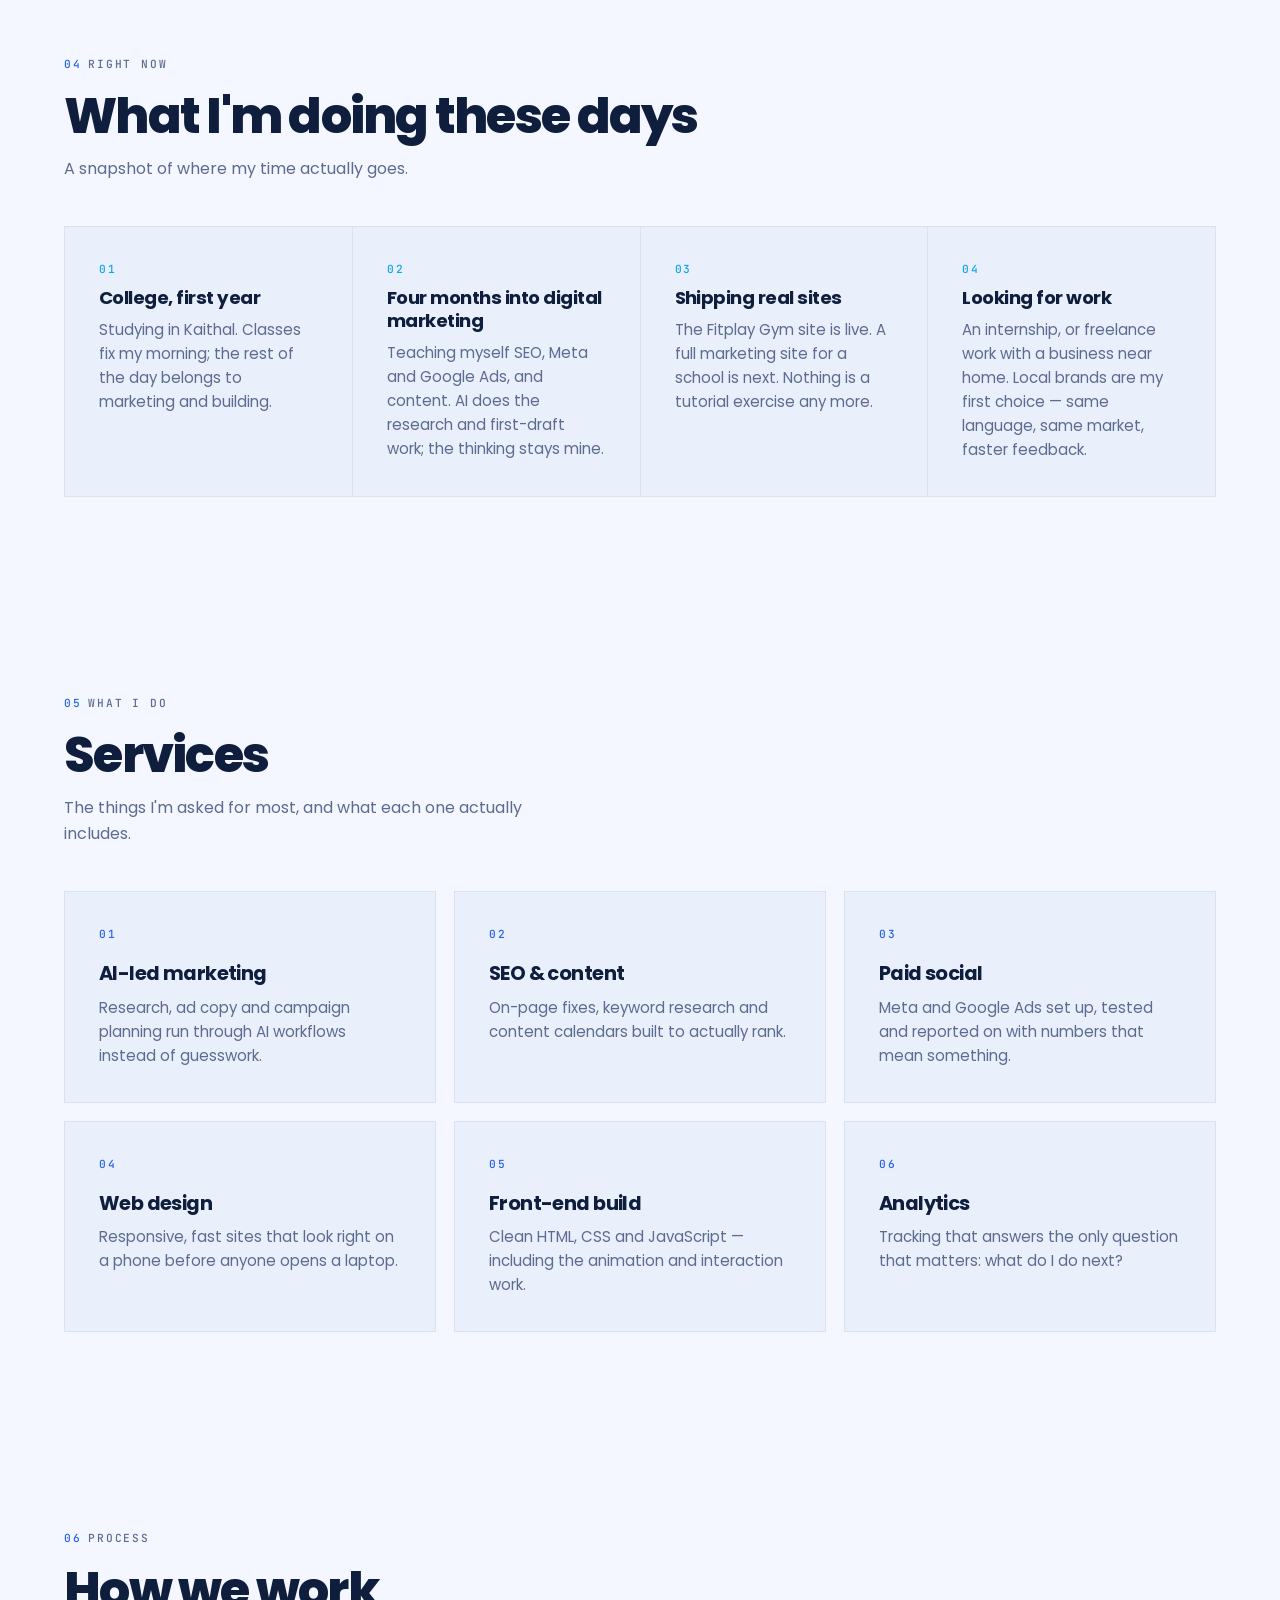
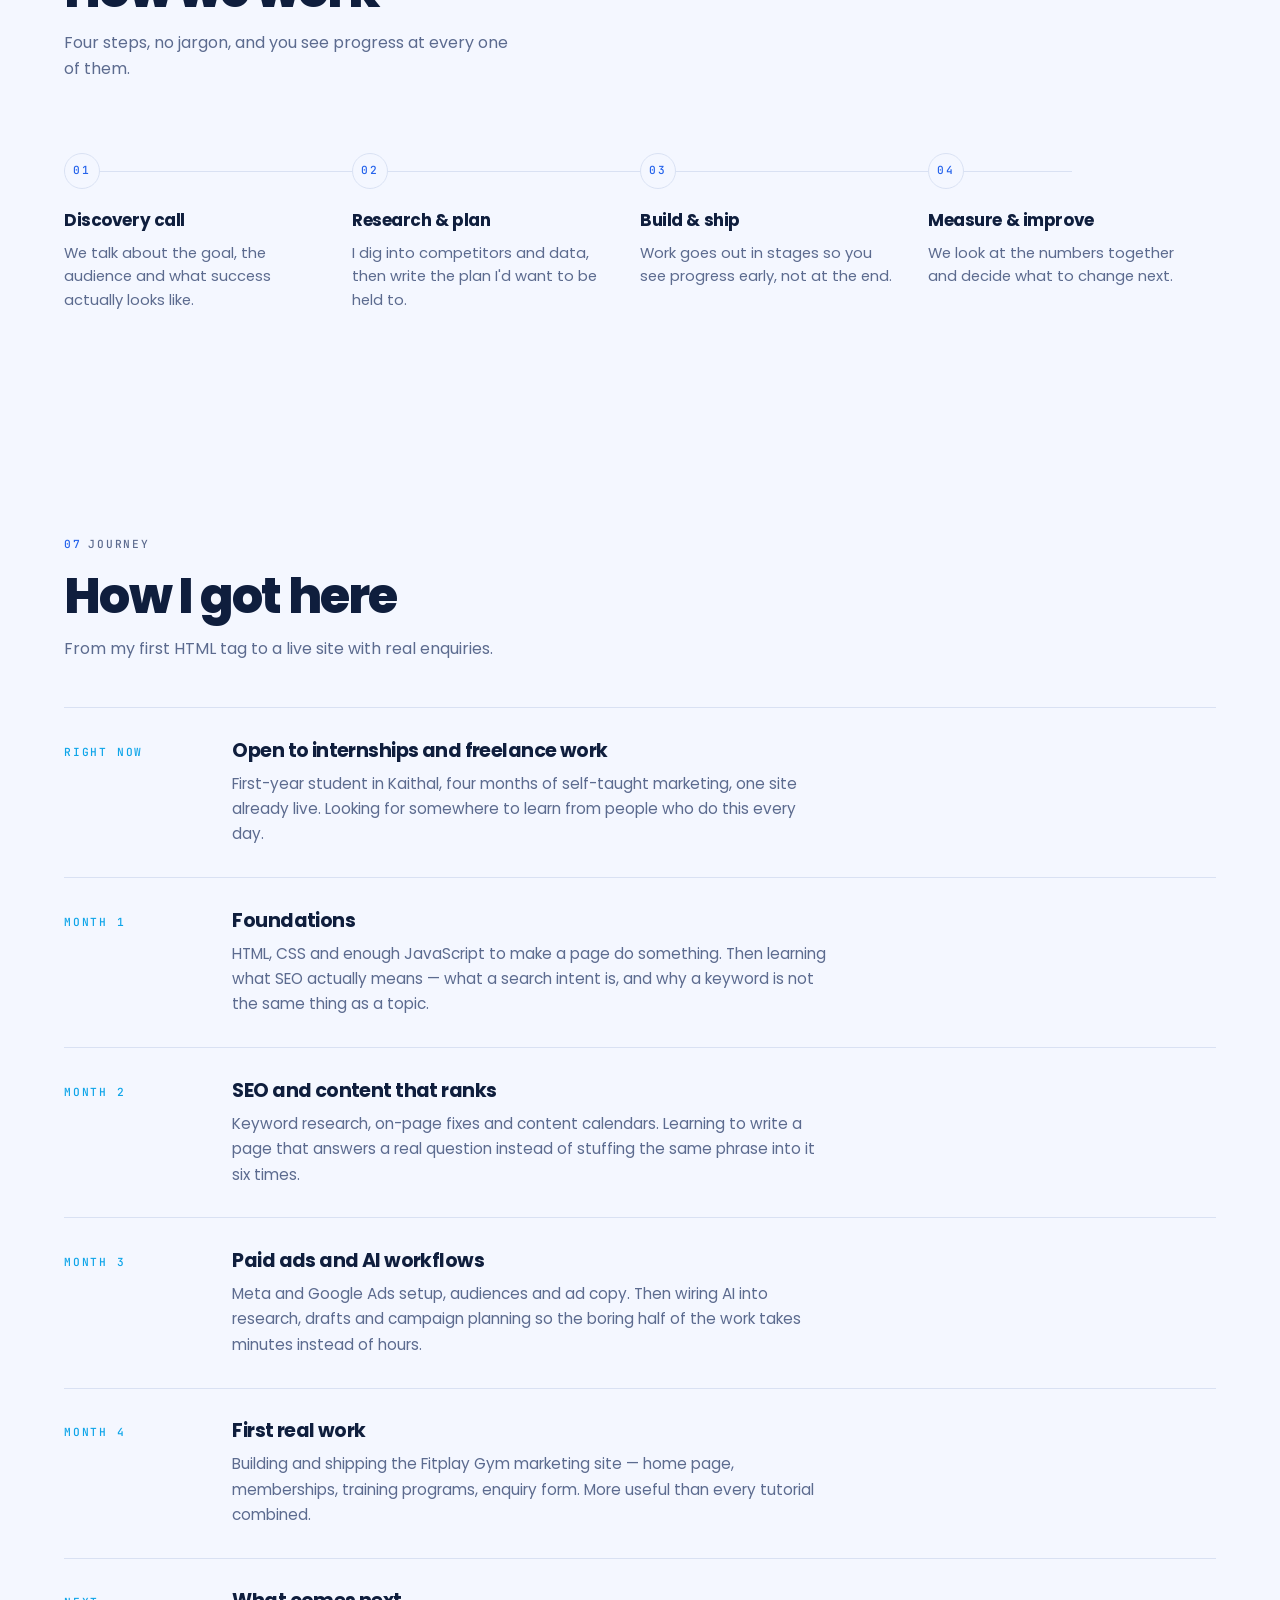
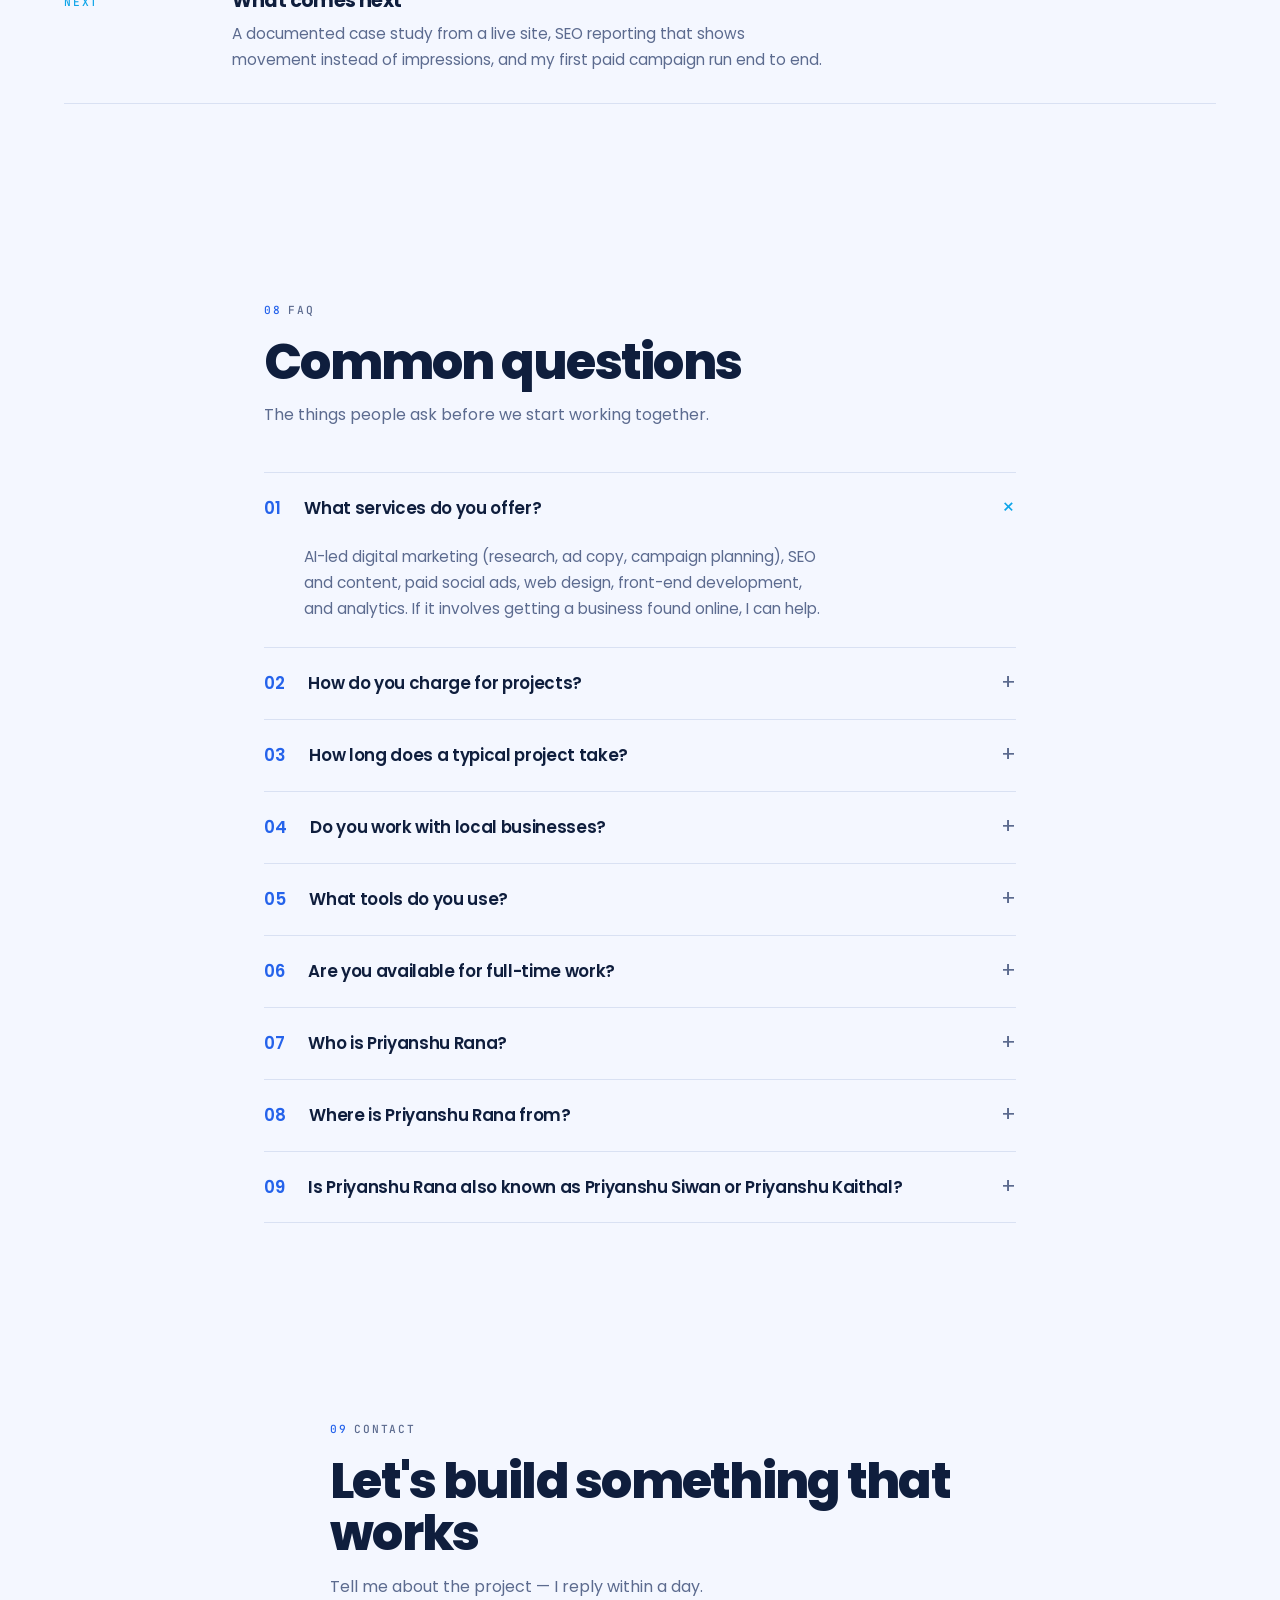
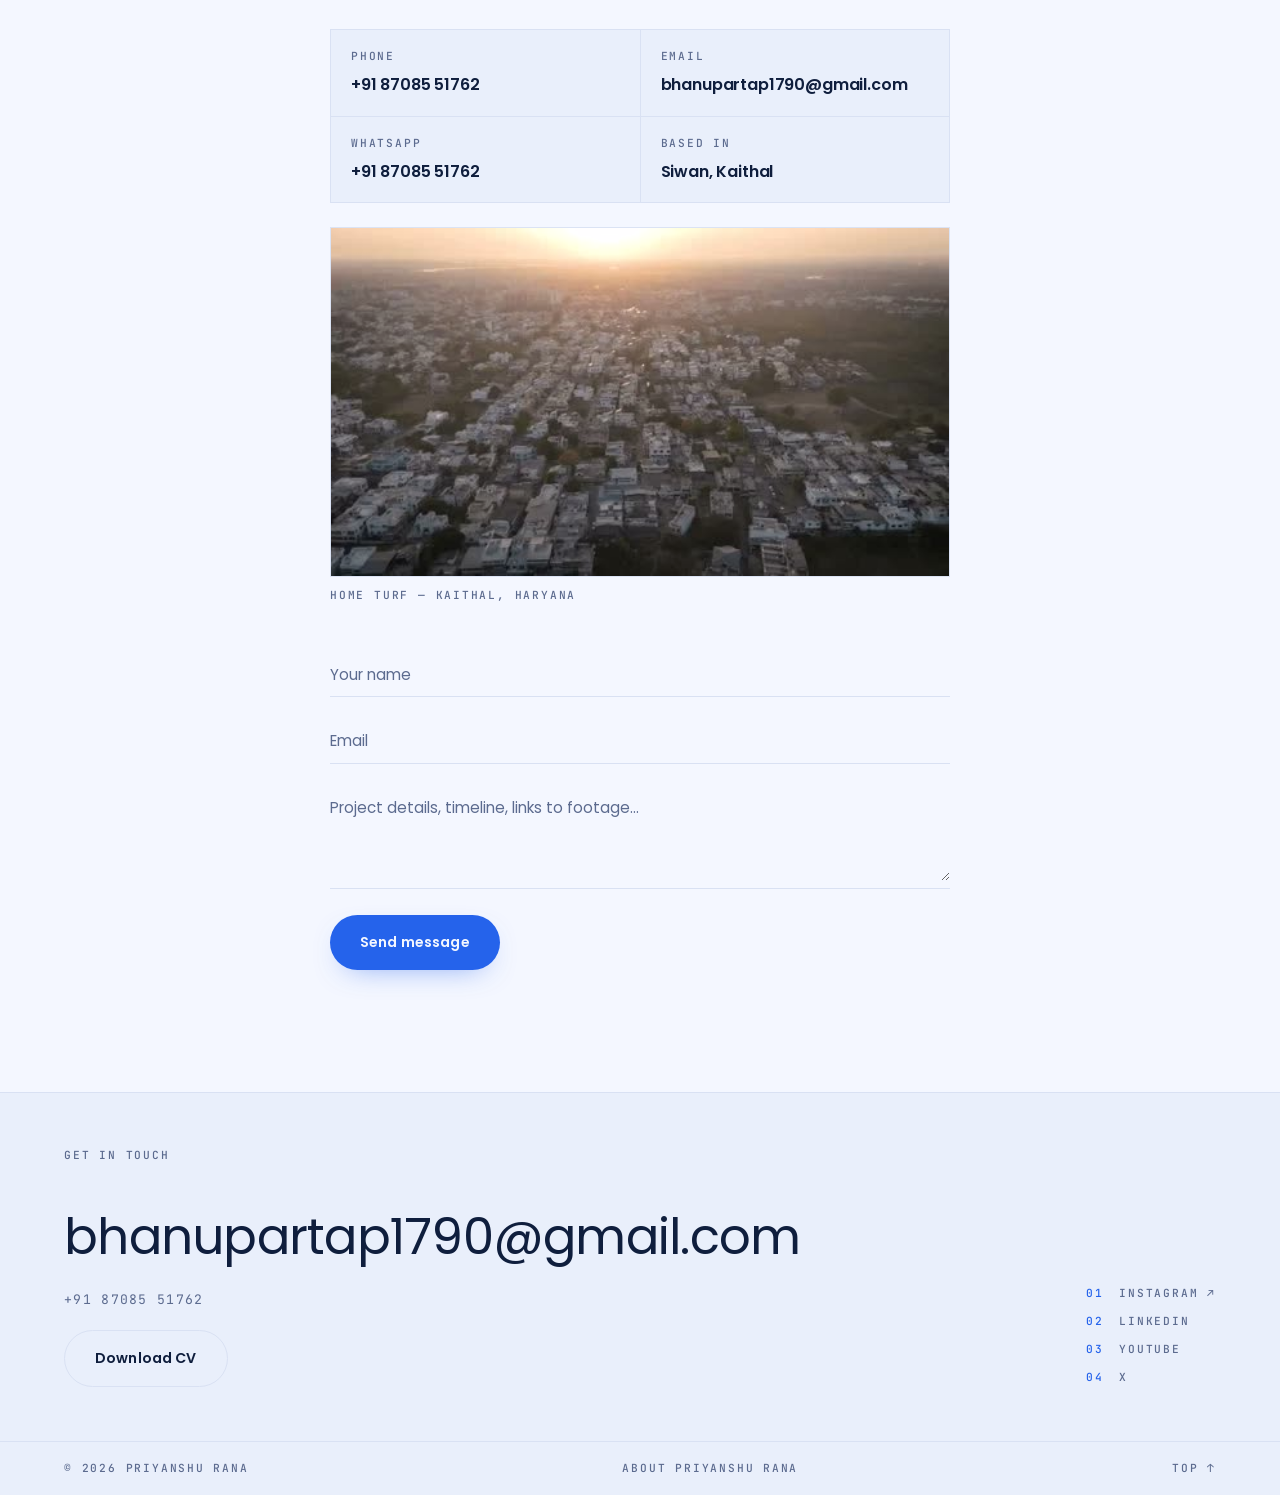
==== commit 159e2b53: "fix(hero): re-encode hero loop + poster in the blue palette The encoded hero video was still the old" ====
--- a/index.html
+++ b/index.html
@@ -41,7 +41,7 @@
          hold an already-parsed copy from before the header changed, and only a
          URL change is guaranteed to invalidate it. Keep these in sync with the
          assets they point at, or stale CSS/JS will survive a reload. -->
-    <link rel="preload" as="image" href="assets/hero-poster.jpg?v=2" fetchpriority="high" />
+    <link rel="preload" as="image" href="assets/hero-poster.jpg?v=3" fetchpriority="high" />
     <link rel="stylesheet" href="css/style.css?v=9" />
 <link rel="icon" href="data:image/svg+xml,%3Csvg xmlns='http://www.w3.org/2000/svg' viewBox='0 0 32 32'%3E%3Crect width='32' height='32' rx='8' fill='%232563eb'/%3E%3Cpath d='M13 10l9 6-9 6z' fill='%23f4f7ff'/%3E%3C/svg%3E" />
 
@@ -199,12 +199,12 @@
         muted
         playsinline
         preload="auto"
-        poster="assets/hero-poster.jpg?v=2"
+        poster="assets/hero-poster.jpg?v=3"
         aria-hidden="true"
         tabindex="-1"
       >
-        <source src="assets/hero-loop.webm?v=2" type="video/webm" />
-        <source src="assets/hero-loop.mp4?v=2" type="video/mp4" />
+        <source src="assets/hero-loop.webm?v=3" type="video/webm" />
+        <source src="assets/hero-loop.mp4?v=3" type="video/mp4" />
       </video>
       <div class="hero-scrim" aria-hidden="true"></div>
     </div>
@@ -331,7 +331,7 @@
         </li>
         <li class="card reveal" data-category="Website" data-index="2" style="transition-delay:0.16s">
           <span class="card-media">
-            <img src="assets/hero-poster.jpg" alt="" loading="lazy" width="640" height="480" />
+            <img src="assets/hero-poster.jpg?v=3" alt="" loading="lazy" width="640" height="480" />
             <span class="card-no mono">03</span>
             <span class="card-cat mono">Website</span>
           </span>
@@ -724,7 +724,7 @@
 </div>
 
 <script src="js/config.js?v=5"></script>
-<script src="data/projects.js?v=3"></script>
+<script src="data/projects.js?v=4"></script>
 <script src="js/aurora.js?v=2"></script>
 <script src="js/main.js?v=5"></script>
 </body>
